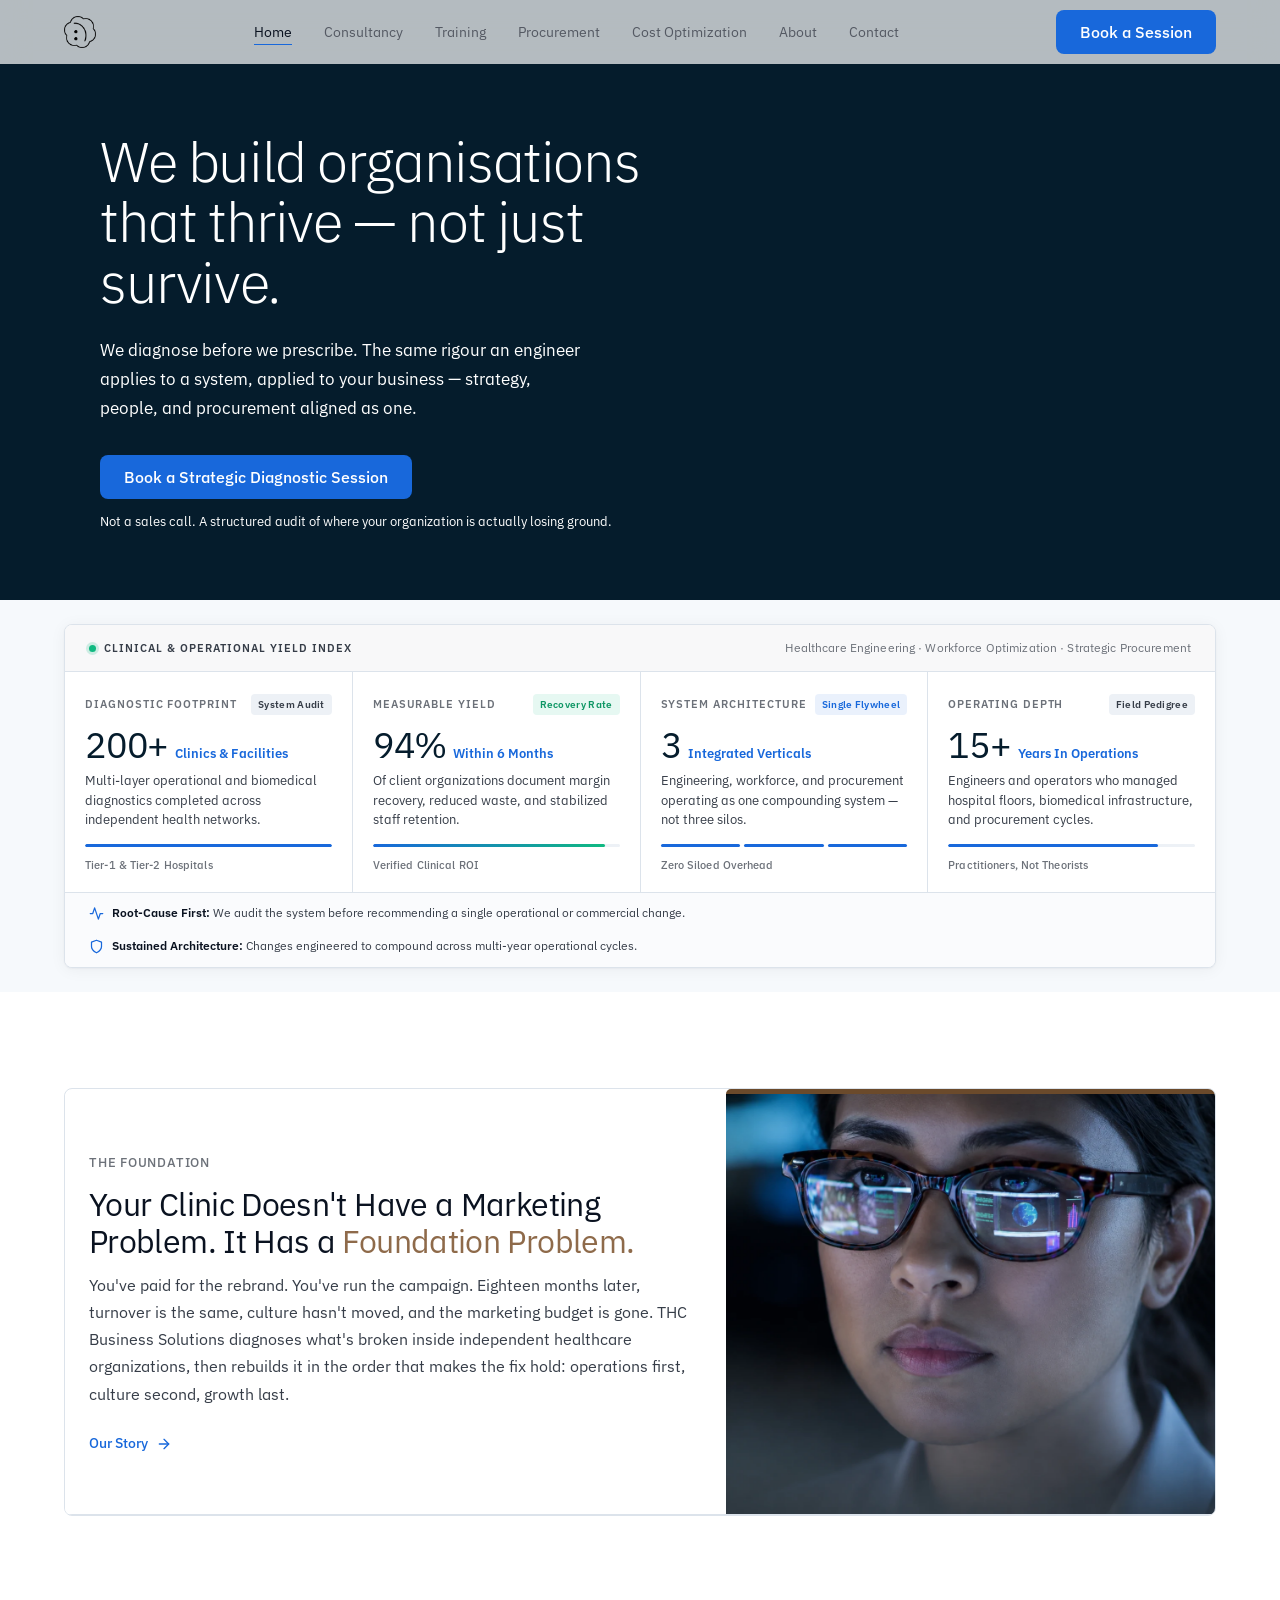
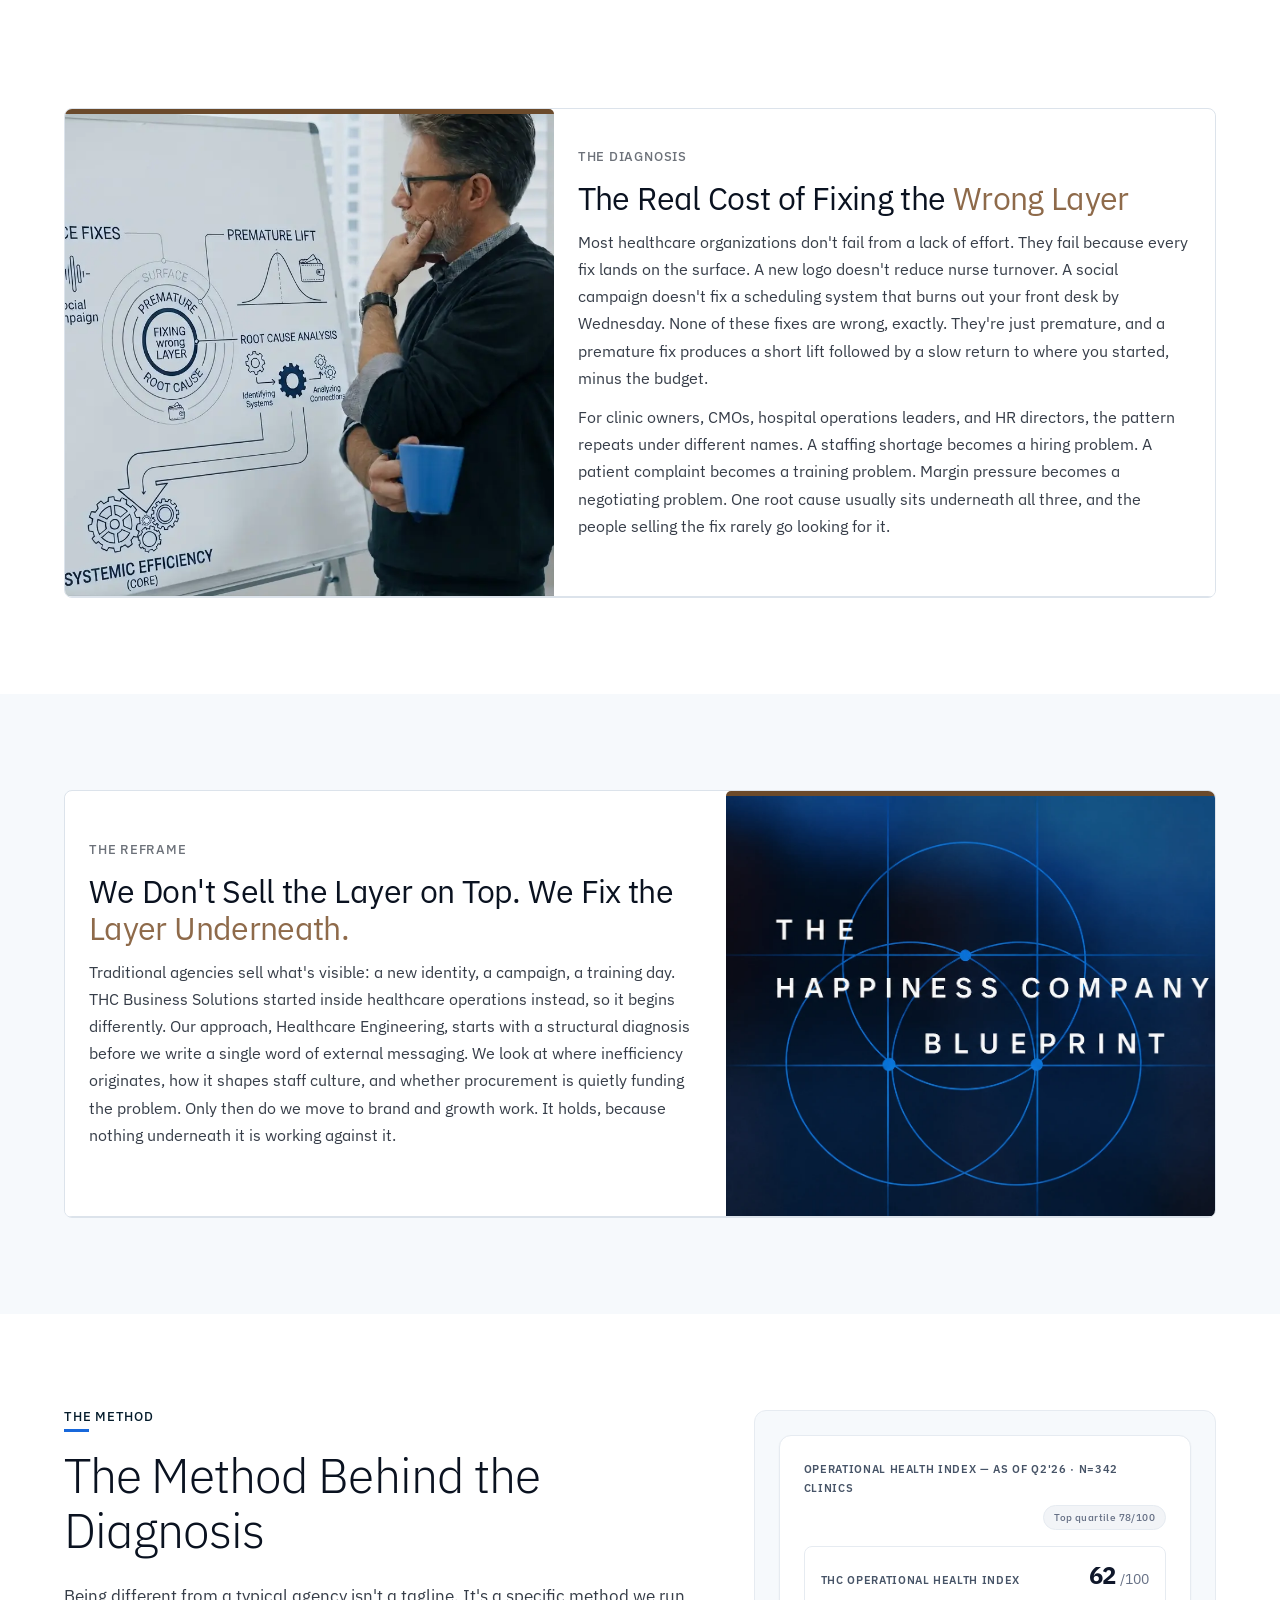
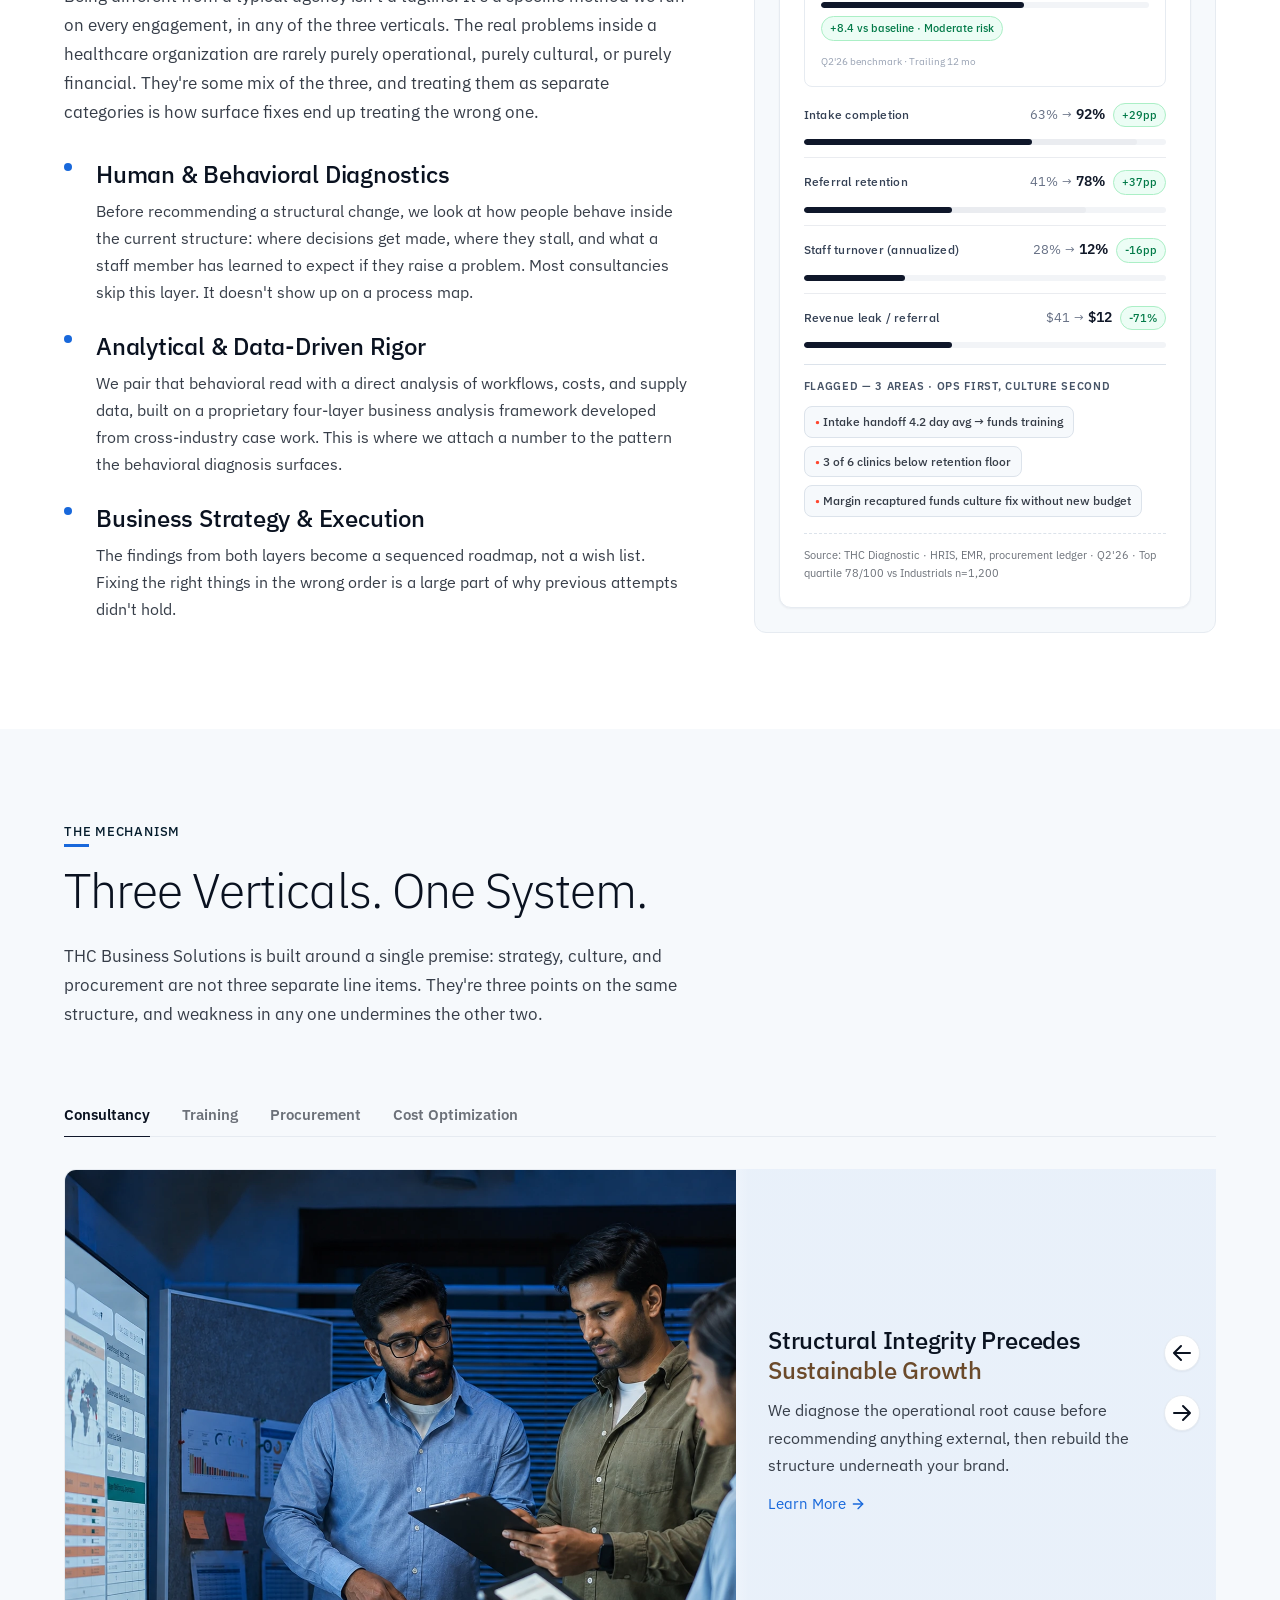
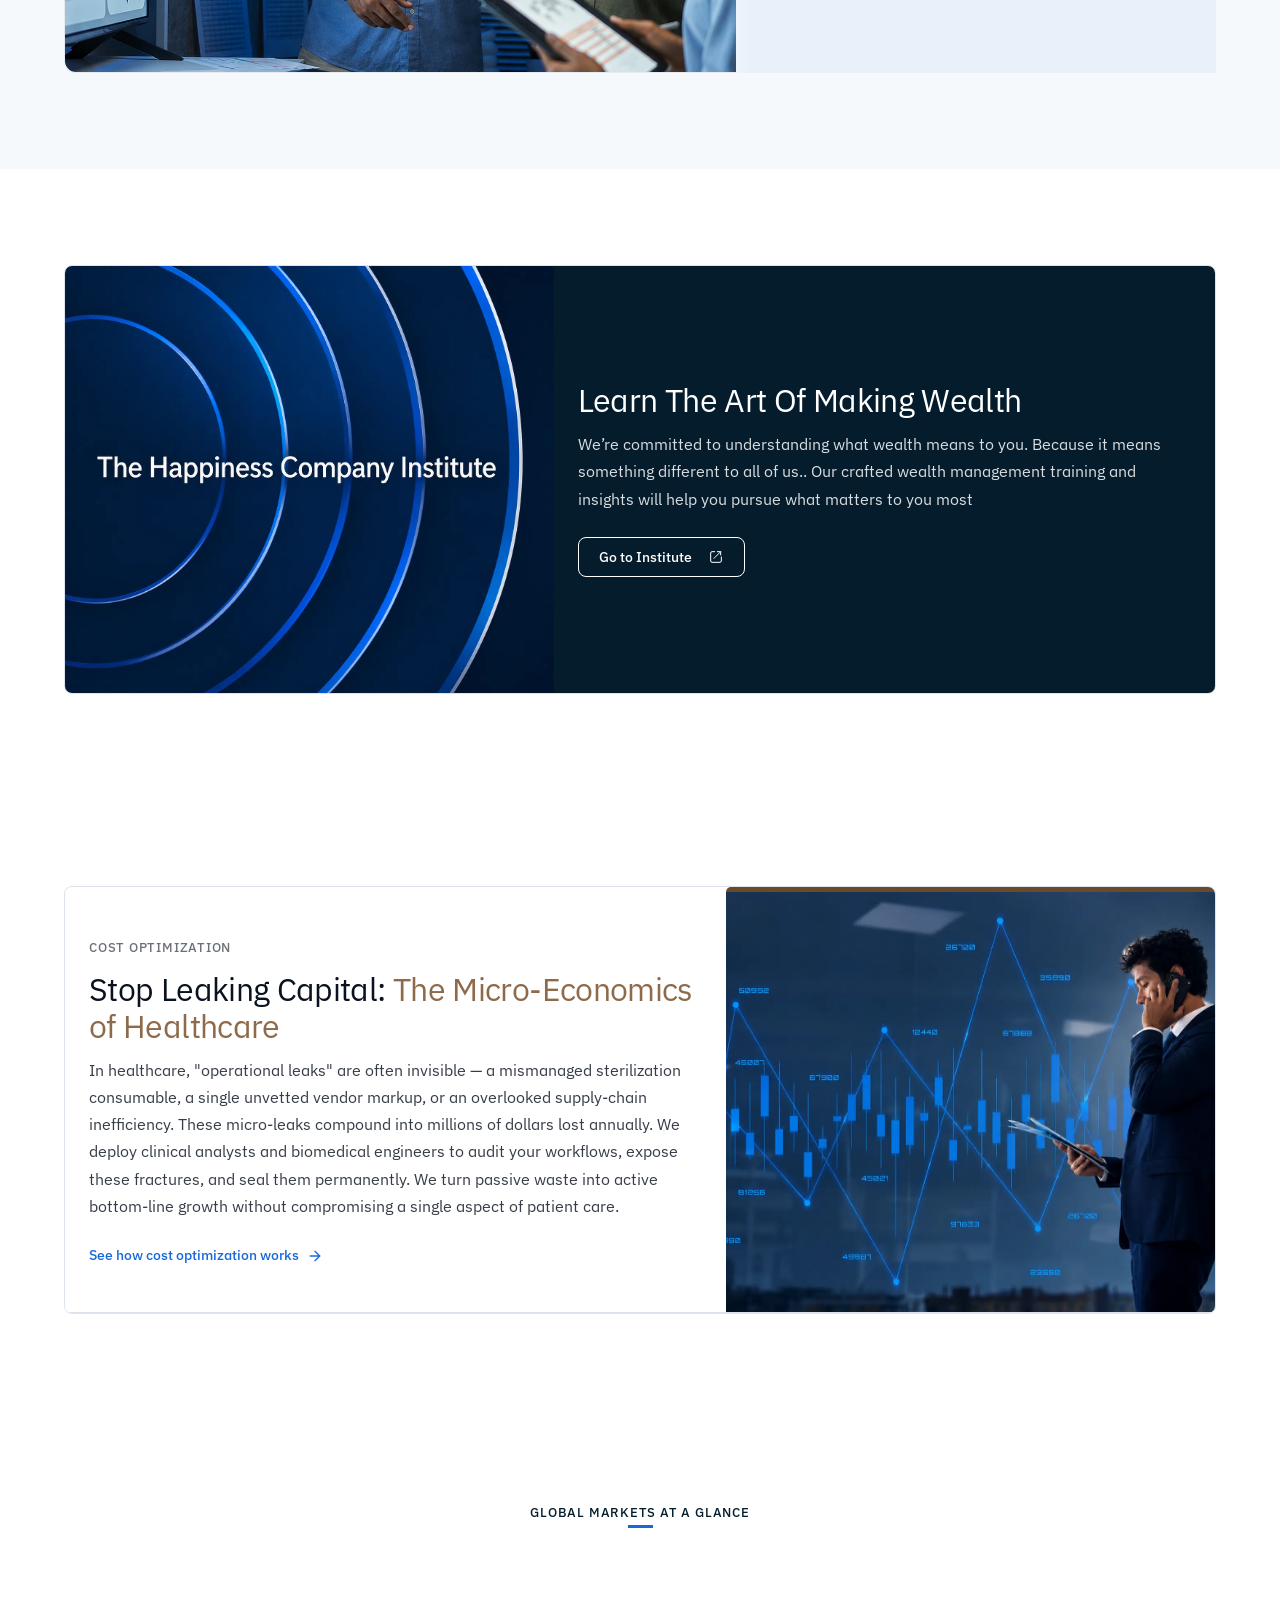
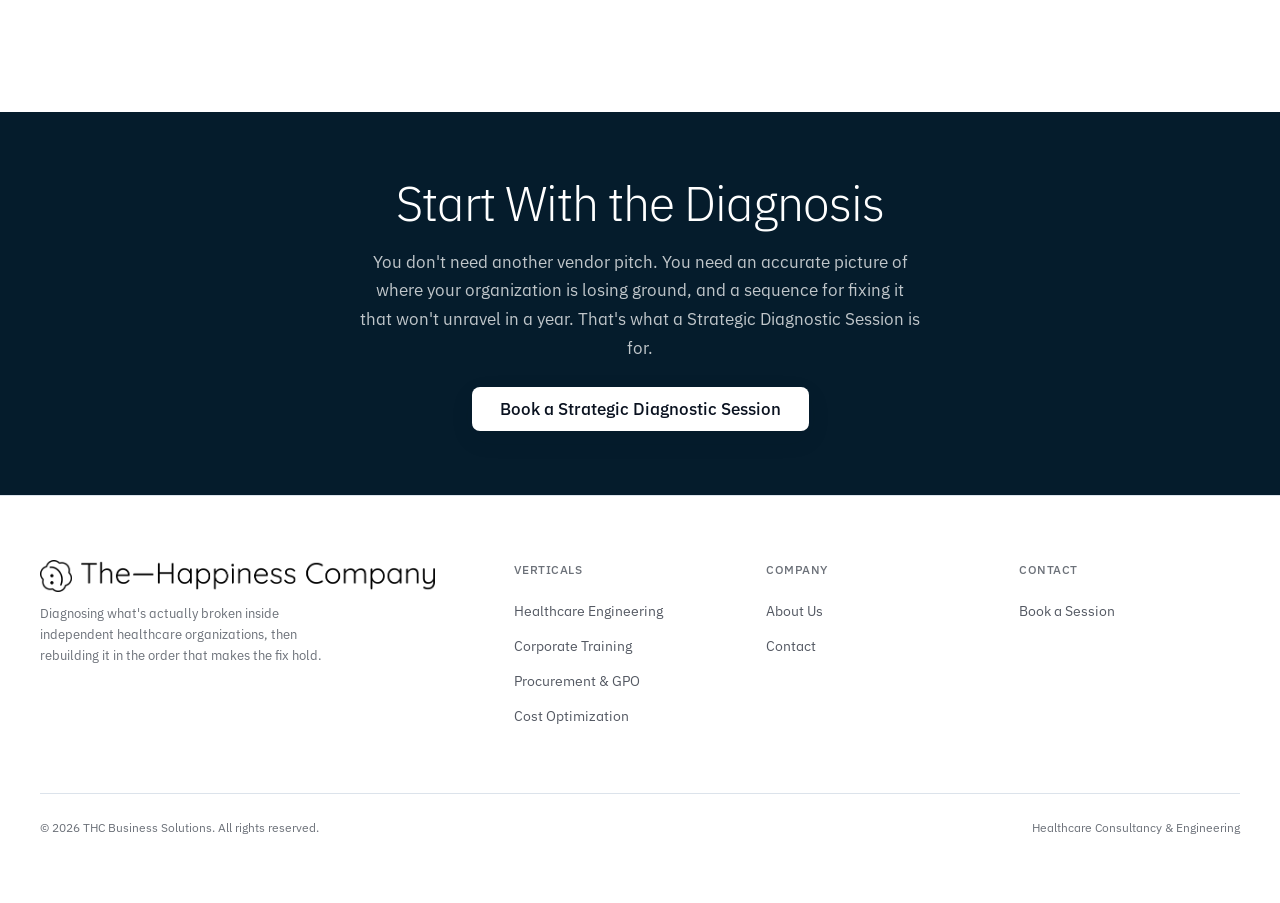
==== index.html @ 63a4c6cb "index page cockpit redesign Changed the entire design of session after hero index" ====
<!DOCTYPE html>
<html lang="en">

<head>
  <meta charset="UTF-8">
  <meta name="viewport" content="width=device-width, initial-scale=1.0">
  <title>THC Business Solutions — Healthcare Consultancy & Engineering</title>
  <meta name="description"
    content="THC Business Solutions diagnoses what's actually broken inside independent healthcare organizations, then rebuilds it in the order that makes the fix hold.">
  <link rel="stylesheet" href="css/style.css">
</head>

<body>
  <a href="#main-content" class="skip-link">Skip to main content</a>

  <!-- ======== NAVBAR ======== -->
  <nav class="nav">
    <div class="nav-inner">
      <a href="index.html" class="nav-logo">
        <img src="assets/shared/logo.png" width="32" height="32" alt="THC Business Solutions">
      </a>
      <ul class="nav-links">
        <li><a href="index.html">Home</a></li>
        <li><a href="consultancy.html">Consultancy</a></li>
        <li><a href="training.html">Training</a></li>
        <li><a href="procurement.html">Procurement</a></li>
        <li><a href="cost-optimization.html">Cost Optimization</a></li>
        <li><a href="about.html">About</a></li>
        <li><a href="contact.html">Contact</a></li>
      </ul>
      <a href="contact.html" class="btn btn-primary nav-cta">Book a Session</a>
      <button class="nav-mobile-toggle" aria-label="Toggle menu" aria-expanded="false">
        <svg viewBox="0 0 24 24" fill="none" stroke="currentColor" stroke-width="2" stroke-linecap="round"
          aria-hidden="true">
          <line x1="3" y1="12" x2="21" y2="12" />
          <line x1="3" y1="6" x2="21" y2="6" />
          <line x1="3" y1="18" x2="21" y2="18" />
        </svg>
      </button>
    </div>
  </nav>

  <main id="main-content">

    <!-- ======== HERO ======== -->
    <section class="mesh-hero mesh-hero--full">
      <div class="mesh-bg"></div>
      <video class="hero-video" autoplay muted loop playsinline aria-hidden="true">
        <source src="assets/index/hero-video.mp4" type="video/mp4">
      </video>
      <div class="hero-split hero-split--full">
        <div class="hero-text-col">
          <div class="container">
            <h1 class="display-xxl fade-in">We build organisations that thrive — not just survive.</h1>
            <p class="body-lg hero-subhead fade-in delay-1">We diagnose before we prescribe. The same rigour an engineer
              applies to a system, applied to your business — strategy, people, and procurement aligned as one.</p>
            <div class="fade-in delay-2">
              <a href="contact.html" class="btn btn-primary">Book a Strategic Diagnostic Session</a>
              <p class="hero-cta-support">Not a sales call. A structured audit of where your organization is actually
                losing ground.</p>
            </div>
          </div>
        </div>
      </div>
    </section>

<!-- ======== EXECUTIVE DIAGNOSTIC COCKPIT ======== -->
    <section class="section section-soft" style="padding: var(--space-xl) 0;">
      <div class="container">
        <div class="exec-cockpit fade-in">

          <!-- Header strip -->
          <div class="exec-cockpit__header">
            <div class="exec-cockpit__badge">
              <span class="exec-cockpit__dot" aria-hidden="true"></span>
              <span class="exec-cockpit__badge-text">Clinical &amp; Operational Yield Index</span>
            </div>
            <div class="exec-cockpit__meta">
              Healthcare Engineering &middot; Workforce Optimization &middot; Strategic Procurement
            </div>
          </div>

          <!-- Four metric cards -->
          <div class="exec-cockpit__grid stagger-group">

            <div class="exec-card">
              <div class="exec-card__top">
                <span class="exec-card__eyebrow">Diagnostic Footprint</span>
                <span class="exec-card__pill">System Audit</span>
              </div>
              <div class="exec-card__metric-row">
                <span class="stat-value exec-card__num" data-target="200" data-suffix="+">0</span>
                <span class="exec-card__unit">Clinics &amp; Facilities</span>
              </div>
              <p class="exec-card__desc">Multi-layer operational and biomedical diagnostics completed across independent health networks.</p>
              <div class="exec-card__track">
                <div class="exec-card__fill" style="width:100%"></div>
              </div>
              <span class="exec-card__note">Tier-1 &amp; Tier-2 Hospitals</span>
            </div>

            <div class="exec-card">
              <div class="exec-card__top">
                <span class="exec-card__eyebrow">Measurable Yield</span>
                <span class="exec-card__pill exec-card__pill--green">Recovery Rate</span>
              </div>
              <div class="exec-card__metric-row">
                <span class="stat-value exec-card__num" data-target="94" data-suffix="%">0</span>
                <span class="exec-card__unit">Within 6 Months</span>
              </div>
              <p class="exec-card__desc">Of client organizations document margin recovery, reduced waste, and stabilized staff retention.</p>
              <div class="exec-card__track">
                <div class="exec-card__fill exec-card__fill--teal" style="width:94%"></div>
              </div>
              <span class="exec-card__note">Verified Clinical ROI</span>
            </div>

            <div class="exec-card">
              <div class="exec-card__top">
                <span class="exec-card__eyebrow">System Architecture</span>
                <span class="exec-card__pill exec-card__pill--blue">Single Flywheel</span>
              </div>
              <div class="exec-card__metric-row">
                <span class="stat-value exec-card__num" data-target="3" data-suffix="">0</span>
                <span class="exec-card__unit">Integrated Verticals</span>
              </div>
              <p class="exec-card__desc">Engineering, workforce, and procurement operating as one compounding system — not three silos.</p>
              <div class="exec-card__track exec-card__track--seg">
                <span class="exec-card__seg"></span>
                <span class="exec-card__seg"></span>
                <span class="exec-card__seg"></span>
              </div>
              <span class="exec-card__note">Zero Siloed Overhead</span>
            </div>

            <div class="exec-card">
              <div class="exec-card__top">
                <span class="exec-card__eyebrow">Operating Depth</span>
                <span class="exec-card__pill">Field Pedigree</span>
              </div>
              <div class="exec-card__metric-row">
                <span class="stat-value exec-card__num" data-target="15" data-suffix="+">0</span>
                <span class="exec-card__unit">Years In Operations</span>
              </div>
              <p class="exec-card__desc">Engineers and operators who managed hospital floors, biomedical infrastructure, and procurement cycles.</p>
              <div class="exec-card__track">
                <div class="exec-card__fill" style="width:85%"></div>
              </div>
              <span class="exec-card__note">Practitioners, Not Theorists</span>
            </div>

          </div>

          <!-- Bottom insight banner -->
          <div class="exec-cockpit__bottom">
            <div class="exec-cockpit__insight">
              <svg width="15" height="15" viewBox="0 0 24 24" fill="none" stroke="currentColor" stroke-width="2" stroke-linecap="round" stroke-linejoin="round" aria-hidden="true"><polyline points="22 12 18 12 15 21 9 3 6 12 2 12"></polyline></svg>
              <span><strong>Root-Cause First:</strong> We audit the system before recommending a single operational or commercial change.</span>
            </div>
            <div class="exec-cockpit__insight">
              <svg width="15" height="15" viewBox="0 0 24 24" fill="none" stroke="currentColor" stroke-width="2" stroke-linecap="round" stroke-linejoin="round" aria-hidden="true"><path d="M12 22s8-4 8-10V5l-8-3-8 3v7c0 6 8 10 8 10z"></path></svg>
              <span><strong>Sustained Architecture:</strong> Changes engineered to compound across multi-year operational cycles.</span>
            </div>
          </div>

        </div>
      </div>
    </section>

    <!-- ======== SECTION 1: THE FOUNDATION PROBLEM — THC Value Prop ======== -->
    <section class="section">
      <div class="container">
        <div class="thc-lvp thc-lvp--flipped">
          <div class="thc-lvp__decor-top" aria-hidden="true"></div>
          <div class="thc-lvp__image"><img src="assets/index/foundation-problem.webp" width="1140" height="810"
              alt="Operations audit" loading="lazy"></div>
          <div class="thc-lvp__border" aria-hidden="true"></div>
          <div class="thc-lvp__content">
            <p class="thc-lvp__eyebrow">The Foundation</p>
            <h2 class="thc-lvp__title">Your Clinic Doesn't Have a Marketing Problem. It Has a <span
                class="thc-lvp__accent">Foundation Problem.</span></h2>
            <p class="thc-lvp__desc">You've paid for the rebrand. You've run the campaign. Eighteen months later,
              turnover is the same, culture hasn't moved, and the marketing budget is gone. THC Business Solutions
              diagnoses what's broken inside independent healthcare organizations, then rebuilds it in the order that
              makes the fix hold: operations first, culture second, growth last.</p>
            <a class="thc-lvp__link" href="about.html">Our Story
              <svg viewBox="0 0 24 24" fill="none" stroke="currentColor" stroke-width="2" stroke-linecap="round"
                stroke-linejoin="round">
                <line x1="5" y1="12" x2="19" y2="12" />
                <polyline points="12 5 19 12 12 19" />
              </svg>
            </a>
          </div>
        </div>
      </div>
    </section>

    <!-- ======== SECTION 2: THE DIAGNOSIS — THC Value Prop ======== -->
    <section class="section">
      <div class="container">
        <div class="thc-lvp">
          <div class="thc-lvp__decor-top" aria-hidden="true"></div>
          <div class="thc-lvp__image"><img src="assets/index/diagnosis.webp" width="1140" height="810"
              alt="Clinic environment" loading="lazy"></div>
          <div class="thc-lvp__border" aria-hidden="true"></div>
          <div class="thc-lvp__content">
            <p class="thc-lvp__eyebrow">The Diagnosis</p>
            <h2 class="thc-lvp__title">The Real Cost of Fixing the <span class="thc-lvp__accent">Wrong Layer</span></h2>
            <p class="thc-lvp__desc">Most healthcare organizations don't fail from a lack of effort. They fail because
              every fix lands on the surface. A new logo doesn't reduce nurse turnover. A social campaign doesn't fix a
              scheduling system that burns out your front desk by Wednesday. None of these fixes are wrong, exactly.
              They're just premature, and a premature fix produces a short lift followed by a slow return to where you
              started, minus the budget.</p>
            <p class="thc-lvp__desc">For clinic owners, CMOs, hospital operations leaders, and HR directors, the pattern
              repeats under different names. A staffing shortage becomes a hiring problem. A patient complaint becomes a
              training problem. Margin pressure becomes a negotiating problem. One root cause usually sits underneath
              all three, and the people selling the fix rarely go looking for it.</p>
          </div>
        </div>
      </div>
    </section>

    <!-- ======== SECTION 3: THE REFRAME — THC Value Prop ======== -->
    <section class="section section-soft">
      <div class="container">
        <div class="thc-lvp thc-lvp--flipped">
          <div class="thc-lvp__decor-top" aria-hidden="true"></div>
          <div class="thc-lvp__image"><img src="assets/index/reframe.webp" width="1140" height="810"
              alt="Team collaboration" loading="lazy"></div>
          <div class="thc-lvp__border" aria-hidden="true"></div>
          <div class="thc-lvp__content">
            <p class="thc-lvp__eyebrow">The Reframe</p>
            <h2 class="thc-lvp__title">We Don't Sell the Layer on Top. We Fix the <span class="thc-lvp__accent">Layer
                Underneath.</span></h2>
            <p class="thc-lvp__desc">Traditional agencies sell what's visible: a new identity, a campaign, a training
              day. THC Business Solutions started inside healthcare operations instead, so it begins differently. Our
              approach, Healthcare Engineering, starts with a structural diagnosis before we write a single word of
              external messaging. We look at where inefficiency originates, how it shapes staff culture, and whether
              procurement is quietly funding the problem. Only then do we move to brand and growth work. It holds,
              because nothing underneath it is working against it.</p>
          </div>
        </div>
      </div>
    </section>

    <!-- ======== SECTION 4: THE METHOD ======== -->
    <section class="section">
      <div class="container">
        <div class="method-layout">
          <div class="method-layout__main fade-in">
            <p class="micro-cap section-label">The Method</p>
            <h2 class="display-xl section-title">The Method Behind the Diagnosis</h2>
            <p class="body-lg section-body">Being different from a typical agency isn't a tagline. It's a specific
              method
              we run on every engagement, in any of the three verticals. The real problems inside a healthcare
              organization are rarely purely operational, purely cultural, or purely financial. They're some mix of the
              three, and treating them as separate categories is how surface fixes end up treating the wrong one.</p>
            <div class="stagger-group mt-xxl">
              <div class="method-step">
                <h3 class="heading-lg">Human &amp; Behavioral Diagnostics</h3>
                <p>Before recommending a structural change, we look at how people behave inside the current structure:
                  where decisions get made, where they stall, and what a staff member has learned to expect if they
                  raise a problem. Most consultancies skip this layer. It doesn't show up on a process map.</p>
              </div>
              <div class="method-step">
                <h3 class="heading-lg">Analytical &amp; Data-Driven Rigor</h3>
                <p>We pair that behavioral read with a direct analysis of workflows, costs, and supply data, built on a
                  proprietary four-layer business analysis framework developed from cross-industry case work. This is
                  where we attach a number to the pattern the behavioral diagnosis surfaces.</p>
              </div>
              <div class="method-step">
                <h3 class="heading-lg">Business Strategy &amp; Execution</h3>
                <p>The findings from both layers become a sequenced roadmap, not a wish list. Fixing the right things in
                  the wrong order is a large part of why previous attempts didn't hold.</p>
              </div>
            </div>
          </div>

          <!-- Mockup card -->
          <div class="method-layout__aside">
            <div class="fade-scale delay-2">
              <div class="mockup-card">
                <div class="mockup-header">
                  <span class="mockup-header-title">Operational Health Index — As of Q2'26 · n=342 clinics</span>
                  <span class="mockup-status">Top quartile 78/100</span>
                </div>

                <div class="mockup-index">
                  <div class="mockup-index-meta">
                    <span class="mockup-label">THC Operational Health Index</span>
                    <span class="mockup-index-value">62<span class="mockup-index-denom">/100</span></span>
                  </div>
                  <div class="mockup-track mockup-track--index">
                    <span class="mockup-track-fill mockup-track-fill--index" style="--w: 62%;"></span>
                  </div>
                  <div class="mockup-index-meta mt-sm">
                    <span class="mockup-index-status">+8.4 vs baseline · Moderate risk</span>
                    <span class="mockup-index-date">Q2'26 benchmark · Trailing 12 mo</span>
                  </div>
                </div>

                <div class="mockup-metrics">
                  <div class="mockup-metric">
                    <div class="mockup-metric-head">
                      <span class="mockup-label">Intake completion</span>
                      <span class="mockup-metric-values"><em>63%</em><span
                          class="mockup-arrow">→</span><strong>92%</strong><span
                          class="mockup-delta mockup-delta--good">+29pp</span></span>
                    </div>
                    <div class="mockup-track">
                      <span class="mockup-track-fill mockup-track-fill--target" style="--w: 92%;"></span>
                      <span class="mockup-track-fill mockup-track-fill--current" style="--w: 63%;"></span>
                    </div>
                  </div>
                  <div class="mockup-metric">
                    <div class="mockup-metric-head">
                      <span class="mockup-label">Referral retention</span>
                      <span class="mockup-metric-values"><em>41%</em><span
                          class="mockup-arrow">→</span><strong>78%</strong><span
                          class="mockup-delta mockup-delta--good">+37pp</span></span>
                    </div>
                    <div class="mockup-track">
                      <span class="mockup-track-fill mockup-track-fill--target" style="--w: 78%;"></span>
                      <span class="mockup-track-fill mockup-track-fill--current" style="--w: 41%;"></span>
                    </div>
                  </div>
                  <div class="mockup-metric">
                    <div class="mockup-metric-head">
                      <span class="mockup-label">Staff turnover (annualized)</span>
                      <span class="mockup-metric-values"><em>28%</em><span
                          class="mockup-arrow">→</span><strong>12%</strong><span
                          class="mockup-delta mockup-delta--good">-16pp</span></span>
                    </div>
                    <div class="mockup-track">
                      <span class="mockup-track-fill mockup-track-fill--target" style="--w: 12%;"></span>
                      <span class="mockup-track-fill mockup-track-fill--current" style="--w: 28%;"></span>
                    </div>
                  </div>
                  <div class="mockup-metric">
                    <div class="mockup-metric-head">
                      <span class="mockup-label">Revenue leak / referral</span>
                      <span class="mockup-metric-values"><em>$41</em><span
                          class="mockup-arrow">→</span><strong>$12</strong><span
                          class="mockup-delta mockup-delta--good">-71%</span></span>
                    </div>
                    <div class="mockup-track">
                      <span class="mockup-track-fill mockup-track-fill--target" style="--w: 12%;"></span>
                      <span class="mockup-track-fill mockup-track-fill--current" style="--w: 41%;"></span>
                    </div>
                  </div>
                </div>

                <div class="mockup-divider"></div>

                <div class="mockup-flagged">
                  <span class="mockup-label">Flagged — 3 areas · Ops first, culture second</span>
                  <span class="mockup-chip">Intake handoff 4.2 day avg → funds training</span>
                  <span class="mockup-chip">3 of 6 clinics below retention floor</span>
                  <span class="mockup-chip">Margin recaptured funds culture fix without new budget</span>
                </div>

                <div class="mockup-footnote">Source: THC Diagnostic · HRIS, EMR, procurement ledger · Q2'26 · Top
                  quartile 78/100 vs Industrials n=1,200</div>
              </div>
            </div>
          </div>
        </div>
      </div>
    </section>

    <!-- ======== SECTION 5: THREE VERTICALS (tabbed showcase) ======== -->
    <section class="section section-soft" aria-label="Three verticals">
      <div class="container">
        <div class="fade-in">
          <p class="micro-cap section-label">The Mechanism</p>
          <h2 class="display-xl section-title">Three Verticals. One System.</h2>
          <p class="body-lg section-body">THC Business Solutions is built around a single premise: strategy, culture,
            and procurement are not three separate line items. They're three points on the same structure, and weakness
            in any one undermines the other two.</p>
        </div>
        <div class="industry-fold">
          <div class="tabs" role="tablist" aria-label="THC verticals">
            <button class="tab" id="tab-consultancy" role="tab" aria-selected="true"
              aria-controls="panel-consultancy">Consultancy</button>
            <button class="tab" id="tab-training" role="tab" aria-selected="false" aria-controls="panel-training"
              tabindex="-1">Training</button>
            <button class="tab" id="tab-procurement" role="tab" aria-selected="false" aria-controls="panel-procurement"
              tabindex="-1">Procurement</button>
            <button class="tab" id="tab-cost-optimization" role="tab" aria-selected="false"
              aria-controls="panel-cost-optimization" tabindex="-1">Cost Optimization</button>
          </div>
          <div class="panels">
            <div class="panel is-active" id="panel-consultancy" role="tabpanel" aria-labelledby="tab-consultancy">
              <img src="assets/index/consultancy.webp" width="1672" height="941"
                alt="Consultancy & Healthcare Engineering">
              <div class="panel-card">
                <h3 class="heading-lg">Structural Integrity Precedes <span class="text-primary">Sustainable
                    Growth</span></h3>
                <p>We diagnose the operational root cause before recommending anything external, then rebuild the
                  structure underneath your brand.</p>
                <a href="consultancy.html" class="link-arrow">Learn More
                  <svg viewBox="0 0 24 24" fill="none" stroke="currentColor" stroke-width="2" stroke-linecap="round"
                    stroke-linejoin="round">
                    <line x1="5" y1="12" x2="19" y2="12" />
                    <polyline points="12 5 19 12 12 19" />
                  </svg>
                </a>
              </div>
            </div>
            <div class="panel" id="panel-training" role="tabpanel" aria-labelledby="tab-training">
              <img src="assets/index/training.webp" width="1264" height="842"
                alt="Corporate Training & Employee Wellness">
              <div class="panel-card">
                <h3 class="heading-lg">A Fractured Culture Cannot Deliver <span class="text-primary">Premium
                    Care</span>.</h3>
                <p>We train and re-culture your staff so the fix survives contact with a Monday morning, not just the
                  launch event.</p>
                <a href="training.html" class="link-arrow">Learn More
                  <svg viewBox="0 0 24 24" fill="none" stroke="currentColor" stroke-width="2" stroke-linecap="round"
                    stroke-linejoin="round">
                    <line x1="5" y1="12" x2="19" y2="12" />
                    <polyline points="12 5 19 12 12 19" />
                  </svg>
                </a>
              </div>
            </div>
            <div class="panel" id="panel-procurement" role="tabpanel" aria-labelledby="tab-procurement">
              <img src="assets/index/procurement.webp" width="1372" height="768"
                alt="Healthcare Procurement & Guided Buying">
              <div class="panel-card">
                <h3 class="heading-lg">Independent Healthcare Has <span class="text-primary">Institutional Buying
                    Power</span>.</h3>
                <p>We pool your purchasing power with other independent clinics, so the margin exists to fund the first
                  two without new budget.</p>
                <a href="procurement.html" class="link-arrow">Learn More
                  <svg viewBox="0 0 24 24" fill="none" stroke="currentColor" stroke-width="2" stroke-linecap="round"
                    stroke-linejoin="round">
                    <line x1="5" y1="12" x2="19" y2="12" />
                    <polyline points="12 5 19 12 12 19" />
                  </svg>
                </a>
              </div>
            </div>
            <div class="panel" id="panel-cost-optimization" role="tabpanel" aria-labelledby="tab-cost-optimization">
              <img src="assets/index/cost-optimization.webp" width="1850" height="850" alt="Cost Optimization">
              <div class="panel-card">
                <h3 class="heading-lg">Revenue is Not Just Earned. <span class="text-primary">It is Protected.</span>
                </h3>
                <p>We deploy clinical analysts and biomedical engineers to audit your workflows, expose these fractures,
                  and seal them permanently. We turn passive waste into active bottom-line growth without compromising a
                  single aspect of patient care.</p>
                <a href="cost-optimization.html" class="link-arrow">Learn More
                  <svg viewBox="0 0 24 24" fill="none" stroke="currentColor" stroke-width="2" stroke-linecap="round"
                    stroke-linejoin="round">
                    <line x1="5" y1="12" x2="19" y2="12" />
                    <polyline points="12 5 19 12 12 19" />
                  </svg>
                </a>
              </div>
            </div>
          </div>
          <button class="fold-arrow fold-arrow--prev" type="button" aria-label="Previous vertical"><svg width="22"
              height="22" viewBox="0 0 24 24" aria-hidden="true">
              <path class="arrow-line" d="M20 12H5"></path>
              <path class="arrow-tip" d="M11 5l-7 7 7 7"></path>
            </svg></button>
          <button class="fold-arrow fold-arrow--next" type="button" aria-label="Next vertical"><svg width="22"
              height="22" viewBox="0 0 24 24" aria-hidden="true">
              <path class="arrow-line" d="M4 12h15"></path>
              <path class="arrow-tip" d="M13 5l7 7-7 7"></path>
            </svg></button>
        </div>
      </div>
    </section>

    <!-- ======== PROMO — WEALTH (brand #051C2C) ======== -->
    <section class="section">
      <div class="container">
        <div class="thc-lvp thc-lvp--brand">
          <div class="thc-lvp__decor-top" aria-hidden="true"></div>
          <div class="thc-lvp__image">
            <picture>
              <source media="(max-width: 767px)" srcset="assets/index/tsinstitute.webp"><img
                src="assets/index/tsinstitute.webp" width="1140" height="810" alt="" loading="lazy">
            </picture>
          </div>
          <div class="thc-lvp__border" aria-hidden="true"></div>
          <div class="thc-lvp__content">
            <h2 class="thc-lvp__title">Learn The Art Of Making Wealth</h2>
            <p class="thc-lvp__desc">We’re committed to understanding what wealth means to you. Because it means
              something different to all of us.. Our crafted wealth management training and insights will help you
              pursue what matters to you most</p>
            <a href="https://momentumbmc.github.io/tradeschool/" target="_blank" rel="noopener noreferrer"
              class="btn btn-primary" data-analytics-link="Promo | Wealth | TradeSchool" data-link-token="tradeschool">Go to Institute<span
                class="new-window-icon"><svg xmlns="http://www.w3.org/2000/svg" viewBox="0 0 24 24" width="16"
                  height="16" aria-hidden="true">
                  <g fill="none" stroke="currentColor" stroke-width="1.5" stroke-linecap="round"
                    stroke-linejoin="round">
                    <path
                      d="M 10 4 H 6 C 4.9 4 4 4.9 4 6 V 18 C 4 19.1 4.9 20 6 20 H 18 C 19.1 20 20 19.1 20 18 V 12" />
                    <path d="M 9 14 L 19 4" />
                    <path d="M 14 4 L 19 4 L 19 9" />
                  </g>
                </svg></span><span class="screen-reader-only">(opens in a new tab)</span></a>
          </div>
        </div>
      </div>
    </section>

    <!-- ======== COST OPTIMIZATION CARD ======== -->
    <section class="section">
      <div class="container">
        <div class="thc-lvp thc-lvp--flipped">
          <div class="thc-lvp__decor-top" aria-hidden="true"></div>
          <div class="thc-lvp__image"><img src="assets/index/cost-optimization-promo.webp" width="1140" height="810"
              alt="Cost optimization" loading="lazy"></div>
          <div class="thc-lvp__border" aria-hidden="true"></div>
          <div class="thc-lvp__content">
            <p class="thc-lvp__eyebrow">Cost Optimization</p>
            <h2 class="thc-lvp__title">Stop Leaking Capital: <span class="thc-lvp__accent">The Micro-Economics of
                Healthcare</span></h2>
            <p class="thc-lvp__desc">In healthcare, "operational leaks" are often invisible — a mismanaged
              sterilization consumable, a single unvetted vendor markup, or an overlooked supply-chain inefficiency.
              These micro-leaks compound into millions of dollars lost annually. We deploy clinical analysts and
              biomedical engineers to audit your workflows, expose these fractures, and seal them permanently. We turn
              passive waste into active bottom-line growth without compromising a single aspect of patient care.</p>
            <a href="cost-optimization.html" class="thc-lvp__link">See how cost optimization works
              <svg viewBox="0 0 24 24" fill="none" stroke="currentColor" stroke-width="2" stroke-linecap="round"
                stroke-linejoin="round">
                <line x1="5" y1="12" x2="19" y2="12" />
                <polyline points="12 5 19 12 12 19" />
              </svg>
            </a>
          </div>
        </div>
      </div>
    </section>

    <!-- ======== LOGO STRIP ======== -->
    <section class="section">
      <div class="container">
        <p class="micro-cap micro-cap--centered">Global Markets at a Glance</p>
        <div class="logo-strip">
          <div class="tradingview-widget-container">
            <script type="module" src="https://widgets.tradingview-widget.com/w/en/tv-ticker-tape.js"></script>
            <tv-ticker-tape
              symbols="NYSE:JNJ,NYSE:UNH,NYSE:PFE,NYSE:MRK,NYSE:LLY,NASDAQ:TSLA,NASDAQ:NVDA,NASDAQ:GOOGL,NYSE:MSFT,NASDAQ:AMZN,TVC:US10Y,CMCMARKETS:SILVER,TVC:DXY,OANDA:GBPUSD,NASDAQ:AAPL,NASDAQ:META,NASDAQ:AMD,NASDAQ:NFLX,NASDAQ:INTC,NYSE:ABBV,NYSE:ABT,NASDAQ:AMGN,NYSE:GILD,NYSE:TMO,NYSE:MDT,NYSE:CVS,NASDAQ:ISRG,OANDA:EURUSD,CMCMARKETS:GOLD,CFI:WTI,BITSTAMP:BTCUSD,BITSTAMP:ETHUSD,BSE:APOLLOHOSP,BSE:MAXHEALTH,BSE:FORTIS,BSE:ASTERDM,BSE:NH,BSE:MEDANTA,BSE:KIMS,BSE:RAINBOW,BSE:JLHL,BSE:HCG,NSE:SUNPHARMA,NSE:DRREDDY,NSE:CIPLA,NSE:DIVISLAB,NSE:LUPIN,AMEX:XLV,NSE:CNXPHARMA,TVC:VIX"
              show-hover></tv-ticker-tape>
          </div>
        </div>
      </div>
    </section>

    <!-- ======== SECTION 6: CTA ======== -->
    <section class="section cta-section cta-navy">
      <div class="container">
        <div class="fade-in">
          <h2 class="display-xl">Start With the Diagnosis</h2>
          <p class="body-lg">You don't need another vendor pitch. You need an accurate picture of where your
            organization is losing ground, and a sequence for fixing it that won't unravel in a year. That's what a
            Strategic Diagnostic Session is for.</p>
          <a href="contact.html" class="btn btn-primary">Book a Strategic Diagnostic Session</a>
        </div>
      </div>
    </section>

  </main>

  <!-- ======== FOOTER ======== -->
  <footer class="footer">
    <div class="footer-inner">
      <div class="footer-grid">
        <div class="footer-brand">
          <a href="index.html" class="nav-logo">
            <img src="assets/shared/logoname.png" width="1726" height="140" alt="THC Business Solutions">
          </a>
          <p>Diagnosing what's actually broken inside independent healthcare organizations, then rebuilding it in the
            order that makes the fix hold.</p>
        </div>
        <div class="footer-col">
          <h4>Verticals</h4>
          <ul>
            <li><a href="consultancy.html">Healthcare Engineering</a></li>
            <li><a href="training.html">Corporate Training</a></li>
            <li><a href="procurement.html">Procurement & GPO</a></li>
            <li><a href="cost-optimization.html">Cost Optimization</a></li>
          </ul>
        </div>
        <div class="footer-col">
          <h4>Company</h4>
          <ul>
            <li><a href="about.html">About Us</a></li>
            <li><a href="contact.html">Contact</a></li>
          </ul>
        </div>
        <div class="footer-col">
          <h4>Contact</h4>
          <ul>
            <li><a href="contact.html">Book a Session</a></li>
          </ul>
        </div>
      </div>
      <div class="footer-bottom">
        <span>&copy; 2026 THC Business Solutions. All rights reserved.</span>
        <span>Healthcare Consultancy &amp; Engineering</span>
      </div>
    </div>
  </footer>

  <script src="js/main.js"></script>
</body>

</html>
---- css/style.css ----
/* ============================================================
   THC Business Solutions — Stripe-Inspired Design System v2
   ============================================================ */

@import url('https://fonts.googleapis.com/css2?family=IBM+Plex+Sans:ital,wght@0,100;0,200;0,300;0,400;0,500;0,600;0,700;1,100;1,200;1,300;1,400;1,500;1,600&display=swap');
@import url('thc-value-prop.css');
@import url('jpm-hero.css');

:root {
  /* ==============================================================
     REBRAND CONTRACT — edit ONLY these 3 master colour names to
     restyle every page. Each scale below derives itself
     automatically from them, so a rebrand is a 3-line change:
       --brand-primary    primary brand colour   (buttons, links, fills)
       --brand-secondary  deep brand navy        (dark sections, footer, navy tints)
       --brand-accent     accent colour          (highlights, CTAs)
     ============================================================== */
  --brand-primary: #1868DB;
  --brand-secondary: #051C2C;
  --brand-accent: #FF462D;

  /* ---- Fixed neutrals (brand-independent; keep AA) ---- */
  --brand-white: #ffffff;
  --brand-black: #0a1220;   /* ink base — near-black */

  /* ---- Primary brand scale (derived from --brand-primary) ---- */
  --primary: var(--brand-primary);                                            /* base */
  --primary-bright: color-mix(in srgb, var(--brand-primary) 90%, var(--brand-white)); /* ~#2f77de bright action blue */
  --primary-soft: color-mix(in srgb, var(--brand-primary) 76%, var(--brand-white));    /* ~#4f8ce4 lighter blue */
  --primary-deep: color-mix(in srgb, var(--brand-primary) 84%, var(--brand-black));    /* ~#1456b8 hover */
  --primary-press: color-mix(in srgb, var(--brand-primary) 60%, var(--brand-black));   /* ~#0e3e85 active */
  --primary-bg-subdued: color-mix(in srgb, var(--brand-primary) 10%, var(--brand-white)); /* ~#e8f0fb soft fill */

  /* ---- Text scale (fixed neutrals · every tier ≥4.5:1 on white) ---- */
  --ink: var(--brand-black);                                                  /* ~#0a1220 · 18.8:1 AAA */
  --ink-secondary: color-mix(in srgb, var(--brand-black) 82%, var(--brand-white)); /* ~#363c48 · ~11:1 AAA */
  --ink-mute-2: color-mix(in srgb, var(--brand-black) 70%, var(--brand-white));    /* ~#545962 · ~7:1 AAA */
  --ink-mute: color-mix(in srgb, var(--brand-black) 60%, var(--brand-white));      /* ~#6c7179 · 4.9:1 AA floor */
  --micro-cap-color: var(--brand-secondary);                        /* micro-cap labels — navy, white on dark */
  --micro-cap-underline: var(--primary);                          /* micro-cap underline — primary blue, white on dark */

  /* ---- Dark brand navy tints (derived from --brand-secondary) ---- */
  --brand-dark-900: var(--brand-secondary);                                  /* darkest navy */
  --brand-navy: color-mix(in srgb, var(--brand-secondary) 72%, var(--brand-primary)); /* ~#0a315d navy chips */
  --brand-core: color-mix(in srgb, var(--brand-secondary) 93%, var(--brand-primary));  /* ~#06304f */

  /* ---- Accent scale (derived from --brand-accent) ---- */
  --ruby: var(--brand-accent);                                                /* accent base */
  --accent-text: color-mix(in srgb, var(--brand-accent) 45%, var(--brand-black)); /* dark accent, readable on white */
  --magenta: color-mix(in srgb, var(--brand-accent) 77%, var(--brand-white));    /* ~#ff7161 warm highlight */
  --sky-soft: color-mix(in srgb, var(--brand-primary) 42%, var(--brand-white));  /* ~#9ec0f0 light blue */

  /* ---- On-dark surfaces (fixed alpha overlays) ---- */
  --on-dark-secondary: rgba(255, 255, 255, 0.75);
  --on-dark-faint: rgba(255, 255, 255, 0.1);
  --on-dark-chip: rgba(255, 255, 255, 0.12);
  --on-dark-chip-hover: rgba(255, 255, 255, 0.18);
  --on-dark-chip-text: #eaf0f9;
  --on-dark-close: rgba(255, 255, 255, 0.22);
  --overlay-soft: rgba(255, 255, 255, 0.15);

  /* ---- Nav surfaces (fixed glass alphas) ---- */
  --nav-glass: rgba(255, 255, 255, 0.7);
  --nav-solid: rgba(255, 255, 255, 0.96);

  /* ---- Mesh gradient colours (hero artwork · fixed by design) ---- */
  --mesh-cream: #f5e9d4;
  --mesh-orange: #fed7aa;
  --mesh-blue-light: #bbd4f7;
  --mesh-blue-mid: #7aaeed;
  --mesh-coral: #ff8a75;

  /* ---- Surfaces ---- */
  --on-primary: var(--brand-white);
  --canvas: var(--brand-white);
  --canvas-soft: #f6f9fc;
  --canvas-glass: rgba(255, 255, 255, 0.94);
  --hairline: #dce3eb;
  --track-bg: #edf1f6;
  --gradient-primary: linear-gradient(90deg, var(--primary), var(--primary-soft));
  --font-sans: 'IBM Plex Sans', 'SF Pro Display', system-ui, -apple-system, sans-serif;
  --space-xs: 4px;
  --space-sm: 8px;
  --space-md: 12px;
  --space-lg: 16px;
  --space-xl: 24px;
  --space-xxl: 32px;
  --space-huge: 64px;
  /* Corner radius — change --radius once to restyle every corner site-wide */
  --radius: 8px;
  --radius-lg: var(--radius);
  --radius-card: var(--radius);
  --radius-btn: var(--radius);
  --radius-img: var(--radius);
  --radius-pill: 999px;
  --btn-height: 44px;
  --shadow-sm: rgba(5, 28, 44, 0.08) 0 1px 3px;
  --shadow-md: rgba(5, 28, 44, 0.08) 0 8px 24px, rgba(5, 28, 44, 0.04) 0 2px 6px;
  --shadow-lg: rgba(5, 28, 44, 0.12) 0 16px 48px, rgba(5, 28, 44, 0.06) 0 4px 12px;
  --ease-out: cubic-bezier(0.16, 1, 0.3, 1);
  --container-max: 1200px;
  --nav-height: 64px;
}

*, *::before, *::after { margin: 0; padding: 0; box-sizing: border-box; }

html {
  scroll-behavior: smooth;
  -webkit-font-smoothing: antialiased;
  -moz-osx-font-smoothing: grayscale;
}

body {
  font-family: var(--font-sans);
  font-weight: 400;
  font-size: 16px;
  line-height: 1.7;
  color: var(--ink);
  background: var(--canvas);
  font-feature-settings: 'ss01' on;
  overflow-x: hidden;
}

img { max-width: 100%; display: block; }

a {
  color: var(--primary);
  text-decoration: none;
  transition: color 0.2s var(--ease-out);
}

a:hover { color: var(--primary-deep); }

/* --- Typography --- */
.display-xxl { font-size: 56px; font-weight: 300; line-height: 1.08; letter-spacing: -1.4px; }
.display-xl { font-size: 48px; font-weight: 300; line-height: 1.15; letter-spacing: -0.96px; }
.heading-lg { font-size: 24px; font-weight: 500; line-height: 1.3; letter-spacing: -0.22px; }
.heading-md { font-size: 18px; font-weight: 500; line-height: 1.3; letter-spacing: -0.2px; }
.body-lg { font-size: 17px; font-weight: 400; line-height: 1.7; letter-spacing: 0; }
.body-md { font-size: 16px; font-weight: 400; line-height: 1.7; letter-spacing: 0; }
.caption { font-size: 13px; font-weight: 400; line-height: 1.5; letter-spacing: 0; }
.micro-cap { font-size: 13px; font-weight: 500; line-height: 1.15; letter-spacing: 0.06em; text-transform: uppercase; color: var(--micro-cap-color); }
.micro-cap::after { content: ''; display: block; width: 25px; height: 3px; margin-top: 4px; background: var(--micro-cap-underline); }
.section-dark .micro-cap, .sub-dialog__head .micro-cap { --micro-cap-color: var(--on-primary); --micro-cap-underline: var(--on-primary); }

/* --- Container --- */
.container { max-width: var(--container-max); margin: 0 auto; padding: 0 var(--space-xl); }

/* --- Navbar --- */
.nav {
  position: fixed; top: 0; left: 0; right: 0; height: var(--nav-height);
  z-index: 1000; transition: background 0.4s var(--ease-out), box-shadow 0.4s var(--ease-out), backdrop-filter 0.4s var(--ease-out);
  background: var(--nav-glass); backdrop-filter: blur(16px); -webkit-backdrop-filter: blur(16px);
}

.nav.scrolled { background: var(--nav-solid); box-shadow: 0 1px 3px color-mix(in srgb, var(--ink) 8%, transparent); }

.nav-inner {
  max-width: var(--container-max); margin: 0 auto; padding: 0 var(--space-xl);
  display: flex; align-items: center; justify-content: space-between; height: 100%;
}

.nav-logo {
  display: flex; align-items: center; gap: var(--space-sm);
  font-size: 18px; font-weight: 500; color: var(--ink);
  text-decoration: none; letter-spacing: -0.3px; flex-shrink: 0;
}

.nav-links { display: flex; align-items: center; gap: var(--space-xxl); list-style: none; }

.nav-links a {
  font-size: 14px; font-weight: 400; color: var(--ink-mute-2);
  text-decoration: none; transition: color 0.2s var(--ease-out); white-space: nowrap;
  position: relative;
}

.nav-links a::after {
  content: ''; position: absolute; bottom: -4px; left: 0; width: 0; height: 1.5px;
  background: var(--primary); transition: width 0.3s var(--ease-out);
}

.nav-links a:hover::after, .nav-links a.active::after { width: 100%; }

.nav-links a:hover, .nav-links a.active { color: var(--ink); }

.nav-cta { flex-shrink: 0; }

.nav-mobile-toggle {
  display: none; background: none; border: none; cursor: pointer; padding: var(--space-sm); color: var(--ink);
}

.nav-mobile-toggle svg { width: 24px; height: 24px; }

/* --- Buttons --- */
.btn {
  display: inline-flex; align-items: center; justify-content: center;
  font-family: var(--font-sans); font-size: 16px; font-weight: 500; line-height: 1;
  letter-spacing: 0; height: var(--btn-height); padding: 0 24px;
  border-radius: var(--radius-btn);
  border: none; cursor: pointer; transition: background 0.25s var(--ease-out), box-shadow 0.25s var(--ease-out), transform 0.25s var(--ease-out), color 0.25s var(--ease-out);
  text-decoration: none; white-space: nowrap; position: relative; overflow: hidden;
}

.btn::after {
  content: ''; position: absolute; inset: 0; background: var(--overlay-soft);
  opacity: 0; transition: opacity 0.3s var(--ease-out);
}

.btn:hover::after { opacity: 1; }

.btn-primary { background: var(--primary); color: var(--on-primary); }
.btn-primary:hover { background: var(--primary-deep); color: var(--on-primary); transform: translateY(-1px); box-shadow: 0 4px 12px color-mix(in srgb, var(--primary) 30%, transparent); }
.btn-primary:active { background: var(--primary-press); transform: translateY(0); }

/* --- Button arrow (Stripe-style hover arrow) --- */
.btn-arrow svg {
  margin-left: 8px; stroke: currentColor; fill: none;
  stroke-width: 2px; stroke-linecap: round; stroke-linejoin: round;
  flex-shrink: 0;
}
.btn-arrow .arrow-line {
  opacity: 0; transition: opacity 150ms cubic-bezier(0.215, 0.61, 0.355, 1);
}
.btn-arrow .arrow-tip {
  transform: translateX(0); transition: transform 150ms cubic-bezier(0.215, 0.61, 0.355, 1);
}
.btn-arrow:hover .arrow-line,
.panel-card:hover .btn-arrow .arrow-line { opacity: 1; }
.btn-arrow:hover .arrow-tip,
.panel-card:hover .btn-arrow .arrow-tip { transform: translateX(3px); }

/* --- Gradient Mesh Hero --- */
.mesh-hero {
  position: relative; padding-top: calc(var(--nav-height) + var(--space-huge));
  padding-bottom: var(--space-huge); overflow: hidden; background: var(--canvas);
}

.mesh-bg {
  position: absolute; inset: 0; z-index: 0; overflow: hidden;
  will-change: transform;
}

.mesh-bg::before {
  content: ''; position: absolute; top: -30%; left: -15%; width: 130%; height: 90%;
  background:
    radial-gradient(ellipse 70% 55% at 15% 30%, var(--mesh-cream) 0%, transparent 55%),
    radial-gradient(ellipse 55% 45% at 35% 20%, var(--mesh-orange) 0%, transparent 45%),
    radial-gradient(ellipse 45% 45% at 55% 10%, var(--mesh-blue-light) 0%, transparent 50%),
    radial-gradient(ellipse 50% 50% at 70% 25%, var(--mesh-blue-mid) 0%, transparent 50%),
    radial-gradient(ellipse 40% 40% at 30% 60%, var(--primary) 0%, transparent 50%),
    radial-gradient(ellipse 35% 35% at 60% 65%, var(--ruby) 0%, transparent 45%),
    radial-gradient(ellipse 30% 30% at 80% 50%, var(--mesh-coral) 0%, transparent 40%);
  filter: blur(70px); opacity: 0.55;
  animation: mesh-shift 12s ease-in-out 1;
  will-change: transform;
}

@keyframes mesh-shift {
  0% { transform: scale(1) rotate(0deg) translate(0, 0); }
  33% { transform: scale(1.04) rotate(0.8deg) translate(1%, -1%); }
  66% { transform: scale(0.98) rotate(-0.4deg) translate(-1%, 0.5%); }
  100% { transform: scale(1.02) rotate(-0.6deg) translate(0.5%, -0.5%); }
}

.mesh-hero > .container { position: relative; z-index: 1; }
.mesh-hero h1 { max-width: 760px; margin-bottom: var(--space-xl); }

.mesh-hero .hero-subhead {
  max-width: 680px; color: var(--ink-secondary); margin-bottom: var(--space-xxl);
}

.mesh-hero .hero-cta-support { margin-top: var(--space-md); font-size: 13px; color: var(--ink-mute); }

.hero-image-wrap {
  position: relative; border-radius: var(--radius-img); overflow: hidden;
  box-shadow: var(--shadow-lg);
}

.hero-image-wrap img {
  width: 100%; height: 400px; object-fit: cover;
  transition: transform 0.8s var(--ease-out);
}

.hero-image-wrap:hover img { transform: scale(1.03); }

/* --- Hero Visual (image beside text on larger screens) --- */
.hero-split {
  display: grid; grid-template-columns: 1fr 1fr; gap: var(--space-huge);
  align-items: center;
}

.mesh-hero--full { padding: 0; }

.mesh-hero--full .hero-text-col .container {
  padding-left: calc(var(--space-xl) * 2.5);
  padding-right: 0;
}

.hero-split--full {
  gap: 0; align-items: stretch; min-height: 600px;
  position: relative; z-index: 1; grid-template-columns: 1fr;
}

.hero-text-col {
  display: flex; align-items: center;
  padding: calc(var(--nav-height) + var(--space-huge)) 0 var(--space-huge) 0;
}

.hero-text-col .container {
  width: 100%;
}

.hero-text-col h1 {
  max-width: 600px;
}

.hero-text-col .hero-subhead {
  max-width: 480px;
}

.hero-video {
  position: absolute; inset: 0; width: 100%; height: 100%;
  object-fit: cover; z-index: 0; background: var(--brand-dark-900);
}

.mesh-hero--full .hero-text-col h1,
.mesh-hero--full .hero-text-col .hero-subhead,
.mesh-hero--full .hero-text-col .hero-cta-support { color: var(--on-primary); }

/* --- Hero: full-bleed background image (product pages) --- */
.mesh-hero--bg {
  display: flex; align-items: center;
  min-height: 550px;
  background: var(--brand-dark-900);
}

.mesh-hero--bg > .container { width: 100%; }

.hero-bg {
  position: absolute; inset: 0; z-index: 0; overflow: hidden;
  background: var(--brand-dark-900);
}

.hero-bg img {
  width: 100%; height: 100%; object-fit: cover;
}

.hero-bg::after {
  content: ''; position: absolute; inset: 0;
  background: linear-gradient(
    90deg,
    color-mix(in srgb, var(--brand-dark-900) 60%, transparent) 0%,
    transparent 100%
  );
}

.mesh-hero--bg h1 { color: var(--on-primary); }

.mesh-hero--bg .hero-subhead {
  color: var(--on-primary); max-width: 620px;
}

/* --- Sections --- */
.section { padding: 96px 0; }
.section-soft { background: var(--canvas-soft); }
.section-dark { background: var(--brand-dark-900); color: var(--on-primary); }
.section-label { margin-bottom: var(--space-lg); }
.section-title { margin-bottom: var(--space-xl); max-width: 760px; }
.section-body { max-width: 680px; color: var(--ink-secondary); margin-bottom: var(--space-xl); }
.section-dark .section-body { color: var(--on-dark-secondary); }

/* --- Business Wireframe (About) — Tier 1 light-ground hairline card system --- */
.wireframe-section { overflow: hidden; background: var(--canvas); }
.wireframe-section.wireframe--tier1 { background: var(--canvas); }
.wireframe-section.wireframe--tier1 .micro-cap { --micro-cap-color: var(--ink-mute); --micro-cap-underline: var(--primary); }
.wireframe-section.wireframe--tier1 .section-title { color: var(--ink); }
.wireframe-section.wireframe--tier1 .section-body { color: var(--ink-secondary); }
.wireframe-figure { margin-top: 48px; }
.wireframe-figure svg { display: block; width: 100%; height: auto; font-family: var(--font-sans); }
.wireframe-figure .wireframe-mobile { display: none; }

/* --- Cards --- */
.card {
  position: relative;
  background: var(--canvas); border-radius: var(--radius-lg); padding: var(--space-xxl);
  border: 1px solid var(--hairline);
  transition: box-shadow 0.4s var(--ease-out), transform 0.4s var(--ease-out);
  will-change: transform;
}

.card-icon {
  position: absolute; top: 50%; right: var(--space-xl); transform: translateY(-50%);
  width: 80px; height: auto; display: block; opacity: 0.85;
}

.card:hover {
  box-shadow: var(--shadow-md); transform: translateY(-3px);
}

.card--with-icon { padding-right: 150px; }

/* --- Glow border card (two-colour gradient edge, mouse-follow) --- */
.glow-card { position: relative; }
.glow-card::before {
  content: ""; position: absolute; inset: 0; border-radius: inherit; padding: 1px;
  background: radial-gradient(140px circle at var(--mx, 50%) var(--my, 50%), var(--brand-primary) 0%, var(--brand-primary) 100%);
  -webkit-mask: linear-gradient(#000 0 0) content-box, linear-gradient(#000 0 0);
  -webkit-mask-composite: xor;
  mask: linear-gradient(#000 0 0) content-box, linear-gradient(#000 0 0);
  mask-composite: exclude;
  opacity: 0; transition: opacity 0.3s var(--ease-out);
  pointer-events: none; z-index: 1;
}
.glow-card:hover::before { opacity: 1; }
.glow-card:hover { border-color: transparent; }

.card-body { color: var(--ink-secondary); font-size: 16px; font-weight: 400; line-height: 1.7; }
.card-title { margin-bottom: var(--space-md); }

/* --- Grid --- */
.grid-2 { display: grid; grid-template-columns: 1fr 1fr; gap: var(--space-xxl); }
.grid-3 { display: grid; grid-template-columns: 1fr 1fr 1fr; gap: var(--space-xxl); }
.grid-4 { display: grid; grid-template-columns: 1fr 1fr 1fr 1fr; gap: var(--space-xxl); }

/* --- Sub-Service Cards (Flowbase-style card + dialog popup) --- */
.sub-card {
  appearance: none; border: 1px solid var(--hairline); background: var(--canvas);
  border-radius: var(--radius-card); padding: calc(var(--space-xxl) + var(--space-xl)) var(--space-xl);
  text-align: left; cursor: pointer; font-family: var(--font-sans); color: var(--ink);
  display: flex; flex-direction: column; align-items: flex-start; gap: var(--space-lg);
  position: relative; overflow: hidden; width: 100%; min-height: 260px;
  transition: background 0.5s var(--ease-out), box-shadow 0.5s var(--ease-out),
    transform 0.5s var(--ease-out), border-color 0.5s var(--ease-out), color 0.5s var(--ease-out);
}

.sub-card:hover {
  background: var(--primary); border-color: var(--primary); color: var(--on-primary);
  box-shadow: var(--shadow-md); transform: translateY(-4px);
}

.sub-card__icon {
  flex: none; display: grid; place-items: center; overflow: hidden;
  width: 44px; height: 44px; border-radius: var(--radius-lg);
  color: var(--primary-deep);
  transition: background 0.5s var(--ease-out), color 0.5s var(--ease-out),
    opacity 0.45s var(--ease-out), transform 0.45s var(--ease-out);
}

.sub-card__icon svg, .sub-card__icon img { display: block; width: 32px; height: 32px; }

.sub-card:hover .sub-card__icon {
  opacity: 0; transform: translateY(-100%);
  background: var(--on-dark-chip-hover); color: var(--on-primary);
}

.sub-card__tag {
  display: inline-block; color: var(--brand-secondary);
  font-size: 11px; font-weight: 500; letter-spacing: 0.1px; text-transform: uppercase;
  padding: 5px 10px 5px 0; border-radius: var(--radius-lg);
  transition: color 0.5s var(--ease-out), transform 0.45s var(--ease-out);
}

.sub-card__tag::after {
  content: ''; display: block; width: 25px; height: 3px;
  background: var(--micro-cap-underline); margin-top: 4px;
  transition: background 0.5s var(--ease-out);
}

.sub-card:hover .sub-card__tag { color: var(--on-primary); }
.sub-card:hover .sub-card__tag::after { background: var(--on-primary); }
.sub-card:hover .sub-card__tag { transform: translateY(-60px); }

.sub-card__title {
  font-size: 20px; font-weight: 600; line-height: 1.35; letter-spacing: -0.2px;
  transition: color 0.5s var(--ease-out), transform 0.45s var(--ease-out);
}

.sub-card:hover .sub-card__title { transform: translateY(-60px); }

.sub-card__arrow {
  position: absolute; right: var(--space-xl); bottom: var(--space-xl);
  color: var(--on-primary); opacity: 0;
  transform: translateY(24px);
  transition: opacity 0.45s var(--ease-out), transform 0.45s var(--ease-out);
}

.sub-card__arrow img { display: block; }

.sub-card:hover .sub-card__arrow { opacity: 1; transform: translateY(0); }

/* --- Sub-Service Dialog (executive brief popup) --- */
.sub-dialog {
  border: none; background: var(--canvas); border-radius: var(--radius-card);
  padding: 0; max-width: 760px; width: calc(100% - var(--space-xxl));
  box-shadow: var(--shadow-lg);
  position: fixed; inset: 0; margin: auto;
  display: flex; flex-direction: column;
  max-height: calc(100vh - 48px); overflow: hidden;
}

.sub-dialog:not([open]) { display: none; }

.sub-dialog::before {
  content: ''; position: absolute; top: 0; left: 0; right: 0; height: 3px; z-index: 2;
  background: var(--gradient-primary);
}

.sub-dialog[open] { animation: dialog-in 0.3s var(--ease-out); }

.sub-dialog::backdrop {
  background: color-mix(in srgb, var(--ink) 55%, transparent);
  backdrop-filter: blur(4px); -webkit-backdrop-filter: blur(4px);
}

.sub-dialog__head {
  flex: none;
  background: linear-gradient(210deg, var(--brand-navy) 0%, var(--brand-dark-900) 62%);
  padding: var(--space-xxl) var(--space-xxl) calc(var(--space-xl) + 4px); color: var(--on-primary);
}

.sub-dialog__head .sub-dialog__tag {
  margin-bottom: var(--space-md);
  background: var(--on-dark-chip);
}

.sub-dialog__head h3 {
  margin-bottom: var(--space-md); max-width: 560px;
  font-size: 26px; line-height: 1.25; letter-spacing: -0.4px; color: var(--on-primary);
}

.sub-dialog__content {
  flex: 1 1 auto; min-height: 0; overflow-y: auto;
  padding: var(--space-xxl) var(--space-xxl) calc(var(--space-xl) + 4px);
}

.sub-dialog__close {
  position: absolute; top: var(--space-xl); right: var(--space-xl); z-index: 2;
  width: 34px; height: 34px; border-radius: var(--radius-pill);
  display: grid; place-items: center;
  background: var(--on-dark-faint); border: none; cursor: pointer;
  color: var(--on-primary); padding: 0;
  transition: background 0.25s var(--ease-out);
}

.sub-dialog__close:hover { background: var(--on-dark-close); color: var(--on-primary); }

.sub-dialog__close svg { display: block; }

.sub-dialog__body {
  color: var(--ink-secondary); font-size: 15px; line-height: 1.7;
  margin-bottom: var(--space-xl);
}
.sub-dialog__body p + p { margin-top: var(--space-md); }

.sub-dialog__metrics {
  display: grid; grid-template-columns: repeat(3, 1fr); gap: var(--space-lg);
  margin-bottom: var(--space-xl);
}

.sub-dialog__metric,
.sub-dialog__stat,
.sub-dialog__range,
.method-layout__aside,
.panel-card,
.mockup-index { border: 1px solid var(--hairline); border-radius: var(--radius-lg); }

.sub-dialog__metric {
  padding: var(--space-lg); background: var(--canvas);
  box-shadow: var(--shadow-sm);
}

.sub-dialog__metric-value {
  display: block; font-size: 26px; font-weight: 600; letter-spacing: -0.4px;
  color: var(--primary); margin-bottom: var(--space-xs); line-height: 1.1;
}

.sub-dialog__metric-label {
  display: block; font-size: 11px; font-weight: 500; letter-spacing: 0.08em;
  text-transform: uppercase; color: var(--ink-mute);
}

.sub-dialog__section { margin-bottom: var(--space-xl); }

.sub-dialog__section-title {
  font-size: 12px; font-weight: 600; letter-spacing: 0.1em; text-transform: uppercase;
  color: var(--ink-mute); margin-bottom: var(--space-md);
}

.sub-dialog__table { width: 100%; border-collapse: collapse; font-size: 13.5px; }

.sub-dialog__table th {
  text-align: left; font-size: 11px; font-weight: 600; letter-spacing: 0.08em;
  text-transform: uppercase; color: var(--ink-mute);
  padding: var(--space-sm) var(--space-md); background: var(--canvas-soft); border-bottom: 1px solid var(--hairline);
}

.sub-dialog__table th:first-child { border-radius: var(--radius-lg) 0 0 var(--radius-lg); }
.sub-dialog__table th:last-child { border-radius: 0 var(--radius-lg) var(--radius-lg) 0; }

.sub-dialog__table td {
  padding: var(--space-md); vertical-align: top; color: var(--ink-secondary);
  border-bottom: 1px solid var(--hairline); line-height: 1.5;
}

.sub-dialog__table tbody tr:hover td { background: var(--primary-bg-subdued); }

.sub-dialog__table td:first-child {
  font-weight: 600; color: var(--ink); white-space: nowrap;
}

.sub-dialog__chart { display: flex; flex-direction: column; gap: var(--space-md); }

.sub-dialog__bar {
  display: grid; grid-template-columns: 150px 1fr 44px; gap: var(--space-md);
  align-items: center;
}

.sub-dialog__bar-label { font-size: 13px; font-weight: 500; color: var(--ink); }

.sub-dialog__bar-track {
  height: 8px; border-radius: var(--radius-pill); background: var(--track-bg); overflow: hidden;
}

.sub-dialog__bar-fill {
  display: block; height: 100%; width: var(--w); border-radius: var(--radius-pill);
  background: var(--gradient-primary);
  transform-origin: left center;
}

.sub-dialog__bar-fill--accent {
  background: linear-gradient(90deg, var(--ruby), var(--magenta));
}

.sub-dialog[open] .sub-dialog__bar-fill { animation: bar-grow 0.9s var(--ease-out) both; }
.sub-dialog[open] .sub-dialog__bar-fill--accent { animation-delay: 0.15s; }

.sub-dialog__bar-value {
  font-size: 12.5px; font-weight: 600; color: var(--ink); text-align: right;
}

.sub-dialog__caption {
  font-size: 12px; color: var(--ink-mute); line-height: 1.55;
  margin-top: var(--space-md);
}

.sub-dialog__stat {
  background: linear-gradient(135deg, var(--canvas-soft), var(--canvas));
  padding: var(--space-xl); box-shadow: var(--shadow-sm);
}

.sub-dialog__stat-value {
  display: block; font-size: 44px; font-weight: 600; letter-spacing: -1px;
  color: var(--primary); line-height: 1; margin-bottom: var(--space-sm);
}

.sub-dialog__stat-label {
  display: block; font-size: 14px; line-height: 1.6; color: var(--ink-secondary);
  max-width: 46ch;
}

.sub-dialog__stat-source {
  display: block; margin-top: var(--space-md); font-size: 11.5px; color: var(--ink-mute);
}

.sub-dialog__list {
  margin: 0; padding: 0; list-style: none;
  display: flex; flex-direction: column; gap: var(--space-sm);
}

.sub-dialog__list li {
  position: relative; padding-left: calc(var(--space-lg) + 6px);
  font-size: 14px; color: var(--ink-secondary); line-height: 1.5;
}

.sub-dialog__list li::before {
  content: ''; position: absolute; left: 0; top: var(--space-sm);
  width: 8px; height: 8px; border-radius: var(--radius-pill); background: var(--primary);
}

.sub-dialog__item + .sub-dialog__item {
  margin-top: var(--space-lg); padding-top: var(--space-lg);
  border-top: 1px solid var(--hairline);
}

.sub-dialog__item-title { font-size: 14px; font-weight: 600; color: var(--ink); margin-bottom: var(--space-xs); }
.sub-dialog__item p:last-child { color: var(--ink-secondary); font-size: 14px; line-height: 1.6; margin: 0; }

.sub-dialog__triad { position: relative; height: 150px; max-width: 420px; margin: 0 auto; }

.sub-dialog__triad-lines { position: absolute; inset: 0; width: 100%; height: 100%; }
.sub-dialog__triad-lines line { stroke: var(--hairline); stroke-width: 1.5; }

.sub-dialog__triad-node {
  position: absolute; transform: translate(-50%, -50%);
  background: var(--canvas); border: 1px solid var(--hairline); border-radius: var(--radius-pill);
  padding: 10px 18px; font-size: 13.5px; font-weight: 600; color: var(--ink);
  box-shadow: var(--shadow-sm); white-space: nowrap;
}
.sub-dialog__triad-node--top { left: 50%; top: 22%; }
.sub-dialog__triad-node--left { left: 12%; top: 78%; }
.sub-dialog__triad-node--right { left: 88%; top: 78%; }

.sub-dialog__range {
  background: var(--canvas); padding: var(--space-xl) var(--space-lg) var(--space-lg);
  box-shadow: var(--shadow-sm);
}

.sub-dialog__range-scale { position: relative; height: 40px; }

.sub-dialog__range-scale::before {
  content: ''; position: absolute; left: 0; right: 0; top: var(--space-sm); height: 10px;
  border-radius: var(--radius-pill); background: var(--track-bg);
}

.sub-dialog__range-fill {
  position: absolute; top: var(--space-sm); height: 10px;
  left: var(--from); width: calc(var(--to) - var(--from));
  border-radius: var(--radius-pill);
}
.sub-dialog__range-fill--core { background: var(--gradient-primary); }
.sub-dialog__range-fill--tier { background: linear-gradient(90deg, color-mix(in srgb, var(--primary) 28%, transparent), color-mix(in srgb, var(--primary) 18%, transparent)); }

.sub-dialog__range-mark {
  position: absolute; top: calc(var(--space-xl) + 2px); transform: translateX(-50%);
  font-size: 11px; font-weight: 600; color: var(--ink-mute);
}

.sub-dialog__range-legend {
  display: flex; flex-wrap: wrap; gap: var(--space-sm) var(--space-xl);
  border-top: 1px solid var(--hairline); padding-top: var(--space-md);
  font-size: 12px; color: var(--ink-secondary);
}
.sub-dialog__range-key { display: inline-flex; align-items: center; gap: var(--space-sm); }
.sub-dialog__range-swatch { display: inline-block; width: 14px; height: 8px; border-radius: var(--radius-pill); flex: none; }
.sub-dialog__range-swatch--core { background: var(--gradient-primary); }
.sub-dialog__range-swatch--tier { background: color-mix(in srgb, var(--primary) 28%, transparent); }

.tradeschool-logo {
  display: inline-block; height: 30px; width: auto; vertical-align: middle;
  margin: 0 4px;
}

.sub-dialog--branded .sub-dialog__head { position: relative; }
.sub-dialog--branded .tradeschool-logo {
  display: block; height: 24px; width: auto; margin: 0 0 var(--space-xl);
}

.sub-dialog__foot {
  display: flex; align-items: center; justify-content: space-between; gap: var(--space-lg);
  border-top: 1px solid var(--hairline); padding-top: var(--space-xl);
}

.sub-dialog__foot .btn { flex: none; }

.sub-dialog__foot-note { font-size: 12.5px; color: var(--ink-mute); line-height: 1.5; flex: 1 1 auto; min-width: 0; }

@keyframes bar-grow { from { transform: scaleX(0); } }

@keyframes dialog-in {
  from { opacity: 0; transform: translateY(12px) scale(0.98); }
  to { opacity: 1; transform: none; }
}

/* --- Method Layout (split: intro + steps | sticky mockup) --- */
.method-layout {
  display: grid;
  grid-template-columns: minmax(0, 1.15fr) minmax(0, 0.85fr);
  gap: var(--space-huge);
  align-items: start;
}

.method-layout__aside {
  position: sticky; top: calc(var(--nav-height) + var(--space-xl));
  padding: var(--space-xl);
  background: var(--canvas-soft);
  border: 1px solid #E6EBF1;
  border-radius: 12px;
}

.method-layout__aside .mockup-card { border: 1px solid #E6EBF1; box-shadow: 0 1px 2px rgba(16,24,40,0.05); background: var(--canvas); }

/* --- Method Steps --- */
.method-step { position: relative; padding-left: var(--space-xxl); }

.method-step::before {
  content: ''; position: absolute; left: 0; top: var(--space-xs);
  width: 8px; height: 8px; border-radius: var(--radius-pill); background: var(--primary);
  transition: transform 0.3s var(--ease-out);
}

.method-step:hover::before { transform: scale(1.5); }

.method-step + .method-step { margin-top: var(--space-xl); }
.method-step h3 { margin-bottom: var(--space-sm); }
.method-step p { color: var(--ink-secondary); }

/* --- Phase List --- */
.phase-item {
  padding: var(--space-xl); border-left: 2px solid var(--hairline);
  transition: border-color 0.3s var(--ease-out), background 0.3s var(--ease-out);
  border-radius: 0 var(--radius-lg) var(--radius-lg) 0;
}

.phase-item:hover { border-left-color: var(--primary); background: var(--primary-bg-subdued); }

.phase-item + .phase-item { margin-top: var(--space-md); }
.phase-item h3 { margin-bottom: var(--space-xs); }
.phase-item p { color: var(--ink-secondary); }

.phase-item .phase-label {
  display: inline-block; background: var(--primary-bg-subdued); color: var(--primary-deep);
  font-size: 10px; font-weight: 400; letter-spacing: 0.1px; text-transform: uppercase;
  padding: 4px 8px; border-radius: var(--radius-lg); margin-bottom: var(--space-sm);
}

/* --- Links --- */
.link-arrow {
  display: inline-flex; align-items: center; gap: var(--space-xs);
  font-size: 15px; font-weight: 400; color: var(--primary);
  transition: gap 0.25s var(--ease-out), color 0.2s var(--ease-out);
}

.link-arrow:hover { gap: var(--space-sm); color: var(--primary-deep); }

.link-arrow svg {
  width: 16px; height: 16px;
  transition: transform 0.25s var(--ease-out);
}

.link-arrow:hover svg { transform: translateX(3px); }

/* --- CTA Section --- */
.cta-section { text-align: center; padding: var(--space-huge) 0; }
.cta-section h2 { margin-bottom: var(--space-lg); }
.cta-section p { color: var(--ink-secondary); max-width: 560px; margin: 0 auto var(--space-xl); }
.cta-section .btn { font-size: 17px; padding: 0 28px; }

/* --- CTA Section (solid brand navy variant) --- */
.cta-navy { background: var(--brand-secondary); }
.cta-navy h2 { color: var(--on-primary); }
.cta-navy p { color: var(--on-dark-secondary); }
.cta-navy .btn-primary { background: var(--canvas); color: var(--ink); box-shadow: var(--shadow-md); }
.cta-navy .btn-primary:hover { background: var(--canvas-soft); color: var(--ink); transform: translateY(-1px); box-shadow: var(--shadow-lg); }

/* --- Industry Fold (tabbed showcase) --- */
.industry-fold { position: relative; margin-top: var(--space-huge); }

.tabs {
  display: flex; gap: var(--space-xxl);
  border-bottom: 1px solid #E6EBF1;
}

.tab {
  appearance: none; background: none; border: 0; cursor: pointer;
  font-family: var(--font-sans); font-size: 15px; font-weight: 600;
  color: var(--ink-mute); padding: var(--space-md) 0;
  margin-bottom: -1px; border-bottom: 1.5px solid transparent;
  transition: color 220ms cubic-bezier(0.23, 1, 0.32, 1), border-color 220ms cubic-bezier(0.23, 1, 0.32, 1);
}

.tab:hover { color: var(--ink); }
.tab[aria-selected="true"] { color: var(--ink); border-bottom-color: #0F172A; }

.panels { margin-top: var(--space-xxl); }

.panel { display: none; position: relative; }
.panel.is-active { display: grid; grid-template-columns: 7fr 5fr; gap: 0; align-items: center; animation: panel-in 0.22s cubic-bezier(0.23, 1, 0.32, 1); background: linear-gradient(90deg, transparent 0 calc(58% - 16px), color-mix(in srgb, var(--primary) 6%, var(--canvas-soft)) calc(58% + 16px) 100%); }

.panel > img {
  display: block; width: 100%; aspect-ratio: 4 / 3; height: auto; object-fit: cover;
  border-radius: 12px 0 0 12px; border: 1px solid #E6EBF1; border-right: none;
}

.panel-card {
  position: relative; z-index: 1; width: 100%; max-width: 100%; min-height: auto;
  display: flex; flex-direction: column; justify-content: center;
  padding: 32px; overflow: hidden;
  background: transparent; border: none; border-radius: 0; box-shadow: none;
}

.panel-card h3 { font-size: 24px; line-height: 1.25; margin-bottom: var(--space-md); }
.panel-card h3 .text-primary { color: #6B4A2B; }
.panel-card p { color: var(--ink-secondary); margin-bottom: var(--space-md); }
.panel-card .btn { align-self: flex-start; padding: 0 16px; }

.fold-arrow {
  --fold-arrow-size: 36px;
  --fold-arrow-gap: var(--space-md);
  --fold-arrow-nudge: 3px;
  --fold-arrow-glass: rgba(255, 255, 255, 0.4);
  position: absolute; right: var(--space-lg);
  z-index: 5;
  width: var(--fold-arrow-size); height: var(--fold-arrow-size);
  display: grid; place-items: center;
  border: 1px solid #E6EBF1; border-radius: var(--radius-pill);
  background: #FFFFFF; box-shadow: 0 1px 2px rgba(16,24,40,0.05);
  color: var(--ink); cursor: pointer;
  opacity: 1; visibility: visible; pointer-events: auto;
  transition: border-color 220ms cubic-bezier(0.23, 1, 0.32, 1), background 220ms cubic-bezier(0.23, 1, 0.32, 1), color 220ms cubic-bezier(0.23, 1, 0.32, 1);
}

.fold-arrow svg {
  stroke: currentColor; fill: none;
  stroke-width: 2px; stroke-linecap: round; stroke-linejoin: round;
  width: 24px; height: 24px;
}

.fold-arrow--prev { top: calc(50% - var(--fold-arrow-gap) - var(--fold-arrow-size)); --fold-arrow-nudge: -3px; }
.fold-arrow--next { top: calc(50% + var(--fold-arrow-gap)); --fold-arrow-nudge: 3px; }

.industry-fold:hover .fold-arrow,
.fold-arrow:focus-visible { opacity: 1; visibility: visible; pointer-events: auto; }

.fold-arrow:hover {
  border-color: #0F172A;
  background: #FFFFFF;
  color: var(--ink);
}

.fold-arrow:active { background: var(--brand-primary); color: var(--on-primary); }

.industry-fold:hover .fold-arrow svg { animation: fold-arrow-nudge 1.6s var(--ease-out) 2; }

@keyframes fold-arrow-nudge {
  0%, 100% { transform: translateX(0); }
  50% { transform: translateX(var(--fold-arrow-nudge)); }
}

@keyframes panel-in {
  from { opacity: 0; transform: translateY(12px); }
  to { opacity: 1; transform: none; }
}

/* --- Stats / Counters --- */
.stats-grid {
  display: grid; grid-template-columns: repeat(4, 1fr); gap: var(--space-xxl);
  text-align: center;
}

.stat-value {
  font-size: 42px; font-weight: 300; line-height: 1; letter-spacing: -1px;
  color: var(--primary); margin-bottom: var(--space-sm);
  font-variant-numeric: tabular-nums; font-feature-settings: 'tnum' on;
}

.stat-label { font-size: 14px; color: var(--ink-mute); line-height: 1.4; }

/* ============================================================
   EXECUTIVE DIAGNOSTIC COCKPIT — Tier 1 Corporate / Fintech
   Only used on index.html between hero and content sections
   ============================================================ */
.exec-cockpit {
  background: var(--canvas);
  border: 1px solid var(--hairline);
  border-radius: var(--radius);
  box-shadow: 0 2px 16px rgba(5,28,44,0.05), 0 1px 2px rgba(5,28,44,0.04);
  overflow: hidden;
  font-family: var(--font-sans);
}

.exec-cockpit__header {
  display: flex;
  justify-content: space-between;
  align-items: center;
  padding: 13px 24px;
  background: color-mix(in srgb, var(--brand-secondary) 3%, var(--canvas));
  border-bottom: 1px solid var(--hairline);
  gap: 12px;
  flex-wrap: wrap;
}

.exec-cockpit__badge {
  display: inline-flex;
  align-items: center;
  gap: 8px;
}

.exec-cockpit__dot {
  width: 7px; height: 7px;
  background: #10B981;
  border-radius: 50%;
  box-shadow: 0 0 0 3px rgba(16,185,129,.18);
  animation: execPulse 2.4s ease-in-out infinite;
  flex-shrink: 0;
}

@keyframes execPulse {
  0%, 100% { box-shadow: 0 0 0 3px rgba(16,185,129,.18); }
  50%       { box-shadow: 0 0 0 6px rgba(16,185,129,.06); }
}

.exec-cockpit__badge-text {
  font-size: 11px; font-weight: 600;
  text-transform: uppercase; letter-spacing: 0.09em;
  color: var(--ink-secondary);
}

.exec-cockpit__meta {
  font-size: 12px; color: var(--ink-mute); letter-spacing: 0.01em;
}

.exec-cockpit__grid {
  display: grid;
  grid-template-columns: repeat(4, 1fr);
  background: var(--hairline);
  gap: 1px;
}

.exec-card {
  background: var(--canvas);
  padding: 22px 20px 18px;
  display: flex;
  flex-direction: column;
  position: relative;
  transition: background 0.25s var(--ease-out);
}

.exec-card:hover {
  background: color-mix(in srgb, var(--primary) 2.5%, var(--canvas));
}

.exec-card__top {
  display: flex;
  justify-content: space-between;
  align-items: center;
  margin-bottom: 12px;
  gap: 6px;
}

.exec-card__eyebrow {
  font-size: 10.5px; font-weight: 600;
  text-transform: uppercase; letter-spacing: 0.09em;
  color: var(--ink-mute);
}

.exec-card__pill {
  font-size: 10px; font-weight: 600;
  padding: 2px 7px; border-radius: 4px;
  background: var(--track-bg); color: var(--ink-secondary);
  letter-spacing: 0.03em; white-space: nowrap;
}

.exec-card__pill--blue { background: rgba(24,104,219,.09); color: var(--primary); }
.exec-card__pill--green { background: rgba(16,185,129,.1); color: #0E9664; }

.exec-card__metric-row {
  display: flex;
  align-items: baseline;
  gap: 7px;
  margin-bottom: 8px;
}

.exec-card__num {
  font-size: 36px; font-weight: 400; line-height: 1;
  letter-spacing: -1.2px;
  color: var(--brand-secondary) !important;
  font-variant-numeric: tabular-nums;
  margin-bottom: 0 !important;
}

.exec-card__unit {
  font-size: 12.5px; font-weight: 600;
  color: var(--primary);
  line-height: 1.2;
}

.exec-card__desc {
  font-size: 12.5px; line-height: 1.55;
  color: var(--ink-secondary);
  margin: 0 0 14px;
  flex-grow: 1;
}

.exec-card__track {
  height: 3px;
  background: var(--track-bg);
  border-radius: 2px;
  overflow: hidden;
  margin-bottom: 10px;
}

.exec-card__track--seg {
  display: flex; gap: 4px;
  background: transparent; overflow: visible;
}

.exec-card__fill {
  height: 100%; border-radius: 2px;
  background: var(--primary);
}

.exec-card__fill--teal {
  background: linear-gradient(90deg, var(--primary), #10B981);
}

.exec-card__seg {
  flex: 1; height: 100%; border-radius: 2px;
  background: var(--primary);
}

.exec-card__note {
  font-size: 10.5px; font-weight: 500;
  color: var(--ink-mute);
  letter-spacing: 0.01em;
}

.exec-cockpit__bottom {
  display: flex;
  justify-content: space-between;
  align-items: center;
  padding: 12px 24px;
  background: color-mix(in srgb, var(--canvas-soft) 60%, var(--canvas));
  border-top: 1px solid var(--hairline);
  gap: 16px;
  flex-wrap: wrap;
}

.exec-cockpit__insight {
  display: inline-flex;
  align-items: center;
  gap: 8px;
  font-size: 12px;
  color: var(--ink-secondary);
  line-height: 1.4;
}

.exec-cockpit__insight svg { color: var(--primary); flex-shrink: 0; }
.exec-cockpit__insight strong { color: var(--ink); font-weight: 600; }


/* --- Ticker strip (TradingView) --- */
.logo-strip {
  padding: var(--space-xxl) 0; overflow: hidden; user-select: none;
}

.tradingview-widget-container { position: relative; width: 100%; }

/* --- Mockup Card (Stripe-inspired Tier 1 — 9.9) --- */
.mockup-card {
  background: var(--canvas);
  border: 1px solid #E6EBF1;
  border-radius: 12px;
  padding: var(--space-xl);
  box-shadow: 0 1px 2px rgba(16,24,40,0.05);
  overflow: hidden;
}

.mockup-header {
  display: flex; gap: var(--space-sm); margin-bottom: var(--space-lg); align-items: center;
  flex-wrap: wrap;
}

.mockup-dot { display: none; }

.mockup-label { color: #475467; font-size: 11px; font-weight: 600; letter-spacing: 0.06em; text-transform: uppercase; }

/* --- Mockup Card: diagnostic dashboard (Stripe KPI strip) --- */
.mockup-header-title { font-size: 11px; font-weight: 600; letter-spacing: 0.06em; text-transform: uppercase; color: #475467; margin-left: 0; }

.mockup-status {
  display: inline-flex; align-items: center; gap: 6px; margin-left: auto;
  font-size: 10px; font-weight: 500; letter-spacing: 0.04em;
  color: #667085;
  background: #F2F4F7;
  border: 1px solid #E6EBF1;
  border-radius: var(--radius-pill); padding: 3px 10px;
}
.mockup-status-dot { display: none; }

.mockup-index {
  background: var(--canvas);
  border: 1px solid #E6EBF1;
  border-radius: 8px;
  padding: var(--space-lg); margin-bottom: var(--space-lg);
}
.mockup-index-meta { display: flex; align-items: baseline; justify-content: space-between; gap: var(--space-md); flex-wrap: wrap; }
.mockup-index-value {
  font-size: 24px; font-weight: 700; line-height: 1; letter-spacing: -0.02em;
  color: #0F172A; font-variant-numeric: tabular-nums; font-feature-settings: 'tnum' on;
}
.mockup-index-denom { font-size: 14px; color: #667085; font-weight: 400; letter-spacing: 0; margin-left: 4px; }
.mockup-index-status { font-size: 11px; font-weight: 500; color: #027A48; background: #ECFDF5; border: 1px solid #ABEFC6; border-radius: var(--radius-pill); padding: 2px 8px; }
.mockup-index-status--warn { color: #B54708; background: #FFFAEB; border-color: #FEDF89; }
.mockup-index-status--bad { color: #B42318; background: #FEF3F2; border-color: #FECDCA; }
.mockup-index-date { font-size: 10px; color: #98A2B3; }

.mockup-track {
  position: relative; display: block; height: 6px; margin-top: var(--space-md);
  background: #F2F4F7; border-radius: var(--radius-pill); overflow: hidden;
}
.mockup-track-fill {
  position: absolute; top: 0; left: 0; height: 100%; border-radius: var(--radius-pill);
  width: var(--w, 0%);
}
.mockup-track-fill--current { background: #0F172A; }
.mockup-track-fill--target { background: #EAECF0; }
.mockup-track--index { height: 6px; margin-top: var(--space-md); }
.mockup-track-fill--index { background: #0F172A; }

.mockup-metrics { display: flex; flex-direction: column; gap: var(--space-md); }
.mockup-metric { padding-bottom: var(--space-md); border-bottom: 1px solid #EAECF0; }
.mockup-metric:last-child { border-bottom: none; padding-bottom: 0; }
.mockup-metric-head { display: flex; align-items: center; justify-content: space-between; gap: var(--space-md); flex-wrap: wrap; }
.mockup-metric-head .mockup-label { font-size: 12px; font-weight: 500; letter-spacing: 0.02em; text-transform: none; color: #344054; }
.mockup-metric-values { display: inline-flex; align-items: baseline; gap: var(--space-xs); font-variant-numeric: tabular-nums; font-feature-settings: 'tnum' on; flex-wrap: wrap; }
.mockup-metric-values em { font-style: normal; font-weight: 400; color: #667085; font-size: 13px; }
.mockup-metric-values strong { font-weight: 600; color: #101828; font-size: 14px; }
.mockup-arrow { color: #667085; font-size: 12px; }
.mockup-delta {
  display: inline-block; margin-left: var(--space-xs);
  font-size: 11px; font-weight: 500; border-radius: var(--radius-pill); padding: 2px 8px; border: 1px solid transparent;
}
.mockup-delta--good { background: #ECFDF5; color: #027A48; border-color: #ABEFC6; }
.mockup-delta--bad { background: #FEF3F2; color: #B42318; border-color: #FECDCA; }
.mockup-delta--warn { background: #FFFAEB; color: #B54708; border-color: #FEDF89; }

.sub-dialog .mockup-card { margin: var(--space-lg) 0; }
.sub-dialog .mockup-card .mockup-index { border: none; padding: 0; margin-bottom: var(--space-md); background: transparent; }
.sub-dialog .mockup-card .mockup-track--index { height: 6px; }

.mockup-divider { height: 1px; background: var(--hairline); margin: var(--space-lg) 0 var(--space-md); }

.mockup-flagged { display: flex; flex-wrap: wrap; gap: var(--space-sm); }
.mockup-flagged .mockup-label { flex-basis: 100%; margin-bottom: 2px; }
.mockup-chip {
  font-size: 11.5px; font-weight: 500; color: var(--ink-secondary);
  background: var(--canvas-soft); border: 1px solid var(--hairline);
  border-radius: var(--radius-lg); padding: 5px 10px;
}
.mockup-chip::before { content: '• '; color: var(--ruby); }

.mockup-footnote {
  margin-top: var(--space-lg); padding-top: var(--space-md);
  border-top: 1px dashed var(--hairline);
  font-size: 11px; color: var(--ink-mute);
}

/* --- Footer --- */
.footer {
  background: var(--canvas); padding: var(--space-huge) var(--space-xl);
  border-top: 1px solid var(--hairline);
}

.footer-inner { max-width: var(--container-max); margin: 0 auto; }

.footer-grid {
  display: grid; grid-template-columns: 2fr 1fr 1fr 1fr;
  gap: var(--space-xxl); margin-bottom: var(--space-huge);
}

.footer-brand p {
  color: var(--ink-mute); font-size: 13px; margin-top: var(--space-md);
  max-width: 300px; line-height: 1.6;
}

.footer-col h4 {
  font-size: 12px; font-weight: 500; letter-spacing: 0.5px; text-transform: uppercase;
  color: var(--ink-mute); margin-bottom: var(--space-lg);
}

.footer-col ul { list-style: none; }
.footer-col ul li + li { margin-top: var(--space-sm); }
.footer-col a { font-size: 14px; color: var(--ink-mute-2); transition: color 0.2s var(--ease-out); }
.footer-col a:hover { color: var(--ink); }

.footer-bottom {
  display: flex; justify-content: space-between; align-items: center;
  padding-top: var(--space-xl); border-top: 1px solid var(--hairline);
  font-size: 12px; color: var(--ink-mute);
}

/* --- Steps Row (Contact) --- */
.steps-row,
.values-grid { display: grid; grid-template-columns: 1fr 1fr 1fr; gap: var(--space-xxl); }
.step-card { text-align: center; padding: var(--space-xxl); }

.step-number {
  display: inline-flex; align-items: center; justify-content: center;
  width: 40px; height: 40px; border-radius: var(--radius-pill); background: var(--primary-bg-subdued);
  color: var(--primary); font-size: 16px; font-weight: 500; margin-bottom: var(--space-lg);
  transition: transform 0.3s var(--ease-out), background 0.3s var(--ease-out);
}

.step-card:hover .step-number { transform: scale(1.1); background: var(--primary); color: var(--on-primary); }

.step-card h3 { margin-bottom: var(--space-sm); }
.step-card p { color: var(--ink-secondary); font-size: 15px; }

/* --- Values --- */
.value-card {
  padding: var(--space-xxl); border: 1px solid var(--hairline);
  border-radius: var(--radius-lg); transition: box-shadow 0.4s var(--ease-out), transform 0.4s var(--ease-out);
}

.value-card:hover { box-shadow: var(--shadow-md); transform: translateY(-3px); }
.value-card h3 { margin-bottom: var(--space-md); }
.value-card p { color: var(--ink-secondary); font-size: 15px; }

/* ============================================================
   ANIMATION SYSTEM  (Stripe-quality scroll reveals)
   ============================================================ */

/* Base reveal: fade + scale up */
.fade-in {
  opacity: 0; transform: translateY(24px) scale(0.98);
  transition: opacity 0.7s var(--ease-out), transform 0.7s var(--ease-out);
}

.fade-in.visible { opacity: 1; transform: translateY(0) scale(1); }

/* Scale variant (for images, mockups) */
.fade-scale {
  opacity: 0; transform: scale(0.92);
  transition: opacity 0.8s var(--ease-out), transform 0.8s var(--ease-out);
}

.fade-scale.visible { opacity: 1; transform: scale(1); }

/* Slide from left */
.fade-left {
  opacity: 0; transform: translateX(-30px);
  transition: opacity 0.7s var(--ease-out), transform 0.7s var(--ease-out);
}

.fade-left.visible { opacity: 1; transform: translateX(0); }

/* Slide from right */
.fade-right {
  opacity: 0; transform: translateX(30px);
  transition: opacity 0.7s var(--ease-out), transform 0.7s var(--ease-out);
}

.fade-right.visible { opacity: 1; transform: translateX(0); }

/* Stagger delays */
.delay-1 { transition-delay: 0.1s; }
.delay-2 { transition-delay: 0.2s; }
.delay-3 { transition-delay: 0.3s; }
.delay-4 { transition-delay: 0.4s; }

/* Stagger group helper — children animate in sequence */
.stagger-group > * {
  opacity: 0; transform: translateY(20px);
  transition: opacity 0.6s var(--ease-out), transform 0.6s var(--ease-out);
}

.stagger-group.visible > *:nth-child(1) { opacity: 1; transform: translateY(0); transition-delay: 0.05s; }
.stagger-group.visible > *:nth-child(2) { opacity: 1; transform: translateY(0); transition-delay: 0.12s; }
.stagger-group.visible > *:nth-child(3) { opacity: 1; transform: translateY(0); transition-delay: 0.19s; }
.stagger-group.visible > *:nth-child(4) { opacity: 1; transform: translateY(0); transition-delay: 0.26s; }
.stagger-group.visible > *:nth-child(5) { opacity: 1; transform: translateY(0); transition-delay: 0.33s; }
.stagger-group.visible > *:nth-child(6) { opacity: 1; transform: translateY(0); transition-delay: 0.4s; }

/* --- Page Specific --- */
.about-hero .mesh-bg::before {
  background:
    radial-gradient(ellipse 70% 60% at 30% 40%, var(--mesh-cream) 0%, transparent 60%),
    radial-gradient(ellipse 50% 50% at 60% 20%, var(--mesh-blue-light) 0%, transparent 50%),
    radial-gradient(ellipse 45% 45% at 40% 60%, var(--primary) 0%, transparent 50%);
  opacity: 0.4;
}

/* --- Contact --- */
.contact-grid { display: grid; grid-template-columns: 1fr 1fr; gap: var(--space-huge); align-items: start; }

.contact-details {
  padding: var(--space-xxl); border: 1px solid var(--hairline); border-radius: var(--radius-lg);
}

.contact-details h3 { margin-bottom: var(--space-lg); }
.contact-details p { color: var(--ink-secondary); margin-bottom: var(--space-sm); font-size: 14px; line-height: 1.6; }

.contact-details .detail-label {
  font-weight: 400; color: var(--ink); font-size: 12px; text-transform: uppercase;
  letter-spacing: 0.3px; margin-bottom: var(--space-xs);
}

/* --- Responsive --- */
@media (max-width: 1024px) {
  .grid-3, .grid-4 { grid-template-columns: 1fr 1fr; }
  .panel.is-active { gap: 24px; }
  .panel-card { padding: 24px; }
  .footer-grid { grid-template-columns: 1fr 1fr; }
  .steps-row { grid-template-columns: 1fr; gap: var(--space-xl); }
  .values-grid { grid-template-columns: 1fr 1fr; }
  .hero-split { grid-template-columns: 1fr; gap: var(--space-xxl); }
  .hero-split--full { gap: 0; min-height: auto; }
  .mesh-hero--full .hero-text-col .container { padding-left: var(--space-xl); padding-right: var(--space-xl); }
  .hero-image-wrap { order: -1; }
  .hero-text-col { padding: var(--space-xxl) 0; }
  .stats-grid { grid-template-columns: repeat(2, 1fr); gap: var(--space-xl); }
  .exec-cockpit__grid { grid-template-columns: repeat(2, 1fr); }
  .hero-image-wrap img { height: 300px; }
}

@media (max-width: 768px) {
  .display-xxl { font-size: 36px; letter-spacing: -0.9px; }
  .display-xl { font-size: 32px; letter-spacing: -0.64px; }

  .nav-links {
    position: fixed; top: var(--nav-height); left: 0; right: 0;
    background: var(--canvas); flex-direction: column; padding: var(--space-xl);
    gap: var(--space-lg); box-shadow: var(--shadow-md);
    transform: translateY(-100%); opacity: 0; pointer-events: none;
    transition: transform 0.35s var(--ease-out), opacity 0.35s var(--ease-out);
  }

  .nav-links.open { transform: translateY(0); opacity: 1; pointer-events: auto; }
  .nav-links a { font-size: 16px; }
  .nav-mobile-toggle { display: block; }
  .nav-cta { display: none; }

  .grid-2, .grid-3, .grid-4, .values-grid { grid-template-columns: 1fr; }
  .footer-grid { grid-template-columns: 1fr; gap: var(--space-xl); }
  .footer-bottom { flex-direction: column; gap: var(--space-sm); text-align: center; }
  .section { padding: var(--space-xxl) 0; }
  .contact-grid { grid-template-columns: 1fr; gap: var(--space-xxl); }
  .mesh-hero { padding-top: calc(var(--nav-height) + var(--space-xxl)); padding-bottom: var(--space-xxl); }
  .mesh-hero--bg { min-height: 480px; }
  .mesh-hero h1 { max-width: 100%; }
  .card { padding: var(--space-xl); }
  .card--with-icon { padding-right: var(--space-xl); }
  .card--with-icon .card-icon { position: static; transform: none; margin-bottom: var(--space-md); width: 64px; }
  .phase-item { padding: var(--space-lg); }
  .step-card { padding: var(--space-xl); }
  .value-card { padding: var(--space-xl); }
  .cta-section .btn { font-size: 15px; padding: 0 24px; }
  .tabs { gap: var(--space-xl); overflow-x: auto; scrollbar-width: none; }
  .tabs::-webkit-scrollbar { display: none; }
  .tab { white-space: nowrap; }
  .panel.is-active { grid-template-columns: 1fr; gap: 32px; background: transparent; }
  .panel > img { aspect-ratio: 4 / 3; height: auto; border: 1px solid #E6EBF1; border-radius: 12px; }
  .panel-card {
    position: static; width: 100%; max-width: 100%; height: auto;
    transform: none; left: auto; top: auto;
    padding: 24px; background: var(--canvas); border: 1px solid #E6EBF1; border-radius: 12px; box-shadow: none;
  }
  .fold-arrow { --fold-arrow-size: 36px; }
  .stat-value { font-size: 32px; }
  .stats-grid { grid-template-columns: repeat(2, 1fr); gap: var(--space-lg); }
  .exec-cockpit__grid { grid-template-columns: 1fr; }
  .exec-cockpit__header, .exec-cockpit__bottom { padding: 12px 16px; flex-direction: column; align-items: flex-start; gap: 8px; }
  .exec-card { padding: 20px 16px; }
  .method-layout { grid-template-columns: 1fr; gap: var(--space-xxl); }
  .method-layout__aside { position: static; }
  .sub-card { padding: var(--space-xl); }
  .sub-dialog__head { padding: var(--space-xl); }
  .sub-dialog__head h3 { font-size: 22px; }
  .sub-dialog__content { padding: var(--space-xl); }
  .sub-dialog__section { overflow-x: auto; }
  .sub-dialog__table { min-width: 440px; }
  .sub-dialog__bar { grid-template-columns: 120px 1fr 40px; }
  .sub-dialog__foot { flex-direction: column; align-items: flex-start; }
  .sub-dialog__stat-value { font-size: 36px; }
  .sub-dialog__triad { height: 132px; }
  .sub-dialog__triad-node { padding: 8px 12px; font-size: 12px; white-space: normal; text-align: center; }
  .sub-dialog__triad-node--left { left: 6%; }
  .sub-dialog__triad-node--right { left: 94%; }
  .sub-dialog__range-mark { font-size: 10px; }
  .sub-dialog--branded .tradeschool-logo { height: 20px; }
  .sub-dialog__close { width: 40px; height: 40px; }
  .mesh-bg::before { animation: none; }
  .wireframe-figure .wireframe-desktop { display: none; }
  .wireframe-figure .wireframe-mobile { display: block; }
}

@media (max-width: 480px) {
  .mesh-hero--bg { min-height: 450px; }
  .mesh-hero--full .hero-text-col .container { padding-left: var(--space-lg); }
  .display-xxl { font-size: 28px; letter-spacing: -0.7px; }
  .display-xl { font-size: 26px; letter-spacing: -0.52px; }
  .container { padding: 0 var(--space-lg); }
  .stat-value { font-size: 28px; }
  .panel-card h3 { font-size: 20px; }
  .sub-dialog__metrics { grid-template-columns: 1fr; gap: var(--space-md); }
  .sub-dialog__metric { display: flex; align-items: baseline; gap: var(--space-md); }
  .sub-dialog__metric-value { margin-bottom: 0; }
  .sub-dialog__bar { grid-template-columns: 96px 1fr 34px; gap: var(--space-sm); }
  .sub-dialog__bar-label { font-size: 12px; }
  .sub-dialog { width: calc(100% - var(--space-md)); }
  .sub-dialog__stat-value { font-size: 32px; }
  .sub-dialog__triad { height: 120px; }
  .sub-dialog__triad-node { font-size: 11px; padding: 6px 10px; }
  .sub-dialog__triad-node--top { transform: translate(-50%, -50%); }
  .sub-dialog__triad-node--left { left: 0; transform: translateY(-50%); }
  .sub-dialog__triad-node--right { left: auto; right: 0; transform: translateY(-50%); }
  .sub-dialog__range-legend { flex-direction: column; align-items: flex-start; }
  .sub-dialog__foot .btn { width: 100%; }
}

@media (max-width: 380px) {
  .btn { white-space: normal; font-size: 14px; padding: 0 16px; }
  .display-xxl { font-size: 24px; letter-spacing: -0.6px; }
  .display-xl { font-size: 22px; letter-spacing: -0.44px; }
  .container { padding: 0 var(--space-md); }
}

/* --- Reduced motion --- */
@media (prefers-reduced-motion: reduce) {
  *, *::before, *::after {
    animation-duration: 0.01ms !important;
    animation-iteration-count: 1 !important;
    transition-duration: 0.01ms !important;
    scroll-behavior: auto !important;
  }
}

/* --- Utilities & overrides --- */
:focus-visible { outline: 2px solid var(--primary); outline-offset: 2px; }
.skip-link {
  position: fixed; top: -100%; left: var(--space-md); z-index: 9999;
  padding: 8px 16px; background: var(--ink); color: var(--on-primary);
  font-size: 14px; font-weight: 500; border-radius: 0 0 var(--radius-lg) var(--radius-lg);
  text-decoration: none; transition: top 0.2s var(--ease-out);
}
.skip-link:focus { top: 0; outline: none; }
.nav-logo img { width: auto; height: auto; max-width: 100%; max-height: 32px; }
.ink-secondary { color: var(--ink-secondary); }
.mt-lg { margin-top: var(--space-lg); }
.mt-xl { margin-top: var(--space-xl); }
.mt-xxl { margin-top: var(--space-xxl); }
.mt-sm { margin-top: var(--space-sm); }
.flex-wrap-gap-xl { display: flex; gap: var(--space-xl); flex-wrap: wrap; }
.hero-subhead--split { max-width: 520px; }
.footer .nav-logo { margin-bottom: var(--space-sm); }
.micro-cap--centered { text-align: center; margin-bottom: var(--space-xl); }
.micro-cap--centered::after { margin: 4px auto 0; }
html { scroll-padding-top: calc(var(--nav-height) + var(--space-xl)); }

/* --- About Wireframe SVG — Tier 1 static fade --- */
@keyframes tier1-fadeIn { from { opacity: 0; transform: translateY(6px); } to { opacity: 1; transform: none; } }
.wireframe--tier1 .tier1-node { opacity: 0; }
.wireframe--tier1 .wireframe-svg.is-revealed .tier1-node,
.wireframe--tier1.is-revealed .tier1-node { animation: tier1-fadeIn 0.22s ease-out forwards; }
.wireframe--tier1 .wireframe-svg.is-revealed .tier1-node:nth-child(2),
.wireframe--tier1.is-revealed .tier1-node:nth-child(2) { animation-delay: 0.04s; }
.wireframe--tier1 .wireframe-svg.is-revealed .tier1-node:nth-child(3),
.wireframe--tier1.is-revealed .tier1-node:nth-child(3) { animation-delay: 0.08s; }
.wireframe--tier1 .wireframe-svg.is-revealed .tier1-node:nth-child(4),
.wireframe--tier1.is-revealed .tier1-node:nth-child(4) { animation-delay: 0.12s; }
.wireframe--tier1 .wireframe-svg.is-revealed .tier1-node:nth-child(5),
.wireframe--tier1.is-revealed .tier1-node:nth-child(5) { animation-delay: 0.16s; }
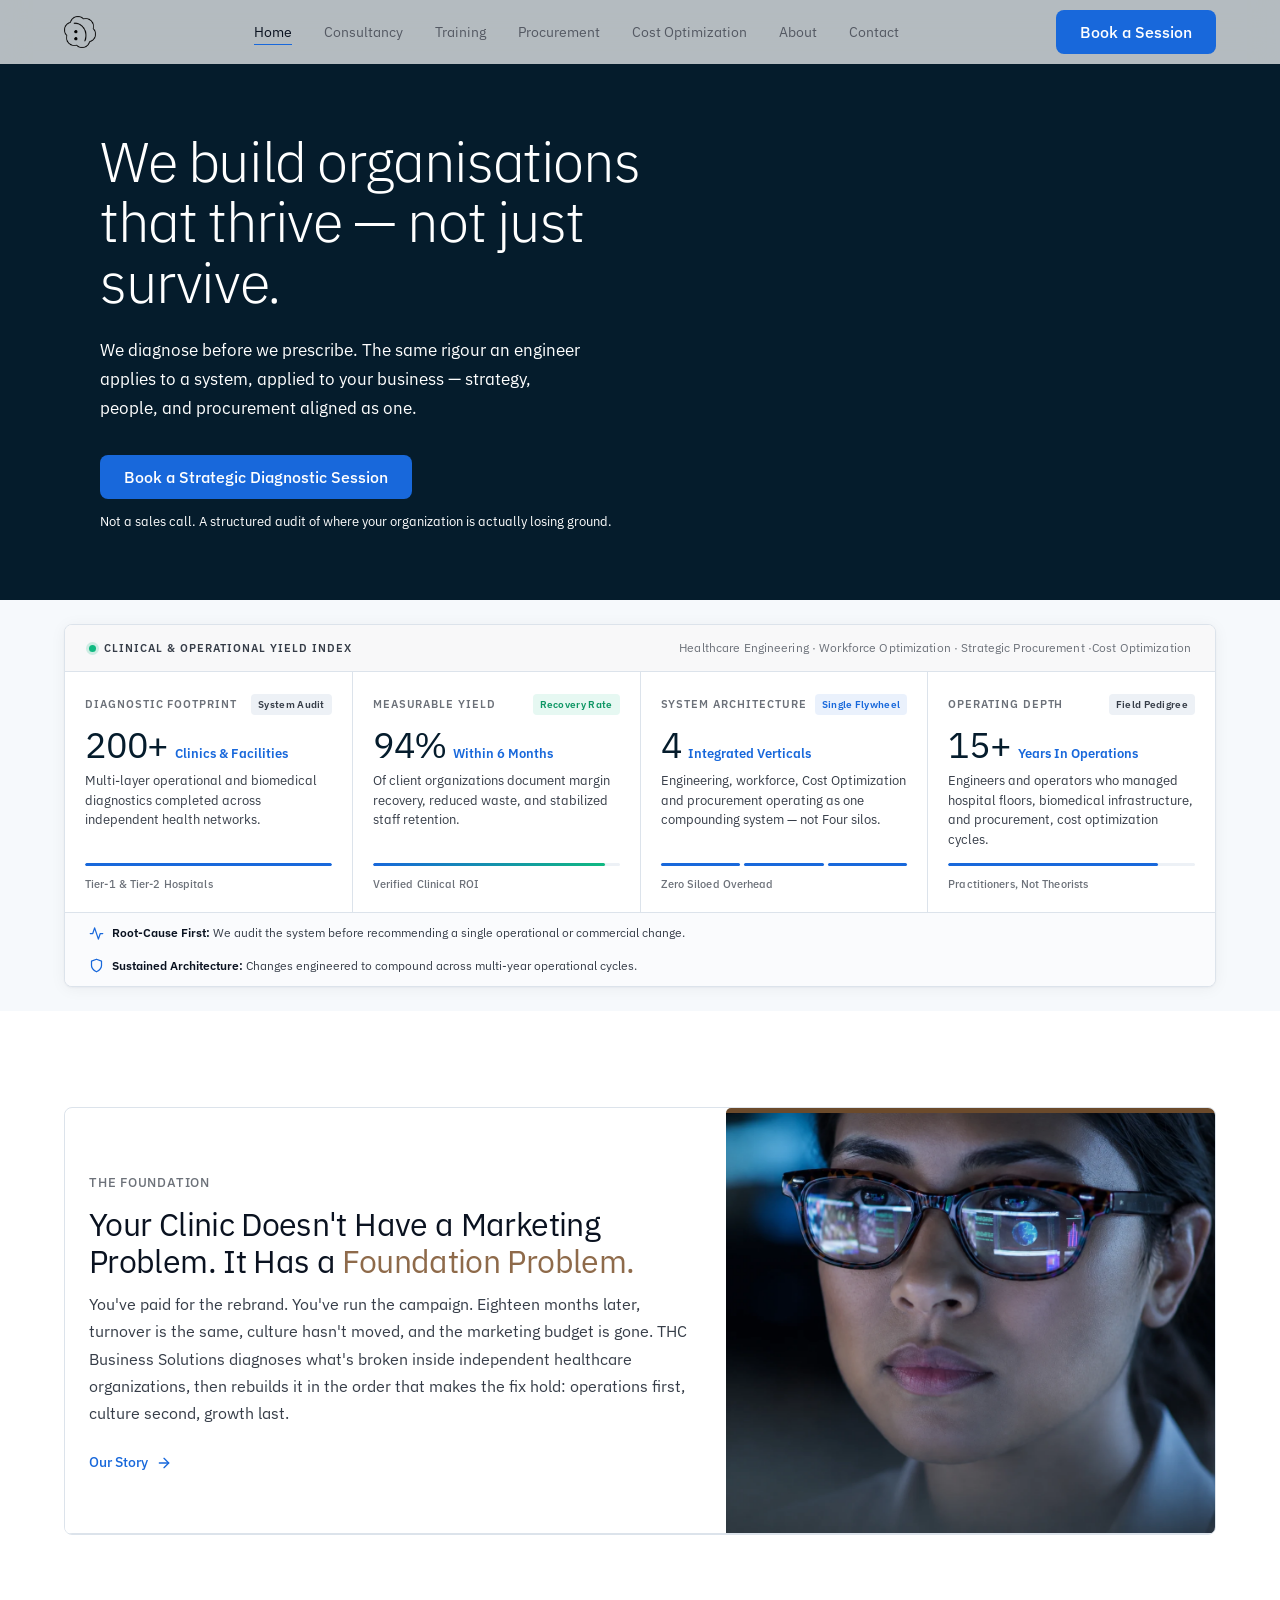
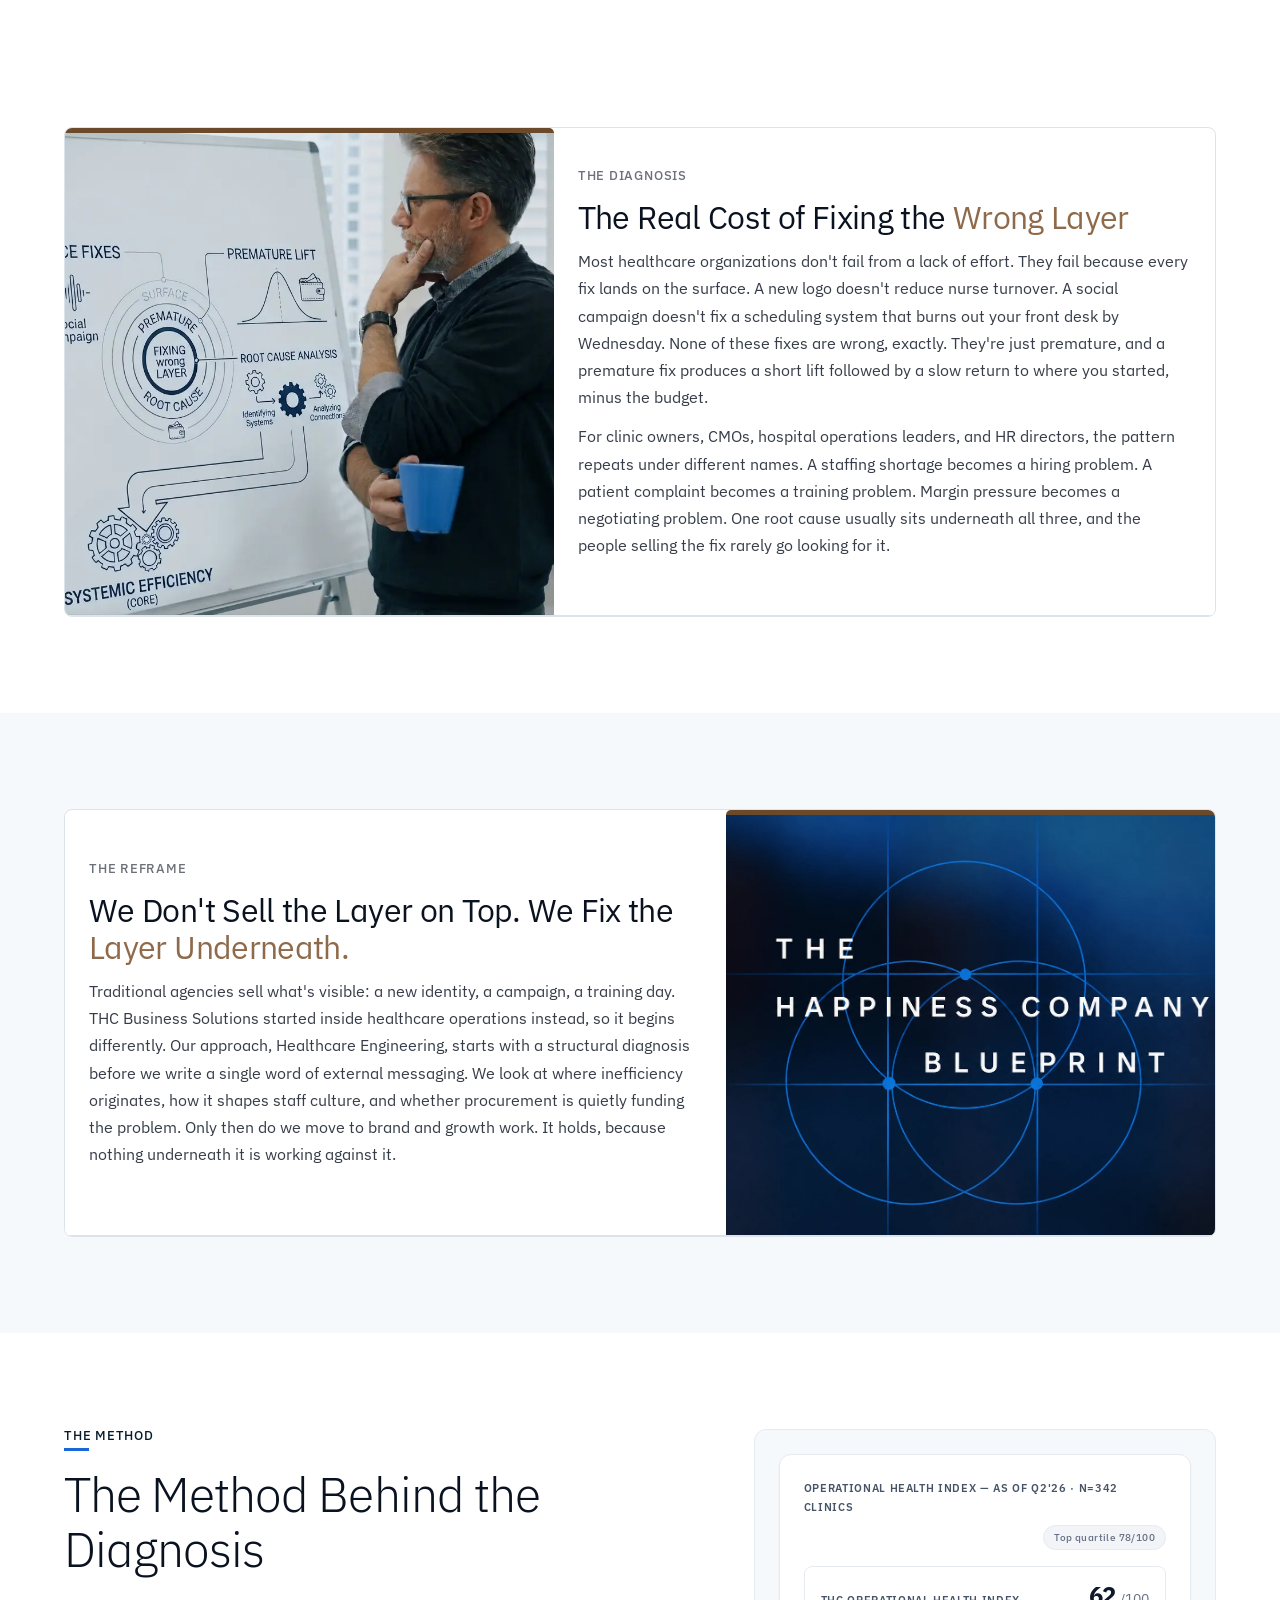
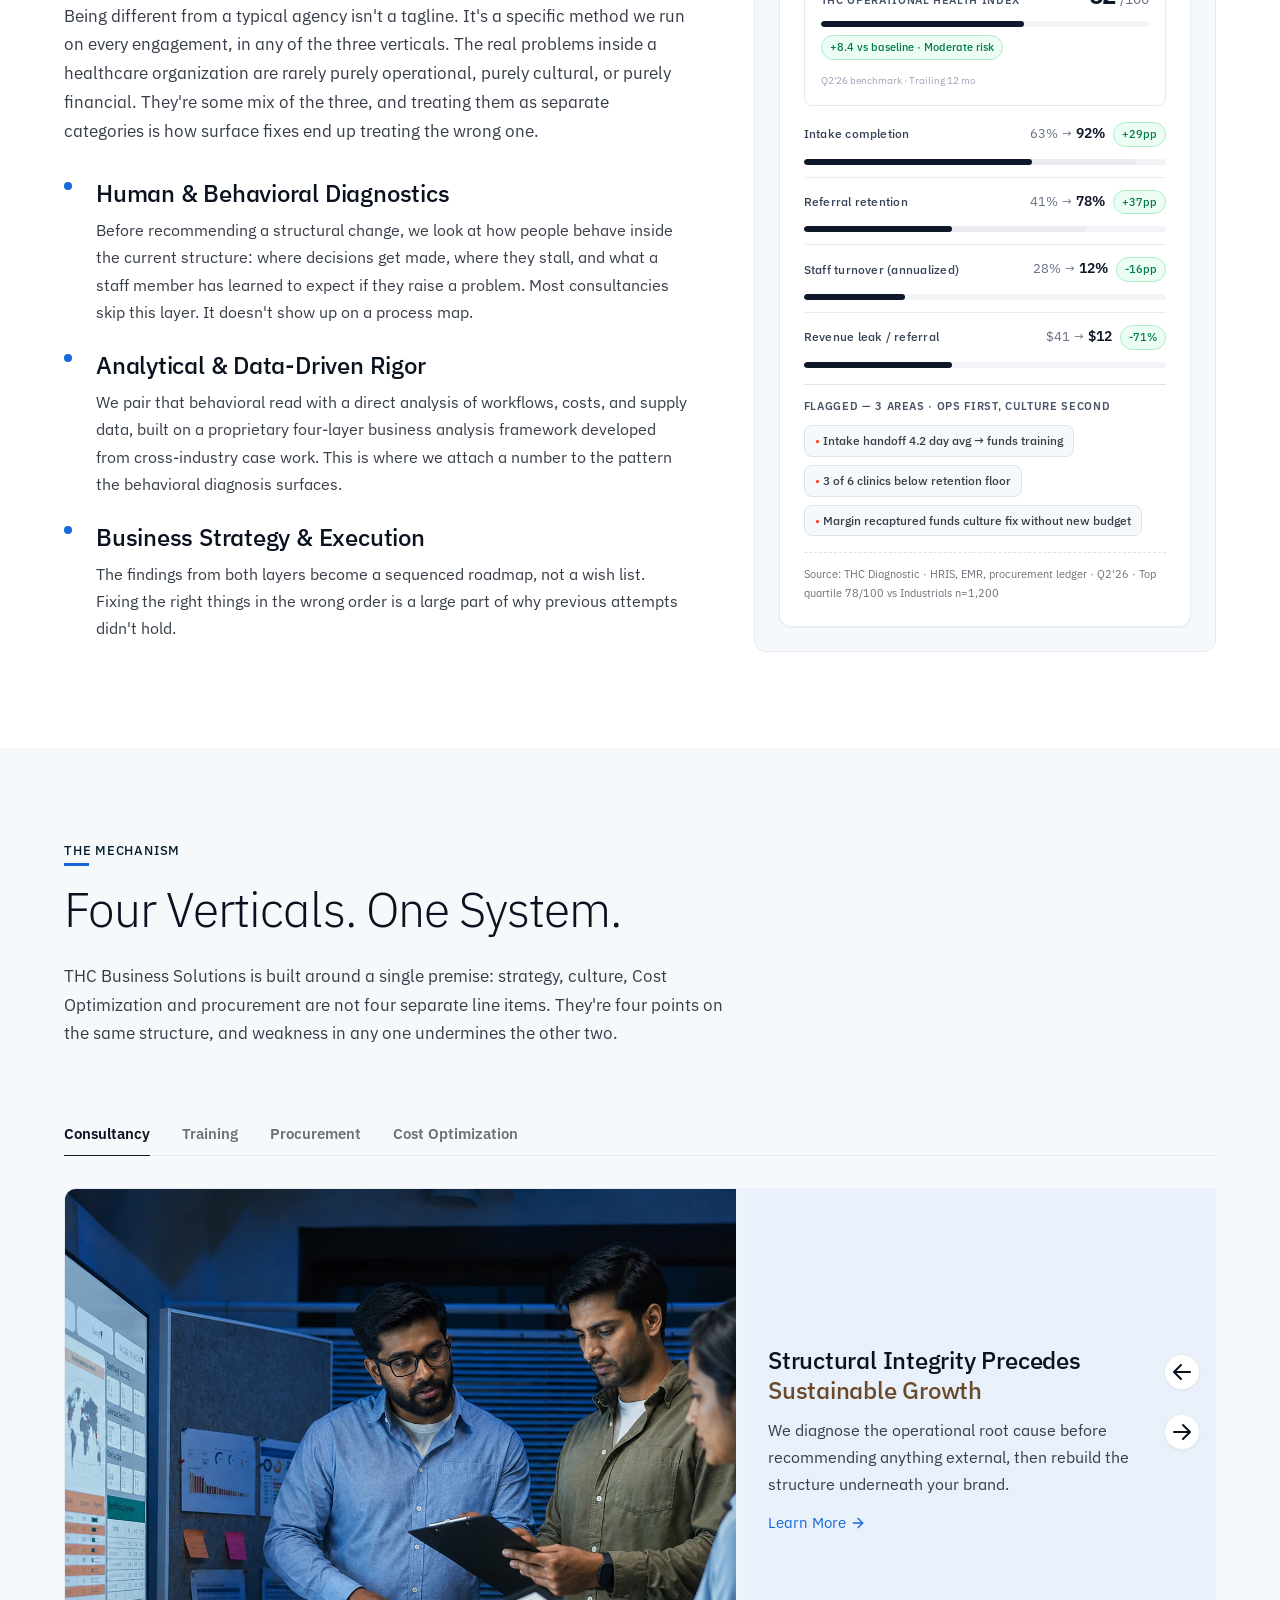
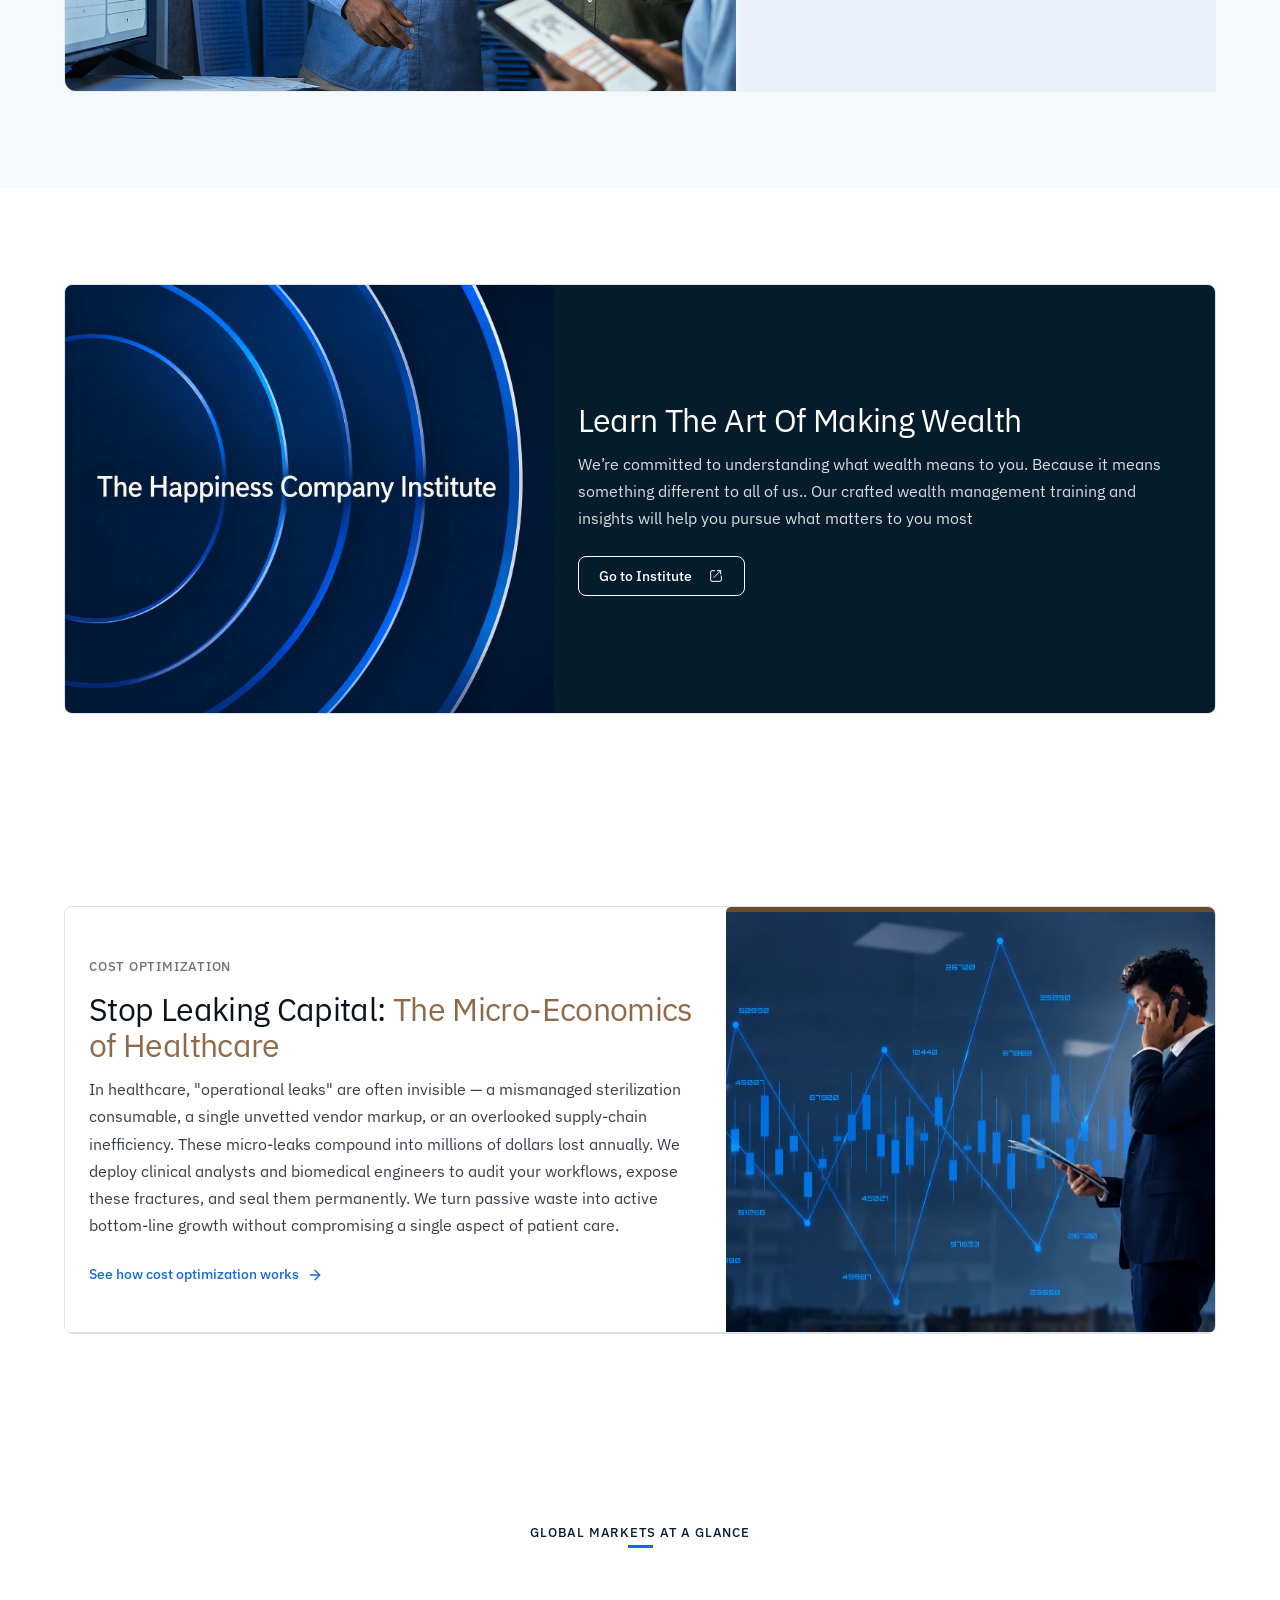
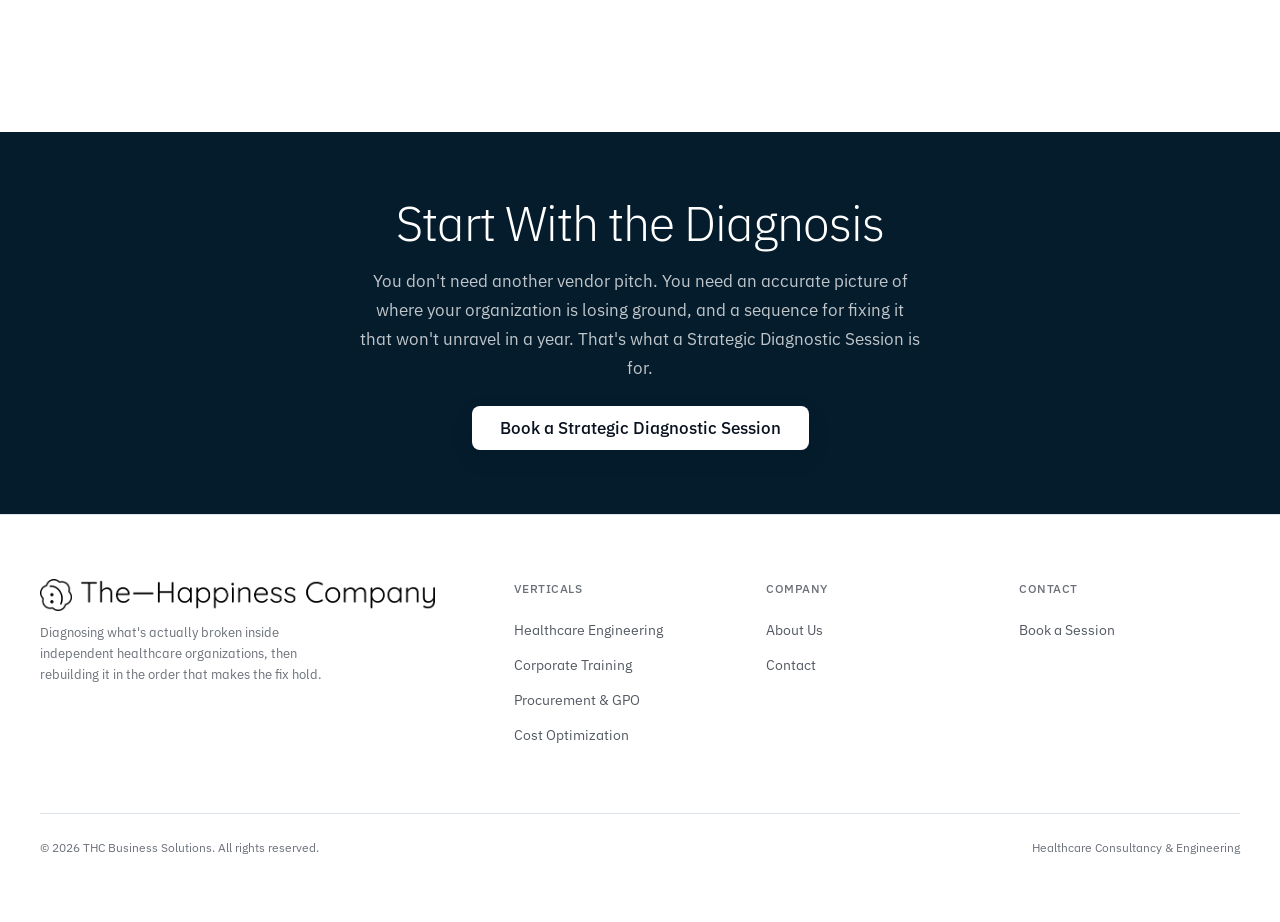
==== commit eedbc0b2: "Bug Fixes" ====
--- a/index.html
+++ b/index.html
@@ -64,7 +64,7 @@
       </div>
     </section>
 
-<!-- ======== EXECUTIVE DIAGNOSTIC COCKPIT ======== -->
+    <!-- ======== EXECUTIVE DIAGNOSTIC COCKPIT ======== -->
     <section class="section section-soft" style="padding: var(--space-xl) 0;">
       <div class="container">
         <div class="exec-cockpit fade-in">
@@ -76,7 +76,8 @@
               <span class="exec-cockpit__badge-text">Clinical &amp; Operational Yield Index</span>
             </div>
             <div class="exec-cockpit__meta">
-              Healthcare Engineering &middot; Workforce Optimization &middot; Strategic Procurement
+              Healthcare Engineering &middot; Workforce Optimization &middot; Strategic Procurement &middot;Cost
+              Optimization
             </div>
           </div>
 
@@ -92,7 +93,8 @@
                 <span class="stat-value exec-card__num" data-target="200" data-suffix="+">0</span>
                 <span class="exec-card__unit">Clinics &amp; Facilities</span>
               </div>
-              <p class="exec-card__desc">Multi-layer operational and biomedical diagnostics completed across independent health networks.</p>
+              <p class="exec-card__desc">Multi-layer operational and biomedical diagnostics completed across independent
+                health networks.</p>
               <div class="exec-card__track">
                 <div class="exec-card__fill" style="width:100%"></div>
               </div>
@@ -108,7 +110,8 @@
                 <span class="stat-value exec-card__num" data-target="94" data-suffix="%">0</span>
                 <span class="exec-card__unit">Within 6 Months</span>
               </div>
-              <p class="exec-card__desc">Of client organizations document margin recovery, reduced waste, and stabilized staff retention.</p>
+              <p class="exec-card__desc">Of client organizations document margin recovery, reduced waste, and stabilized
+                staff retention.</p>
               <div class="exec-card__track">
                 <div class="exec-card__fill exec-card__fill--teal" style="width:94%"></div>
               </div>
@@ -121,10 +124,11 @@
                 <span class="exec-card__pill exec-card__pill--blue">Single Flywheel</span>
               </div>
               <div class="exec-card__metric-row">
-                <span class="stat-value exec-card__num" data-target="3" data-suffix="">0</span>
+                <span class="stat-value exec-card__num" data-target="4" data-suffix="">0</span>
                 <span class="exec-card__unit">Integrated Verticals</span>
               </div>
-              <p class="exec-card__desc">Engineering, workforce, and procurement operating as one compounding system — not three silos.</p>
+              <p class="exec-card__desc">Engineering, workforce, Cost Optimization and procurement operating as one
+                compounding system — not Four silos.</p>
               <div class="exec-card__track exec-card__track--seg">
                 <span class="exec-card__seg"></span>
                 <span class="exec-card__seg"></span>
@@ -142,7 +146,8 @@
                 <span class="stat-value exec-card__num" data-target="15" data-suffix="+">0</span>
                 <span class="exec-card__unit">Years In Operations</span>
               </div>
-              <p class="exec-card__desc">Engineers and operators who managed hospital floors, biomedical infrastructure, and procurement cycles.</p>
+              <p class="exec-card__desc">Engineers and operators who managed hospital floors, biomedical infrastructure,
+                and procurement, cost optimization cycles.</p>
               <div class="exec-card__track">
                 <div class="exec-card__fill" style="width:85%"></div>
               </div>
@@ -154,12 +159,20 @@
           <!-- Bottom insight banner -->
           <div class="exec-cockpit__bottom">
             <div class="exec-cockpit__insight">
-              <svg width="15" height="15" viewBox="0 0 24 24" fill="none" stroke="currentColor" stroke-width="2" stroke-linecap="round" stroke-linejoin="round" aria-hidden="true"><polyline points="22 12 18 12 15 21 9 3 6 12 2 12"></polyline></svg>
-              <span><strong>Root-Cause First:</strong> We audit the system before recommending a single operational or commercial change.</span>
+              <svg width="15" height="15" viewBox="0 0 24 24" fill="none" stroke="currentColor" stroke-width="2"
+                stroke-linecap="round" stroke-linejoin="round" aria-hidden="true">
+                <polyline points="22 12 18 12 15 21 9 3 6 12 2 12"></polyline>
+              </svg>
+              <span><strong>Root-Cause First:</strong> We audit the system before recommending a single operational or
+                commercial change.</span>
             </div>
             <div class="exec-cockpit__insight">
-              <svg width="15" height="15" viewBox="0 0 24 24" fill="none" stroke="currentColor" stroke-width="2" stroke-linecap="round" stroke-linejoin="round" aria-hidden="true"><path d="M12 22s8-4 8-10V5l-8-3-8 3v7c0 6 8 10 8 10z"></path></svg>
-              <span><strong>Sustained Architecture:</strong> Changes engineered to compound across multi-year operational cycles.</span>
+              <svg width="15" height="15" viewBox="0 0 24 24" fill="none" stroke="currentColor" stroke-width="2"
+                stroke-linecap="round" stroke-linejoin="round" aria-hidden="true">
+                <path d="M12 22s8-4 8-10V5l-8-3-8 3v7c0 6 8 10 8 10z"></path>
+              </svg>
+              <span><strong>Sustained Architecture:</strong> Changes engineered to compound across multi-year
+                operational cycles.</span>
             </div>
           </div>
 
@@ -373,9 +386,10 @@
       <div class="container">
         <div class="fade-in">
           <p class="micro-cap section-label">The Mechanism</p>
-          <h2 class="display-xl section-title">Three Verticals. One System.</h2>
+          <h2 class="display-xl section-title">Four Verticals. One System.</h2>
           <p class="body-lg section-body">THC Business Solutions is built around a single premise: strategy, culture,
-            and procurement are not three separate line items. They're three points on the same structure, and weakness
+            Cost Optimization
+            and procurement are not four separate line items. They're four points on the same structure, and weakness
             in any one undermines the other two.</p>
         </div>
         <div class="industry-fold">
@@ -491,9 +505,9 @@
               something different to all of us.. Our crafted wealth management training and insights will help you
               pursue what matters to you most</p>
             <a href="https://momentumbmc.github.io/tradeschool/" target="_blank" rel="noopener noreferrer"
-              class="btn btn-primary" data-analytics-link="Promo | Wealth | TradeSchool" data-link-token="tradeschool">Go to Institute<span
-                class="new-window-icon"><svg xmlns="http://www.w3.org/2000/svg" viewBox="0 0 24 24" width="16"
-                  height="16" aria-hidden="true">
+              class="btn btn-primary" data-analytics-link="Promo | Wealth | TradeSchool"
+              data-link-token="tradeschool">Go to Institute<span class="new-window-icon"><svg
+                  xmlns="http://www.w3.org/2000/svg" viewBox="0 0 24 24" width="16" height="16" aria-hidden="true">
                   <g fill="none" stroke="currentColor" stroke-width="1.5" stroke-linecap="round"
                     stroke-linejoin="round">
                     <path
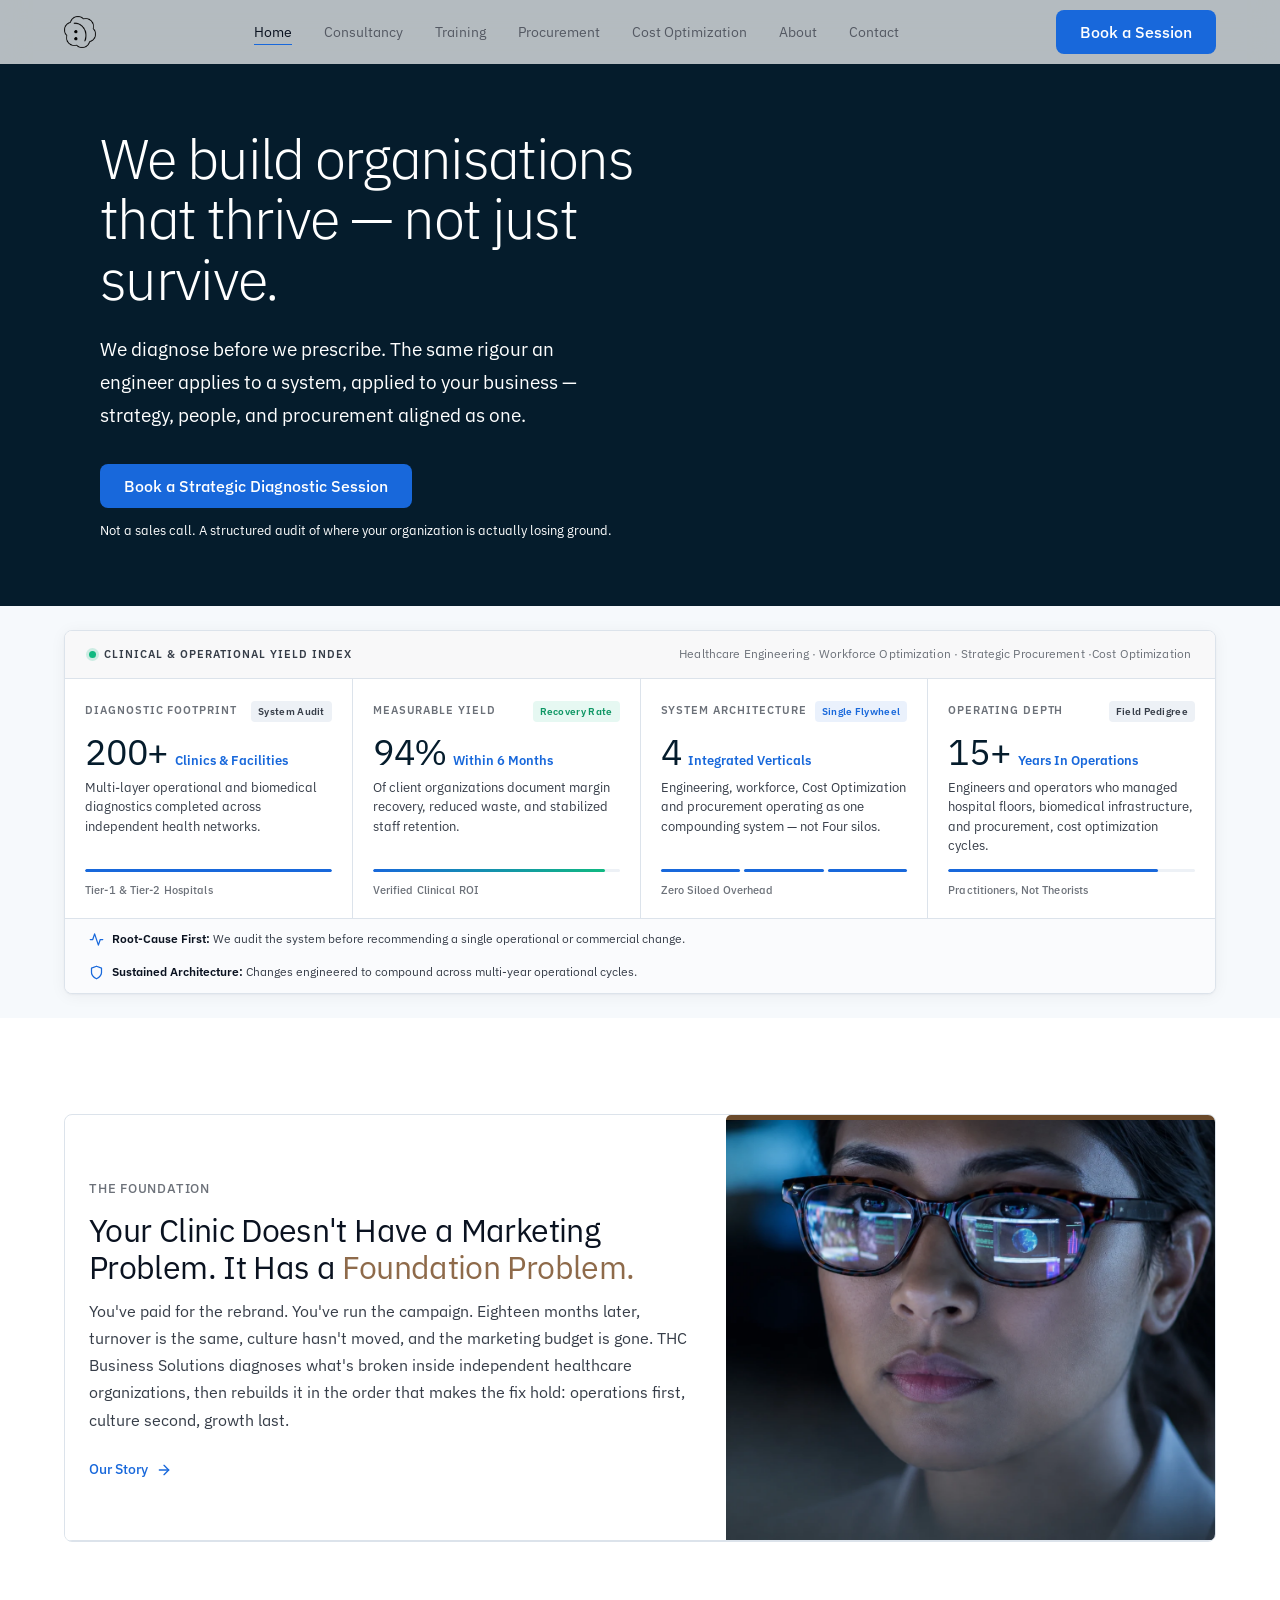
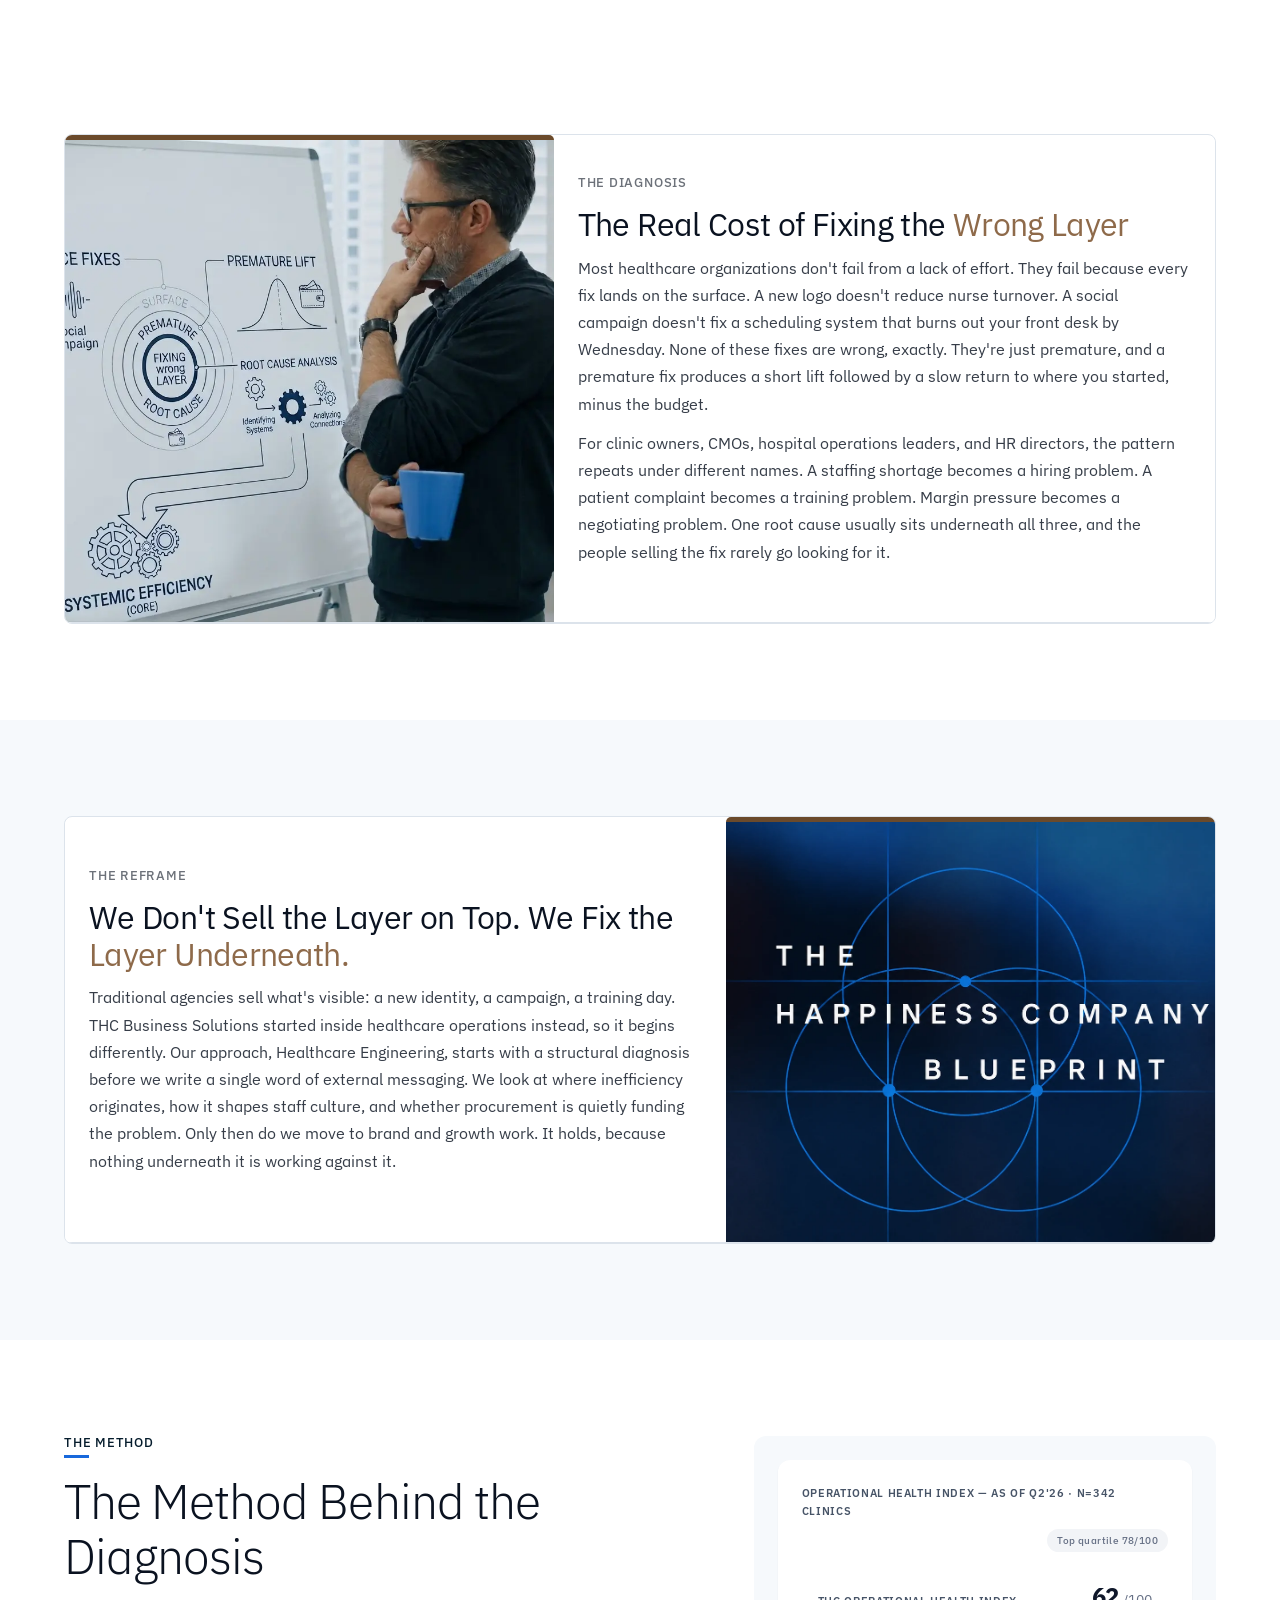
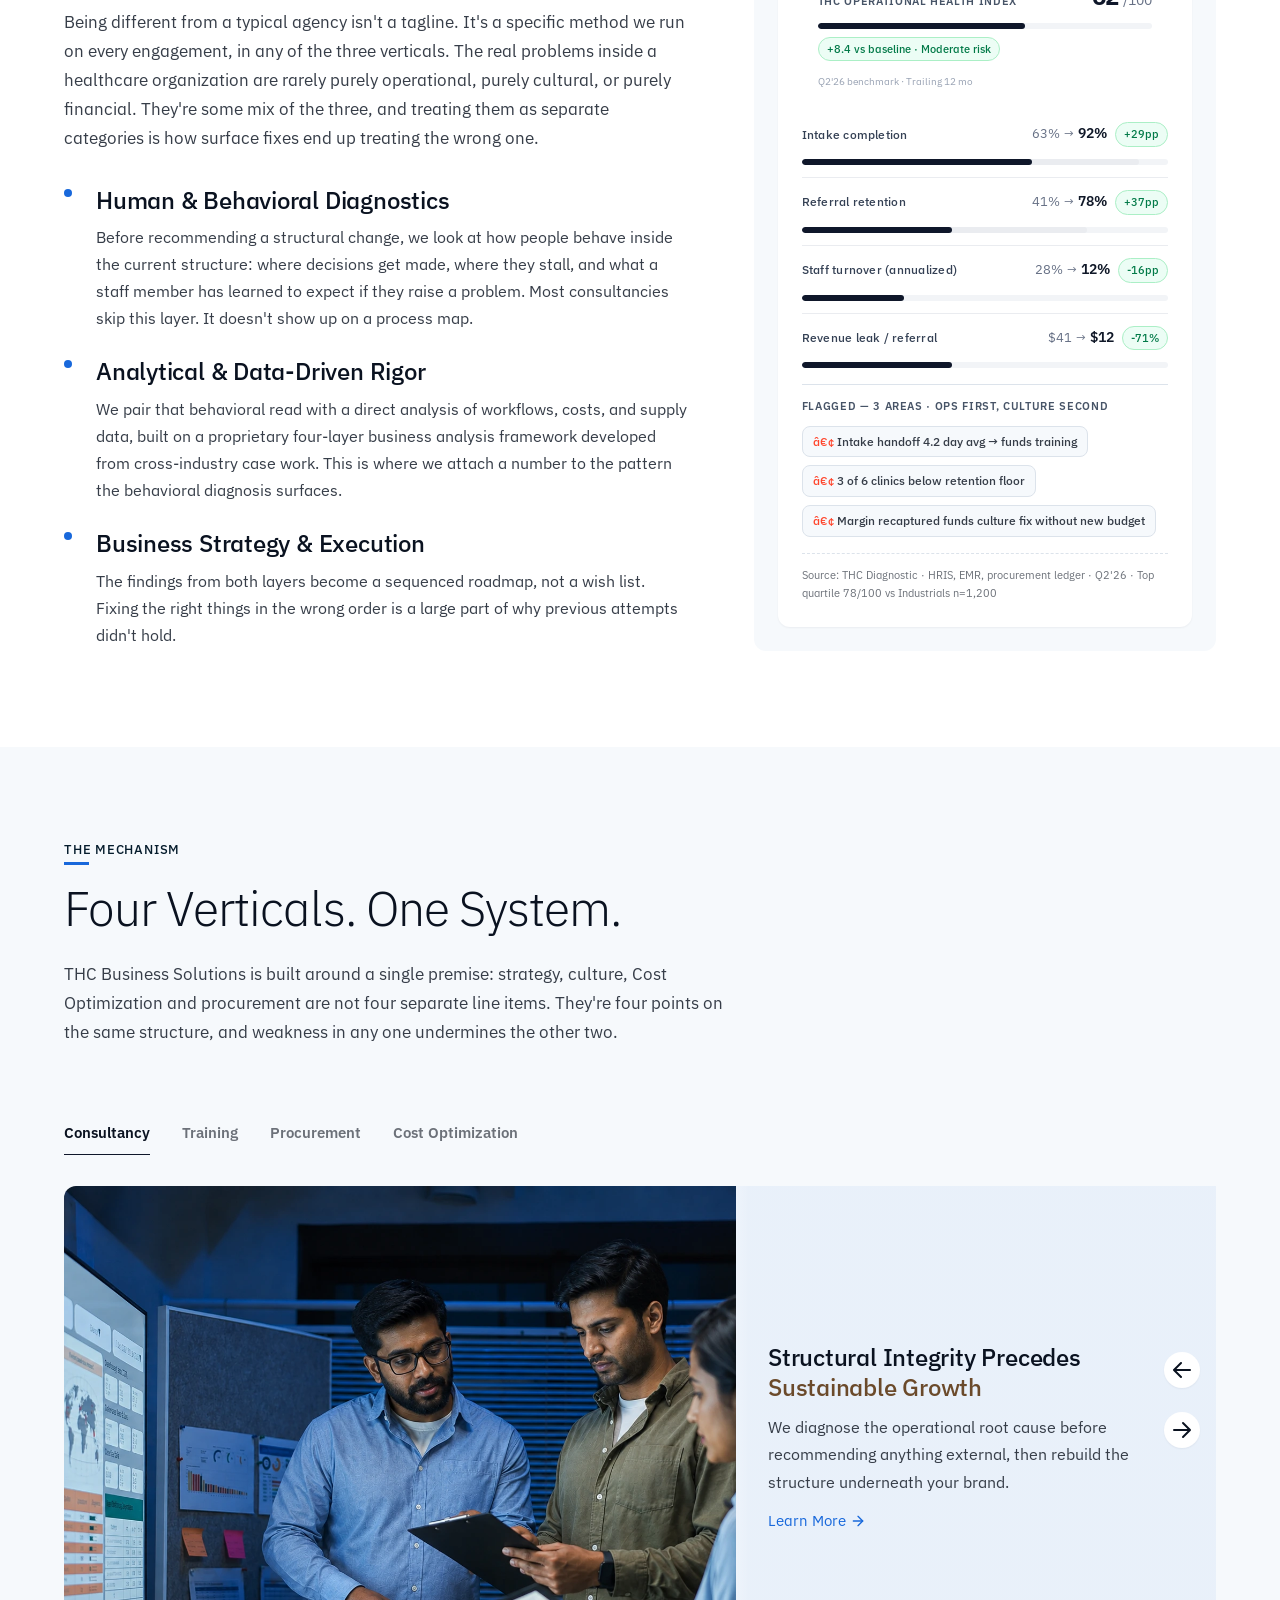
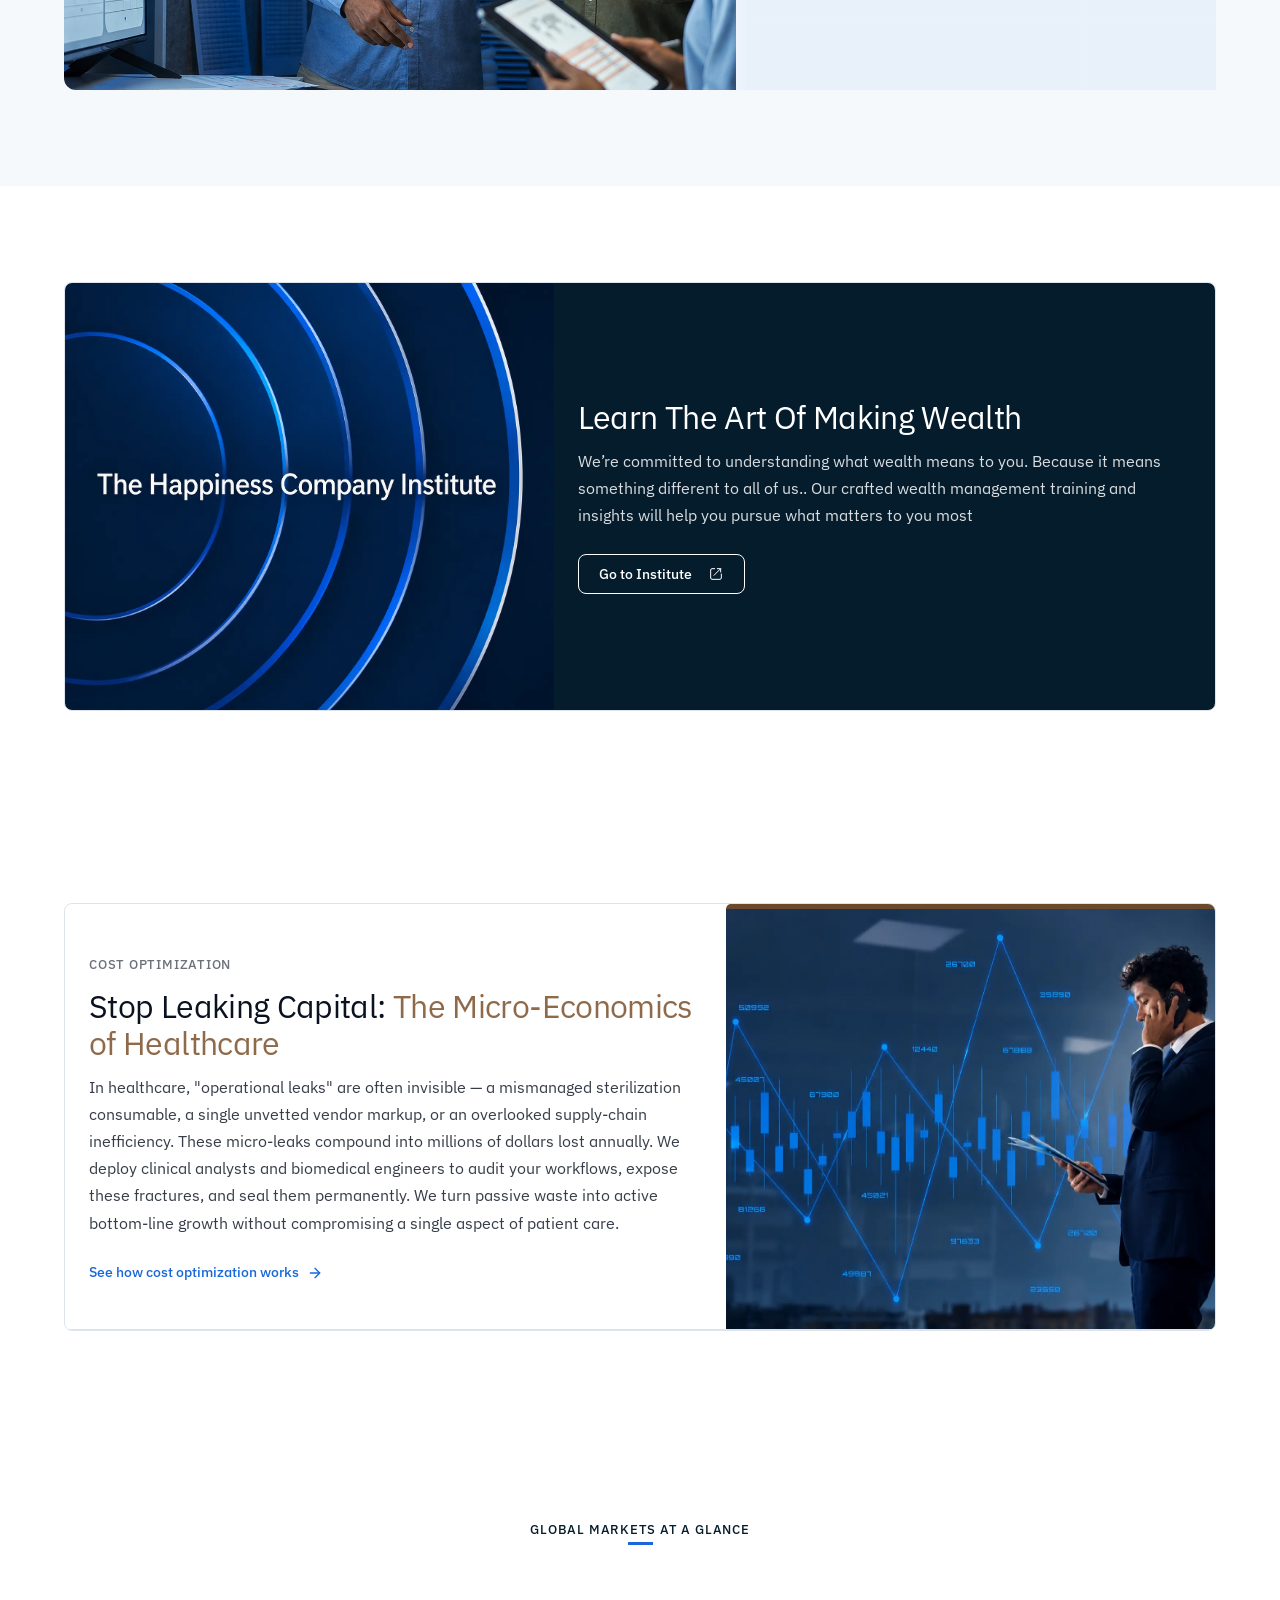
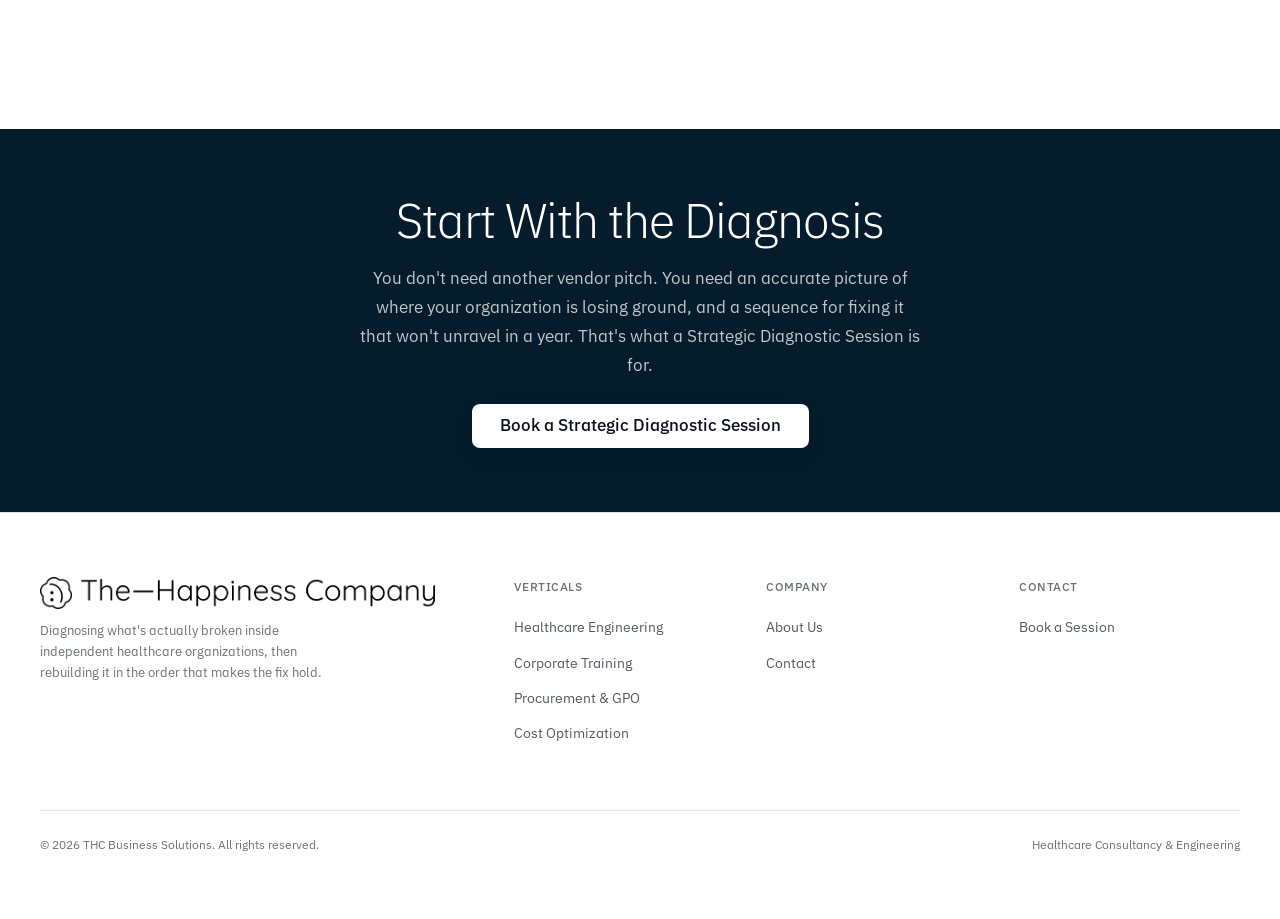
==== commit 134859b0: "Font rescaling done for smaller screens" ====
--- a/index.html
+++ b/index.html
@@ -406,7 +406,7 @@
           <div class="panels">
             <div class="panel is-active" id="panel-consultancy" role="tabpanel" aria-labelledby="tab-consultancy">
               <img src="assets/index/consultancy.webp" width="1672" height="941"
-                alt="Consultancy & Healthcare Engineering">
+                alt="Consultancy & Healthcare Engineering" loading="lazy" decoding="async">
               <div class="panel-card">
                 <h3 class="heading-lg">Structural Integrity Precedes <span class="text-primary">Sustainable
                     Growth</span></h3>
@@ -423,7 +423,7 @@
             </div>
             <div class="panel" id="panel-training" role="tabpanel" aria-labelledby="tab-training">
               <img src="assets/index/training.webp" width="1264" height="842"
-                alt="Corporate Training & Employee Wellness">
+                alt="Corporate Training & Employee Wellness" loading="lazy" decoding="async">
               <div class="panel-card">
                 <h3 class="heading-lg">A Fractured Culture Cannot Deliver <span class="text-primary">Premium
                     Care</span>.</h3>
@@ -440,7 +440,7 @@
             </div>
             <div class="panel" id="panel-procurement" role="tabpanel" aria-labelledby="tab-procurement">
               <img src="assets/index/procurement.webp" width="1372" height="768"
-                alt="Healthcare Procurement & Guided Buying">
+                alt="Healthcare Procurement & Guided Buying" loading="lazy" decoding="async">
               <div class="panel-card">
                 <h3 class="heading-lg">Independent Healthcare Has <span class="text-primary">Institutional Buying
                     Power</span>.</h3>
@@ -456,7 +456,7 @@
               </div>
             </div>
             <div class="panel" id="panel-cost-optimization" role="tabpanel" aria-labelledby="tab-cost-optimization">
-              <img src="assets/index/cost-optimization.webp" width="1850" height="850" alt="Cost Optimization">
+              <img src="assets/index/cost-optimization.webp" width="1850" height="850" alt="Cost Optimization" loading="lazy" decoding="async">
               <div class="panel-card">
                 <h3 class="heading-lg">Revenue is Not Just Earned. <span class="text-primary">It is Protected.</span>
                 </h3>
@@ -586,7 +586,7 @@
       <div class="footer-grid">
         <div class="footer-brand">
           <a href="index.html" class="nav-logo">
-            <img src="assets/shared/logoname.png" width="1726" height="140" alt="THC Business Solutions">
+            <img src="assets/shared/logoname.png" width="1726" height="140" alt="THC Business Solutions" loading="lazy" decoding="async">
           </a>
           <p>Diagnosing what's actually broken inside independent healthcare organizations, then rebuilding it in the
             order that makes the fix hold.</p>
@@ -621,7 +621,7 @@
     </div>
   </footer>
 
-  <script src="js/main.js"></script>
+  <script src="js/main.js" defer></script>
 </body>
 
 </html>
--- a/css/style.css
+++ b/css/style.css
@@ -1,5 +1,5 @@
 /* ============================================================
-   THC Business Solutions — Stripe-Inspired Design System v2
+   THC Business Solutions â€” Stripe-Inspired Design System v2
    ============================================================ */
 
 @import url('https://fonts.googleapis.com/css2?family=IBM+Plex+Sans:ital,wght@0,100;0,200;0,300;0,400;0,500;0,600;0,700;1,100;1,200;1,300;1,400;1,500;1,600&display=swap');
@@ -8,7 +8,7 @@
 
 :root {
   /* ==============================================================
-     REBRAND CONTRACT — edit ONLY these 3 master colour names to
+     REBRAND CONTRACT â€” edit ONLY these 3 master colour names to
      restyle every page. Each scale below derives itself
      automatically from them, so a rebrand is a 3-line change:
        --brand-primary    primary brand colour   (buttons, links, fills)
@@ -21,34 +21,54 @@
 
   /* ---- Fixed neutrals (brand-independent; keep AA) ---- */
   --brand-white: #ffffff;
-  --brand-black: #0a1220;   /* ink base — near-black */
+  --brand-black: #0a1220;
+  /* ink base â€” near-black */
 
   /* ---- Primary brand scale (derived from --brand-primary) ---- */
-  --primary: var(--brand-primary);                                            /* base */
-  --primary-bright: color-mix(in srgb, var(--brand-primary) 90%, var(--brand-white)); /* ~#2f77de bright action blue */
-  --primary-soft: color-mix(in srgb, var(--brand-primary) 76%, var(--brand-white));    /* ~#4f8ce4 lighter blue */
-  --primary-deep: color-mix(in srgb, var(--brand-primary) 84%, var(--brand-black));    /* ~#1456b8 hover */
-  --primary-press: color-mix(in srgb, var(--brand-primary) 60%, var(--brand-black));   /* ~#0e3e85 active */
-  --primary-bg-subdued: color-mix(in srgb, var(--brand-primary) 10%, var(--brand-white)); /* ~#e8f0fb soft fill */
-
-  /* ---- Text scale (fixed neutrals · every tier ≥4.5:1 on white) ---- */
-  --ink: var(--brand-black);                                                  /* ~#0a1220 · 18.8:1 AAA */
-  --ink-secondary: color-mix(in srgb, var(--brand-black) 82%, var(--brand-white)); /* ~#363c48 · ~11:1 AAA */
-  --ink-mute-2: color-mix(in srgb, var(--brand-black) 70%, var(--brand-white));    /* ~#545962 · ~7:1 AAA */
-  --ink-mute: color-mix(in srgb, var(--brand-black) 60%, var(--brand-white));      /* ~#6c7179 · 4.9:1 AA floor */
-  --micro-cap-color: var(--brand-secondary);                        /* micro-cap labels — navy, white on dark */
-  --micro-cap-underline: var(--primary);                          /* micro-cap underline — primary blue, white on dark */
+  --primary: var(--brand-primary);
+  /* base */
+  --primary-bright: color-mix(in srgb, var(--brand-primary) 90%, var(--brand-white));
+  /* ~#2f77de bright action blue */
+  --primary-soft: color-mix(in srgb, var(--brand-primary) 76%, var(--brand-white));
+  /* ~#4f8ce4 lighter blue */
+  --primary-deep: color-mix(in srgb, var(--brand-primary) 84%, var(--brand-black));
+  /* ~#1456b8 hover */
+  --primary-press: color-mix(in srgb, var(--brand-primary) 60%, var(--brand-black));
+  /* ~#0e3e85 active */
+  --primary-bg-subdued: color-mix(in srgb, var(--brand-primary) 10%, var(--brand-white));
+  /* ~#e8f0fb soft fill */
+
+  /* ---- Text scale (fixed neutrals Â· every tier â‰¥4.5:1 on white) ---- */
+  --ink: var(--brand-black);
+  /* ~#0a1220 Â· 18.8:1 AAA */
+  --ink-secondary: color-mix(in srgb, var(--brand-black) 82%, var(--brand-white));
+  /* ~#363c48 Â· ~11:1 AAA */
+  --ink-mute-2: color-mix(in srgb, var(--brand-black) 70%, var(--brand-white));
+  /* ~#545962 Â· ~7:1 AAA */
+  --ink-mute: color-mix(in srgb, var(--brand-black) 60%, var(--brand-white));
+  /* ~#6c7179 Â· 4.9:1 AA floor */
+  --micro-cap-color: var(--brand-secondary);
+  /* micro-cap labels â€” navy, white on dark */
+  --micro-cap-underline: var(--primary);
+  /* micro-cap underline â€” primary blue, white on dark */
 
   /* ---- Dark brand navy tints (derived from --brand-secondary) ---- */
-  --brand-dark-900: var(--brand-secondary);                                  /* darkest navy */
-  --brand-navy: color-mix(in srgb, var(--brand-secondary) 72%, var(--brand-primary)); /* ~#0a315d navy chips */
-  --brand-core: color-mix(in srgb, var(--brand-secondary) 93%, var(--brand-primary));  /* ~#06304f */
+  --brand-dark-900: var(--brand-secondary);
+  /* darkest navy */
+  --brand-navy: color-mix(in srgb, var(--brand-secondary) 72%, var(--brand-primary));
+  /* ~#0a315d navy chips */
+  --brand-core: color-mix(in srgb, var(--brand-secondary) 93%, var(--brand-primary));
+  /* ~#06304f */
 
   /* ---- Accent scale (derived from --brand-accent) ---- */
-  --ruby: var(--brand-accent);                                                /* accent base */
-  --accent-text: color-mix(in srgb, var(--brand-accent) 45%, var(--brand-black)); /* dark accent, readable on white */
-  --magenta: color-mix(in srgb, var(--brand-accent) 77%, var(--brand-white));    /* ~#ff7161 warm highlight */
-  --sky-soft: color-mix(in srgb, var(--brand-primary) 42%, var(--brand-white));  /* ~#9ec0f0 light blue */
+  --ruby: var(--brand-accent);
+  /* accent base */
+  --accent-text: color-mix(in srgb, var(--brand-accent) 45%, var(--brand-black));
+  /* dark accent, readable on white */
+  --magenta: color-mix(in srgb, var(--brand-accent) 77%, var(--brand-white));
+  /* ~#ff7161 warm highlight */
+  --sky-soft: color-mix(in srgb, var(--brand-primary) 42%, var(--brand-white));
+  /* ~#9ec0f0 light blue */
 
   /* ---- On-dark surfaces (fixed alpha overlays) ---- */
   --on-dark-secondary: rgba(255, 255, 255, 0.75);
@@ -63,7 +83,7 @@
   --nav-glass: rgba(255, 255, 255, 0.7);
   --nav-solid: rgba(255, 255, 255, 0.96);
 
-  /* ---- Mesh gradient colours (hero artwork · fixed by design) ---- */
+  /* ---- Mesh gradient colours (hero artwork Â· fixed by design) ---- */
   --mesh-cream: #f5e9d4;
   --mesh-orange: #fed7aa;
   --mesh-blue-light: #bbd4f7;
@@ -77,6 +97,7 @@
   --canvas-glass: rgba(255, 255, 255, 0.94);
   --hairline: #dce3eb;
   --track-bg: #edf1f6;
+  --border-color: var(--border-color);
   --gradient-primary: linear-gradient(90deg, var(--primary), var(--primary-soft));
   --font-sans: 'IBM Plex Sans', 'SF Pro Display', system-ui, -apple-system, sans-serif;
   --space-xs: 4px;
@@ -86,7 +107,7 @@
   --space-xl: 24px;
   --space-xxl: 32px;
   --space-huge: 64px;
-  /* Corner radius — change --radius once to restyle every corner site-wide */
+  /* Corner radius â€” change --radius once to restyle every corner site-wide */
   --radius: 8px;
   --radius-lg: var(--radius);
   --radius-card: var(--radius);
@@ -102,7 +123,13 @@
   --nav-height: 64px;
 }
 
-*, *::before, *::after { margin: 0; padding: 0; box-sizing: border-box; }
+*,
+*::before,
+*::after {
+  margin: 0;
+  padding: 0;
+  box-sizing: border-box;
+}
 
 html {
   scroll-behavior: smooth;
@@ -121,7 +148,10 @@
   overflow-x: hidden;
 }
 
-img { max-width: 100%; display: block; }
+img {
+  max-width: 100%;
+  display: block;
+}
 
 a {
   color: var(--primary);
@@ -129,119 +159,299 @@
   transition: color 0.2s var(--ease-out);
 }
 
-a:hover { color: var(--primary-deep); }
+a:hover {
+  color: var(--primary-deep);
+}
 
 /* --- Typography --- */
-.display-xxl { font-size: 56px; font-weight: 300; line-height: 1.08; letter-spacing: -1.4px; }
-.display-xl { font-size: 48px; font-weight: 300; line-height: 1.15; letter-spacing: -0.96px; }
-.heading-lg { font-size: 24px; font-weight: 500; line-height: 1.3; letter-spacing: -0.22px; }
-.heading-md { font-size: 18px; font-weight: 500; line-height: 1.3; letter-spacing: -0.2px; }
-.body-lg { font-size: 17px; font-weight: 400; line-height: 1.7; letter-spacing: 0; }
-.body-md { font-size: 16px; font-weight: 400; line-height: 1.7; letter-spacing: 0; }
-.caption { font-size: 13px; font-weight: 400; line-height: 1.5; letter-spacing: 0; }
-.micro-cap { font-size: 13px; font-weight: 500; line-height: 1.15; letter-spacing: 0.06em; text-transform: uppercase; color: var(--micro-cap-color); }
-.micro-cap::after { content: ''; display: block; width: 25px; height: 3px; margin-top: 4px; background: var(--micro-cap-underline); }
-.section-dark .micro-cap, .sub-dialog__head .micro-cap { --micro-cap-color: var(--on-primary); --micro-cap-underline: var(--on-primary); }
+.display-xxl {
+  font-size: clamp(32px, 2.5vw + 24px, 64px);
+  font-weight: 300;
+  line-height: 1.08;
+  letter-spacing: -0.03em;
+}
+
+.display-xl {
+  font-size: 48px;
+  font-weight: 300;
+  line-height: 1.15;
+  letter-spacing: -0.96px;
+}
+
+.heading-lg {
+  font-size: 24px;
+  font-weight: 500;
+  line-height: 1.3;
+  letter-spacing: -0.22px;
+}
+
+.heading-md {
+  font-size: 18px;
+  font-weight: 500;
+  line-height: 1.3;
+  letter-spacing: -0.2px;
+}
+
+.body-lg {
+  font-size: 17px;
+  font-weight: 400;
+  line-height: 1.7;
+  letter-spacing: 0;
+}
+
+p.hero-subhead {
+  font-size: clamp(15px, 0.5vw + 13px, 20px);
+}
+
+.body-md {
+  font-size: 16px;
+  font-weight: 400;
+  line-height: 1.7;
+  letter-spacing: 0;
+}
+
+.caption {
+  font-size: 13px;
+  font-weight: 400;
+  line-height: 1.5;
+  letter-spacing: 0;
+}
+
+.micro-cap {
+  font-size: 13px;
+  font-weight: 500;
+  line-height: 1.15;
+  letter-spacing: 0.06em;
+  text-transform: uppercase;
+  color: var(--micro-cap-color);
+}
+
+.micro-cap::after {
+  content: '';
+  display: block;
+  width: 25px;
+  height: 3px;
+  margin-top: 4px;
+  background: var(--micro-cap-underline);
+}
+
+.section-dark .micro-cap,
+.sub-dialog__head .micro-cap {
+  --micro-cap-color: var(--on-primary);
+  --micro-cap-underline: var(--on-primary);
+}
 
 /* --- Container --- */
-.container { max-width: var(--container-max); margin: 0 auto; padding: 0 var(--space-xl); }
+.container {
+  max-width: var(--container-max);
+  margin: 0 auto;
+  padding: 0 var(--space-xl);
+}
 
 /* --- Navbar --- */
 .nav {
-  position: fixed; top: 0; left: 0; right: 0; height: var(--nav-height);
-  z-index: 1000; transition: background 0.4s var(--ease-out), box-shadow 0.4s var(--ease-out), backdrop-filter 0.4s var(--ease-out);
-  background: var(--nav-glass); backdrop-filter: blur(16px); -webkit-backdrop-filter: blur(16px);
-}
-
-.nav.scrolled { background: var(--nav-solid); box-shadow: 0 1px 3px color-mix(in srgb, var(--ink) 8%, transparent); }
+  position: fixed;
+  top: 0;
+  left: 0;
+  right: 0;
+  height: var(--nav-height);
+  z-index: 1000;
+  transition: background 0.4s var(--ease-out), box-shadow 0.4s var(--ease-out), backdrop-filter 0.4s var(--ease-out);
+  background: var(--nav-glass);
+  backdrop-filter: blur(16px);
+  -webkit-backdrop-filter: blur(16px);
+}
+
+.nav.scrolled {
+  background: var(--nav-solid);
+  box-shadow: 0 1px 3px color-mix(in srgb, var(--ink) 8%, transparent);
+}
 
 .nav-inner {
-  max-width: var(--container-max); margin: 0 auto; padding: 0 var(--space-xl);
-  display: flex; align-items: center; justify-content: space-between; height: 100%;
+  max-width: var(--container-max);
+  margin: 0 auto;
+  padding: 0 var(--space-xl);
+  display: flex;
+  align-items: center;
+  justify-content: space-between;
+  height: 100%;
 }
 
 .nav-logo {
-  display: flex; align-items: center; gap: var(--space-sm);
-  font-size: 18px; font-weight: 500; color: var(--ink);
-  text-decoration: none; letter-spacing: -0.3px; flex-shrink: 0;
-}
-
-.nav-links { display: flex; align-items: center; gap: var(--space-xxl); list-style: none; }
+  display: flex;
+  align-items: center;
+  gap: var(--space-sm);
+  font-size: 18px;
+  font-weight: 500;
+  color: var(--ink);
+  text-decoration: none;
+  letter-spacing: -0.3px;
+  flex-shrink: 0;
+}
+
+.nav-links {
+  display: flex;
+  align-items: center;
+  gap: var(--space-xxl);
+  list-style: none;
+}
 
 .nav-links a {
-  font-size: 14px; font-weight: 400; color: var(--ink-mute-2);
-  text-decoration: none; transition: color 0.2s var(--ease-out); white-space: nowrap;
+  font-size: 14px;
+  font-weight: 400;
+  color: var(--ink-mute-2);
+  text-decoration: none;
+  transition: color 0.2s var(--ease-out);
+  white-space: nowrap;
   position: relative;
 }
 
 .nav-links a::after {
-  content: ''; position: absolute; bottom: -4px; left: 0; width: 0; height: 1.5px;
-  background: var(--primary); transition: width 0.3s var(--ease-out);
-}
-
-.nav-links a:hover::after, .nav-links a.active::after { width: 100%; }
-
-.nav-links a:hover, .nav-links a.active { color: var(--ink); }
-
-.nav-cta { flex-shrink: 0; }
+  content: '';
+  position: absolute;
+  bottom: -4px;
+  left: 0;
+  width: 0;
+  height: 1.5px;
+  background: var(--primary);
+  transition: width 0.3s var(--ease-out);
+}
+
+.nav-links a:hover::after,
+.nav-links a.active::after {
+  width: 100%;
+}
+
+.nav-links a:hover,
+.nav-links a.active {
+  color: var(--ink);
+}
+
+.nav-cta {
+  flex-shrink: 0;
+}
 
 .nav-mobile-toggle {
-  display: none; background: none; border: none; cursor: pointer; padding: var(--space-sm); color: var(--ink);
-}
-
-.nav-mobile-toggle svg { width: 24px; height: 24px; }
+  display: none;
+  background: none;
+  border: none;
+  cursor: pointer;
+  padding: var(--space-sm);
+  color: var(--ink);
+}
+
+.nav-mobile-toggle svg {
+  width: 24px;
+  height: 24px;
+}
 
 /* --- Buttons --- */
 .btn {
-  display: inline-flex; align-items: center; justify-content: center;
-  font-family: var(--font-sans); font-size: 16px; font-weight: 500; line-height: 1;
-  letter-spacing: 0; height: var(--btn-height); padding: 0 24px;
+  display: inline-flex;
+  align-items: center;
+  justify-content: center;
+  font-family: var(--font-sans);
+  font-size: 16px;
+  font-weight: 500;
+  line-height: 1;
+  letter-spacing: 0;
+  height: var(--btn-height);
+  padding: 0 24px;
   border-radius: var(--radius-btn);
-  border: none; cursor: pointer; transition: background 0.25s var(--ease-out), box-shadow 0.25s var(--ease-out), transform 0.25s var(--ease-out), color 0.25s var(--ease-out);
-  text-decoration: none; white-space: nowrap; position: relative; overflow: hidden;
+  border: none;
+  cursor: pointer;
+  transition: background 0.25s var(--ease-out), box-shadow 0.25s var(--ease-out), transform 0.25s var(--ease-out), color 0.25s var(--ease-out);
+  text-decoration: none;
+  white-space: nowrap;
+  position: relative;
+  overflow: hidden;
 }
 
 .btn::after {
-  content: ''; position: absolute; inset: 0; background: var(--overlay-soft);
-  opacity: 0; transition: opacity 0.3s var(--ease-out);
-}
-
-.btn:hover::after { opacity: 1; }
-
-.btn-primary { background: var(--primary); color: var(--on-primary); }
-.btn-primary:hover { background: var(--primary-deep); color: var(--on-primary); transform: translateY(-1px); box-shadow: 0 4px 12px color-mix(in srgb, var(--primary) 30%, transparent); }
-.btn-primary:active { background: var(--primary-press); transform: translateY(0); }
+  content: '';
+  position: absolute;
+  inset: 0;
+  background: var(--overlay-soft);
+  opacity: 0;
+  transition: opacity 0.3s var(--ease-out);
+}
+
+.btn:hover::after {
+  opacity: 1;
+}
+
+.btn-primary {
+  background: var(--primary);
+  color: var(--on-primary);
+}
+
+.btn-primary:hover {
+  background: var(--primary-deep);
+  color: var(--on-primary);
+  transform: translateY(-1px);
+  box-shadow: 0 4px 12px color-mix(in srgb, var(--primary) 30%, transparent);
+}
+
+.btn-primary:active {
+  background: var(--primary-press);
+  transform: translateY(0);
+}
 
 /* --- Button arrow (Stripe-style hover arrow) --- */
 .btn-arrow svg {
-  margin-left: 8px; stroke: currentColor; fill: none;
-  stroke-width: 2px; stroke-linecap: round; stroke-linejoin: round;
+  margin-left: 8px;
+  stroke: currentColor;
+  fill: none;
+  stroke-width: 2px;
+  stroke-linecap: round;
+  stroke-linejoin: round;
   flex-shrink: 0;
 }
+
 .btn-arrow .arrow-line {
-  opacity: 0; transition: opacity 150ms cubic-bezier(0.215, 0.61, 0.355, 1);
-}
+  opacity: 0;
+  transition: opacity 150ms cubic-bezier(0.215, 0.61, 0.355, 1);
+}
+
 .btn-arrow .arrow-tip {
-  transform: translateX(0); transition: transform 150ms cubic-bezier(0.215, 0.61, 0.355, 1);
-}
+  transform: translateX(0);
+  transition: transform 150ms cubic-bezier(0.215, 0.61, 0.355, 1);
+}
+
 .btn-arrow:hover .arrow-line,
-.panel-card:hover .btn-arrow .arrow-line { opacity: 1; }
+.panel-card:hover .btn-arrow .arrow-line {
+  opacity: 1;
+}
+
 .btn-arrow:hover .arrow-tip,
-.panel-card:hover .btn-arrow .arrow-tip { transform: translateX(3px); }
+.panel-card:hover .btn-arrow .arrow-tip {
+  transform: translateX(3px);
+}
 
 /* --- Gradient Mesh Hero --- */
 .mesh-hero {
-  position: relative; padding-top: calc(var(--nav-height) + var(--space-huge));
-  padding-bottom: var(--space-huge); overflow: hidden; background: var(--canvas);
+  position: relative;
+  padding-top: calc(var(--nav-height) + var(--space-huge));
+  padding-bottom: var(--space-huge);
+  overflow: hidden;
+  background: var(--canvas);
 }
 
 .mesh-bg {
-  position: absolute; inset: 0; z-index: 0; overflow: hidden;
+  position: absolute;
+  inset: 0;
+  z-index: 0;
+  overflow: hidden;
   will-change: transform;
 }
 
 .mesh-bg::before {
-  content: ''; position: absolute; top: -30%; left: -15%; width: 130%; height: 90%;
+  content: '';
+  position: absolute;
+  top: -30%;
+  left: -15%;
+  width: 130%;
+  height: 90%;
   background:
     radial-gradient(ellipse 70% 55% at 15% 30%, var(--mesh-cream) 0%, transparent 55%),
     radial-gradient(ellipse 55% 45% at 35% 20%, var(--mesh-orange) 0%, transparent 45%),
@@ -250,46 +460,81 @@
     radial-gradient(ellipse 40% 40% at 30% 60%, var(--primary) 0%, transparent 50%),
     radial-gradient(ellipse 35% 35% at 60% 65%, var(--ruby) 0%, transparent 45%),
     radial-gradient(ellipse 30% 30% at 80% 50%, var(--mesh-coral) 0%, transparent 40%);
-  filter: blur(70px); opacity: 0.55;
+  filter: blur(70px);
+  opacity: 0.55;
   animation: mesh-shift 12s ease-in-out 1;
   will-change: transform;
 }
 
 @keyframes mesh-shift {
-  0% { transform: scale(1) rotate(0deg) translate(0, 0); }
-  33% { transform: scale(1.04) rotate(0.8deg) translate(1%, -1%); }
-  66% { transform: scale(0.98) rotate(-0.4deg) translate(-1%, 0.5%); }
-  100% { transform: scale(1.02) rotate(-0.6deg) translate(0.5%, -0.5%); }
-}
-
-.mesh-hero > .container { position: relative; z-index: 1; }
-.mesh-hero h1 { max-width: 760px; margin-bottom: var(--space-xl); }
+  0% {
+    transform: scale(1) rotate(0deg) translate(0, 0);
+  }
+
+  33% {
+    transform: scale(1.04) rotate(0.8deg) translate(1%, -1%);
+  }
+
+  66% {
+    transform: scale(0.98) rotate(-0.4deg) translate(-1%, 0.5%);
+  }
+
+  100% {
+    transform: scale(1.02) rotate(-0.6deg) translate(0.5%, -0.5%);
+  }
+}
+
+.mesh-hero>.container {
+  position: relative;
+  z-index: 1;
+}
+
+.mesh-hero h1 {
+  max-width: 760px;
+  margin-bottom: var(--space-xl);
+}
 
 .mesh-hero .hero-subhead {
-  max-width: 680px; color: var(--ink-secondary); margin-bottom: var(--space-xxl);
-}
-
-.mesh-hero .hero-cta-support { margin-top: var(--space-md); font-size: 13px; color: var(--ink-mute); }
+  max-width: 680px;
+  color: var(--ink-secondary);
+  margin-bottom: var(--space-xxl);
+}
+
+.mesh-hero .hero-cta-support {
+  margin-top: var(--space-md);
+  font-size: 13px;
+  color: var(--ink-mute);
+}
 
 .hero-image-wrap {
-  position: relative; border-radius: var(--radius-img); overflow: hidden;
+  position: relative;
+  border-radius: var(--radius-img);
+  overflow: hidden;
   box-shadow: var(--shadow-lg);
 }
 
 .hero-image-wrap img {
-  width: 100%; height: 400px; object-fit: cover;
+  width: 100%;
+  height: 400px;
+  object-fit: cover;
   transition: transform 0.8s var(--ease-out);
 }
 
-.hero-image-wrap:hover img { transform: scale(1.03); }
+.hero-image-wrap:hover img {
+  transform: scale(1.03);
+}
 
 /* --- Hero Visual (image beside text on larger screens) --- */
 .hero-split {
-  display: grid; grid-template-columns: 1fr 1fr; gap: var(--space-huge);
+  display: grid;
+  grid-template-columns: 1fr 1fr;
+  gap: var(--space-huge);
   align-items: center;
 }
 
-.mesh-hero--full { padding: 0; }
+.mesh-hero--full {
+  padding: 0;
+}
 
 .mesh-hero--full .hero-text-col .container {
   padding-left: calc(var(--space-xl) * 2.5);
@@ -297,12 +542,17 @@
 }
 
 .hero-split--full {
-  gap: 0; align-items: stretch; min-height: 600px;
-  position: relative; z-index: 1; grid-template-columns: 1fr;
+  gap: 0;
+  align-items: stretch;
+  min-height: 600px;
+  position: relative;
+  z-index: 1;
+  grid-template-columns: 1fr;
 }
 
 .hero-text-col {
-  display: flex; align-items: center;
+  display: flex;
+  align-items: center;
   padding: calc(var(--nav-height) + var(--space-huge)) 0 var(--space-huge) 0;
 }
 
@@ -319,203 +569,398 @@
 }
 
 .hero-video {
-  position: absolute; inset: 0; width: 100%; height: 100%;
-  object-fit: cover; z-index: 0; background: var(--brand-dark-900);
+  position: absolute;
+  inset: 0;
+  width: 100%;
+  height: 100%;
+  object-fit: cover;
+  z-index: 0;
+  background: var(--brand-dark-900);
 }
 
 .mesh-hero--full .hero-text-col h1,
 .mesh-hero--full .hero-text-col .hero-subhead,
-.mesh-hero--full .hero-text-col .hero-cta-support { color: var(--on-primary); }
+.mesh-hero--full .hero-text-col .hero-cta-support {
+  color: var(--on-primary);
+}
 
 /* --- Hero: full-bleed background image (product pages) --- */
 .mesh-hero--bg {
-  display: flex; align-items: center;
+  display: flex;
+  align-items: center;
   min-height: 550px;
   background: var(--brand-dark-900);
 }
 
-.mesh-hero--bg > .container { width: 100%; }
+.mesh-hero--bg>.container {
+  width: 100%;
+}
 
 .hero-bg {
-  position: absolute; inset: 0; z-index: 0; overflow: hidden;
+  position: absolute;
+  inset: 0;
+  z-index: 0;
+  overflow: hidden;
   background: var(--brand-dark-900);
 }
 
 .hero-bg img {
-  width: 100%; height: 100%; object-fit: cover;
+  width: 100%;
+  height: 100%;
+  object-fit: cover;
 }
 
 .hero-bg::after {
-  content: ''; position: absolute; inset: 0;
-  background: linear-gradient(
-    90deg,
-    color-mix(in srgb, var(--brand-dark-900) 60%, transparent) 0%,
-    transparent 100%
-  );
-}
-
-.mesh-hero--bg h1 { color: var(--on-primary); }
+  content: '';
+  position: absolute;
+  inset: 0;
+  background: linear-gradient(90deg,
+      color-mix(in srgb, var(--brand-dark-900) 60%, transparent) 0%,
+      transparent 100%);
+}
+
+.mesh-hero--bg h1 {
+  color: var(--on-primary);
+}
 
 .mesh-hero--bg .hero-subhead {
-  color: var(--on-primary); max-width: 620px;
+  color: var(--on-primary);
+  max-width: 620px;
 }
 
 /* --- Sections --- */
-.section { padding: 96px 0; }
-.section-soft { background: var(--canvas-soft); }
-.section-dark { background: var(--brand-dark-900); color: var(--on-primary); }
-.section-label { margin-bottom: var(--space-lg); }
-.section-title { margin-bottom: var(--space-xl); max-width: 760px; }
-.section-body { max-width: 680px; color: var(--ink-secondary); margin-bottom: var(--space-xl); }
-.section-dark .section-body { color: var(--on-dark-secondary); }
-
-/* --- Business Wireframe (About) — Tier 1 light-ground hairline card system --- */
-.wireframe-section { overflow: hidden; background: var(--canvas); }
-.wireframe-section.wireframe--tier1 { background: var(--canvas); }
-.wireframe-section.wireframe--tier1 .micro-cap { --micro-cap-color: var(--ink-mute); --micro-cap-underline: var(--primary); }
-.wireframe-section.wireframe--tier1 .section-title { color: var(--ink); }
-.wireframe-section.wireframe--tier1 .section-body { color: var(--ink-secondary); }
-.wireframe-figure { margin-top: 48px; }
-.wireframe-figure svg { display: block; width: 100%; height: auto; font-family: var(--font-sans); }
-.wireframe-figure .wireframe-mobile { display: none; }
+.section {
+  padding: 96px 0;
+}
+
+.section-soft {
+  background: var(--canvas-soft);
+}
+
+.section-dark {
+  background: var(--brand-dark-900);
+  color: var(--on-primary);
+}
+
+.section-label {
+  margin-bottom: var(--space-lg);
+}
+
+.section-title {
+  margin-bottom: var(--space-xl);
+  max-width: 760px;
+}
+
+.section-body {
+  max-width: 680px;
+  color: var(--ink-secondary);
+  margin-bottom: var(--space-xl);
+}
+
+.section-dark .section-body {
+  color: var(--on-dark-secondary);
+}
+
+/* --- Business Wireframe (About) â€” Tier 1 light-ground hairline card system --- */
+.wireframe-section {
+  overflow: hidden;
+  background: var(--canvas);
+}
+
+.wireframe-section.wireframe--tier1 {
+  background: var(--canvas);
+}
+
+.wireframe-section.wireframe--tier1 .micro-cap {
+  --micro-cap-color: var(--ink-mute);
+  --micro-cap-underline: var(--primary);
+}
+
+.wireframe-section.wireframe--tier1 .section-title {
+  color: var(--ink);
+}
+
+.wireframe-section.wireframe--tier1 .section-body {
+  color: var(--ink-secondary);
+}
+
+.wireframe-figure {
+  margin-top: 48px;
+}
+
+.wireframe-figure svg {
+  display: block;
+  width: 100%;
+  height: auto;
+  font-family: var(--font-sans);
+}
+
+.wireframe-figure .wireframe-mobile {
+  display: none;
+}
 
 /* --- Cards --- */
 .card {
   position: relative;
-  background: var(--canvas); border-radius: var(--radius-lg); padding: var(--space-xxl);
+  background: var(--canvas);
+  border-radius: var(--radius-lg);
+  padding: var(--space-xxl);
   border: 1px solid var(--hairline);
   transition: box-shadow 0.4s var(--ease-out), transform 0.4s var(--ease-out);
   will-change: transform;
 }
 
 .card-icon {
-  position: absolute; top: 50%; right: var(--space-xl); transform: translateY(-50%);
-  width: 80px; height: auto; display: block; opacity: 0.85;
+  position: absolute;
+  top: 50%;
+  right: var(--space-xl);
+  transform: translateY(-50%);
+  width: 80px;
+  height: auto;
+  display: block;
+  opacity: 0.85;
 }
 
 .card:hover {
-  box-shadow: var(--shadow-md); transform: translateY(-3px);
-}
-
-.card--with-icon { padding-right: 150px; }
+  box-shadow: var(--shadow-md);
+  transform: translateY(-3px);
+}
+
+.card--with-icon {
+  padding-right: 150px;
+}
 
 /* --- Glow border card (two-colour gradient edge, mouse-follow) --- */
-.glow-card { position: relative; }
+.glow-card {
+  position: relative;
+}
+
 .glow-card::before {
-  content: ""; position: absolute; inset: 0; border-radius: inherit; padding: 1px;
+  content: "";
+  position: absolute;
+  inset: 0;
+  border-radius: inherit;
+  padding: 1px;
   background: radial-gradient(140px circle at var(--mx, 50%) var(--my, 50%), var(--brand-primary) 0%, var(--brand-primary) 100%);
   -webkit-mask: linear-gradient(#000 0 0) content-box, linear-gradient(#000 0 0);
   -webkit-mask-composite: xor;
   mask: linear-gradient(#000 0 0) content-box, linear-gradient(#000 0 0);
   mask-composite: exclude;
-  opacity: 0; transition: opacity 0.3s var(--ease-out);
-  pointer-events: none; z-index: 1;
-}
-.glow-card:hover::before { opacity: 1; }
-.glow-card:hover { border-color: transparent; }
-
-.card-body { color: var(--ink-secondary); font-size: 16px; font-weight: 400; line-height: 1.7; }
-.card-title { margin-bottom: var(--space-md); }
+  opacity: 0;
+  transition: opacity 0.3s var(--ease-out);
+  pointer-events: none;
+  z-index: 1;
+}
+
+.glow-card:hover::before {
+  opacity: 1;
+}
+
+.glow-card:hover {
+  border-color: transparent;
+}
+
+.card-body {
+  color: var(--ink-secondary);
+  font-size: 16px;
+  font-weight: 400;
+  line-height: 1.7;
+}
+
+.card-title {
+  margin-bottom: var(--space-md);
+}
 
 /* --- Grid --- */
-.grid-2 { display: grid; grid-template-columns: 1fr 1fr; gap: var(--space-xxl); }
-.grid-3 { display: grid; grid-template-columns: 1fr 1fr 1fr; gap: var(--space-xxl); }
-.grid-4 { display: grid; grid-template-columns: 1fr 1fr 1fr 1fr; gap: var(--space-xxl); }
+.grid-2 {
+  display: grid;
+  grid-template-columns: 1fr 1fr;
+  gap: var(--space-xxl);
+}
+
+.grid-3 {
+  display: grid;
+  grid-template-columns: 1fr 1fr 1fr;
+  gap: var(--space-xxl);
+}
+
+.grid-4 {
+  display: grid;
+  grid-template-columns: 1fr 1fr 1fr 1fr;
+  gap: var(--space-xxl);
+}
 
 /* --- Sub-Service Cards (Flowbase-style card + dialog popup) --- */
 .sub-card {
-  appearance: none; border: 1px solid var(--hairline); background: var(--canvas);
-  border-radius: var(--radius-card); padding: calc(var(--space-xxl) + var(--space-xl)) var(--space-xl);
-  text-align: left; cursor: pointer; font-family: var(--font-sans); color: var(--ink);
-  display: flex; flex-direction: column; align-items: flex-start; gap: var(--space-lg);
-  position: relative; overflow: hidden; width: 100%; min-height: 260px;
+  appearance: none;
+  border: 1px solid var(--hairline);
+  background: var(--canvas);
+  border-radius: var(--radius-card);
+  padding: calc(var(--space-xxl) + var(--space-xl)) var(--space-xl);
+  text-align: left;
+  cursor: pointer;
+  font-family: var(--font-sans);
+  color: var(--ink);
+  display: flex;
+  flex-direction: column;
+  align-items: flex-start;
+  gap: var(--space-lg);
+  position: relative;
+  overflow: hidden;
+  width: 100%;
+  min-height: 260px;
   transition: background 0.5s var(--ease-out), box-shadow 0.5s var(--ease-out),
     transform 0.5s var(--ease-out), border-color 0.5s var(--ease-out), color 0.5s var(--ease-out);
 }
 
 .sub-card:hover {
-  background: var(--primary); border-color: var(--primary); color: var(--on-primary);
-  box-shadow: var(--shadow-md); transform: translateY(-4px);
+  background: var(--primary);
+  border-color: var(--primary);
+  color: var(--on-primary);
+  box-shadow: var(--shadow-md);
+  transform: translateY(-4px);
 }
 
 .sub-card__icon {
-  flex: none; display: grid; place-items: center; overflow: hidden;
-  width: 44px; height: 44px; border-radius: var(--radius-lg);
+  flex: none;
+  display: grid;
+  place-items: center;
+  overflow: hidden;
+  width: 44px;
+  height: 44px;
+  border-radius: var(--radius-lg);
   color: var(--primary-deep);
   transition: background 0.5s var(--ease-out), color 0.5s var(--ease-out),
     opacity 0.45s var(--ease-out), transform 0.45s var(--ease-out);
 }
 
-.sub-card__icon svg, .sub-card__icon img { display: block; width: 32px; height: 32px; }
+.sub-card__icon svg,
+.sub-card__icon img {
+  display: block;
+  width: 32px;
+  height: 32px;
+}
 
 .sub-card:hover .sub-card__icon {
-  opacity: 0; transform: translateY(-100%);
-  background: var(--on-dark-chip-hover); color: var(--on-primary);
+  opacity: 0;
+  transform: translateY(-100%);
+  background: var(--on-dark-chip-hover);
+  color: var(--on-primary);
 }
 
 .sub-card__tag {
-  display: inline-block; color: var(--brand-secondary);
-  font-size: 11px; font-weight: 500; letter-spacing: 0.1px; text-transform: uppercase;
-  padding: 5px 10px 5px 0; border-radius: var(--radius-lg);
+  display: inline-block;
+  color: var(--brand-secondary);
+  font-size: 11px;
+  font-weight: 500;
+  letter-spacing: 0.1px;
+  text-transform: uppercase;
+  padding: 5px 10px 5px 0;
+  border-radius: var(--radius-lg);
   transition: color 0.5s var(--ease-out), transform 0.45s var(--ease-out);
 }
 
 .sub-card__tag::after {
-  content: ''; display: block; width: 25px; height: 3px;
-  background: var(--micro-cap-underline); margin-top: 4px;
+  content: '';
+  display: block;
+  width: 25px;
+  height: 3px;
+  background: var(--micro-cap-underline);
+  margin-top: 4px;
   transition: background 0.5s var(--ease-out);
 }
 
-.sub-card:hover .sub-card__tag { color: var(--on-primary); }
-.sub-card:hover .sub-card__tag::after { background: var(--on-primary); }
-.sub-card:hover .sub-card__tag { transform: translateY(-60px); }
+.sub-card:hover .sub-card__tag {
+  color: var(--on-primary);
+}
+
+.sub-card:hover .sub-card__tag::after {
+  background: var(--on-primary);
+}
+
+.sub-card:hover .sub-card__tag {
+  transform: translateY(-60px);
+}
 
 .sub-card__title {
-  font-size: 20px; font-weight: 600; line-height: 1.35; letter-spacing: -0.2px;
+  font-size: 20px;
+  font-weight: 600;
+  line-height: 1.35;
+  letter-spacing: -0.2px;
   transition: color 0.5s var(--ease-out), transform 0.45s var(--ease-out);
 }
 
-.sub-card:hover .sub-card__title { transform: translateY(-60px); }
+.sub-card:hover .sub-card__title {
+  transform: translateY(-60px);
+}
 
 .sub-card__arrow {
-  position: absolute; right: var(--space-xl); bottom: var(--space-xl);
-  color: var(--on-primary); opacity: 0;
+  position: absolute;
+  right: var(--space-xl);
+  bottom: var(--space-xl);
+  color: var(--on-primary);
+  opacity: 0;
   transform: translateY(24px);
   transition: opacity 0.45s var(--ease-out), transform 0.45s var(--ease-out);
 }
 
-.sub-card__arrow img { display: block; }
-
-.sub-card:hover .sub-card__arrow { opacity: 1; transform: translateY(0); }
+.sub-card__arrow img {
+  display: block;
+}
+
+.sub-card:hover .sub-card__arrow {
+  opacity: 1;
+  transform: translateY(0);
+}
 
 /* --- Sub-Service Dialog (executive brief popup) --- */
 .sub-dialog {
-  border: none; background: var(--canvas); border-radius: var(--radius-card);
-  padding: 0; max-width: 760px; width: calc(100% - var(--space-xxl));
+  border: none;
+  background: var(--canvas);
+  border-radius: var(--radius-card);
+  padding: 0;
+  max-width: 760px;
+  width: calc(100% - var(--space-xxl));
   box-shadow: var(--shadow-lg);
-  position: fixed; inset: 0; margin: auto;
-  display: flex; flex-direction: column;
-  max-height: calc(100vh - 48px); overflow: hidden;
-}
-
-.sub-dialog:not([open]) { display: none; }
+  position: fixed;
+  inset: 0;
+  margin: auto;
+  display: flex;
+  flex-direction: column;
+  max-height: calc(100vh - 48px);
+  overflow: hidden;
+}
+
+.sub-dialog:not([open]) {
+  display: none;
+}
 
 .sub-dialog::before {
-  content: ''; position: absolute; top: 0; left: 0; right: 0; height: 3px; z-index: 2;
+  content: '';
+  position: absolute;
+  top: 0;
+  left: 0;
+  right: 0;
+  height: 3px;
+  z-index: 2;
   background: var(--gradient-primary);
 }
 
-.sub-dialog[open] { animation: dialog-in 0.3s var(--ease-out); }
+.sub-dialog[open] {
+  animation: dialog-in 0.3s var(--ease-out);
+}
 
 .sub-dialog::backdrop {
   background: color-mix(in srgb, var(--ink) 55%, transparent);
-  backdrop-filter: blur(4px); -webkit-backdrop-filter: blur(4px);
+  backdrop-filter: blur(4px);
+  -webkit-backdrop-filter: blur(4px);
 }
 
 .sub-dialog__head {
   flex: none;
   background: linear-gradient(210deg, var(--brand-navy) 0%, var(--brand-dark-900) 62%);
-  padding: var(--space-xxl) var(--space-xxl) calc(var(--space-xl) + 4px); color: var(--on-primary);
+  padding: var(--space-xxl) var(--space-xxl) calc(var(--space-xl) + 4px);
+  color: var(--on-primary);
 }
 
 .sub-dialog__head .sub-dialog__tag {
@@ -524,36 +969,63 @@
 }
 
 .sub-dialog__head h3 {
-  margin-bottom: var(--space-md); max-width: 560px;
-  font-size: 26px; line-height: 1.25; letter-spacing: -0.4px; color: var(--on-primary);
+  margin-bottom: var(--space-md);
+  max-width: 560px;
+  font-size: 26px;
+  line-height: 1.25;
+  letter-spacing: -0.4px;
+  color: var(--on-primary);
 }
 
 .sub-dialog__content {
-  flex: 1 1 auto; min-height: 0; overflow-y: auto;
+  flex: 1 1 auto;
+  min-height: 0;
+  overflow-y: auto;
   padding: var(--space-xxl) var(--space-xxl) calc(var(--space-xl) + 4px);
 }
 
 .sub-dialog__close {
-  position: absolute; top: var(--space-xl); right: var(--space-xl); z-index: 2;
-  width: 34px; height: 34px; border-radius: var(--radius-pill);
-  display: grid; place-items: center;
-  background: var(--on-dark-faint); border: none; cursor: pointer;
-  color: var(--on-primary); padding: 0;
+  position: absolute;
+  top: var(--space-xl);
+  right: var(--space-xl);
+  z-index: 2;
+  width: 34px;
+  height: 34px;
+  border-radius: var(--radius-pill);
+  display: grid;
+  place-items: center;
+  background: var(--on-dark-faint);
+  border: none;
+  cursor: pointer;
+  color: var(--on-primary);
+  padding: 0;
   transition: background 0.25s var(--ease-out);
 }
 
-.sub-dialog__close:hover { background: var(--on-dark-close); color: var(--on-primary); }
-
-.sub-dialog__close svg { display: block; }
+.sub-dialog__close:hover {
+  background: var(--on-dark-close);
+  color: var(--on-primary);
+}
+
+.sub-dialog__close svg {
+  display: block;
+}
 
 .sub-dialog__body {
-  color: var(--ink-secondary); font-size: 15px; line-height: 1.7;
+  color: var(--ink-secondary);
+  font-size: 15px;
+  line-height: 1.7;
   margin-bottom: var(--space-xl);
 }
-.sub-dialog__body p + p { margin-top: var(--space-md); }
+
+.sub-dialog__body p+p {
+  margin-top: var(--space-md);
+}
 
 .sub-dialog__metrics {
-  display: grid; grid-template-columns: repeat(3, 1fr); gap: var(--space-lg);
+  display: grid;
+  grid-template-columns: repeat(3, 1fr);
+  gap: var(--space-lg);
   margin-bottom: var(--space-xl);
 }
 
@@ -562,67 +1034,124 @@
 .sub-dialog__range,
 .method-layout__aside,
 .panel-card,
-.mockup-index { border: 1px solid var(--hairline); border-radius: var(--radius-lg); }
+.mockup-index {
+  border: 1px solid var(--hairline);
+  border-radius: var(--radius-lg);
+}
 
 .sub-dialog__metric {
-  padding: var(--space-lg); background: var(--canvas);
+  padding: var(--space-lg);
+  background: var(--canvas);
   box-shadow: var(--shadow-sm);
 }
 
 .sub-dialog__metric-value {
-  display: block; font-size: 26px; font-weight: 600; letter-spacing: -0.4px;
-  color: var(--primary); margin-bottom: var(--space-xs); line-height: 1.1;
+  display: block;
+  font-size: 26px;
+  font-weight: 600;
+  letter-spacing: -0.4px;
+  color: var(--primary);
+  margin-bottom: var(--space-xs);
+  line-height: 1.1;
 }
 
 .sub-dialog__metric-label {
-  display: block; font-size: 11px; font-weight: 500; letter-spacing: 0.08em;
-  text-transform: uppercase; color: var(--ink-mute);
-}
-
-.sub-dialog__section { margin-bottom: var(--space-xl); }
+  display: block;
+  font-size: 11px;
+  font-weight: 500;
+  letter-spacing: 0.08em;
+  text-transform: uppercase;
+  color: var(--ink-mute);
+}
+
+.sub-dialog__section {
+  margin-bottom: var(--space-xl);
+}
 
 .sub-dialog__section-title {
-  font-size: 12px; font-weight: 600; letter-spacing: 0.1em; text-transform: uppercase;
-  color: var(--ink-mute); margin-bottom: var(--space-md);
-}
-
-.sub-dialog__table { width: 100%; border-collapse: collapse; font-size: 13.5px; }
+  font-size: 12px;
+  font-weight: 600;
+  letter-spacing: 0.1em;
+  text-transform: uppercase;
+  color: var(--ink-mute);
+  margin-bottom: var(--space-md);
+}
+
+.sub-dialog__table {
+  width: 100%;
+  border-collapse: collapse;
+  font-size: 13.5px;
+}
 
 .sub-dialog__table th {
-  text-align: left; font-size: 11px; font-weight: 600; letter-spacing: 0.08em;
-  text-transform: uppercase; color: var(--ink-mute);
-  padding: var(--space-sm) var(--space-md); background: var(--canvas-soft); border-bottom: 1px solid var(--hairline);
-}
-
-.sub-dialog__table th:first-child { border-radius: var(--radius-lg) 0 0 var(--radius-lg); }
-.sub-dialog__table th:last-child { border-radius: 0 var(--radius-lg) var(--radius-lg) 0; }
+  text-align: left;
+  font-size: 11px;
+  font-weight: 600;
+  letter-spacing: 0.08em;
+  text-transform: uppercase;
+  color: var(--ink-mute);
+  padding: var(--space-sm) var(--space-md);
+  background: var(--canvas-soft);
+  border-bottom: 1px solid var(--hairline);
+}
+
+.sub-dialog__table th:first-child {
+  border-radius: var(--radius-lg) 0 0 var(--radius-lg);
+}
+
+.sub-dialog__table th:last-child {
+  border-radius: 0 var(--radius-lg) var(--radius-lg) 0;
+}
 
 .sub-dialog__table td {
-  padding: var(--space-md); vertical-align: top; color: var(--ink-secondary);
-  border-bottom: 1px solid var(--hairline); line-height: 1.5;
-}
-
-.sub-dialog__table tbody tr:hover td { background: var(--primary-bg-subdued); }
+  padding: var(--space-md);
+  vertical-align: top;
+  color: var(--ink-secondary);
+  border-bottom: 1px solid var(--hairline);
+  line-height: 1.5;
+}
+
+.sub-dialog__table tbody tr:hover td {
+  background: var(--primary-bg-subdued);
+}
 
 .sub-dialog__table td:first-child {
-  font-weight: 600; color: var(--ink); white-space: nowrap;
-}
-
-.sub-dialog__chart { display: flex; flex-direction: column; gap: var(--space-md); }
+  font-weight: 600;
+  color: var(--ink);
+  white-space: nowrap;
+}
+
+.sub-dialog__chart {
+  display: flex;
+  flex-direction: column;
+  gap: var(--space-md);
+}
 
 .sub-dialog__bar {
-  display: grid; grid-template-columns: 150px 1fr 44px; gap: var(--space-md);
+  display: grid;
+  grid-template-columns: 150px 1fr 44px;
+  gap: var(--space-md);
   align-items: center;
 }
 
-.sub-dialog__bar-label { font-size: 13px; font-weight: 500; color: var(--ink); }
+.sub-dialog__bar-label {
+  font-size: 13px;
+  font-weight: 500;
+  color: var(--ink);
+}
 
 .sub-dialog__bar-track {
-  height: 8px; border-radius: var(--radius-pill); background: var(--track-bg); overflow: hidden;
+  height: 8px;
+  border-radius: var(--radius-pill);
+  background: var(--track-bg);
+  overflow: hidden;
 }
 
 .sub-dialog__bar-fill {
-  display: block; height: 100%; width: var(--w); border-radius: var(--radius-pill);
+  display: block;
+  height: 100%;
+  width: var(--w);
+  border-radius: var(--radius-pill);
   background: var(--gradient-primary);
   transform-origin: left center;
 }
@@ -631,134 +1160,291 @@
   background: linear-gradient(90deg, var(--ruby), var(--magenta));
 }
 
-.sub-dialog[open] .sub-dialog__bar-fill { animation: bar-grow 0.9s var(--ease-out) both; }
-.sub-dialog[open] .sub-dialog__bar-fill--accent { animation-delay: 0.15s; }
+.sub-dialog[open] .sub-dialog__bar-fill {
+  animation: bar-grow 0.9s var(--ease-out) both;
+}
+
+.sub-dialog[open] .sub-dialog__bar-fill--accent {
+  animation-delay: 0.15s;
+}
 
 .sub-dialog__bar-value {
-  font-size: 12.5px; font-weight: 600; color: var(--ink); text-align: right;
+  font-size: 12.5px;
+  font-weight: 600;
+  color: var(--ink);
+  text-align: right;
 }
 
 .sub-dialog__caption {
-  font-size: 12px; color: var(--ink-mute); line-height: 1.55;
+  font-size: 12px;
+  color: var(--ink-mute);
+  line-height: 1.55;
   margin-top: var(--space-md);
 }
 
 .sub-dialog__stat {
   background: linear-gradient(135deg, var(--canvas-soft), var(--canvas));
-  padding: var(--space-xl); box-shadow: var(--shadow-sm);
+  padding: var(--space-xl);
+  box-shadow: var(--shadow-sm);
 }
 
 .sub-dialog__stat-value {
-  display: block; font-size: 44px; font-weight: 600; letter-spacing: -1px;
-  color: var(--primary); line-height: 1; margin-bottom: var(--space-sm);
+  display: block;
+  font-size: 44px;
+  font-weight: 600;
+  letter-spacing: -1px;
+  color: var(--primary);
+  line-height: 1;
+  margin-bottom: var(--space-sm);
 }
 
 .sub-dialog__stat-label {
-  display: block; font-size: 14px; line-height: 1.6; color: var(--ink-secondary);
+  display: block;
+  font-size: 14px;
+  line-height: 1.6;
+  color: var(--ink-secondary);
   max-width: 46ch;
 }
 
 .sub-dialog__stat-source {
-  display: block; margin-top: var(--space-md); font-size: 11.5px; color: var(--ink-mute);
+  display: block;
+  margin-top: var(--space-md);
+  font-size: 11.5px;
+  color: var(--ink-mute);
 }
 
 .sub-dialog__list {
-  margin: 0; padding: 0; list-style: none;
-  display: flex; flex-direction: column; gap: var(--space-sm);
+  margin: 0;
+  padding: 0;
+  list-style: none;
+  display: flex;
+  flex-direction: column;
+  gap: var(--space-sm);
 }
 
 .sub-dialog__list li {
-  position: relative; padding-left: calc(var(--space-lg) + 6px);
-  font-size: 14px; color: var(--ink-secondary); line-height: 1.5;
+  position: relative;
+  padding-left: calc(var(--space-lg) + 6px);
+  font-size: 14px;
+  color: var(--ink-secondary);
+  line-height: 1.5;
 }
 
 .sub-dialog__list li::before {
-  content: ''; position: absolute; left: 0; top: var(--space-sm);
-  width: 8px; height: 8px; border-radius: var(--radius-pill); background: var(--primary);
-}
-
-.sub-dialog__item + .sub-dialog__item {
-  margin-top: var(--space-lg); padding-top: var(--space-lg);
+  content: '';
+  position: absolute;
+  left: 0;
+  top: var(--space-sm);
+  width: 8px;
+  height: 8px;
+  border-radius: var(--radius-pill);
+  background: var(--primary);
+}
+
+.sub-dialog__item+.sub-dialog__item {
+  margin-top: var(--space-lg);
+  padding-top: var(--space-lg);
   border-top: 1px solid var(--hairline);
 }
 
-.sub-dialog__item-title { font-size: 14px; font-weight: 600; color: var(--ink); margin-bottom: var(--space-xs); }
-.sub-dialog__item p:last-child { color: var(--ink-secondary); font-size: 14px; line-height: 1.6; margin: 0; }
-
-.sub-dialog__triad { position: relative; height: 150px; max-width: 420px; margin: 0 auto; }
-
-.sub-dialog__triad-lines { position: absolute; inset: 0; width: 100%; height: 100%; }
-.sub-dialog__triad-lines line { stroke: var(--hairline); stroke-width: 1.5; }
+.sub-dialog__item-title {
+  font-size: 14px;
+  font-weight: 600;
+  color: var(--ink);
+  margin-bottom: var(--space-xs);
+}
+
+.sub-dialog__item p:last-child {
+  color: var(--ink-secondary);
+  font-size: 14px;
+  line-height: 1.6;
+  margin: 0;
+}
+
+.sub-dialog__triad {
+  position: relative;
+  height: 150px;
+  max-width: 420px;
+  margin: 0 auto;
+}
+
+.sub-dialog__triad-lines {
+  position: absolute;
+  inset: 0;
+  width: 100%;
+  height: 100%;
+}
+
+.sub-dialog__triad-lines line {
+  stroke: var(--hairline);
+  stroke-width: 1.5;
+}
 
 .sub-dialog__triad-node {
-  position: absolute; transform: translate(-50%, -50%);
-  background: var(--canvas); border: 1px solid var(--hairline); border-radius: var(--radius-pill);
-  padding: 10px 18px; font-size: 13.5px; font-weight: 600; color: var(--ink);
-  box-shadow: var(--shadow-sm); white-space: nowrap;
-}
-.sub-dialog__triad-node--top { left: 50%; top: 22%; }
-.sub-dialog__triad-node--left { left: 12%; top: 78%; }
-.sub-dialog__triad-node--right { left: 88%; top: 78%; }
+  position: absolute;
+  transform: translate(-50%, -50%);
+  background: var(--canvas);
+  border: 1px solid var(--hairline);
+  border-radius: var(--radius-pill);
+  padding: 10px 18px;
+  font-size: 13.5px;
+  font-weight: 600;
+  color: var(--ink);
+  box-shadow: var(--shadow-sm);
+  white-space: nowrap;
+}
+
+.sub-dialog__triad-node--top {
+  left: 50%;
+  top: 22%;
+}
+
+.sub-dialog__triad-node--left {
+  left: 12%;
+  top: 78%;
+}
+
+.sub-dialog__triad-node--right {
+  left: 88%;
+  top: 78%;
+}
 
 .sub-dialog__range {
-  background: var(--canvas); padding: var(--space-xl) var(--space-lg) var(--space-lg);
+  background: var(--canvas);
+  padding: var(--space-xl) var(--space-lg) var(--space-lg);
   box-shadow: var(--shadow-sm);
 }
 
-.sub-dialog__range-scale { position: relative; height: 40px; }
+.sub-dialog__range-scale {
+  position: relative;
+  height: 40px;
+}
 
 .sub-dialog__range-scale::before {
-  content: ''; position: absolute; left: 0; right: 0; top: var(--space-sm); height: 10px;
-  border-radius: var(--radius-pill); background: var(--track-bg);
+  content: '';
+  position: absolute;
+  left: 0;
+  right: 0;
+  top: var(--space-sm);
+  height: 10px;
+  border-radius: var(--radius-pill);
+  background: var(--track-bg);
 }
 
 .sub-dialog__range-fill {
-  position: absolute; top: var(--space-sm); height: 10px;
-  left: var(--from); width: calc(var(--to) - var(--from));
+  position: absolute;
+  top: var(--space-sm);
+  height: 10px;
+  left: var(--from);
+  width: calc(var(--to) - var(--from));
   border-radius: var(--radius-pill);
 }
-.sub-dialog__range-fill--core { background: var(--gradient-primary); }
-.sub-dialog__range-fill--tier { background: linear-gradient(90deg, color-mix(in srgb, var(--primary) 28%, transparent), color-mix(in srgb, var(--primary) 18%, transparent)); }
+
+.sub-dialog__range-fill--core {
+  background: var(--gradient-primary);
+}
+
+.sub-dialog__range-fill--tier {
+  background: linear-gradient(90deg, color-mix(in srgb, var(--primary) 28%, transparent), color-mix(in srgb, var(--primary) 18%, transparent));
+}
 
 .sub-dialog__range-mark {
-  position: absolute; top: calc(var(--space-xl) + 2px); transform: translateX(-50%);
-  font-size: 11px; font-weight: 600; color: var(--ink-mute);
+  position: absolute;
+  top: calc(var(--space-xl) + 2px);
+  transform: translateX(-50%);
+  font-size: 11px;
+  font-weight: 600;
+  color: var(--ink-mute);
 }
 
 .sub-dialog__range-legend {
-  display: flex; flex-wrap: wrap; gap: var(--space-sm) var(--space-xl);
-  border-top: 1px solid var(--hairline); padding-top: var(--space-md);
-  font-size: 12px; color: var(--ink-secondary);
-}
-.sub-dialog__range-key { display: inline-flex; align-items: center; gap: var(--space-sm); }
-.sub-dialog__range-swatch { display: inline-block; width: 14px; height: 8px; border-radius: var(--radius-pill); flex: none; }
-.sub-dialog__range-swatch--core { background: var(--gradient-primary); }
-.sub-dialog__range-swatch--tier { background: color-mix(in srgb, var(--primary) 28%, transparent); }
+  display: flex;
+  flex-wrap: wrap;
+  gap: var(--space-sm) var(--space-xl);
+  border-top: 1px solid var(--hairline);
+  padding-top: var(--space-md);
+  font-size: 12px;
+  color: var(--ink-secondary);
+}
+
+.sub-dialog__range-key {
+  display: inline-flex;
+  align-items: center;
+  gap: var(--space-sm);
+}
+
+.sub-dialog__range-swatch {
+  display: inline-block;
+  width: 14px;
+  height: 8px;
+  border-radius: var(--radius-pill);
+  flex: none;
+}
+
+.sub-dialog__range-swatch--core {
+  background: var(--gradient-primary);
+}
+
+.sub-dialog__range-swatch--tier {
+  background: color-mix(in srgb, var(--primary) 28%, transparent);
+}
 
 .tradeschool-logo {
-  display: inline-block; height: 30px; width: auto; vertical-align: middle;
+  display: inline-block;
+  height: 30px;
+  width: auto;
+  vertical-align: middle;
   margin: 0 4px;
 }
 
-.sub-dialog--branded .sub-dialog__head { position: relative; }
+.sub-dialog--branded .sub-dialog__head {
+  position: relative;
+}
+
 .sub-dialog--branded .tradeschool-logo {
-  display: block; height: 24px; width: auto; margin: 0 0 var(--space-xl);
+  display: block;
+  height: 24px;
+  width: auto;
+  margin: 0 0 var(--space-xl);
 }
 
 .sub-dialog__foot {
-  display: flex; align-items: center; justify-content: space-between; gap: var(--space-lg);
-  border-top: 1px solid var(--hairline); padding-top: var(--space-xl);
-}
-
-.sub-dialog__foot .btn { flex: none; }
-
-.sub-dialog__foot-note { font-size: 12.5px; color: var(--ink-mute); line-height: 1.5; flex: 1 1 auto; min-width: 0; }
-
-@keyframes bar-grow { from { transform: scaleX(0); } }
+  display: flex;
+  align-items: center;
+  justify-content: space-between;
+  gap: var(--space-lg);
+  border-top: 1px solid var(--hairline);
+  padding-top: var(--space-xl);
+}
+
+.sub-dialog__foot .btn {
+  flex: none;
+}
+
+.sub-dialog__foot-note {
+  font-size: 12.5px;
+  color: var(--ink-mute);
+  line-height: 1.5;
+  flex: 1 1 auto;
+  min-width: 0;
+}
+
+@keyframes bar-grow {
+  from {
+    transform: scaleX(0);
+  }
+}
 
 @keyframes dialog-in {
-  from { opacity: 0; transform: translateY(12px) scale(0.98); }
-  to { opacity: 1; transform: none; }
+  from {
+    opacity: 0;
+    transform: translateY(12px) scale(0.98);
+  }
+
+  to {
+    opacity: 1;
+    transform: none;
+  }
 }
 
 /* --- Method Layout (split: intro + steps | sticky mockup) --- */
@@ -770,146 +1456,317 @@
 }
 
 .method-layout__aside {
-  position: sticky; top: calc(var(--nav-height) + var(--space-xl));
+  position: sticky;
+  top: calc(var(--nav-height) + var(--space-xl));
   padding: var(--space-xl);
   background: var(--canvas-soft);
-  border: 1px solid #E6EBF1;
+  border: 1px solid var(--border-color);
   border-radius: 12px;
 }
 
-.method-layout__aside .mockup-card { border: 1px solid #E6EBF1; box-shadow: 0 1px 2px rgba(16,24,40,0.05); background: var(--canvas); }
+.method-layout__aside .mockup-card {
+  border: 1px solid var(--border-color);
+  box-shadow: 0 1px 2px rgba(16, 24, 40, 0.05);
+  background: var(--canvas);
+}
 
 /* --- Method Steps --- */
-.method-step { position: relative; padding-left: var(--space-xxl); }
+.method-step {
+  position: relative;
+  padding-left: var(--space-xxl);
+}
 
 .method-step::before {
-  content: ''; position: absolute; left: 0; top: var(--space-xs);
-  width: 8px; height: 8px; border-radius: var(--radius-pill); background: var(--primary);
+  content: '';
+  position: absolute;
+  left: 0;
+  top: var(--space-xs);
+  width: 8px;
+  height: 8px;
+  border-radius: var(--radius-pill);
+  background: var(--primary);
   transition: transform 0.3s var(--ease-out);
 }
 
-.method-step:hover::before { transform: scale(1.5); }
-
-.method-step + .method-step { margin-top: var(--space-xl); }
-.method-step h3 { margin-bottom: var(--space-sm); }
-.method-step p { color: var(--ink-secondary); }
+.method-step:hover::before {
+  transform: scale(1.5);
+}
+
+.method-step+.method-step {
+  margin-top: var(--space-xl);
+}
+
+.method-step h3 {
+  margin-bottom: var(--space-sm);
+}
+
+.method-step p {
+  color: var(--ink-secondary);
+}
 
 /* --- Phase List --- */
 .phase-item {
-  padding: var(--space-xl); border-left: 2px solid var(--hairline);
+  padding: var(--space-xl);
+  border-left: 2px solid var(--hairline);
   transition: border-color 0.3s var(--ease-out), background 0.3s var(--ease-out);
   border-radius: 0 var(--radius-lg) var(--radius-lg) 0;
 }
 
-.phase-item:hover { border-left-color: var(--primary); background: var(--primary-bg-subdued); }
-
-.phase-item + .phase-item { margin-top: var(--space-md); }
-.phase-item h3 { margin-bottom: var(--space-xs); }
-.phase-item p { color: var(--ink-secondary); }
+.phase-item:hover {
+  border-left-color: var(--primary);
+  background: var(--primary-bg-subdued);
+}
+
+.phase-item+.phase-item {
+  margin-top: var(--space-md);
+}
+
+.phase-item h3 {
+  margin-bottom: var(--space-xs);
+}
+
+.phase-item p {
+  color: var(--ink-secondary);
+}
 
 .phase-item .phase-label {
-  display: inline-block; background: var(--primary-bg-subdued); color: var(--primary-deep);
-  font-size: 10px; font-weight: 400; letter-spacing: 0.1px; text-transform: uppercase;
-  padding: 4px 8px; border-radius: var(--radius-lg); margin-bottom: var(--space-sm);
+  display: inline-block;
+  background: var(--primary-bg-subdued);
+  color: var(--primary-deep);
+  font-size: 10px;
+  font-weight: 400;
+  letter-spacing: 0.1px;
+  text-transform: uppercase;
+  padding: 4px 8px;
+  border-radius: var(--radius-lg);
+  margin-bottom: var(--space-sm);
 }
 
 /* --- Links --- */
 .link-arrow {
-  display: inline-flex; align-items: center; gap: var(--space-xs);
-  font-size: 15px; font-weight: 400; color: var(--primary);
+  display: inline-flex;
+  align-items: center;
+  gap: var(--space-xs);
+  font-size: 15px;
+  font-weight: 400;
+  color: var(--primary);
   transition: gap 0.25s var(--ease-out), color 0.2s var(--ease-out);
 }
 
-.link-arrow:hover { gap: var(--space-sm); color: var(--primary-deep); }
+.link-arrow:hover {
+  gap: var(--space-sm);
+  color: var(--primary-deep);
+}
 
 .link-arrow svg {
-  width: 16px; height: 16px;
+  width: 16px;
+  height: 16px;
   transition: transform 0.25s var(--ease-out);
 }
 
-.link-arrow:hover svg { transform: translateX(3px); }
+.link-arrow:hover svg {
+  transform: translateX(3px);
+}
 
 /* --- CTA Section --- */
-.cta-section { text-align: center; padding: var(--space-huge) 0; }
-.cta-section h2 { margin-bottom: var(--space-lg); }
-.cta-section p { color: var(--ink-secondary); max-width: 560px; margin: 0 auto var(--space-xl); }
-.cta-section .btn { font-size: 17px; padding: 0 28px; }
+.cta-section {
+  text-align: center;
+  padding: var(--space-huge) 0;
+}
+
+.cta-section h2 {
+  margin-bottom: var(--space-lg);
+}
+
+.cta-section p {
+  color: var(--ink-secondary);
+  max-width: 560px;
+  margin: 0 auto var(--space-xl);
+}
+
+.cta-section .btn {
+  font-size: 17px;
+  padding: 0 28px;
+}
 
 /* --- CTA Section (solid brand navy variant) --- */
-.cta-navy { background: var(--brand-secondary); }
-.cta-navy h2 { color: var(--on-primary); }
-.cta-navy p { color: var(--on-dark-secondary); }
-.cta-navy .btn-primary { background: var(--canvas); color: var(--ink); box-shadow: var(--shadow-md); }
-.cta-navy .btn-primary:hover { background: var(--canvas-soft); color: var(--ink); transform: translateY(-1px); box-shadow: var(--shadow-lg); }
+.cta-navy {
+  background: var(--brand-secondary);
+}
+
+.cta-navy h2 {
+  color: var(--on-primary);
+}
+
+.cta-navy p {
+  color: var(--on-dark-secondary);
+}
+
+.cta-navy .btn-primary {
+  background: var(--canvas);
+  color: var(--ink);
+  box-shadow: var(--shadow-md);
+}
+
+.cta-navy .btn-primary:hover {
+  background: var(--canvas-soft);
+  color: var(--ink);
+  transform: translateY(-1px);
+  box-shadow: var(--shadow-lg);
+}
 
 /* --- Industry Fold (tabbed showcase) --- */
-.industry-fold { position: relative; margin-top: var(--space-huge); }
+.industry-fold {
+  position: relative;
+  margin-top: var(--space-huge);
+}
 
 .tabs {
-  display: flex; gap: var(--space-xxl);
-  border-bottom: 1px solid #E6EBF1;
+  display: flex;
+  gap: var(--space-xxl);
+  border-bottom: 1px solid var(--border-color);
 }
 
 .tab {
-  appearance: none; background: none; border: 0; cursor: pointer;
-  font-family: var(--font-sans); font-size: 15px; font-weight: 600;
-  color: var(--ink-mute); padding: var(--space-md) 0;
-  margin-bottom: -1px; border-bottom: 1.5px solid transparent;
+  appearance: none;
+  background: none;
+  border: 0;
+  cursor: pointer;
+  font-family: var(--font-sans);
+  font-size: 15px;
+  font-weight: 600;
+  color: var(--ink-mute);
+  padding: var(--space-md) 0;
+  margin-bottom: -1px;
+  border-bottom: 1.5px solid transparent;
   transition: color 220ms cubic-bezier(0.23, 1, 0.32, 1), border-color 220ms cubic-bezier(0.23, 1, 0.32, 1);
 }
 
-.tab:hover { color: var(--ink); }
-.tab[aria-selected="true"] { color: var(--ink); border-bottom-color: #0F172A; }
-
-.panels { margin-top: var(--space-xxl); }
-
-.panel { display: none; position: relative; }
-.panel.is-active { display: grid; grid-template-columns: 7fr 5fr; gap: 0; align-items: center; animation: panel-in 0.22s cubic-bezier(0.23, 1, 0.32, 1); background: linear-gradient(90deg, transparent 0 calc(58% - 16px), color-mix(in srgb, var(--primary) 6%, var(--canvas-soft)) calc(58% + 16px) 100%); }
-
-.panel > img {
-  display: block; width: 100%; aspect-ratio: 4 / 3; height: auto; object-fit: cover;
-  border-radius: 12px 0 0 12px; border: 1px solid #E6EBF1; border-right: none;
+.tab:hover {
+  color: var(--ink);
+}
+
+.tab[aria-selected="true"] {
+  color: var(--ink);
+  border-bottom-color: #0F172A;
+}
+
+.panels {
+  margin-top: var(--space-xxl);
+}
+
+.panel {
+  display: none;
+  position: relative;
+}
+
+.panel.is-active {
+  display: grid;
+  grid-template-columns: 7fr 5fr;
+  gap: 0;
+  align-items: center;
+  animation: panel-in 0.22s cubic-bezier(0.23, 1, 0.32, 1);
+  background: linear-gradient(90deg, transparent 0 calc(58% - 16px), color-mix(in srgb, var(--primary) 6%, var(--canvas-soft)) calc(58% + 16px) 100%);
+}
+
+.panel>img {
+  display: block;
+  width: 100%;
+  aspect-ratio: 4 / 3;
+  height: auto;
+  object-fit: cover;
+  border-radius: 12px 0 0 12px;
+  border: 1px solid var(--border-color);
+  border-right: none;
 }
 
 .panel-card {
-  position: relative; z-index: 1; width: 100%; max-width: 100%; min-height: auto;
-  display: flex; flex-direction: column; justify-content: center;
-  padding: 32px; overflow: hidden;
-  background: transparent; border: none; border-radius: 0; box-shadow: none;
-}
-
-.panel-card h3 { font-size: 24px; line-height: 1.25; margin-bottom: var(--space-md); }
-.panel-card h3 .text-primary { color: #6B4A2B; }
-.panel-card p { color: var(--ink-secondary); margin-bottom: var(--space-md); }
-.panel-card .btn { align-self: flex-start; padding: 0 16px; }
+  position: relative;
+  z-index: 1;
+  width: 100%;
+  max-width: 100%;
+  min-height: auto;
+  display: flex;
+  flex-direction: column;
+  justify-content: center;
+  padding: 32px;
+  overflow: hidden;
+  background: transparent;
+  border: none;
+  border-radius: 0;
+  box-shadow: none;
+}
+
+.panel-card h3 {
+  font-size: 24px;
+  line-height: 1.25;
+  margin-bottom: var(--space-md);
+}
+
+.panel-card h3 .text-primary {
+  color: #6B4A2B;
+}
+
+.panel-card p {
+  color: var(--ink-secondary);
+  margin-bottom: var(--space-md);
+}
+
+.panel-card .btn {
+  align-self: flex-start;
+  padding: 0 16px;
+}
 
 .fold-arrow {
   --fold-arrow-size: 36px;
   --fold-arrow-gap: var(--space-md);
   --fold-arrow-nudge: 3px;
   --fold-arrow-glass: rgba(255, 255, 255, 0.4);
-  position: absolute; right: var(--space-lg);
+  position: absolute;
+  right: var(--space-lg);
   z-index: 5;
-  width: var(--fold-arrow-size); height: var(--fold-arrow-size);
-  display: grid; place-items: center;
-  border: 1px solid #E6EBF1; border-radius: var(--radius-pill);
-  background: #FFFFFF; box-shadow: 0 1px 2px rgba(16,24,40,0.05);
-  color: var(--ink); cursor: pointer;
-  opacity: 1; visibility: visible; pointer-events: auto;
+  width: var(--fold-arrow-size);
+  height: var(--fold-arrow-size);
+  display: grid;
+  place-items: center;
+  border: 1px solid var(--border-color);
+  border-radius: var(--radius-pill);
+  background: #FFFFFF;
+  box-shadow: 0 1px 2px rgba(16, 24, 40, 0.05);
+  color: var(--ink);
+  cursor: pointer;
+  opacity: 1;
+  visibility: visible;
+  pointer-events: auto;
   transition: border-color 220ms cubic-bezier(0.23, 1, 0.32, 1), background 220ms cubic-bezier(0.23, 1, 0.32, 1), color 220ms cubic-bezier(0.23, 1, 0.32, 1);
 }
 
 .fold-arrow svg {
-  stroke: currentColor; fill: none;
-  stroke-width: 2px; stroke-linecap: round; stroke-linejoin: round;
-  width: 24px; height: 24px;
-}
-
-.fold-arrow--prev { top: calc(50% - var(--fold-arrow-gap) - var(--fold-arrow-size)); --fold-arrow-nudge: -3px; }
-.fold-arrow--next { top: calc(50% + var(--fold-arrow-gap)); --fold-arrow-nudge: 3px; }
+  stroke: currentColor;
+  fill: none;
+  stroke-width: 2px;
+  stroke-linecap: round;
+  stroke-linejoin: round;
+  width: 24px;
+  height: 24px;
+}
+
+.fold-arrow--prev {
+  top: calc(50% - var(--fold-arrow-gap) - var(--fold-arrow-size));
+  --fold-arrow-nudge: -3px;
+}
+
+.fold-arrow--next {
+  top: calc(50% + var(--fold-arrow-gap));
+  --fold-arrow-nudge: 3px;
+}
 
 .industry-fold:hover .fold-arrow,
-.fold-arrow:focus-visible { opacity: 1; visibility: visible; pointer-events: auto; }
+.fold-arrow:focus-visible {
+  opacity: 1;
+  visibility: visible;
+  pointer-events: auto;
+}
 
 .fold-arrow:hover {
   border-color: #0F172A;
@@ -917,43 +1774,73 @@
   color: var(--ink);
 }
 
-.fold-arrow:active { background: var(--brand-primary); color: var(--on-primary); }
-
-.industry-fold:hover .fold-arrow svg { animation: fold-arrow-nudge 1.6s var(--ease-out) 2; }
+.fold-arrow:active {
+  background: var(--brand-primary);
+  color: var(--on-primary);
+}
+
+.industry-fold:hover .fold-arrow svg {
+  animation: fold-arrow-nudge 1.6s var(--ease-out) 2;
+}
 
 @keyframes fold-arrow-nudge {
-  0%, 100% { transform: translateX(0); }
-  50% { transform: translateX(var(--fold-arrow-nudge)); }
+
+  0%,
+  100% {
+    transform: translateX(0);
+  }
+
+  50% {
+    transform: translateX(var(--fold-arrow-nudge));
+  }
 }
 
 @keyframes panel-in {
-  from { opacity: 0; transform: translateY(12px); }
-  to { opacity: 1; transform: none; }
+  from {
+    opacity: 0;
+    transform: translateY(12px);
+  }
+
+  to {
+    opacity: 1;
+    transform: none;
+  }
 }
 
 /* --- Stats / Counters --- */
 .stats-grid {
-  display: grid; grid-template-columns: repeat(4, 1fr); gap: var(--space-xxl);
+  display: grid;
+  grid-template-columns: repeat(4, 1fr);
+  gap: var(--space-xxl);
   text-align: center;
 }
 
 .stat-value {
-  font-size: 42px; font-weight: 300; line-height: 1; letter-spacing: -1px;
-  color: var(--primary); margin-bottom: var(--space-sm);
-  font-variant-numeric: tabular-nums; font-feature-settings: 'tnum' on;
-}
-
-.stat-label { font-size: 14px; color: var(--ink-mute); line-height: 1.4; }
+  font-size: 42px;
+  font-weight: 300;
+  line-height: 1;
+  letter-spacing: -1px;
+  color: var(--primary);
+  margin-bottom: var(--space-sm);
+  font-variant-numeric: tabular-nums;
+  font-feature-settings: 'tnum' on;
+}
+
+.stat-label {
+  font-size: 14px;
+  color: var(--ink-mute);
+  line-height: 1.4;
+}
 
 /* ============================================================
-   EXECUTIVE DIAGNOSTIC COCKPIT — Tier 1 Corporate / Fintech
+   EXECUTIVE DIAGNOSTIC COCKPIT â€” Tier 1 Corporate / Fintech
    Only used on index.html between hero and content sections
    ============================================================ */
 .exec-cockpit {
   background: var(--canvas);
   border: 1px solid var(--hairline);
   border-radius: var(--radius);
-  box-shadow: 0 2px 16px rgba(5,28,44,0.05), 0 1px 2px rgba(5,28,44,0.04);
+  box-shadow: 0 2px 16px rgba(5, 28, 44, 0.05), 0 1px 2px rgba(5, 28, 44, 0.04);
   overflow: hidden;
   font-family: var(--font-sans);
 }
@@ -976,27 +1863,39 @@
 }
 
 .exec-cockpit__dot {
-  width: 7px; height: 7px;
+  width: 7px;
+  height: 7px;
   background: #10B981;
   border-radius: 50%;
-  box-shadow: 0 0 0 3px rgba(16,185,129,.18);
+  box-shadow: 0 0 0 3px rgba(16, 185, 129, .18);
   animation: execPulse 2.4s ease-in-out infinite;
   flex-shrink: 0;
 }
 
 @keyframes execPulse {
-  0%, 100% { box-shadow: 0 0 0 3px rgba(16,185,129,.18); }
-  50%       { box-shadow: 0 0 0 6px rgba(16,185,129,.06); }
+
+  0%,
+  100% {
+    box-shadow: 0 0 0 3px rgba(16, 185, 129, .18);
+  }
+
+  50% {
+    box-shadow: 0 0 0 6px rgba(16, 185, 129, .06);
+  }
 }
 
 .exec-cockpit__badge-text {
-  font-size: 11px; font-weight: 600;
-  text-transform: uppercase; letter-spacing: 0.09em;
+  font-size: 11px;
+  font-weight: 600;
+  text-transform: uppercase;
+  letter-spacing: 0.09em;
   color: var(--ink-secondary);
 }
 
 .exec-cockpit__meta {
-  font-size: 12px; color: var(--ink-mute); letter-spacing: 0.01em;
+  font-size: 12px;
+  color: var(--ink-mute);
+  letter-spacing: 0.01em;
 }
 
 .exec-cockpit__grid {
@@ -1028,20 +1927,33 @@
 }
 
 .exec-card__eyebrow {
-  font-size: 10.5px; font-weight: 600;
-  text-transform: uppercase; letter-spacing: 0.09em;
+  font-size: 10.5px;
+  font-weight: 600;
+  text-transform: uppercase;
+  letter-spacing: 0.09em;
   color: var(--ink-mute);
 }
 
 .exec-card__pill {
-  font-size: 10px; font-weight: 600;
-  padding: 2px 7px; border-radius: 4px;
-  background: var(--track-bg); color: var(--ink-secondary);
-  letter-spacing: 0.03em; white-space: nowrap;
-}
-
-.exec-card__pill--blue { background: rgba(24,104,219,.09); color: var(--primary); }
-.exec-card__pill--green { background: rgba(16,185,129,.1); color: #0E9664; }
+  font-size: 10px;
+  font-weight: 600;
+  padding: 2px 7px;
+  border-radius: 4px;
+  background: var(--track-bg);
+  color: var(--ink-secondary);
+  letter-spacing: 0.03em;
+  white-space: nowrap;
+}
+
+.exec-card__pill--blue {
+  background: rgba(24, 104, 219, .09);
+  color: var(--primary);
+}
+
+.exec-card__pill--green {
+  background: rgba(16, 185, 129, .1);
+  color: #0E9664;
+}
 
 .exec-card__metric-row {
   display: flex;
@@ -1051,7 +1963,9 @@
 }
 
 .exec-card__num {
-  font-size: 36px; font-weight: 400; line-height: 1;
+  font-size: 36px;
+  font-weight: 400;
+  line-height: 1;
   letter-spacing: -1.2px;
   color: var(--brand-secondary) !important;
   font-variant-numeric: tabular-nums;
@@ -1059,13 +1973,15 @@
 }
 
 .exec-card__unit {
-  font-size: 12.5px; font-weight: 600;
+  font-size: 12.5px;
+  font-weight: 600;
   color: var(--primary);
   line-height: 1.2;
 }
 
 .exec-card__desc {
-  font-size: 12.5px; line-height: 1.55;
+  font-size: 12.5px;
+  line-height: 1.55;
   color: var(--ink-secondary);
   margin: 0 0 14px;
   flex-grow: 1;
@@ -1080,12 +1996,15 @@
 }
 
 .exec-card__track--seg {
-  display: flex; gap: 4px;
-  background: transparent; overflow: visible;
+  display: flex;
+  gap: 4px;
+  background: transparent;
+  overflow: visible;
 }
 
 .exec-card__fill {
-  height: 100%; border-radius: 2px;
+  height: 100%;
+  border-radius: 2px;
   background: var(--primary);
 }
 
@@ -1094,12 +2013,15 @@
 }
 
 .exec-card__seg {
-  flex: 1; height: 100%; border-radius: 2px;
+  flex: 1;
+  height: 100%;
+  border-radius: 2px;
   background: var(--primary);
 }
 
 .exec-card__note {
-  font-size: 10.5px; font-weight: 500;
+  font-size: 10.5px;
+  font-weight: 500;
   color: var(--ink-mute);
   letter-spacing: 0.01em;
 }
@@ -1124,177 +2046,455 @@
   line-height: 1.4;
 }
 
-.exec-cockpit__insight svg { color: var(--primary); flex-shrink: 0; }
-.exec-cockpit__insight strong { color: var(--ink); font-weight: 600; }
+.exec-cockpit__insight svg {
+  color: var(--primary);
+  flex-shrink: 0;
+}
+
+.exec-cockpit__insight strong {
+  color: var(--ink);
+  font-weight: 600;
+}
 
 
 /* --- Ticker strip (TradingView) --- */
 .logo-strip {
-  padding: var(--space-xxl) 0; overflow: hidden; user-select: none;
-}
-
-.tradingview-widget-container { position: relative; width: 100%; }
-
-/* --- Mockup Card (Stripe-inspired Tier 1 — 9.9) --- */
+  padding: var(--space-xxl) 0;
+  overflow: hidden;
+  user-select: none;
+}
+
+.tradingview-widget-container {
+  position: relative;
+  width: 100%;
+}
+
+/* --- Mockup Card (Stripe-inspired Tier 1 â€” 9.9) --- */
 .mockup-card {
   background: var(--canvas);
-  border: 1px solid #E6EBF1;
+  border: 1px solid var(--border-color);
   border-radius: 12px;
   padding: var(--space-xl);
-  box-shadow: 0 1px 2px rgba(16,24,40,0.05);
+  box-shadow: 0 1px 2px rgba(16, 24, 40, 0.05);
   overflow: hidden;
 }
 
 .mockup-header {
-  display: flex; gap: var(--space-sm); margin-bottom: var(--space-lg); align-items: center;
+  display: flex;
+  gap: var(--space-sm);
+  margin-bottom: var(--space-lg);
+  align-items: center;
   flex-wrap: wrap;
 }
 
-.mockup-dot { display: none; }
-
-.mockup-label { color: #475467; font-size: 11px; font-weight: 600; letter-spacing: 0.06em; text-transform: uppercase; }
+.mockup-dot {
+  display: none;
+}
+
+.mockup-label {
+  color: #475467;
+  font-size: 11px;
+  font-weight: 600;
+  letter-spacing: 0.06em;
+  text-transform: uppercase;
+}
 
 /* --- Mockup Card: diagnostic dashboard (Stripe KPI strip) --- */
-.mockup-header-title { font-size: 11px; font-weight: 600; letter-spacing: 0.06em; text-transform: uppercase; color: #475467; margin-left: 0; }
+.mockup-header-title {
+  font-size: 11px;
+  font-weight: 600;
+  letter-spacing: 0.06em;
+  text-transform: uppercase;
+  color: #475467;
+  margin-left: 0;
+}
 
 .mockup-status {
-  display: inline-flex; align-items: center; gap: 6px; margin-left: auto;
-  font-size: 10px; font-weight: 500; letter-spacing: 0.04em;
+  display: inline-flex;
+  align-items: center;
+  gap: 6px;
+  margin-left: auto;
+  font-size: 10px;
+  font-weight: 500;
+  letter-spacing: 0.04em;
   color: #667085;
   background: #F2F4F7;
-  border: 1px solid #E6EBF1;
-  border-radius: var(--radius-pill); padding: 3px 10px;
-}
-.mockup-status-dot { display: none; }
+  border: 1px solid var(--border-color);
+  border-radius: var(--radius-pill);
+  padding: 3px 10px;
+}
+
+.mockup-status-dot {
+  display: none;
+}
 
 .mockup-index {
   background: var(--canvas);
-  border: 1px solid #E6EBF1;
+  border: 1px solid var(--border-color);
   border-radius: 8px;
-  padding: var(--space-lg); margin-bottom: var(--space-lg);
-}
-.mockup-index-meta { display: flex; align-items: baseline; justify-content: space-between; gap: var(--space-md); flex-wrap: wrap; }
+  padding: var(--space-lg);
+  margin-bottom: var(--space-lg);
+}
+
+.mockup-index-meta {
+  display: flex;
+  align-items: baseline;
+  justify-content: space-between;
+  gap: var(--space-md);
+  flex-wrap: wrap;
+}
+
 .mockup-index-value {
-  font-size: 24px; font-weight: 700; line-height: 1; letter-spacing: -0.02em;
-  color: #0F172A; font-variant-numeric: tabular-nums; font-feature-settings: 'tnum' on;
-}
-.mockup-index-denom { font-size: 14px; color: #667085; font-weight: 400; letter-spacing: 0; margin-left: 4px; }
-.mockup-index-status { font-size: 11px; font-weight: 500; color: #027A48; background: #ECFDF5; border: 1px solid #ABEFC6; border-radius: var(--radius-pill); padding: 2px 8px; }
-.mockup-index-status--warn { color: #B54708; background: #FFFAEB; border-color: #FEDF89; }
-.mockup-index-status--bad { color: #B42318; background: #FEF3F2; border-color: #FECDCA; }
-.mockup-index-date { font-size: 10px; color: #98A2B3; }
+  font-size: 24px;
+  font-weight: 700;
+  line-height: 1;
+  letter-spacing: -0.02em;
+  color: #0F172A;
+  font-variant-numeric: tabular-nums;
+  font-feature-settings: 'tnum' on;
+}
+
+.mockup-index-denom {
+  font-size: 14px;
+  color: #667085;
+  font-weight: 400;
+  letter-spacing: 0;
+  margin-left: 4px;
+}
+
+.mockup-index-status {
+  font-size: 11px;
+  font-weight: 500;
+  color: #027A48;
+  background: #ECFDF5;
+  border: 1px solid #ABEFC6;
+  border-radius: var(--radius-pill);
+  padding: 2px 8px;
+}
+
+.mockup-index-status--warn {
+  color: #B54708;
+  background: #FFFAEB;
+  border-color: #FEDF89;
+}
+
+.mockup-index-status--bad {
+  color: #B42318;
+  background: #FEF3F2;
+  border-color: #FECDCA;
+}
+
+.mockup-index-date {
+  font-size: 10px;
+  color: #98A2B3;
+}
 
 .mockup-track {
-  position: relative; display: block; height: 6px; margin-top: var(--space-md);
-  background: #F2F4F7; border-radius: var(--radius-pill); overflow: hidden;
-}
+  position: relative;
+  display: block;
+  height: 6px;
+  margin-top: var(--space-md);
+  background: #F2F4F7;
+  border-radius: var(--radius-pill);
+  overflow: hidden;
+}
+
 .mockup-track-fill {
-  position: absolute; top: 0; left: 0; height: 100%; border-radius: var(--radius-pill);
+  position: absolute;
+  top: 0;
+  left: 0;
+  height: 100%;
+  border-radius: var(--radius-pill);
   width: var(--w, 0%);
 }
-.mockup-track-fill--current { background: #0F172A; }
-.mockup-track-fill--target { background: #EAECF0; }
-.mockup-track--index { height: 6px; margin-top: var(--space-md); }
-.mockup-track-fill--index { background: #0F172A; }
-
-.mockup-metrics { display: flex; flex-direction: column; gap: var(--space-md); }
-.mockup-metric { padding-bottom: var(--space-md); border-bottom: 1px solid #EAECF0; }
-.mockup-metric:last-child { border-bottom: none; padding-bottom: 0; }
-.mockup-metric-head { display: flex; align-items: center; justify-content: space-between; gap: var(--space-md); flex-wrap: wrap; }
-.mockup-metric-head .mockup-label { font-size: 12px; font-weight: 500; letter-spacing: 0.02em; text-transform: none; color: #344054; }
-.mockup-metric-values { display: inline-flex; align-items: baseline; gap: var(--space-xs); font-variant-numeric: tabular-nums; font-feature-settings: 'tnum' on; flex-wrap: wrap; }
-.mockup-metric-values em { font-style: normal; font-weight: 400; color: #667085; font-size: 13px; }
-.mockup-metric-values strong { font-weight: 600; color: #101828; font-size: 14px; }
-.mockup-arrow { color: #667085; font-size: 12px; }
+
+.mockup-track-fill--current {
+  background: #0F172A;
+}
+
+.mockup-track-fill--target {
+  background: #EAECF0;
+}
+
+.mockup-track--index {
+  height: 6px;
+  margin-top: var(--space-md);
+}
+
+.mockup-track-fill--index {
+  background: #0F172A;
+}
+
+.mockup-metrics {
+  display: flex;
+  flex-direction: column;
+  gap: var(--space-md);
+}
+
+.mockup-metric {
+  padding-bottom: var(--space-md);
+  border-bottom: 1px solid #EAECF0;
+}
+
+.mockup-metric:last-child {
+  border-bottom: none;
+  padding-bottom: 0;
+}
+
+.mockup-metric-head {
+  display: flex;
+  align-items: center;
+  justify-content: space-between;
+  gap: var(--space-md);
+  flex-wrap: wrap;
+}
+
+.mockup-metric-head .mockup-label {
+  font-size: 12px;
+  font-weight: 500;
+  letter-spacing: 0.02em;
+  text-transform: none;
+  color: #344054;
+}
+
+.mockup-metric-values {
+  display: inline-flex;
+  align-items: baseline;
+  gap: var(--space-xs);
+  font-variant-numeric: tabular-nums;
+  font-feature-settings: 'tnum' on;
+  flex-wrap: wrap;
+}
+
+.mockup-metric-values em {
+  font-style: normal;
+  font-weight: 400;
+  color: #667085;
+  font-size: 13px;
+}
+
+.mockup-metric-values strong {
+  font-weight: 600;
+  color: #101828;
+  font-size: 14px;
+}
+
+.mockup-arrow {
+  color: #667085;
+  font-size: 12px;
+}
+
 .mockup-delta {
-  display: inline-block; margin-left: var(--space-xs);
-  font-size: 11px; font-weight: 500; border-radius: var(--radius-pill); padding: 2px 8px; border: 1px solid transparent;
-}
-.mockup-delta--good { background: #ECFDF5; color: #027A48; border-color: #ABEFC6; }
-.mockup-delta--bad { background: #FEF3F2; color: #B42318; border-color: #FECDCA; }
-.mockup-delta--warn { background: #FFFAEB; color: #B54708; border-color: #FEDF89; }
-
-.sub-dialog .mockup-card { margin: var(--space-lg) 0; }
-.sub-dialog .mockup-card .mockup-index { border: none; padding: 0; margin-bottom: var(--space-md); background: transparent; }
-.sub-dialog .mockup-card .mockup-track--index { height: 6px; }
-
-.mockup-divider { height: 1px; background: var(--hairline); margin: var(--space-lg) 0 var(--space-md); }
-
-.mockup-flagged { display: flex; flex-wrap: wrap; gap: var(--space-sm); }
-.mockup-flagged .mockup-label { flex-basis: 100%; margin-bottom: 2px; }
+  display: inline-block;
+  margin-left: var(--space-xs);
+  font-size: 11px;
+  font-weight: 500;
+  border-radius: var(--radius-pill);
+  padding: 2px 8px;
+  border: 1px solid transparent;
+}
+
+.mockup-delta--good {
+  background: #ECFDF5;
+  color: #027A48;
+  border-color: #ABEFC6;
+}
+
+.mockup-delta--bad {
+  background: #FEF3F2;
+  color: #B42318;
+  border-color: #FECDCA;
+}
+
+.mockup-delta--warn {
+  background: #FFFAEB;
+  color: #B54708;
+  border-color: #FEDF89;
+}
+
+.sub-dialog .mockup-card {
+  margin: var(--space-lg) 0;
+}
+
+.sub-dialog .mockup-card .mockup-index {
+  border: none;
+  padding: 0;
+  margin-bottom: var(--space-md);
+  background: transparent;
+}
+
+.sub-dialog .mockup-card .mockup-track--index {
+  height: 6px;
+}
+
+.mockup-divider {
+  height: 1px;
+  background: var(--hairline);
+  margin: var(--space-lg) 0 var(--space-md);
+}
+
+.mockup-flagged {
+  display: flex;
+  flex-wrap: wrap;
+  gap: var(--space-sm);
+}
+
+.mockup-flagged .mockup-label {
+  flex-basis: 100%;
+  margin-bottom: 2px;
+}
+
 .mockup-chip {
-  font-size: 11.5px; font-weight: 500; color: var(--ink-secondary);
-  background: var(--canvas-soft); border: 1px solid var(--hairline);
-  border-radius: var(--radius-lg); padding: 5px 10px;
-}
-.mockup-chip::before { content: '• '; color: var(--ruby); }
+  font-size: 11.5px;
+  font-weight: 500;
+  color: var(--ink-secondary);
+  background: var(--canvas-soft);
+  border: 1px solid var(--hairline);
+  border-radius: var(--radius-lg);
+  padding: 5px 10px;
+}
+
+.mockup-chip::before {
+  content: 'â€¢ ';
+  color: var(--ruby);
+}
 
 .mockup-footnote {
-  margin-top: var(--space-lg); padding-top: var(--space-md);
+  margin-top: var(--space-lg);
+  padding-top: var(--space-md);
   border-top: 1px dashed var(--hairline);
-  font-size: 11px; color: var(--ink-mute);
+  font-size: 11px;
+  color: var(--ink-mute);
 }
 
 /* --- Footer --- */
 .footer {
-  background: var(--canvas); padding: var(--space-huge) var(--space-xl);
+  background: var(--canvas);
+  padding: var(--space-huge) var(--space-xl);
   border-top: 1px solid var(--hairline);
 }
 
-.footer-inner { max-width: var(--container-max); margin: 0 auto; }
+.footer-inner {
+  max-width: var(--container-max);
+  margin: 0 auto;
+}
 
 .footer-grid {
-  display: grid; grid-template-columns: 2fr 1fr 1fr 1fr;
-  gap: var(--space-xxl); margin-bottom: var(--space-huge);
+  display: grid;
+  grid-template-columns: 2fr 1fr 1fr 1fr;
+  gap: var(--space-xxl);
+  margin-bottom: var(--space-huge);
 }
 
 .footer-brand p {
-  color: var(--ink-mute); font-size: 13px; margin-top: var(--space-md);
-  max-width: 300px; line-height: 1.6;
+  color: var(--ink-mute);
+  font-size: 13px;
+  margin-top: var(--space-md);
+  max-width: 300px;
+  line-height: 1.6;
 }
 
 .footer-col h4 {
-  font-size: 12px; font-weight: 500; letter-spacing: 0.5px; text-transform: uppercase;
-  color: var(--ink-mute); margin-bottom: var(--space-lg);
-}
-
-.footer-col ul { list-style: none; }
-.footer-col ul li + li { margin-top: var(--space-sm); }
-.footer-col a { font-size: 14px; color: var(--ink-mute-2); transition: color 0.2s var(--ease-out); }
-.footer-col a:hover { color: var(--ink); }
+  font-size: 12px;
+  font-weight: 500;
+  letter-spacing: 0.5px;
+  text-transform: uppercase;
+  color: var(--ink-mute);
+  margin-bottom: var(--space-lg);
+}
+
+.footer-col ul {
+  list-style: none;
+}
+
+.footer-col ul li+li {
+  margin-top: var(--space-sm);
+}
+
+.footer-col a {
+  font-size: 14px;
+  color: var(--ink-mute-2);
+  transition: color 0.2s var(--ease-out);
+}
+
+.footer-col a:hover {
+  color: var(--ink);
+}
 
 .footer-bottom {
-  display: flex; justify-content: space-between; align-items: center;
-  padding-top: var(--space-xl); border-top: 1px solid var(--hairline);
-  font-size: 12px; color: var(--ink-mute);
+  display: flex;
+  justify-content: space-between;
+  align-items: center;
+  padding-top: var(--space-xl);
+  border-top: 1px solid var(--hairline);
+  font-size: 12px;
+  color: var(--ink-mute);
 }
 
 /* --- Steps Row (Contact) --- */
 .steps-row,
-.values-grid { display: grid; grid-template-columns: 1fr 1fr 1fr; gap: var(--space-xxl); }
-.step-card { text-align: center; padding: var(--space-xxl); }
+.values-grid {
+  display: grid;
+  grid-template-columns: 1fr 1fr 1fr;
+  gap: var(--space-xxl);
+}
+
+.step-card {
+  text-align: center;
+  padding: var(--space-xxl);
+}
 
 .step-number {
-  display: inline-flex; align-items: center; justify-content: center;
-  width: 40px; height: 40px; border-radius: var(--radius-pill); background: var(--primary-bg-subdued);
-  color: var(--primary); font-size: 16px; font-weight: 500; margin-bottom: var(--space-lg);
+  display: inline-flex;
+  align-items: center;
+  justify-content: center;
+  width: 40px;
+  height: 40px;
+  border-radius: var(--radius-pill);
+  background: var(--primary-bg-subdued);
+  color: var(--primary);
+  font-size: 16px;
+  font-weight: 500;
+  margin-bottom: var(--space-lg);
   transition: transform 0.3s var(--ease-out), background 0.3s var(--ease-out);
 }
 
-.step-card:hover .step-number { transform: scale(1.1); background: var(--primary); color: var(--on-primary); }
-
-.step-card h3 { margin-bottom: var(--space-sm); }
-.step-card p { color: var(--ink-secondary); font-size: 15px; }
+.step-card:hover .step-number {
+  transform: scale(1.1);
+  background: var(--primary);
+  color: var(--on-primary);
+}
+
+.step-card h3 {
+  margin-bottom: var(--space-sm);
+}
+
+.step-card p {
+  color: var(--ink-secondary);
+  font-size: 15px;
+}
 
 /* --- Values --- */
 .value-card {
-  padding: var(--space-xxl); border: 1px solid var(--hairline);
-  border-radius: var(--radius-lg); transition: box-shadow 0.4s var(--ease-out), transform 0.4s var(--ease-out);
-}
-
-.value-card:hover { box-shadow: var(--shadow-md); transform: translateY(-3px); }
-.value-card h3 { margin-bottom: var(--space-md); }
-.value-card p { color: var(--ink-secondary); font-size: 15px; }
+  padding: var(--space-xxl);
+  border: 1px solid var(--hairline);
+  border-radius: var(--radius-lg);
+  transition: box-shadow 0.4s var(--ease-out), transform 0.4s var(--ease-out);
+}
+
+.value-card:hover {
+  box-shadow: var(--shadow-md);
+  transform: translateY(-3px);
+}
+
+.value-card h3 {
+  margin-bottom: var(--space-md);
+}
+
+.value-card p {
+  color: var(--ink-secondary);
+  font-size: 15px;
+}
 
 /* ============================================================
    ANIMATION SYSTEM  (Stripe-quality scroll reveals)
@@ -1302,54 +2502,111 @@
 
 /* Base reveal: fade + scale up */
 .fade-in {
-  opacity: 0; transform: translateY(24px) scale(0.98);
+  opacity: 0;
+  transform: translateY(24px) scale(0.98);
   transition: opacity 0.7s var(--ease-out), transform 0.7s var(--ease-out);
 }
 
-.fade-in.visible { opacity: 1; transform: translateY(0) scale(1); }
+.fade-in.visible {
+  opacity: 1;
+  transform: translateY(0) scale(1);
+}
 
 /* Scale variant (for images, mockups) */
 .fade-scale {
-  opacity: 0; transform: scale(0.92);
+  opacity: 0;
+  transform: scale(0.92);
   transition: opacity 0.8s var(--ease-out), transform 0.8s var(--ease-out);
 }
 
-.fade-scale.visible { opacity: 1; transform: scale(1); }
+.fade-scale.visible {
+  opacity: 1;
+  transform: scale(1);
+}
 
 /* Slide from left */
 .fade-left {
-  opacity: 0; transform: translateX(-30px);
+  opacity: 0;
+  transform: translateX(-30px);
   transition: opacity 0.7s var(--ease-out), transform 0.7s var(--ease-out);
 }
 
-.fade-left.visible { opacity: 1; transform: translateX(0); }
+.fade-left.visible {
+  opacity: 1;
+  transform: translateX(0);
+}
 
 /* Slide from right */
 .fade-right {
-  opacity: 0; transform: translateX(30px);
+  opacity: 0;
+  transform: translateX(30px);
   transition: opacity 0.7s var(--ease-out), transform 0.7s var(--ease-out);
 }
 
-.fade-right.visible { opacity: 1; transform: translateX(0); }
+.fade-right.visible {
+  opacity: 1;
+  transform: translateX(0);
+}
 
 /* Stagger delays */
-.delay-1 { transition-delay: 0.1s; }
-.delay-2 { transition-delay: 0.2s; }
-.delay-3 { transition-delay: 0.3s; }
-.delay-4 { transition-delay: 0.4s; }
-
-/* Stagger group helper — children animate in sequence */
-.stagger-group > * {
-  opacity: 0; transform: translateY(20px);
+.delay-1 {
+  transition-delay: 0.1s;
+}
+
+.delay-2 {
+  transition-delay: 0.2s;
+}
+
+.delay-3 {
+  transition-delay: 0.3s;
+}
+
+.delay-4 {
+  transition-delay: 0.4s;
+}
+
+/* Stagger group helper â€” children animate in sequence */
+.stagger-group>* {
+  opacity: 0;
+  transform: translateY(20px);
   transition: opacity 0.6s var(--ease-out), transform 0.6s var(--ease-out);
 }
 
-.stagger-group.visible > *:nth-child(1) { opacity: 1; transform: translateY(0); transition-delay: 0.05s; }
-.stagger-group.visible > *:nth-child(2) { opacity: 1; transform: translateY(0); transition-delay: 0.12s; }
-.stagger-group.visible > *:nth-child(3) { opacity: 1; transform: translateY(0); transition-delay: 0.19s; }
-.stagger-group.visible > *:nth-child(4) { opacity: 1; transform: translateY(0); transition-delay: 0.26s; }
-.stagger-group.visible > *:nth-child(5) { opacity: 1; transform: translateY(0); transition-delay: 0.33s; }
-.stagger-group.visible > *:nth-child(6) { opacity: 1; transform: translateY(0); transition-delay: 0.4s; }
+.stagger-group.visible>*:nth-child(1) {
+  opacity: 1;
+  transform: translateY(0);
+  transition-delay: 0.05s;
+}
+
+.stagger-group.visible>*:nth-child(2) {
+  opacity: 1;
+  transform: translateY(0);
+  transition-delay: 0.12s;
+}
+
+.stagger-group.visible>*:nth-child(3) {
+  opacity: 1;
+  transform: translateY(0);
+  transition-delay: 0.19s;
+}
+
+.stagger-group.visible>*:nth-child(4) {
+  opacity: 1;
+  transform: translateY(0);
+  transition-delay: 0.26s;
+}
+
+.stagger-group.visible>*:nth-child(5) {
+  opacity: 1;
+  transform: translateY(0);
+  transition-delay: 0.33s;
+}
+
+.stagger-group.visible>*:nth-child(6) {
+  opacity: 1;
+  transform: translateY(0);
+  transition-delay: 0.4s;
+}
 
 /* --- Page Specific --- */
 .about-hero .mesh-bg::before {
@@ -1361,143 +2618,500 @@
 }
 
 /* --- Contact --- */
-.contact-grid { display: grid; grid-template-columns: 1fr 1fr; gap: var(--space-huge); align-items: start; }
+.contact-grid {
+  display: grid;
+  grid-template-columns: 1fr 1fr;
+  gap: var(--space-huge);
+  align-items: start;
+}
 
 .contact-details {
-  padding: var(--space-xxl); border: 1px solid var(--hairline); border-radius: var(--radius-lg);
-}
-
-.contact-details h3 { margin-bottom: var(--space-lg); }
-.contact-details p { color: var(--ink-secondary); margin-bottom: var(--space-sm); font-size: 14px; line-height: 1.6; }
+  padding: var(--space-xxl);
+  border: 1px solid var(--hairline);
+  border-radius: var(--radius-lg);
+}
+
+.contact-details h3 {
+  margin-bottom: var(--space-lg);
+}
+
+.contact-details p {
+  color: var(--ink-secondary);
+  margin-bottom: var(--space-sm);
+  font-size: 14px;
+  line-height: 1.6;
+}
 
 .contact-details .detail-label {
-  font-weight: 400; color: var(--ink); font-size: 12px; text-transform: uppercase;
-  letter-spacing: 0.3px; margin-bottom: var(--space-xs);
+  font-weight: 400;
+  color: var(--ink);
+  font-size: 12px;
+  text-transform: uppercase;
+  letter-spacing: 0.3px;
+  margin-bottom: var(--space-xs);
 }
 
 /* --- Responsive --- */
 @media (max-width: 1024px) {
-  .grid-3, .grid-4 { grid-template-columns: 1fr 1fr; }
-  .panel.is-active { gap: 24px; }
-  .panel-card { padding: 24px; }
-  .footer-grid { grid-template-columns: 1fr 1fr; }
-  .steps-row { grid-template-columns: 1fr; gap: var(--space-xl); }
-  .values-grid { grid-template-columns: 1fr 1fr; }
-  .hero-split { grid-template-columns: 1fr; gap: var(--space-xxl); }
-  .hero-split--full { gap: 0; min-height: auto; }
-  .mesh-hero--full .hero-text-col .container { padding-left: var(--space-xl); padding-right: var(--space-xl); }
-  .hero-image-wrap { order: -1; }
-  .hero-text-col { padding: var(--space-xxl) 0; }
-  .stats-grid { grid-template-columns: repeat(2, 1fr); gap: var(--space-xl); }
-  .exec-cockpit__grid { grid-template-columns: repeat(2, 1fr); }
-  .hero-image-wrap img { height: 300px; }
+
+  .grid-3,
+  .grid-4 {
+    grid-template-columns: 1fr 1fr;
+  }
+
+  .panel.is-active {
+    gap: 24px;
+  }
+
+  .panel-card {
+    padding: 24px;
+  }
+
+  .footer-grid {
+    grid-template-columns: 1fr 1fr;
+  }
+
+  .steps-row {
+    grid-template-columns: 1fr;
+    gap: var(--space-xl);
+  }
+
+  .values-grid {
+    grid-template-columns: 1fr 1fr;
+  }
+
+  .hero-split {
+    grid-template-columns: 1fr;
+    gap: var(--space-xxl);
+  }
+
+  .hero-split--full {
+    gap: 0;
+    min-height: auto;
+  }
+
+  .mesh-hero--full .hero-text-col .container {
+    padding-left: var(--space-xl);
+    padding-right: var(--space-xl);
+  }
+
+  .hero-image-wrap {
+    order: -1;
+  }
+
+  .hero-text-col {
+    padding: var(--space-xxl) 0;
+  }
+
+  .stats-grid {
+    grid-template-columns: repeat(2, 1fr);
+    gap: var(--space-xl);
+  }
+
+  .exec-cockpit__grid {
+    grid-template-columns: repeat(2, 1fr);
+  }
+
+  .hero-image-wrap img {
+    height: 300px;
+  }
 }
 
 @media (max-width: 768px) {
-  .display-xxl { font-size: 36px; letter-spacing: -0.9px; }
-  .display-xl { font-size: 32px; letter-spacing: -0.64px; }
+
+
+  .display-xl {
+    font-size: 32px;
+    letter-spacing: -0.64px;
+  }
 
   .nav-links {
-    position: fixed; top: var(--nav-height); left: 0; right: 0;
-    background: var(--canvas); flex-direction: column; padding: var(--space-xl);
-    gap: var(--space-lg); box-shadow: var(--shadow-md);
-    transform: translateY(-100%); opacity: 0; pointer-events: none;
+    position: fixed;
+    top: var(--nav-height);
+    left: 0;
+    right: 0;
+    background: var(--canvas);
+    flex-direction: column;
+    padding: var(--space-xl);
+    gap: var(--space-lg);
+    box-shadow: var(--shadow-md);
+    transform: translateY(-100%);
+    opacity: 0;
+    pointer-events: none;
     transition: transform 0.35s var(--ease-out), opacity 0.35s var(--ease-out);
   }
 
-  .nav-links.open { transform: translateY(0); opacity: 1; pointer-events: auto; }
-  .nav-links a { font-size: 16px; }
-  .nav-mobile-toggle { display: block; }
-  .nav-cta { display: none; }
-
-  .grid-2, .grid-3, .grid-4, .values-grid { grid-template-columns: 1fr; }
-  .footer-grid { grid-template-columns: 1fr; gap: var(--space-xl); }
-  .footer-bottom { flex-direction: column; gap: var(--space-sm); text-align: center; }
-  .section { padding: var(--space-xxl) 0; }
-  .contact-grid { grid-template-columns: 1fr; gap: var(--space-xxl); }
-  .mesh-hero { padding-top: calc(var(--nav-height) + var(--space-xxl)); padding-bottom: var(--space-xxl); }
-  .mesh-hero--bg { min-height: 480px; }
-  .mesh-hero h1 { max-width: 100%; }
-  .card { padding: var(--space-xl); }
-  .card--with-icon { padding-right: var(--space-xl); }
-  .card--with-icon .card-icon { position: static; transform: none; margin-bottom: var(--space-md); width: 64px; }
-  .phase-item { padding: var(--space-lg); }
-  .step-card { padding: var(--space-xl); }
-  .value-card { padding: var(--space-xl); }
-  .cta-section .btn { font-size: 15px; padding: 0 24px; }
-  .tabs { gap: var(--space-xl); overflow-x: auto; scrollbar-width: none; }
-  .tabs::-webkit-scrollbar { display: none; }
-  .tab { white-space: nowrap; }
-  .panel.is-active { grid-template-columns: 1fr; gap: 32px; background: transparent; }
-  .panel > img { aspect-ratio: 4 / 3; height: auto; border: 1px solid #E6EBF1; border-radius: 12px; }
+  .nav-links.open {
+    transform: translateY(0);
+    opacity: 1;
+    pointer-events: auto;
+  }
+
+  .nav-links a {
+    font-size: 16px;
+  }
+
+  .nav-mobile-toggle {
+    display: block;
+  }
+
+  .nav-cta {
+    display: none;
+  }
+
+  .grid-2,
+  .grid-3,
+  .grid-4,
+  .values-grid {
+    grid-template-columns: 1fr;
+  }
+
+  .footer-grid {
+    grid-template-columns: 1fr;
+    gap: var(--space-xl);
+  }
+
+  .footer-bottom {
+    flex-direction: column;
+    gap: var(--space-sm);
+    text-align: center;
+  }
+
+  .section {
+    padding: var(--space-xxl) 0;
+  }
+
+  .contact-grid {
+    grid-template-columns: 1fr;
+    gap: var(--space-xxl);
+  }
+
+  .mesh-hero {
+    padding-top: calc(var(--nav-height) + var(--space-xxl));
+    padding-bottom: var(--space-xxl);
+  }
+
+  .mesh-hero--bg {
+    min-height: 480px;
+  }
+
+  .mesh-hero h1 {
+    max-width: 100%;
+  }
+
+  .card {
+    padding: var(--space-xl);
+  }
+
+  .card--with-icon {
+    padding-right: var(--space-xl);
+  }
+
+  .card--with-icon .card-icon {
+    position: static;
+    transform: none;
+    margin-bottom: var(--space-md);
+    width: 64px;
+  }
+
+  .phase-item {
+    padding: var(--space-lg);
+  }
+
+  .step-card {
+    padding: var(--space-xl);
+  }
+
+  .value-card {
+    padding: var(--space-xl);
+  }
+
+  .cta-section .btn {
+    font-size: 15px;
+    padding: 0 24px;
+  }
+
+  .tabs {
+    gap: var(--space-xl);
+    overflow-x: auto;
+    scrollbar-width: none;
+  }
+
+  .tabs::-webkit-scrollbar {
+    display: none;
+  }
+
+  .tab {
+    white-space: nowrap;
+  }
+
+  .panel.is-active {
+    grid-template-columns: 1fr;
+    gap: 32px;
+    background: transparent;
+  }
+
+  .panel>img {
+    aspect-ratio: 4 / 3;
+    height: auto;
+    border: 1px solid var(--border-color);
+    border-radius: 12px;
+  }
+
   .panel-card {
-    position: static; width: 100%; max-width: 100%; height: auto;
-    transform: none; left: auto; top: auto;
-    padding: 24px; background: var(--canvas); border: 1px solid #E6EBF1; border-radius: 12px; box-shadow: none;
-  }
-  .fold-arrow { --fold-arrow-size: 36px; }
-  .stat-value { font-size: 32px; }
-  .stats-grid { grid-template-columns: repeat(2, 1fr); gap: var(--space-lg); }
-  .exec-cockpit__grid { grid-template-columns: 1fr; }
-  .exec-cockpit__header, .exec-cockpit__bottom { padding: 12px 16px; flex-direction: column; align-items: flex-start; gap: 8px; }
-  .exec-card { padding: 20px 16px; }
-  .method-layout { grid-template-columns: 1fr; gap: var(--space-xxl); }
-  .method-layout__aside { position: static; }
-  .sub-card { padding: var(--space-xl); }
-  .sub-dialog__head { padding: var(--space-xl); }
-  .sub-dialog__head h3 { font-size: 22px; }
-  .sub-dialog__content { padding: var(--space-xl); }
-  .sub-dialog__section { overflow-x: auto; }
-  .sub-dialog__table { min-width: 440px; }
-  .sub-dialog__bar { grid-template-columns: 120px 1fr 40px; }
-  .sub-dialog__foot { flex-direction: column; align-items: flex-start; }
-  .sub-dialog__stat-value { font-size: 36px; }
-  .sub-dialog__triad { height: 132px; }
-  .sub-dialog__triad-node { padding: 8px 12px; font-size: 12px; white-space: normal; text-align: center; }
-  .sub-dialog__triad-node--left { left: 6%; }
-  .sub-dialog__triad-node--right { left: 94%; }
-  .sub-dialog__range-mark { font-size: 10px; }
-  .sub-dialog--branded .tradeschool-logo { height: 20px; }
-  .sub-dialog__close { width: 40px; height: 40px; }
-  .mesh-bg::before { animation: none; }
-  .wireframe-figure .wireframe-desktop { display: none; }
-  .wireframe-figure .wireframe-mobile { display: block; }
+    position: static;
+    width: 100%;
+    max-width: 100%;
+    height: auto;
+    transform: none;
+    left: auto;
+    top: auto;
+    padding: 24px;
+    background: var(--canvas);
+    border: 1px solid var(--border-color);
+    border-radius: 12px;
+    box-shadow: none;
+  }
+
+  .fold-arrow {
+    --fold-arrow-size: 36px;
+  }
+
+  .stat-value {
+    font-size: 32px;
+  }
+
+  .stats-grid {
+    grid-template-columns: repeat(2, 1fr);
+    gap: var(--space-lg);
+  }
+
+  .exec-cockpit__grid {
+    grid-template-columns: 1fr;
+  }
+
+  .exec-cockpit__header,
+  .exec-cockpit__bottom {
+    padding: 12px 16px;
+    flex-direction: column;
+    align-items: flex-start;
+    gap: 8px;
+  }
+
+  .exec-card {
+    padding: 20px 16px;
+  }
+
+  .method-layout {
+    grid-template-columns: 1fr;
+    gap: var(--space-xxl);
+  }
+
+  .method-layout__aside {
+    position: static;
+  }
+
+  .sub-card {
+    padding: var(--space-xl);
+  }
+
+  .sub-dialog__head {
+    padding: var(--space-xl);
+  }
+
+  .sub-dialog__head h3 {
+    font-size: 22px;
+  }
+
+  .sub-dialog__content {
+    padding: var(--space-xl);
+  }
+
+  .sub-dialog__section {
+    overflow-x: auto;
+  }
+
+  .sub-dialog__table {
+    min-width: 440px;
+  }
+
+  .sub-dialog__bar {
+    grid-template-columns: 120px 1fr 40px;
+  }
+
+  .sub-dialog__foot {
+    flex-direction: column;
+    align-items: flex-start;
+  }
+
+  .sub-dialog__stat-value {
+    font-size: 36px;
+  }
+
+  .sub-dialog__triad {
+    height: 132px;
+  }
+
+  .sub-dialog__triad-node {
+    padding: 8px 12px;
+    font-size: 12px;
+    white-space: normal;
+    text-align: center;
+  }
+
+  .sub-dialog__triad-node--left {
+    left: 6%;
+  }
+
+  .sub-dialog__triad-node--right {
+    left: 94%;
+  }
+
+  .sub-dialog__range-mark {
+    font-size: 10px;
+  }
+
+  .sub-dialog--branded .tradeschool-logo {
+    height: 20px;
+  }
+
+  .sub-dialog__close {
+    width: 40px;
+    height: 40px;
+  }
+
+  .mesh-bg::before {
+    animation: none;
+  }
+
+  .wireframe-figure .wireframe-desktop {
+    display: none;
+  }
+
+  .wireframe-figure .wireframe-mobile {
+    display: block;
+  }
 }
 
 @media (max-width: 480px) {
-  .mesh-hero--bg { min-height: 450px; }
-  .mesh-hero--full .hero-text-col .container { padding-left: var(--space-lg); }
-  .display-xxl { font-size: 28px; letter-spacing: -0.7px; }
-  .display-xl { font-size: 26px; letter-spacing: -0.52px; }
-  .container { padding: 0 var(--space-lg); }
-  .stat-value { font-size: 28px; }
-  .panel-card h3 { font-size: 20px; }
-  .sub-dialog__metrics { grid-template-columns: 1fr; gap: var(--space-md); }
-  .sub-dialog__metric { display: flex; align-items: baseline; gap: var(--space-md); }
-  .sub-dialog__metric-value { margin-bottom: 0; }
-  .sub-dialog__bar { grid-template-columns: 96px 1fr 34px; gap: var(--space-sm); }
-  .sub-dialog__bar-label { font-size: 12px; }
-  .sub-dialog { width: calc(100% - var(--space-md)); }
-  .sub-dialog__stat-value { font-size: 32px; }
-  .sub-dialog__triad { height: 120px; }
-  .sub-dialog__triad-node { font-size: 11px; padding: 6px 10px; }
-  .sub-dialog__triad-node--top { transform: translate(-50%, -50%); }
-  .sub-dialog__triad-node--left { left: 0; transform: translateY(-50%); }
-  .sub-dialog__triad-node--right { left: auto; right: 0; transform: translateY(-50%); }
-  .sub-dialog__range-legend { flex-direction: column; align-items: flex-start; }
-  .sub-dialog__foot .btn { width: 100%; }
+  .mesh-hero--bg {
+    min-height: 450px;
+  }
+
+  .mesh-hero--full .hero-text-col .container {
+    padding-left: var(--space-lg);
+  }
+
+
+
+  .display-xl {
+    font-size: 26px;
+    letter-spacing: -0.52px;
+  }
+
+  .container {
+    padding: 0 var(--space-lg);
+  }
+
+  .stat-value {
+    font-size: 28px;
+  }
+
+  .panel-card h3 {
+    font-size: 20px;
+  }
+
+  .sub-dialog__metrics {
+    grid-template-columns: 1fr;
+    gap: var(--space-md);
+  }
+
+  .sub-dialog__metric {
+    display: flex;
+    align-items: baseline;
+    gap: var(--space-md);
+  }
+
+  .sub-dialog__metric-value {
+    margin-bottom: 0;
+  }
+
+  .sub-dialog__bar {
+    grid-template-columns: 96px 1fr 34px;
+    gap: var(--space-sm);
+  }
+
+  .sub-dialog__bar-label {
+    font-size: 12px;
+  }
+
+  .sub-dialog {
+    width: calc(100% - var(--space-md));
+  }
+
+  .sub-dialog__stat-value {
+    font-size: 32px;
+  }
+
+  .sub-dialog__triad {
+    height: 120px;
+  }
+
+  .sub-dialog__triad-node {
+    font-size: 11px;
+    padding: 6px 10px;
+  }
+
+  .sub-dialog__triad-node--top {
+    transform: translate(-50%, -50%);
+  }
+
+  .sub-dialog__triad-node--left {
+    left: 0;
+    transform: translateY(-50%);
+  }
+
+  .sub-dialog__triad-node--right {
+    left: auto;
+    right: 0;
+    transform: translateY(-50%);
+  }
+
+  .sub-dialog__range-legend {
+    flex-direction: column;
+    align-items: flex-start;
+  }
+
+  .sub-dialog__foot .btn {
+    width: 100%;
+  }
 }
 
 @media (max-width: 380px) {
-  .btn { white-space: normal; font-size: 14px; padding: 0 16px; }
-  .display-xxl { font-size: 24px; letter-spacing: -0.6px; }
-  .display-xl { font-size: 22px; letter-spacing: -0.44px; }
-  .container { padding: 0 var(--space-md); }
+  .btn {
+    white-space: normal;
+    font-size: 14px;
+    padding: 0 16px;
+  }
+
+
+
+  .display-xl {
+    font-size: 22px;
+    letter-spacing: -0.44px;
+  }
+
+  .container {
+    padding: 0 var(--space-md);
+  }
 }
 
 /* --- Reduced motion --- */
 @media (prefers-reduced-motion: reduce) {
-  *, *::before, *::after {
+
+  *,
+  *::before,
+  *::after {
     animation-duration: 0.01ms !important;
     animation-iteration-count: 1 !important;
     transition-duration: 0.01ms !important;
@@ -1506,39 +3120,123 @@
 }
 
 /* --- Utilities & overrides --- */
-:focus-visible { outline: 2px solid var(--primary); outline-offset: 2px; }
+:focus-visible {
+  outline: 2px solid var(--primary);
+  outline-offset: 2px;
+}
+
 .skip-link {
-  position: fixed; top: -100%; left: var(--space-md); z-index: 9999;
-  padding: 8px 16px; background: var(--ink); color: var(--on-primary);
-  font-size: 14px; font-weight: 500; border-radius: 0 0 var(--radius-lg) var(--radius-lg);
-  text-decoration: none; transition: top 0.2s var(--ease-out);
-}
-.skip-link:focus { top: 0; outline: none; }
-.nav-logo img { width: auto; height: auto; max-width: 100%; max-height: 32px; }
-.ink-secondary { color: var(--ink-secondary); }
-.mt-lg { margin-top: var(--space-lg); }
-.mt-xl { margin-top: var(--space-xl); }
-.mt-xxl { margin-top: var(--space-xxl); }
-.mt-sm { margin-top: var(--space-sm); }
-.flex-wrap-gap-xl { display: flex; gap: var(--space-xl); flex-wrap: wrap; }
-.hero-subhead--split { max-width: 520px; }
-.footer .nav-logo { margin-bottom: var(--space-sm); }
-.micro-cap--centered { text-align: center; margin-bottom: var(--space-xl); }
-.micro-cap--centered::after { margin: 4px auto 0; }
-html { scroll-padding-top: calc(var(--nav-height) + var(--space-xl)); }
-
-/* --- About Wireframe SVG — Tier 1 static fade --- */
-@keyframes tier1-fadeIn { from { opacity: 0; transform: translateY(6px); } to { opacity: 1; transform: none; } }
-.wireframe--tier1 .tier1-node { opacity: 0; }
+  position: fixed;
+  top: -100%;
+  left: var(--space-md);
+  z-index: 9999;
+  padding: 8px 16px;
+  background: var(--ink);
+  color: var(--on-primary);
+  font-size: 14px;
+  font-weight: 500;
+  border-radius: 0 0 var(--radius-lg) var(--radius-lg);
+  text-decoration: none;
+  transition: top 0.2s var(--ease-out);
+}
+
+.skip-link:focus {
+  top: 0;
+  outline: none;
+}
+
+.nav-logo img {
+  width: auto;
+  height: auto;
+  max-width: 100%;
+  max-height: 32px;
+}
+
+.ink-secondary {
+  color: var(--ink-secondary);
+}
+
+.mt-lg {
+  margin-top: var(--space-lg);
+}
+
+.mt-xl {
+  margin-top: var(--space-xl);
+}
+
+.mt-xxl {
+  margin-top: var(--space-xxl);
+}
+
+.mt-sm {
+  margin-top: var(--space-sm);
+}
+
+.flex-wrap-gap-xl {
+  display: flex;
+  gap: var(--space-xl);
+  flex-wrap: wrap;
+}
+
+.hero-subhead--split {
+  max-width: 520px;
+}
+
+.footer .nav-logo {
+  margin-bottom: var(--space-sm);
+}
+
+.micro-cap--centered {
+  text-align: center;
+  margin-bottom: var(--space-xl);
+}
+
+.micro-cap--centered::after {
+  margin: 4px auto 0;
+}
+
+html {
+  scroll-padding-top: calc(var(--nav-height) + var(--space-xl));
+}
+
+/* --- About Wireframe SVG â€” Tier 1 static fade --- */
+@keyframes tier1-fadeIn {
+  from {
+    opacity: 0;
+    transform: translateY(6px);
+  }
+
+  to {
+    opacity: 1;
+    transform: none;
+  }
+}
+
+.wireframe--tier1 .tier1-node {
+  opacity: 0;
+}
+
 .wireframe--tier1 .wireframe-svg.is-revealed .tier1-node,
-.wireframe--tier1.is-revealed .tier1-node { animation: tier1-fadeIn 0.22s ease-out forwards; }
+.wireframe--tier1.is-revealed .tier1-node {
+  animation: tier1-fadeIn 0.22s ease-out forwards;
+}
+
 .wireframe--tier1 .wireframe-svg.is-revealed .tier1-node:nth-child(2),
-.wireframe--tier1.is-revealed .tier1-node:nth-child(2) { animation-delay: 0.04s; }
+.wireframe--tier1.is-revealed .tier1-node:nth-child(2) {
+  animation-delay: 0.04s;
+}
+
 .wireframe--tier1 .wireframe-svg.is-revealed .tier1-node:nth-child(3),
-.wireframe--tier1.is-revealed .tier1-node:nth-child(3) { animation-delay: 0.08s; }
+.wireframe--tier1.is-revealed .tier1-node:nth-child(3) {
+  animation-delay: 0.08s;
+}
+
 .wireframe--tier1 .wireframe-svg.is-revealed .tier1-node:nth-child(4),
-.wireframe--tier1.is-revealed .tier1-node:nth-child(4) { animation-delay: 0.12s; }
+.wireframe--tier1.is-revealed .tier1-node:nth-child(4) {
+  animation-delay: 0.12s;
+}
+
 .wireframe--tier1 .wireframe-svg.is-revealed .tier1-node:nth-child(5),
-.wireframe--tier1.is-revealed .tier1-node:nth-child(5) { animation-delay: 0.16s; }
-
-
+.wireframe--tier1.is-revealed .tier1-node:nth-child(5) {
+  animation-delay: 0.16s;
+}
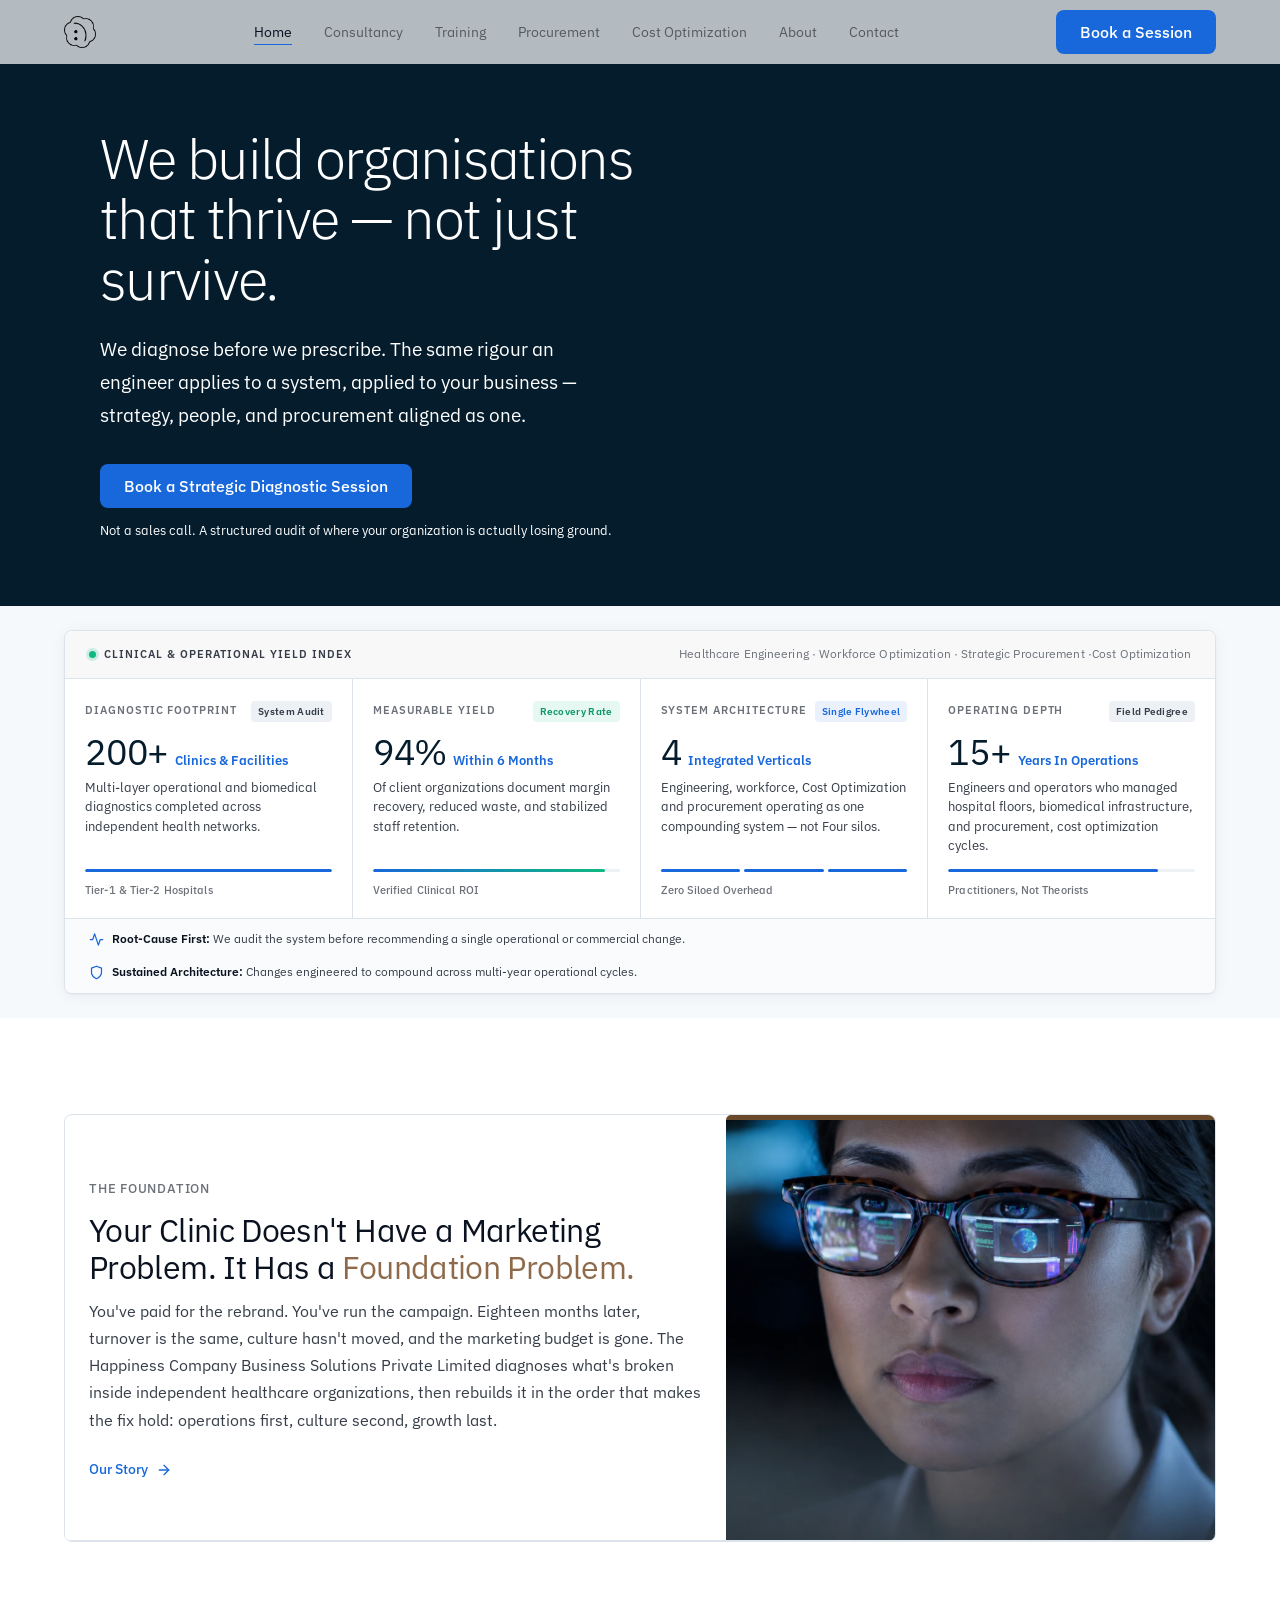
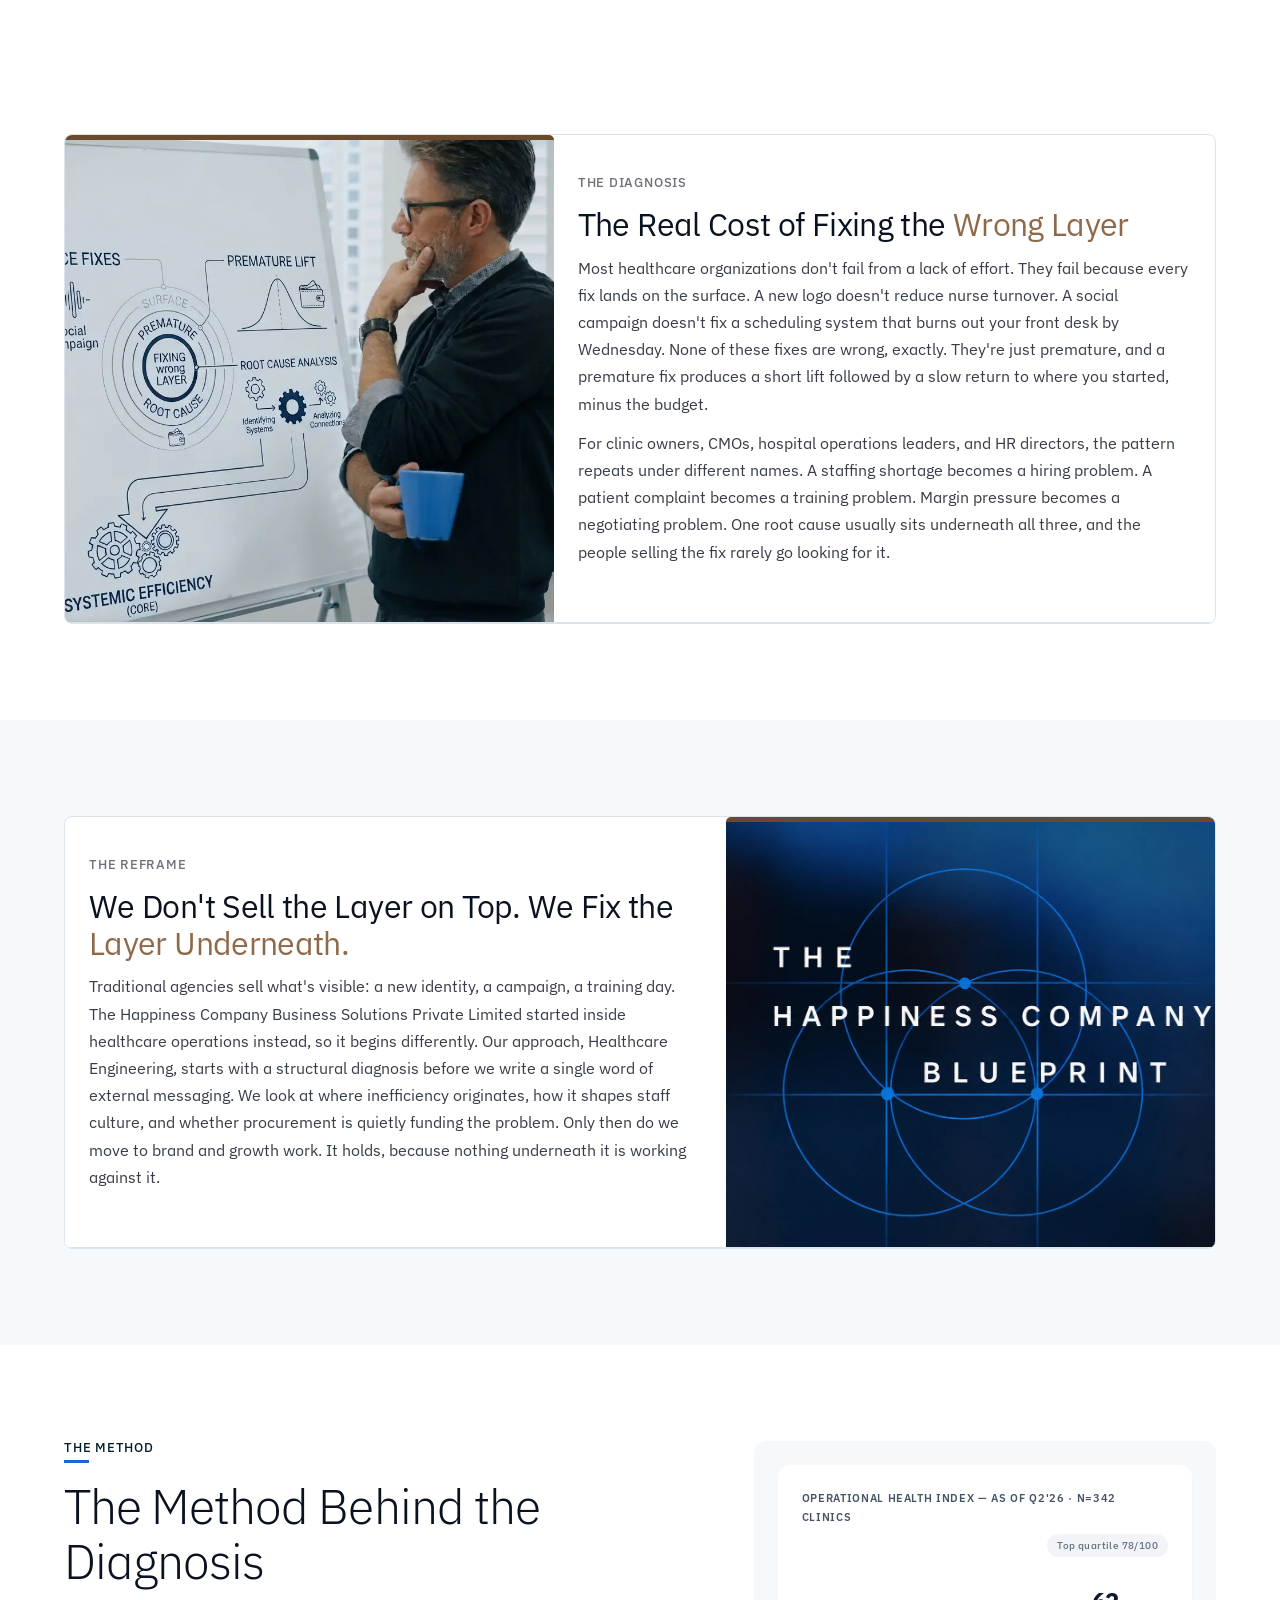
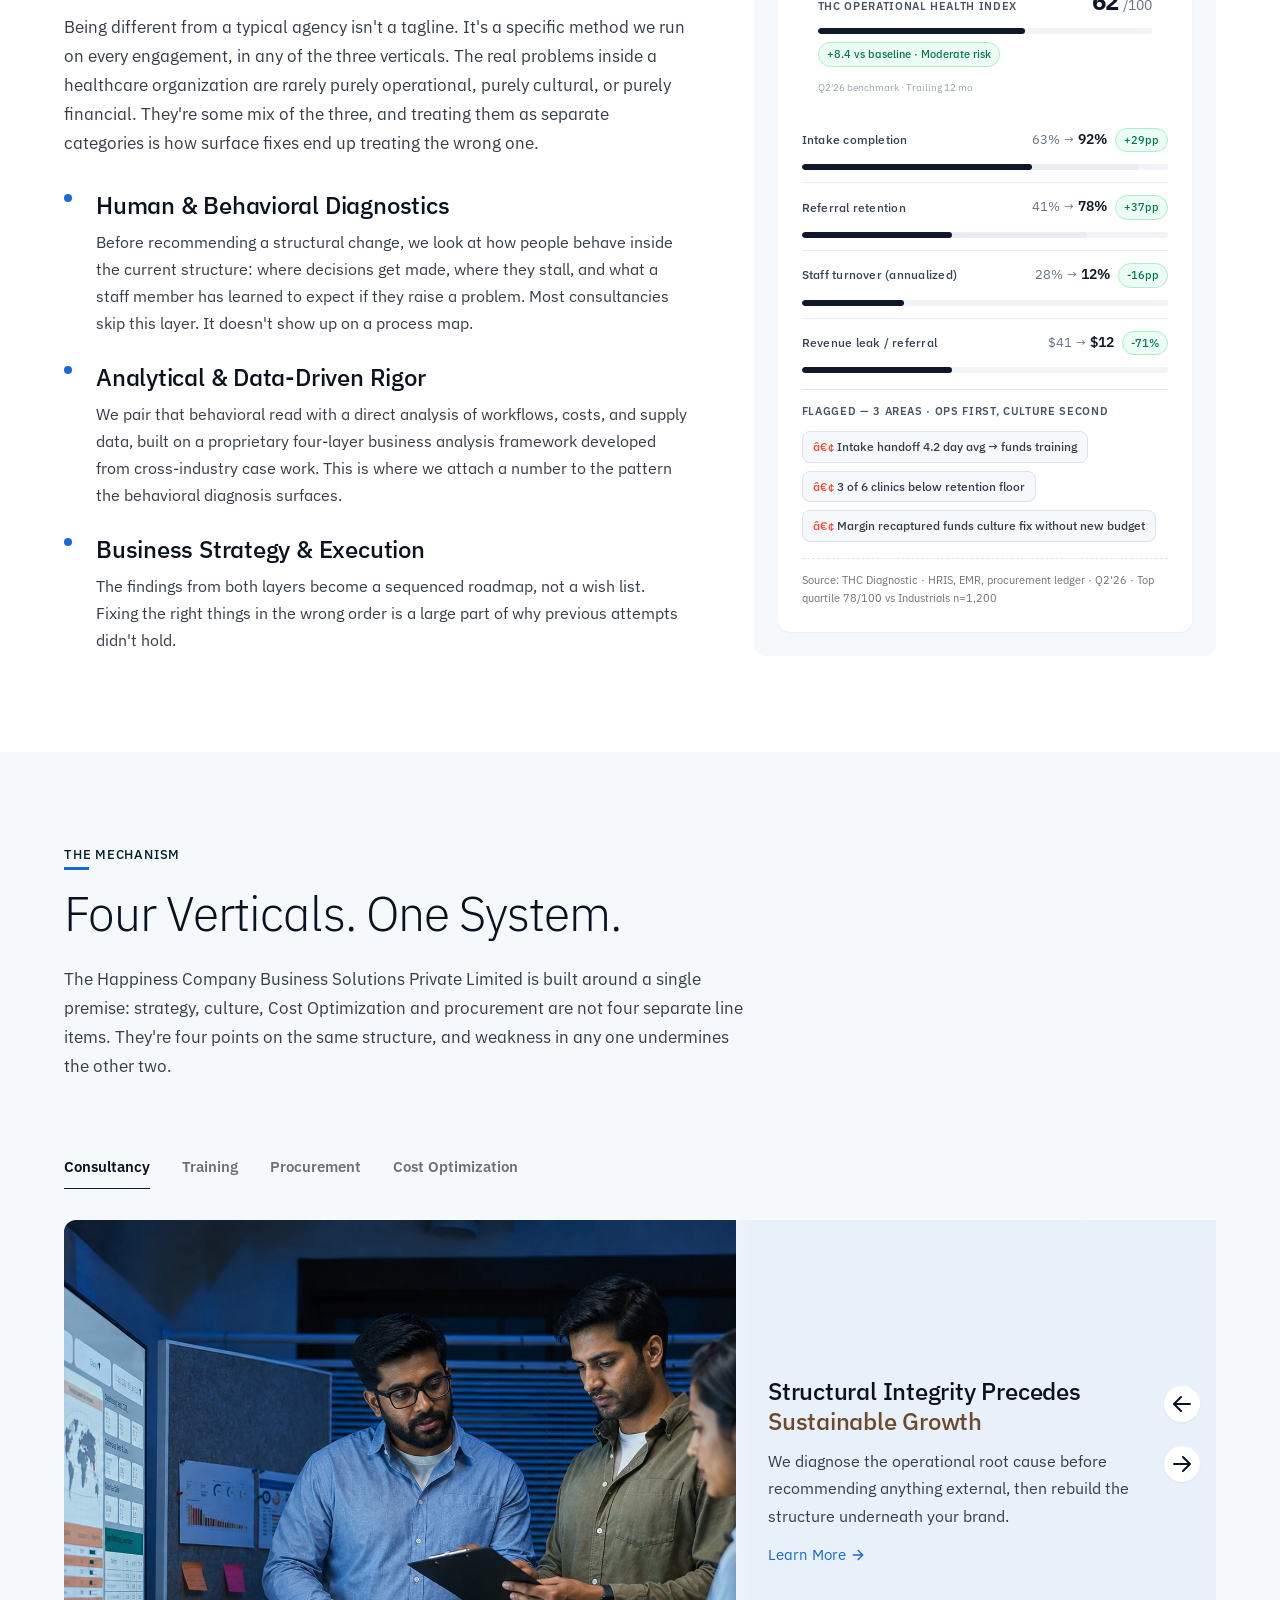
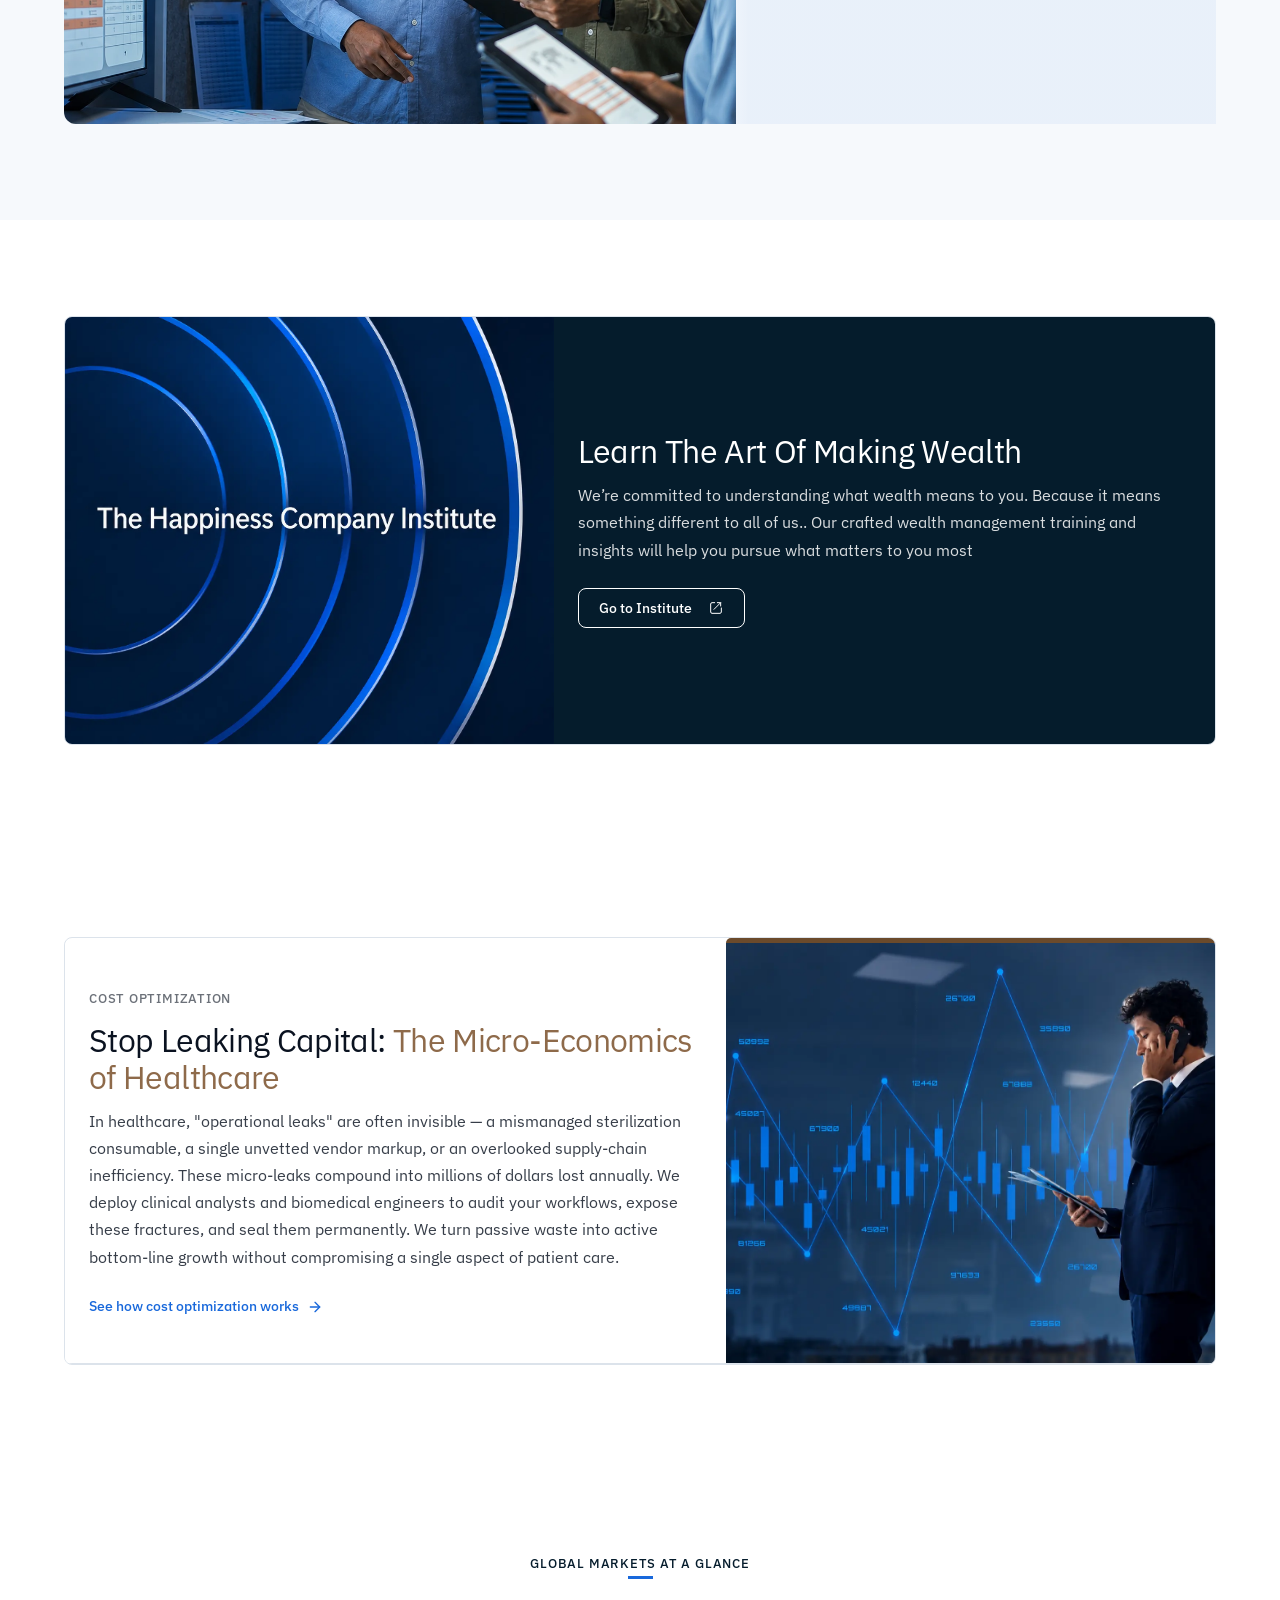
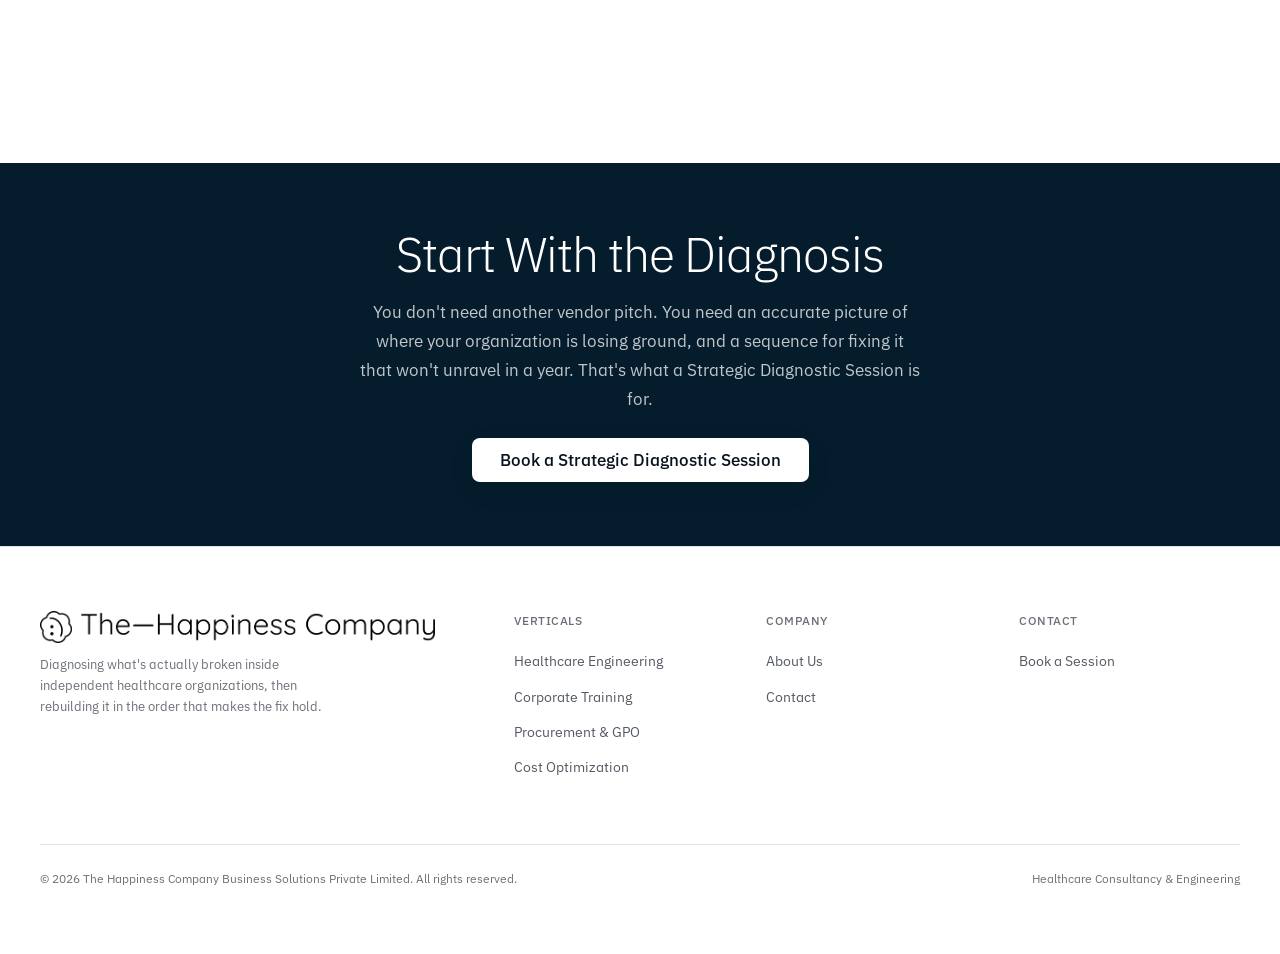
==== commit 477fc6e0: "Brand name change" ====
--- a/index.html
+++ b/index.html
@@ -4,9 +4,9 @@
 <head>
   <meta charset="UTF-8">
   <meta name="viewport" content="width=device-width, initial-scale=1.0">
-  <title>THC Business Solutions — Healthcare Consultancy & Engineering</title>
+  <title>The Happiness Company Business Solutions Private Limited — Healthcare Consultancy & Engineering</title>
   <meta name="description"
-    content="THC Business Solutions diagnoses what's actually broken inside independent healthcare organizations, then rebuilds it in the order that makes the fix hold.">
+    content="The Happiness Company Business Solutions Private Limited diagnoses what's actually broken inside independent healthcare organizations, then rebuilds it in the order that makes the fix hold.">
   <link rel="stylesheet" href="css/style.css">
 </head>
 
@@ -17,7 +17,7 @@
   <nav class="nav">
     <div class="nav-inner">
       <a href="index.html" class="nav-logo">
-        <img src="assets/shared/logo.png" width="32" height="32" alt="THC Business Solutions">
+        <img src="assets/shared/logo.png" width="32" height="32" alt="The Happiness Company Business Solutions Private Limited">
       </a>
       <ul class="nav-links">
         <li><a href="index.html">Home</a></li>
@@ -193,7 +193,7 @@
             <h2 class="thc-lvp__title">Your Clinic Doesn't Have a Marketing Problem. It Has a <span
                 class="thc-lvp__accent">Foundation Problem.</span></h2>
             <p class="thc-lvp__desc">You've paid for the rebrand. You've run the campaign. Eighteen months later,
-              turnover is the same, culture hasn't moved, and the marketing budget is gone. THC Business Solutions
+              turnover is the same, culture hasn't moved, and the marketing budget is gone. The Happiness Company Business Solutions Private Limited
               diagnoses what's broken inside independent healthcare organizations, then rebuilds it in the order that
               makes the fix hold: operations first, culture second, growth last.</p>
             <a class="thc-lvp__link" href="about.html">Our Story
@@ -246,7 +246,7 @@
             <h2 class="thc-lvp__title">We Don't Sell the Layer on Top. We Fix the <span class="thc-lvp__accent">Layer
                 Underneath.</span></h2>
             <p class="thc-lvp__desc">Traditional agencies sell what's visible: a new identity, a campaign, a training
-              day. THC Business Solutions started inside healthcare operations instead, so it begins differently. Our
+              day. The Happiness Company Business Solutions Private Limited started inside healthcare operations instead, so it begins differently. Our
               approach, Healthcare Engineering, starts with a structural diagnosis before we write a single word of
               external messaging. We look at where inefficiency originates, how it shapes staff culture, and whether
               procurement is quietly funding the problem. Only then do we move to brand and growth work. It holds,
@@ -387,7 +387,7 @@
         <div class="fade-in">
           <p class="micro-cap section-label">The Mechanism</p>
           <h2 class="display-xl section-title">Four Verticals. One System.</h2>
-          <p class="body-lg section-body">THC Business Solutions is built around a single premise: strategy, culture,
+          <p class="body-lg section-body">The Happiness Company Business Solutions Private Limited is built around a single premise: strategy, culture,
             Cost Optimization
             and procurement are not four separate line items. They're four points on the same structure, and weakness
             in any one undermines the other two.</p>
@@ -586,7 +586,7 @@
       <div class="footer-grid">
         <div class="footer-brand">
           <a href="index.html" class="nav-logo">
-            <img src="assets/shared/logoname.png" width="1726" height="140" alt="THC Business Solutions" loading="lazy" decoding="async">
+            <img src="assets/shared/logoname.png" width="1726" height="140" alt="The Happiness Company Business Solutions Private Limited" loading="lazy" decoding="async">
           </a>
           <p>Diagnosing what's actually broken inside independent healthcare organizations, then rebuilding it in the
             order that makes the fix hold.</p>
@@ -615,7 +615,7 @@
         </div>
       </div>
       <div class="footer-bottom">
-        <span>&copy; 2026 THC Business Solutions. All rights reserved.</span>
+        <span>&copy; 2026 The Happiness Company Business Solutions Private Limited. All rights reserved.</span>
         <span>Healthcare Consultancy &amp; Engineering</span>
       </div>
     </div>
--- a/css/style.css
+++ b/css/style.css
@@ -1,5 +1,5 @@
 /* ============================================================
-   THC Business Solutions â€” Stripe-Inspired Design System v2
+   The Happiness Company Business Solutions Private Limited â€” Stripe-Inspired Design System v2
    ============================================================ */
 
 @import url('https://fonts.googleapis.com/css2?family=IBM+Plex+Sans:ital,wght@0,100;0,200;0,300;0,400;0,500;0,600;0,700;1,100;1,200;1,300;1,400;1,500;1,600&display=swap');
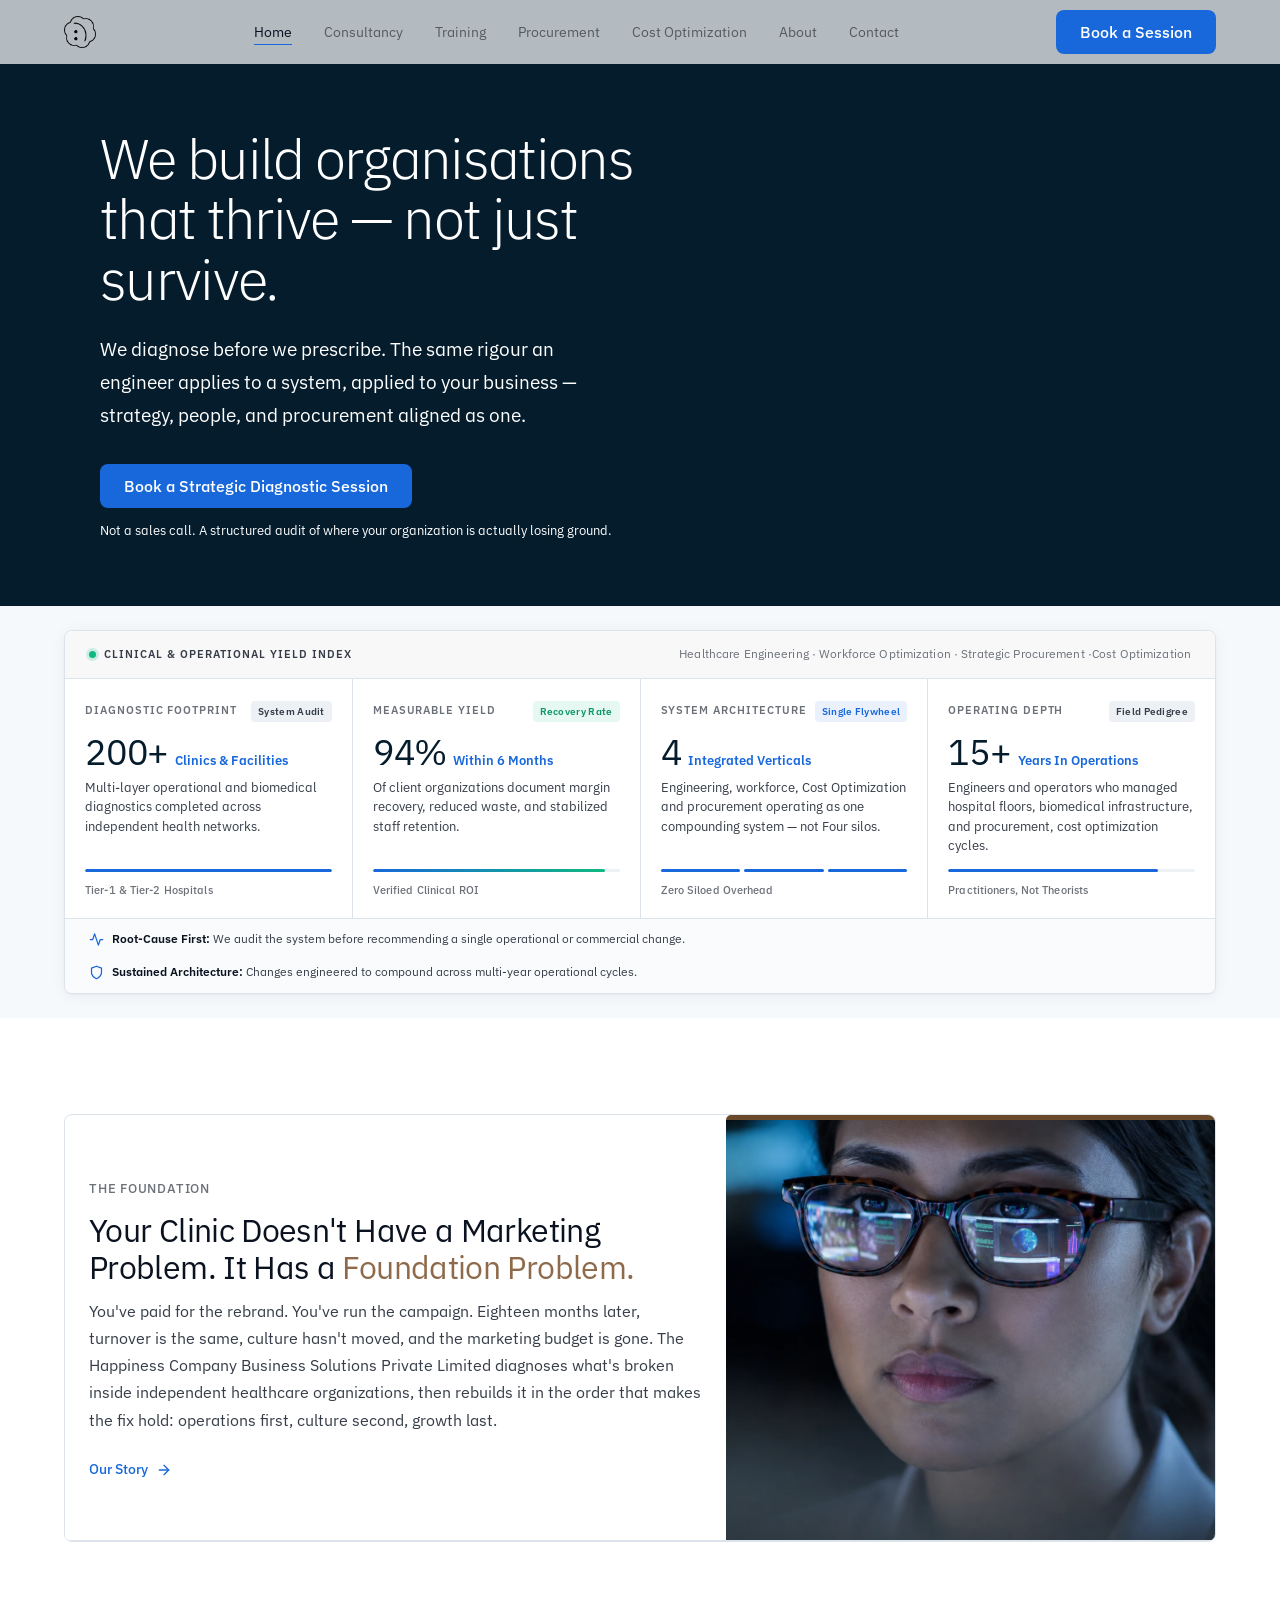
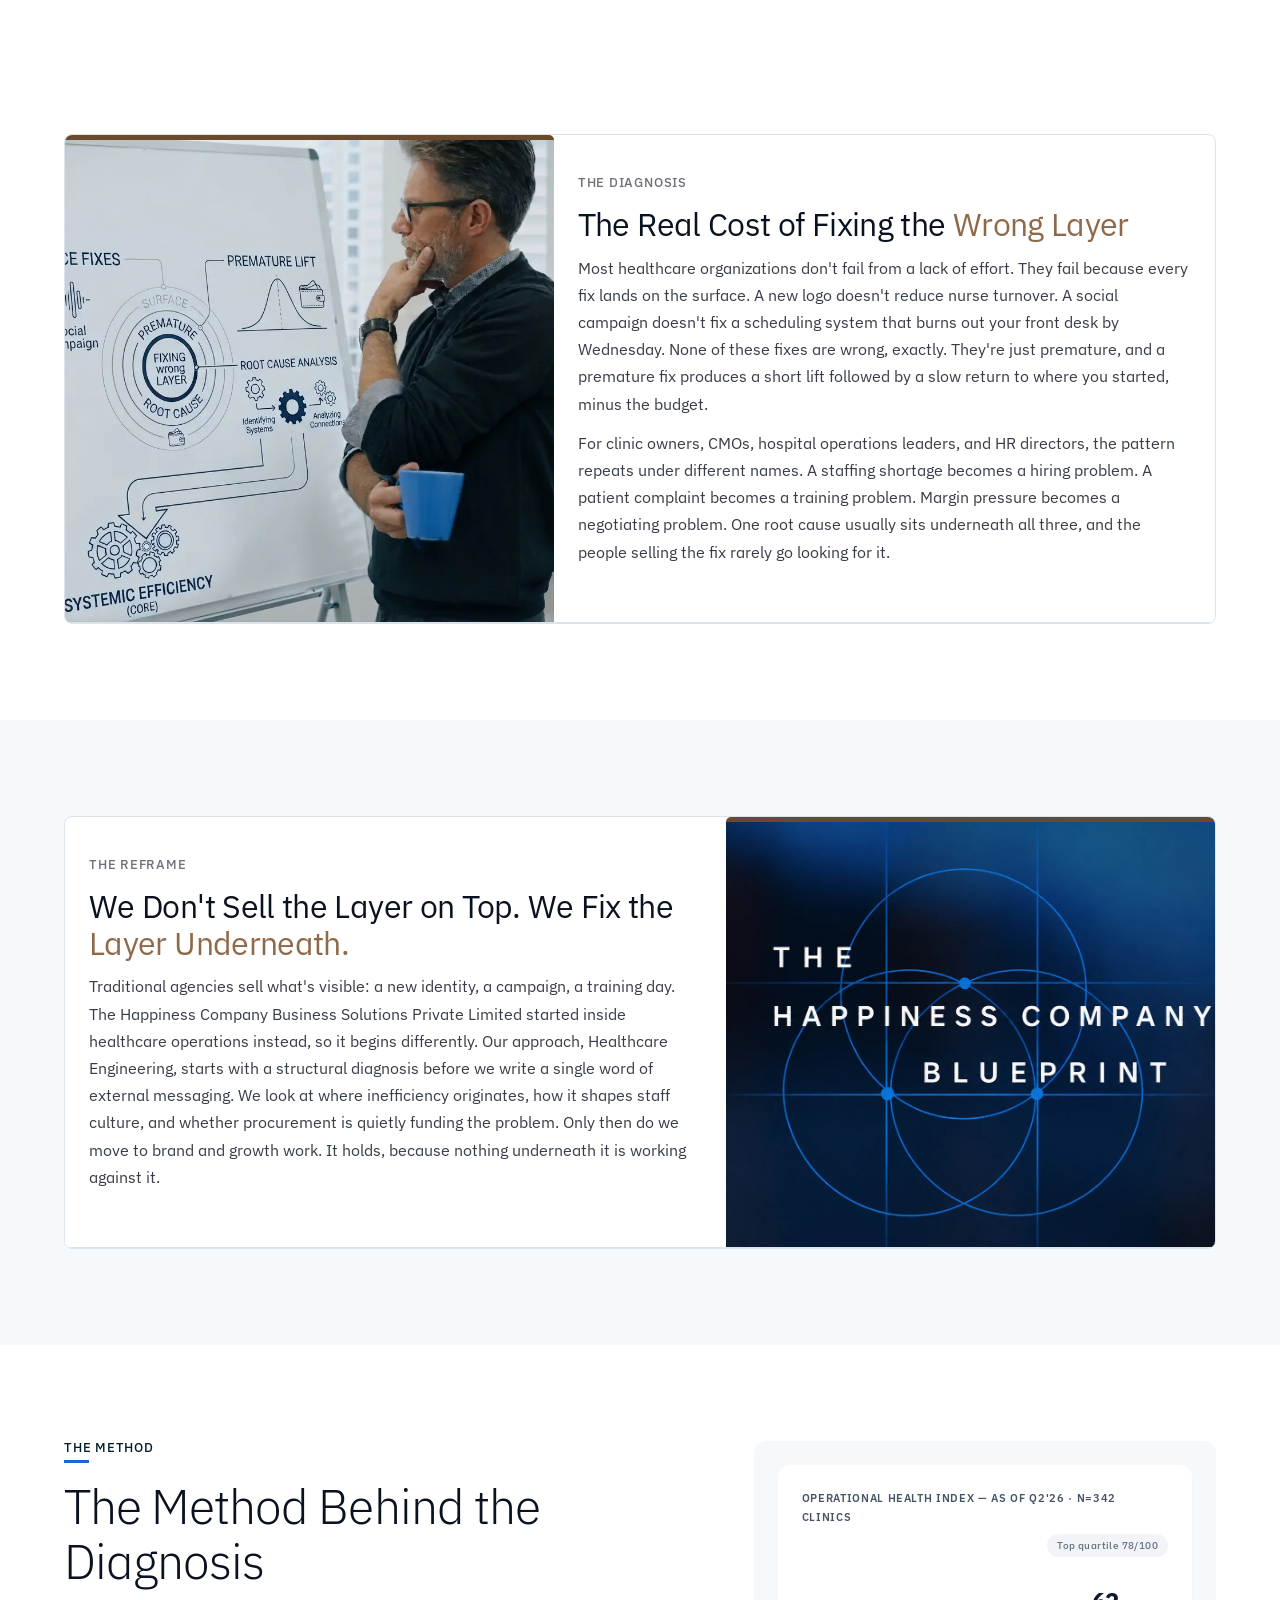
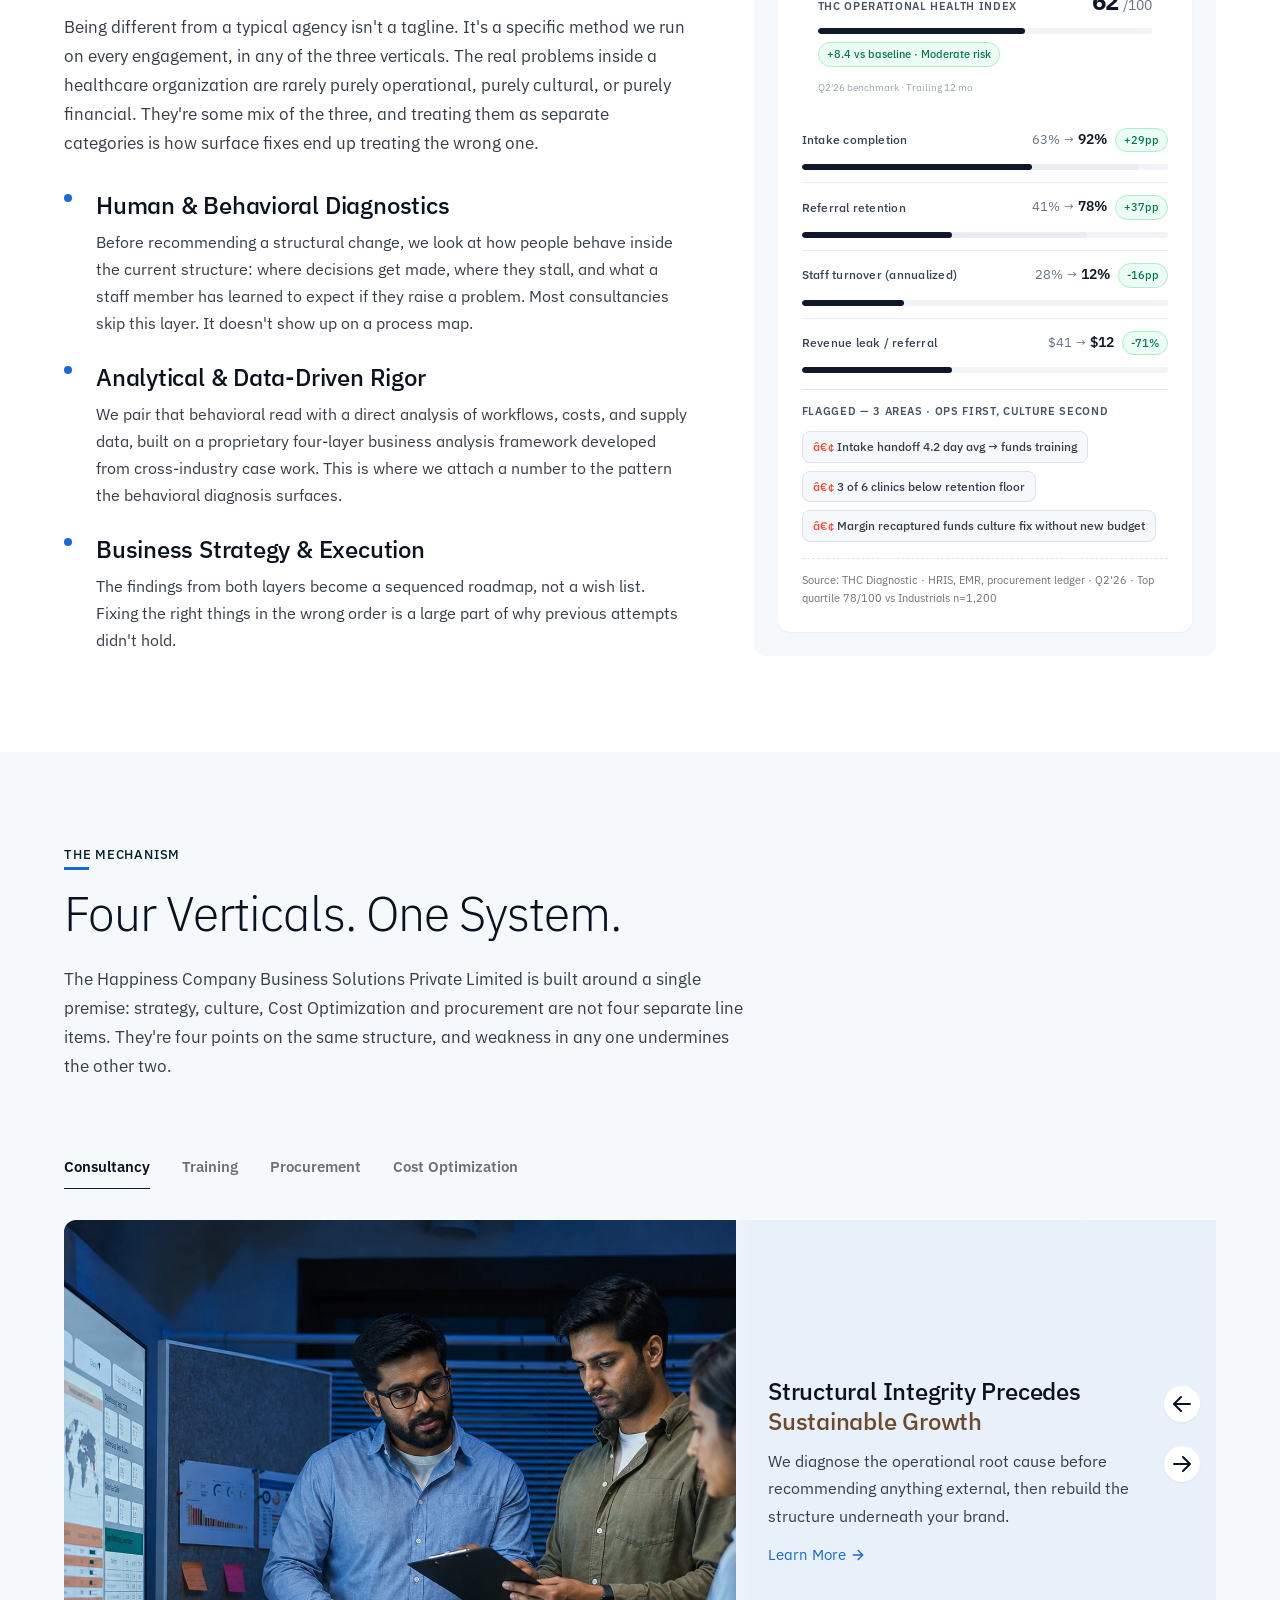
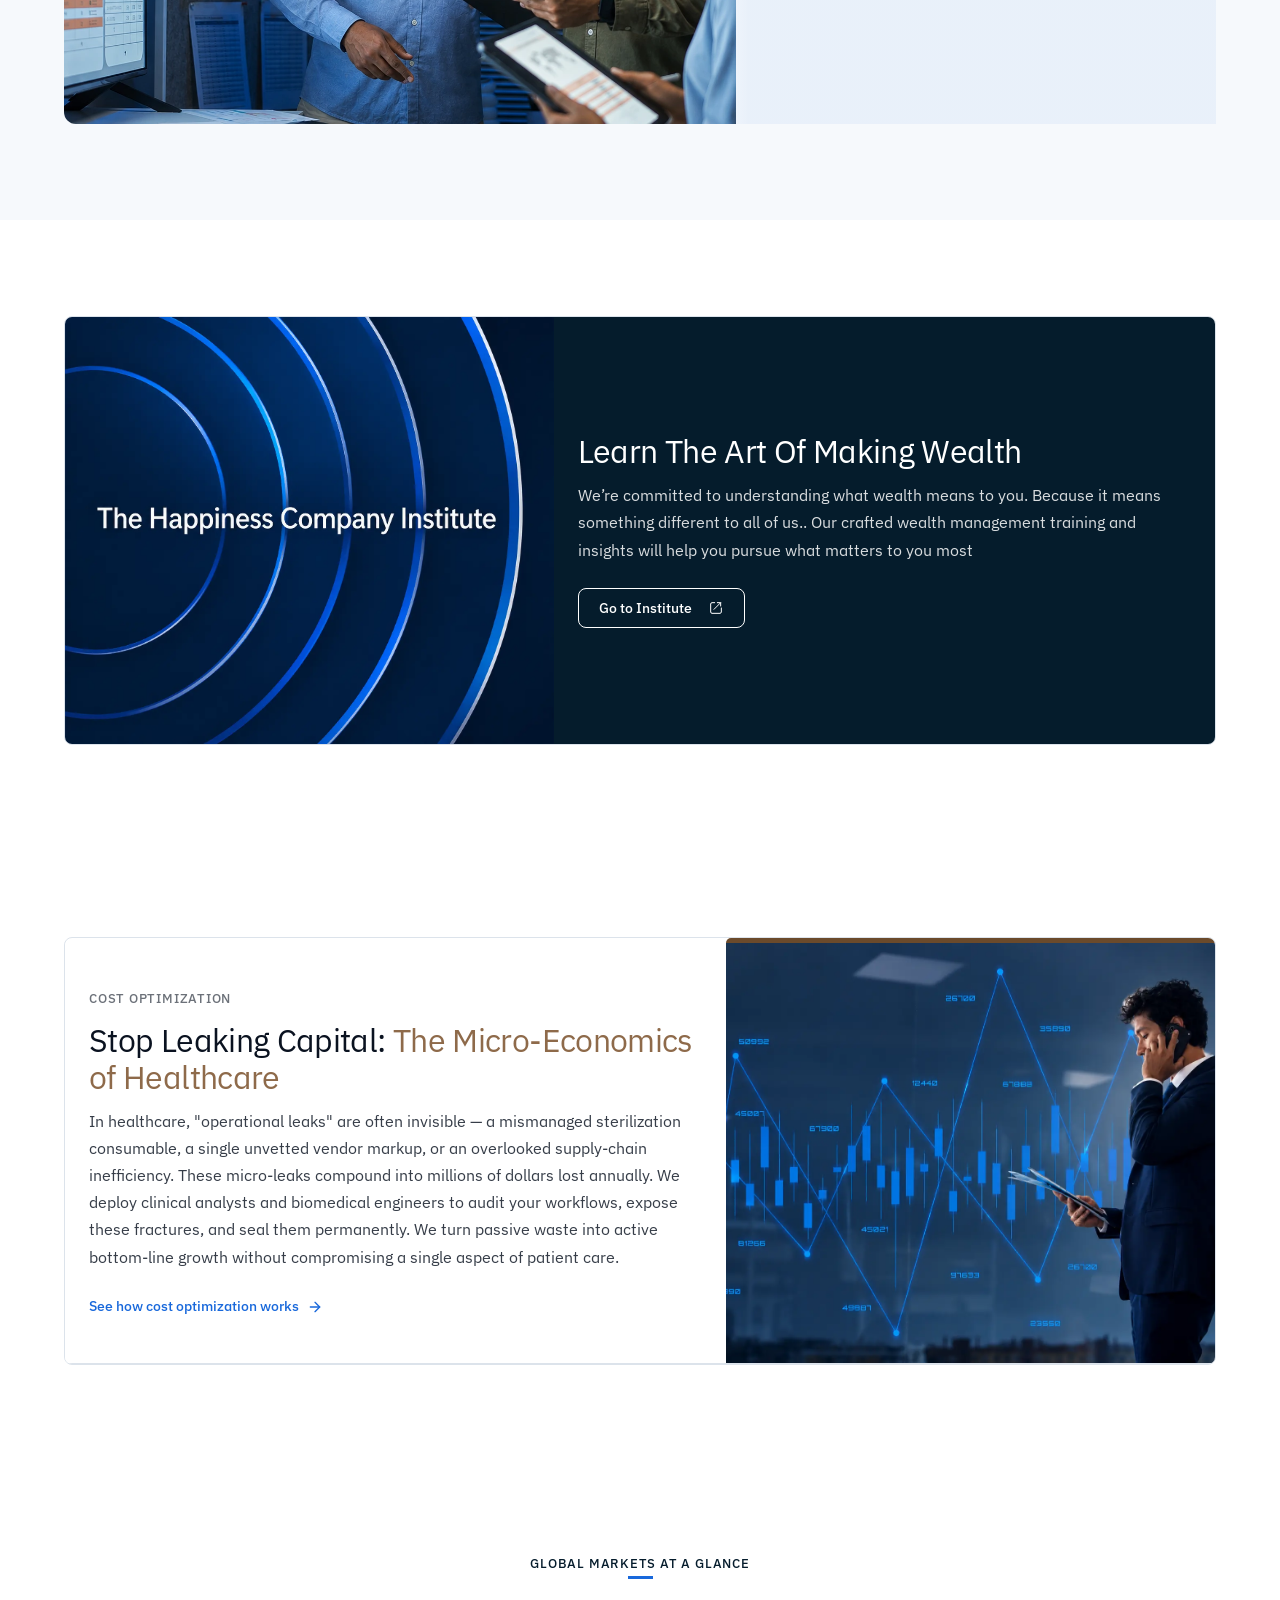
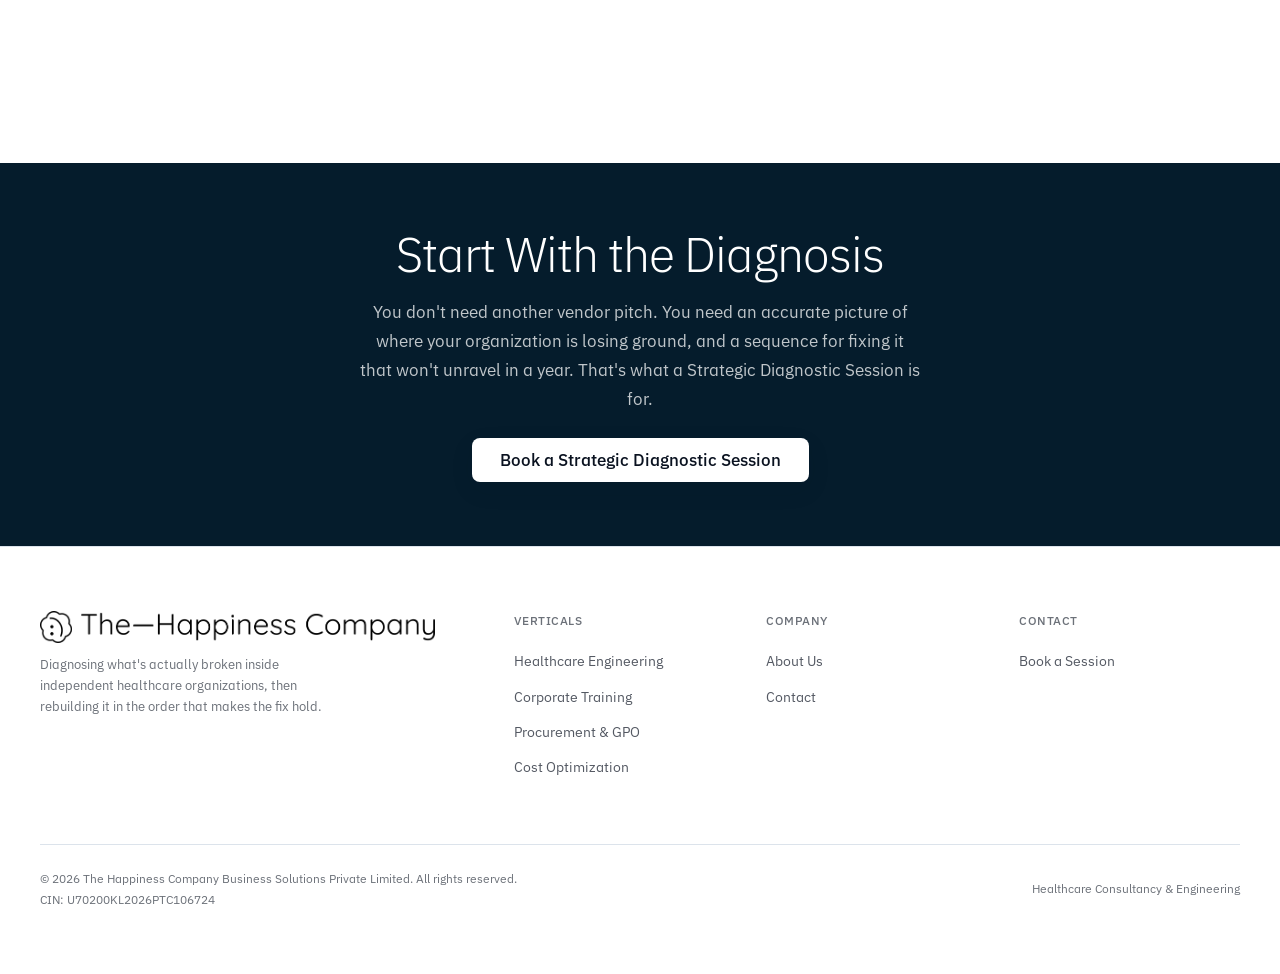
==== commit 1413e14b: "Add CIN in footer and route booking CTAs to zcal" ====
--- a/index.html
+++ b/index.html
@@ -28,7 +28,7 @@
         <li><a href="about.html">About</a></li>
         <li><a href="contact.html">Contact</a></li>
       </ul>
-      <a href="contact.html" class="btn btn-primary nav-cta">Book a Session</a>
+      <a href="https://zcal.co/happinesscompany/client" target="_blank" rel="noopener" class="btn btn-primary nav-cta">Book a Session</a>
       <button class="nav-mobile-toggle" aria-label="Toggle menu" aria-expanded="false">
         <svg viewBox="0 0 24 24" fill="none" stroke="currentColor" stroke-width="2" stroke-linecap="round"
           aria-hidden="true">
@@ -55,7 +55,7 @@
             <p class="body-lg hero-subhead fade-in delay-1">We diagnose before we prescribe. The same rigour an engineer
               applies to a system, applied to your business — strategy, people, and procurement aligned as one.</p>
             <div class="fade-in delay-2">
-              <a href="contact.html" class="btn btn-primary">Book a Strategic Diagnostic Session</a>
+              <a href="https://zcal.co/happinesscompany/client" target="_blank" rel="noopener" class="btn btn-primary">Book a Strategic Diagnostic Session</a>
               <p class="hero-cta-support">Not a sales call. A structured audit of where your organization is actually
                 losing ground.</p>
             </div>
@@ -573,7 +573,7 @@
           <p class="body-lg">You don't need another vendor pitch. You need an accurate picture of where your
             organization is losing ground, and a sequence for fixing it that won't unravel in a year. That's what a
             Strategic Diagnostic Session is for.</p>
-          <a href="contact.html" class="btn btn-primary">Book a Strategic Diagnostic Session</a>
+          <a href="https://zcal.co/happinesscompany/client" target="_blank" rel="noopener" class="btn btn-primary">Book a Strategic Diagnostic Session</a>
         </div>
       </div>
     </section>
@@ -610,12 +610,12 @@
         <div class="footer-col">
           <h4>Contact</h4>
           <ul>
-            <li><a href="contact.html">Book a Session</a></li>
+            <li><a href="https://zcal.co/happinesscompany/client" target="_blank" rel="noopener">Book a Session</a></li>
           </ul>
         </div>
       </div>
       <div class="footer-bottom">
-        <span>&copy; 2026 The Happiness Company Business Solutions Private Limited. All rights reserved.</span>
+        <span>&copy; 2026 The Happiness Company Business Solutions Private Limited. All rights reserved.<br>CIN: U70200KL2026PTC106724</span>
         <span>Healthcare Consultancy &amp; Engineering</span>
       </div>
     </div>
--- a/css/style.css
+++ b/css/style.css
@@ -1,3242 +1,3242 @@
-/* ============================================================
-   The Happiness Company Business Solutions Private Limited â€” Stripe-Inspired Design System v2
-   ============================================================ */
-
-@import url('https://fonts.googleapis.com/css2?family=IBM+Plex+Sans:ital,wght@0,100;0,200;0,300;0,400;0,500;0,600;0,700;1,100;1,200;1,300;1,400;1,500;1,600&display=swap');
-@import url('thc-value-prop.css');
-@import url('jpm-hero.css');
-
-:root {
-  /* ==============================================================
-     REBRAND CONTRACT â€” edit ONLY these 3 master colour names to
-     restyle every page. Each scale below derives itself
-     automatically from them, so a rebrand is a 3-line change:
-       --brand-primary    primary brand colour   (buttons, links, fills)
-       --brand-secondary  deep brand navy        (dark sections, footer, navy tints)
-       --brand-accent     accent colour          (highlights, CTAs)
-     ============================================================== */
-  --brand-primary: #1868DB;
-  --brand-secondary: #051C2C;
-  --brand-accent: #FF462D;
-
-  /* ---- Fixed neutrals (brand-independent; keep AA) ---- */
-  --brand-white: #ffffff;
-  --brand-black: #0a1220;
-  /* ink base â€” near-black */
-
-  /* ---- Primary brand scale (derived from --brand-primary) ---- */
-  --primary: var(--brand-primary);
-  /* base */
-  --primary-bright: color-mix(in srgb, var(--brand-primary) 90%, var(--brand-white));
-  /* ~#2f77de bright action blue */
-  --primary-soft: color-mix(in srgb, var(--brand-primary) 76%, var(--brand-white));
-  /* ~#4f8ce4 lighter blue */
-  --primary-deep: color-mix(in srgb, var(--brand-primary) 84%, var(--brand-black));
-  /* ~#1456b8 hover */
-  --primary-press: color-mix(in srgb, var(--brand-primary) 60%, var(--brand-black));
-  /* ~#0e3e85 active */
-  --primary-bg-subdued: color-mix(in srgb, var(--brand-primary) 10%, var(--brand-white));
-  /* ~#e8f0fb soft fill */
-
-  /* ---- Text scale (fixed neutrals Â· every tier â‰¥4.5:1 on white) ---- */
-  --ink: var(--brand-black);
-  /* ~#0a1220 Â· 18.8:1 AAA */
-  --ink-secondary: color-mix(in srgb, var(--brand-black) 82%, var(--brand-white));
-  /* ~#363c48 Â· ~11:1 AAA */
-  --ink-mute-2: color-mix(in srgb, var(--brand-black) 70%, var(--brand-white));
-  /* ~#545962 Â· ~7:1 AAA */
-  --ink-mute: color-mix(in srgb, var(--brand-black) 60%, var(--brand-white));
-  /* ~#6c7179 Â· 4.9:1 AA floor */
-  --micro-cap-color: var(--brand-secondary);
-  /* micro-cap labels â€” navy, white on dark */
-  --micro-cap-underline: var(--primary);
-  /* micro-cap underline â€” primary blue, white on dark */
-
-  /* ---- Dark brand navy tints (derived from --brand-secondary) ---- */
-  --brand-dark-900: var(--brand-secondary);
-  /* darkest navy */
-  --brand-navy: color-mix(in srgb, var(--brand-secondary) 72%, var(--brand-primary));
-  /* ~#0a315d navy chips */
-  --brand-core: color-mix(in srgb, var(--brand-secondary) 93%, var(--brand-primary));
-  /* ~#06304f */
-
-  /* ---- Accent scale (derived from --brand-accent) ---- */
-  --ruby: var(--brand-accent);
-  /* accent base */
-  --accent-text: color-mix(in srgb, var(--brand-accent) 45%, var(--brand-black));
-  /* dark accent, readable on white */
-  --magenta: color-mix(in srgb, var(--brand-accent) 77%, var(--brand-white));
-  /* ~#ff7161 warm highlight */
-  --sky-soft: color-mix(in srgb, var(--brand-primary) 42%, var(--brand-white));
-  /* ~#9ec0f0 light blue */
-
-  /* ---- On-dark surfaces (fixed alpha overlays) ---- */
-  --on-dark-secondary: rgba(255, 255, 255, 0.75);
-  --on-dark-faint: rgba(255, 255, 255, 0.1);
-  --on-dark-chip: rgba(255, 255, 255, 0.12);
-  --on-dark-chip-hover: rgba(255, 255, 255, 0.18);
-  --on-dark-chip-text: #eaf0f9;
-  --on-dark-close: rgba(255, 255, 255, 0.22);
-  --overlay-soft: rgba(255, 255, 255, 0.15);
-
-  /* ---- Nav surfaces (fixed glass alphas) ---- */
-  --nav-glass: rgba(255, 255, 255, 0.7);
-  --nav-solid: rgba(255, 255, 255, 0.96);
-
-  /* ---- Mesh gradient colours (hero artwork Â· fixed by design) ---- */
-  --mesh-cream: #f5e9d4;
-  --mesh-orange: #fed7aa;
-  --mesh-blue-light: #bbd4f7;
-  --mesh-blue-mid: #7aaeed;
-  --mesh-coral: #ff8a75;
-
-  /* ---- Surfaces ---- */
-  --on-primary: var(--brand-white);
-  --canvas: var(--brand-white);
-  --canvas-soft: #f6f9fc;
-  --canvas-glass: rgba(255, 255, 255, 0.94);
-  --hairline: #dce3eb;
-  --track-bg: #edf1f6;
-  --border-color: var(--border-color);
-  --gradient-primary: linear-gradient(90deg, var(--primary), var(--primary-soft));
-  --font-sans: 'IBM Plex Sans', 'SF Pro Display', system-ui, -apple-system, sans-serif;
-  --space-xs: 4px;
-  --space-sm: 8px;
-  --space-md: 12px;
-  --space-lg: 16px;
-  --space-xl: 24px;
-  --space-xxl: 32px;
-  --space-huge: 64px;
-  /* Corner radius â€” change --radius once to restyle every corner site-wide */
-  --radius: 8px;
-  --radius-lg: var(--radius);
-  --radius-card: var(--radius);
-  --radius-btn: var(--radius);
-  --radius-img: var(--radius);
-  --radius-pill: 999px;
-  --btn-height: 44px;
-  --shadow-sm: rgba(5, 28, 44, 0.08) 0 1px 3px;
-  --shadow-md: rgba(5, 28, 44, 0.08) 0 8px 24px, rgba(5, 28, 44, 0.04) 0 2px 6px;
-  --shadow-lg: rgba(5, 28, 44, 0.12) 0 16px 48px, rgba(5, 28, 44, 0.06) 0 4px 12px;
-  --ease-out: cubic-bezier(0.16, 1, 0.3, 1);
-  --container-max: 1200px;
-  --nav-height: 64px;
-}
-
-*,
-*::before,
-*::after {
-  margin: 0;
-  padding: 0;
-  box-sizing: border-box;
-}
-
-html {
-  scroll-behavior: smooth;
-  -webkit-font-smoothing: antialiased;
-  -moz-osx-font-smoothing: grayscale;
-}
-
-body {
-  font-family: var(--font-sans);
-  font-weight: 400;
-  font-size: 16px;
-  line-height: 1.7;
-  color: var(--ink);
-  background: var(--canvas);
-  font-feature-settings: 'ss01' on;
-  overflow-x: hidden;
-}
-
-img {
-  max-width: 100%;
-  display: block;
-}
-
-a {
-  color: var(--primary);
-  text-decoration: none;
-  transition: color 0.2s var(--ease-out);
-}
-
-a:hover {
-  color: var(--primary-deep);
-}
-
-/* --- Typography --- */
-.display-xxl {
-  font-size: clamp(32px, 2.5vw + 24px, 64px);
-  font-weight: 300;
-  line-height: 1.08;
-  letter-spacing: -0.03em;
-}
-
-.display-xl {
-  font-size: 48px;
-  font-weight: 300;
-  line-height: 1.15;
-  letter-spacing: -0.96px;
-}
-
-.heading-lg {
-  font-size: 24px;
-  font-weight: 500;
-  line-height: 1.3;
-  letter-spacing: -0.22px;
-}
-
-.heading-md {
-  font-size: 18px;
-  font-weight: 500;
-  line-height: 1.3;
-  letter-spacing: -0.2px;
-}
-
-.body-lg {
-  font-size: 17px;
-  font-weight: 400;
-  line-height: 1.7;
-  letter-spacing: 0;
-}
-
-p.hero-subhead {
-  font-size: clamp(15px, 0.5vw + 13px, 20px);
-}
-
-.body-md {
-  font-size: 16px;
-  font-weight: 400;
-  line-height: 1.7;
-  letter-spacing: 0;
-}
-
-.caption {
-  font-size: 13px;
-  font-weight: 400;
-  line-height: 1.5;
-  letter-spacing: 0;
-}
-
-.micro-cap {
-  font-size: 13px;
-  font-weight: 500;
-  line-height: 1.15;
-  letter-spacing: 0.06em;
-  text-transform: uppercase;
-  color: var(--micro-cap-color);
-}
-
-.micro-cap::after {
-  content: '';
-  display: block;
-  width: 25px;
-  height: 3px;
-  margin-top: 4px;
-  background: var(--micro-cap-underline);
-}
-
-.section-dark .micro-cap,
-.sub-dialog__head .micro-cap {
-  --micro-cap-color: var(--on-primary);
-  --micro-cap-underline: var(--on-primary);
-}
-
-/* --- Container --- */
-.container {
-  max-width: var(--container-max);
-  margin: 0 auto;
-  padding: 0 var(--space-xl);
-}
-
-/* --- Navbar --- */
-.nav {
-  position: fixed;
-  top: 0;
-  left: 0;
-  right: 0;
-  height: var(--nav-height);
-  z-index: 1000;
-  transition: background 0.4s var(--ease-out), box-shadow 0.4s var(--ease-out), backdrop-filter 0.4s var(--ease-out);
-  background: var(--nav-glass);
-  backdrop-filter: blur(16px);
-  -webkit-backdrop-filter: blur(16px);
-}
-
-.nav.scrolled {
-  background: var(--nav-solid);
-  box-shadow: 0 1px 3px color-mix(in srgb, var(--ink) 8%, transparent);
-}
-
-.nav-inner {
-  max-width: var(--container-max);
-  margin: 0 auto;
-  padding: 0 var(--space-xl);
-  display: flex;
-  align-items: center;
-  justify-content: space-between;
-  height: 100%;
-}
-
-.nav-logo {
-  display: flex;
-  align-items: center;
-  gap: var(--space-sm);
-  font-size: 18px;
-  font-weight: 500;
-  color: var(--ink);
-  text-decoration: none;
-  letter-spacing: -0.3px;
-  flex-shrink: 0;
-}
-
-.nav-links {
-  display: flex;
-  align-items: center;
-  gap: var(--space-xxl);
-  list-style: none;
-}
-
-.nav-links a {
-  font-size: 14px;
-  font-weight: 400;
-  color: var(--ink-mute-2);
-  text-decoration: none;
-  transition: color 0.2s var(--ease-out);
-  white-space: nowrap;
-  position: relative;
-}
-
-.nav-links a::after {
-  content: '';
-  position: absolute;
-  bottom: -4px;
-  left: 0;
-  width: 0;
-  height: 1.5px;
-  background: var(--primary);
-  transition: width 0.3s var(--ease-out);
-}
-
-.nav-links a:hover::after,
-.nav-links a.active::after {
-  width: 100%;
-}
-
-.nav-links a:hover,
-.nav-links a.active {
-  color: var(--ink);
-}
-
-.nav-cta {
-  flex-shrink: 0;
-}
-
-.nav-mobile-toggle {
-  display: none;
-  background: none;
-  border: none;
-  cursor: pointer;
-  padding: var(--space-sm);
-  color: var(--ink);
-}
-
-.nav-mobile-toggle svg {
-  width: 24px;
-  height: 24px;
-}
-
-/* --- Buttons --- */
-.btn {
-  display: inline-flex;
-  align-items: center;
-  justify-content: center;
-  font-family: var(--font-sans);
-  font-size: 16px;
-  font-weight: 500;
-  line-height: 1;
-  letter-spacing: 0;
-  height: var(--btn-height);
-  padding: 0 24px;
-  border-radius: var(--radius-btn);
-  border: none;
-  cursor: pointer;
-  transition: background 0.25s var(--ease-out), box-shadow 0.25s var(--ease-out), transform 0.25s var(--ease-out), color 0.25s var(--ease-out);
-  text-decoration: none;
-  white-space: nowrap;
-  position: relative;
-  overflow: hidden;
-}
-
-.btn::after {
-  content: '';
-  position: absolute;
-  inset: 0;
-  background: var(--overlay-soft);
-  opacity: 0;
-  transition: opacity 0.3s var(--ease-out);
-}
-
-.btn:hover::after {
-  opacity: 1;
-}
-
-.btn-primary {
-  background: var(--primary);
-  color: var(--on-primary);
-}
-
-.btn-primary:hover {
-  background: var(--primary-deep);
-  color: var(--on-primary);
-  transform: translateY(-1px);
-  box-shadow: 0 4px 12px color-mix(in srgb, var(--primary) 30%, transparent);
-}
-
-.btn-primary:active {
-  background: var(--primary-press);
-  transform: translateY(0);
-}
-
-/* --- Button arrow (Stripe-style hover arrow) --- */
-.btn-arrow svg {
-  margin-left: 8px;
-  stroke: currentColor;
-  fill: none;
-  stroke-width: 2px;
-  stroke-linecap: round;
-  stroke-linejoin: round;
-  flex-shrink: 0;
-}
-
-.btn-arrow .arrow-line {
-  opacity: 0;
-  transition: opacity 150ms cubic-bezier(0.215, 0.61, 0.355, 1);
-}
-
-.btn-arrow .arrow-tip {
-  transform: translateX(0);
-  transition: transform 150ms cubic-bezier(0.215, 0.61, 0.355, 1);
-}
-
-.btn-arrow:hover .arrow-line,
-.panel-card:hover .btn-arrow .arrow-line {
-  opacity: 1;
-}
-
-.btn-arrow:hover .arrow-tip,
-.panel-card:hover .btn-arrow .arrow-tip {
-  transform: translateX(3px);
-}
-
-/* --- Gradient Mesh Hero --- */
-.mesh-hero {
-  position: relative;
-  padding-top: calc(var(--nav-height) + var(--space-huge));
-  padding-bottom: var(--space-huge);
-  overflow: hidden;
-  background: var(--canvas);
-}
-
-.mesh-bg {
-  position: absolute;
-  inset: 0;
-  z-index: 0;
-  overflow: hidden;
-  will-change: transform;
-}
-
-.mesh-bg::before {
-  content: '';
-  position: absolute;
-  top: -30%;
-  left: -15%;
-  width: 130%;
-  height: 90%;
-  background:
-    radial-gradient(ellipse 70% 55% at 15% 30%, var(--mesh-cream) 0%, transparent 55%),
-    radial-gradient(ellipse 55% 45% at 35% 20%, var(--mesh-orange) 0%, transparent 45%),
-    radial-gradient(ellipse 45% 45% at 55% 10%, var(--mesh-blue-light) 0%, transparent 50%),
-    radial-gradient(ellipse 50% 50% at 70% 25%, var(--mesh-blue-mid) 0%, transparent 50%),
-    radial-gradient(ellipse 40% 40% at 30% 60%, var(--primary) 0%, transparent 50%),
-    radial-gradient(ellipse 35% 35% at 60% 65%, var(--ruby) 0%, transparent 45%),
-    radial-gradient(ellipse 30% 30% at 80% 50%, var(--mesh-coral) 0%, transparent 40%);
-  filter: blur(70px);
-  opacity: 0.55;
-  animation: mesh-shift 12s ease-in-out 1;
-  will-change: transform;
-}
-
-@keyframes mesh-shift {
-  0% {
-    transform: scale(1) rotate(0deg) translate(0, 0);
-  }
-
-  33% {
-    transform: scale(1.04) rotate(0.8deg) translate(1%, -1%);
-  }
-
-  66% {
-    transform: scale(0.98) rotate(-0.4deg) translate(-1%, 0.5%);
-  }
-
-  100% {
-    transform: scale(1.02) rotate(-0.6deg) translate(0.5%, -0.5%);
-  }
-}
-
-.mesh-hero>.container {
-  position: relative;
-  z-index: 1;
-}
-
-.mesh-hero h1 {
-  max-width: 760px;
-  margin-bottom: var(--space-xl);
-}
-
-.mesh-hero .hero-subhead {
-  max-width: 680px;
-  color: var(--ink-secondary);
-  margin-bottom: var(--space-xxl);
-}
-
-.mesh-hero .hero-cta-support {
-  margin-top: var(--space-md);
-  font-size: 13px;
-  color: var(--ink-mute);
-}
-
-.hero-image-wrap {
-  position: relative;
-  border-radius: var(--radius-img);
-  overflow: hidden;
-  box-shadow: var(--shadow-lg);
-}
-
-.hero-image-wrap img {
-  width: 100%;
-  height: 400px;
-  object-fit: cover;
-  transition: transform 0.8s var(--ease-out);
-}
-
-.hero-image-wrap:hover img {
-  transform: scale(1.03);
-}
-
-/* --- Hero Visual (image beside text on larger screens) --- */
-.hero-split {
-  display: grid;
-  grid-template-columns: 1fr 1fr;
-  gap: var(--space-huge);
-  align-items: center;
-}
-
-.mesh-hero--full {
-  padding: 0;
-}
-
-.mesh-hero--full .hero-text-col .container {
-  padding-left: calc(var(--space-xl) * 2.5);
-  padding-right: 0;
-}
-
-.hero-split--full {
-  gap: 0;
-  align-items: stretch;
-  min-height: 600px;
-  position: relative;
-  z-index: 1;
-  grid-template-columns: 1fr;
-}
-
-.hero-text-col {
-  display: flex;
-  align-items: center;
-  padding: calc(var(--nav-height) + var(--space-huge)) 0 var(--space-huge) 0;
-}
-
-.hero-text-col .container {
-  width: 100%;
-}
-
-.hero-text-col h1 {
-  max-width: 600px;
-}
-
-.hero-text-col .hero-subhead {
-  max-width: 480px;
-}
-
-.hero-video {
-  position: absolute;
-  inset: 0;
-  width: 100%;
-  height: 100%;
-  object-fit: cover;
-  z-index: 0;
-  background: var(--brand-dark-900);
-}
-
-.mesh-hero--full .hero-text-col h1,
-.mesh-hero--full .hero-text-col .hero-subhead,
-.mesh-hero--full .hero-text-col .hero-cta-support {
-  color: var(--on-primary);
-}
-
-/* --- Hero: full-bleed background image (product pages) --- */
-.mesh-hero--bg {
-  display: flex;
-  align-items: center;
-  min-height: 550px;
-  background: var(--brand-dark-900);
-}
-
-.mesh-hero--bg>.container {
-  width: 100%;
-}
-
-.hero-bg {
-  position: absolute;
-  inset: 0;
-  z-index: 0;
-  overflow: hidden;
-  background: var(--brand-dark-900);
-}
-
-.hero-bg img {
-  width: 100%;
-  height: 100%;
-  object-fit: cover;
-}
-
-.hero-bg::after {
-  content: '';
-  position: absolute;
-  inset: 0;
-  background: linear-gradient(90deg,
-      color-mix(in srgb, var(--brand-dark-900) 60%, transparent) 0%,
-      transparent 100%);
-}
-
-.mesh-hero--bg h1 {
-  color: var(--on-primary);
-}
-
-.mesh-hero--bg .hero-subhead {
-  color: var(--on-primary);
-  max-width: 620px;
-}
-
-/* --- Sections --- */
-.section {
-  padding: 96px 0;
-}
-
-.section-soft {
-  background: var(--canvas-soft);
-}
-
-.section-dark {
-  background: var(--brand-dark-900);
-  color: var(--on-primary);
-}
-
-.section-label {
-  margin-bottom: var(--space-lg);
-}
-
-.section-title {
-  margin-bottom: var(--space-xl);
-  max-width: 760px;
-}
-
-.section-body {
-  max-width: 680px;
-  color: var(--ink-secondary);
-  margin-bottom: var(--space-xl);
-}
-
-.section-dark .section-body {
-  color: var(--on-dark-secondary);
-}
-
-/* --- Business Wireframe (About) â€” Tier 1 light-ground hairline card system --- */
-.wireframe-section {
-  overflow: hidden;
-  background: var(--canvas);
-}
-
-.wireframe-section.wireframe--tier1 {
-  background: var(--canvas);
-}
-
-.wireframe-section.wireframe--tier1 .micro-cap {
-  --micro-cap-color: var(--ink-mute);
-  --micro-cap-underline: var(--primary);
-}
-
-.wireframe-section.wireframe--tier1 .section-title {
-  color: var(--ink);
-}
-
-.wireframe-section.wireframe--tier1 .section-body {
-  color: var(--ink-secondary);
-}
-
-.wireframe-figure {
-  margin-top: 48px;
-}
-
-.wireframe-figure svg {
-  display: block;
-  width: 100%;
-  height: auto;
-  font-family: var(--font-sans);
-}
-
-.wireframe-figure .wireframe-mobile {
-  display: none;
-}
-
-/* --- Cards --- */
-.card {
-  position: relative;
-  background: var(--canvas);
-  border-radius: var(--radius-lg);
-  padding: var(--space-xxl);
-  border: 1px solid var(--hairline);
-  transition: box-shadow 0.4s var(--ease-out), transform 0.4s var(--ease-out);
-  will-change: transform;
-}
-
-.card-icon {
-  position: absolute;
-  top: 50%;
-  right: var(--space-xl);
-  transform: translateY(-50%);
-  width: 80px;
-  height: auto;
-  display: block;
-  opacity: 0.85;
-}
-
-.card:hover {
-  box-shadow: var(--shadow-md);
-  transform: translateY(-3px);
-}
-
-.card--with-icon {
-  padding-right: 150px;
-}
-
-/* --- Glow border card (two-colour gradient edge, mouse-follow) --- */
-.glow-card {
-  position: relative;
-}
-
-.glow-card::before {
-  content: "";
-  position: absolute;
-  inset: 0;
-  border-radius: inherit;
-  padding: 1px;
-  background: radial-gradient(140px circle at var(--mx, 50%) var(--my, 50%), var(--brand-primary) 0%, var(--brand-primary) 100%);
-  -webkit-mask: linear-gradient(#000 0 0) content-box, linear-gradient(#000 0 0);
-  -webkit-mask-composite: xor;
-  mask: linear-gradient(#000 0 0) content-box, linear-gradient(#000 0 0);
-  mask-composite: exclude;
-  opacity: 0;
-  transition: opacity 0.3s var(--ease-out);
-  pointer-events: none;
-  z-index: 1;
-}
-
-.glow-card:hover::before {
-  opacity: 1;
-}
-
-.glow-card:hover {
-  border-color: transparent;
-}
-
-.card-body {
-  color: var(--ink-secondary);
-  font-size: 16px;
-  font-weight: 400;
-  line-height: 1.7;
-}
-
-.card-title {
-  margin-bottom: var(--space-md);
-}
-
-/* --- Grid --- */
-.grid-2 {
-  display: grid;
-  grid-template-columns: 1fr 1fr;
-  gap: var(--space-xxl);
-}
-
-.grid-3 {
-  display: grid;
-  grid-template-columns: 1fr 1fr 1fr;
-  gap: var(--space-xxl);
-}
-
-.grid-4 {
-  display: grid;
-  grid-template-columns: 1fr 1fr 1fr 1fr;
-  gap: var(--space-xxl);
-}
-
-/* --- Sub-Service Cards (Flowbase-style card + dialog popup) --- */
-.sub-card {
-  appearance: none;
-  border: 1px solid var(--hairline);
-  background: var(--canvas);
-  border-radius: var(--radius-card);
-  padding: calc(var(--space-xxl) + var(--space-xl)) var(--space-xl);
-  text-align: left;
-  cursor: pointer;
-  font-family: var(--font-sans);
-  color: var(--ink);
-  display: flex;
-  flex-direction: column;
-  align-items: flex-start;
-  gap: var(--space-lg);
-  position: relative;
-  overflow: hidden;
-  width: 100%;
-  min-height: 260px;
-  transition: background 0.5s var(--ease-out), box-shadow 0.5s var(--ease-out),
-    transform 0.5s var(--ease-out), border-color 0.5s var(--ease-out), color 0.5s var(--ease-out);
-}
-
-.sub-card:hover {
-  background: var(--primary);
-  border-color: var(--primary);
-  color: var(--on-primary);
-  box-shadow: var(--shadow-md);
-  transform: translateY(-4px);
-}
-
-.sub-card__icon {
-  flex: none;
-  display: grid;
-  place-items: center;
-  overflow: hidden;
-  width: 44px;
-  height: 44px;
-  border-radius: var(--radius-lg);
-  color: var(--primary-deep);
-  transition: background 0.5s var(--ease-out), color 0.5s var(--ease-out),
-    opacity 0.45s var(--ease-out), transform 0.45s var(--ease-out);
-}
-
-.sub-card__icon svg,
-.sub-card__icon img {
-  display: block;
-  width: 32px;
-  height: 32px;
-}
-
-.sub-card:hover .sub-card__icon {
-  opacity: 0;
-  transform: translateY(-100%);
-  background: var(--on-dark-chip-hover);
-  color: var(--on-primary);
-}
-
-.sub-card__tag {
-  display: inline-block;
-  color: var(--brand-secondary);
-  font-size: 11px;
-  font-weight: 500;
-  letter-spacing: 0.1px;
-  text-transform: uppercase;
-  padding: 5px 10px 5px 0;
-  border-radius: var(--radius-lg);
-  transition: color 0.5s var(--ease-out), transform 0.45s var(--ease-out);
-}
-
-.sub-card__tag::after {
-  content: '';
-  display: block;
-  width: 25px;
-  height: 3px;
-  background: var(--micro-cap-underline);
-  margin-top: 4px;
-  transition: background 0.5s var(--ease-out);
-}
-
-.sub-card:hover .sub-card__tag {
-  color: var(--on-primary);
-}
-
-.sub-card:hover .sub-card__tag::after {
-  background: var(--on-primary);
-}
-
-.sub-card:hover .sub-card__tag {
-  transform: translateY(-60px);
-}
-
-.sub-card__title {
-  font-size: 20px;
-  font-weight: 600;
-  line-height: 1.35;
-  letter-spacing: -0.2px;
-  transition: color 0.5s var(--ease-out), transform 0.45s var(--ease-out);
-}
-
-.sub-card:hover .sub-card__title {
-  transform: translateY(-60px);
-}
-
-.sub-card__arrow {
-  position: absolute;
-  right: var(--space-xl);
-  bottom: var(--space-xl);
-  color: var(--on-primary);
-  opacity: 0;
-  transform: translateY(24px);
-  transition: opacity 0.45s var(--ease-out), transform 0.45s var(--ease-out);
-}
-
-.sub-card__arrow img {
-  display: block;
-}
-
-.sub-card:hover .sub-card__arrow {
-  opacity: 1;
-  transform: translateY(0);
-}
-
-/* --- Sub-Service Dialog (executive brief popup) --- */
-.sub-dialog {
-  border: none;
-  background: var(--canvas);
-  border-radius: var(--radius-card);
-  padding: 0;
-  max-width: 760px;
-  width: calc(100% - var(--space-xxl));
-  box-shadow: var(--shadow-lg);
-  position: fixed;
-  inset: 0;
-  margin: auto;
-  display: flex;
-  flex-direction: column;
-  max-height: calc(100vh - 48px);
-  overflow: hidden;
-}
-
-.sub-dialog:not([open]) {
-  display: none;
-}
-
-.sub-dialog::before {
-  content: '';
-  position: absolute;
-  top: 0;
-  left: 0;
-  right: 0;
-  height: 3px;
-  z-index: 2;
-  background: var(--gradient-primary);
-}
-
-.sub-dialog[open] {
-  animation: dialog-in 0.3s var(--ease-out);
-}
-
-.sub-dialog::backdrop {
-  background: color-mix(in srgb, var(--ink) 55%, transparent);
-  backdrop-filter: blur(4px);
-  -webkit-backdrop-filter: blur(4px);
-}
-
-.sub-dialog__head {
-  flex: none;
-  background: linear-gradient(210deg, var(--brand-navy) 0%, var(--brand-dark-900) 62%);
-  padding: var(--space-xxl) var(--space-xxl) calc(var(--space-xl) + 4px);
-  color: var(--on-primary);
-}
-
-.sub-dialog__head .sub-dialog__tag {
-  margin-bottom: var(--space-md);
-  background: var(--on-dark-chip);
-}
-
-.sub-dialog__head h3 {
-  margin-bottom: var(--space-md);
-  max-width: 560px;
-  font-size: 26px;
-  line-height: 1.25;
-  letter-spacing: -0.4px;
-  color: var(--on-primary);
-}
-
-.sub-dialog__content {
-  flex: 1 1 auto;
-  min-height: 0;
-  overflow-y: auto;
-  padding: var(--space-xxl) var(--space-xxl) calc(var(--space-xl) + 4px);
-}
-
-.sub-dialog__close {
-  position: absolute;
-  top: var(--space-xl);
-  right: var(--space-xl);
-  z-index: 2;
-  width: 34px;
-  height: 34px;
-  border-radius: var(--radius-pill);
-  display: grid;
-  place-items: center;
-  background: var(--on-dark-faint);
-  border: none;
-  cursor: pointer;
-  color: var(--on-primary);
-  padding: 0;
-  transition: background 0.25s var(--ease-out);
-}
-
-.sub-dialog__close:hover {
-  background: var(--on-dark-close);
-  color: var(--on-primary);
-}
-
-.sub-dialog__close svg {
-  display: block;
-}
-
-.sub-dialog__body {
-  color: var(--ink-secondary);
-  font-size: 15px;
-  line-height: 1.7;
-  margin-bottom: var(--space-xl);
-}
-
-.sub-dialog__body p+p {
-  margin-top: var(--space-md);
-}
-
-.sub-dialog__metrics {
-  display: grid;
-  grid-template-columns: repeat(3, 1fr);
-  gap: var(--space-lg);
-  margin-bottom: var(--space-xl);
-}
-
-.sub-dialog__metric,
-.sub-dialog__stat,
-.sub-dialog__range,
-.method-layout__aside,
-.panel-card,
-.mockup-index {
-  border: 1px solid var(--hairline);
-  border-radius: var(--radius-lg);
-}
-
-.sub-dialog__metric {
-  padding: var(--space-lg);
-  background: var(--canvas);
-  box-shadow: var(--shadow-sm);
-}
-
-.sub-dialog__metric-value {
-  display: block;
-  font-size: 26px;
-  font-weight: 600;
-  letter-spacing: -0.4px;
-  color: var(--primary);
-  margin-bottom: var(--space-xs);
-  line-height: 1.1;
-}
-
-.sub-dialog__metric-label {
-  display: block;
-  font-size: 11px;
-  font-weight: 500;
-  letter-spacing: 0.08em;
-  text-transform: uppercase;
-  color: var(--ink-mute);
-}
-
-.sub-dialog__section {
-  margin-bottom: var(--space-xl);
-}
-
-.sub-dialog__section-title {
-  font-size: 12px;
-  font-weight: 600;
-  letter-spacing: 0.1em;
-  text-transform: uppercase;
-  color: var(--ink-mute);
-  margin-bottom: var(--space-md);
-}
-
-.sub-dialog__table {
-  width: 100%;
-  border-collapse: collapse;
-  font-size: 13.5px;
-}
-
-.sub-dialog__table th {
-  text-align: left;
-  font-size: 11px;
-  font-weight: 600;
-  letter-spacing: 0.08em;
-  text-transform: uppercase;
-  color: var(--ink-mute);
-  padding: var(--space-sm) var(--space-md);
-  background: var(--canvas-soft);
-  border-bottom: 1px solid var(--hairline);
-}
-
-.sub-dialog__table th:first-child {
-  border-radius: var(--radius-lg) 0 0 var(--radius-lg);
-}
-
-.sub-dialog__table th:last-child {
-  border-radius: 0 var(--radius-lg) var(--radius-lg) 0;
-}
-
-.sub-dialog__table td {
-  padding: var(--space-md);
-  vertical-align: top;
-  color: var(--ink-secondary);
-  border-bottom: 1px solid var(--hairline);
-  line-height: 1.5;
-}
-
-.sub-dialog__table tbody tr:hover td {
-  background: var(--primary-bg-subdued);
-}
-
-.sub-dialog__table td:first-child {
-  font-weight: 600;
-  color: var(--ink);
-  white-space: nowrap;
-}
-
-.sub-dialog__chart {
-  display: flex;
-  flex-direction: column;
-  gap: var(--space-md);
-}
-
-.sub-dialog__bar {
-  display: grid;
-  grid-template-columns: 150px 1fr 44px;
-  gap: var(--space-md);
-  align-items: center;
-}
-
-.sub-dialog__bar-label {
-  font-size: 13px;
-  font-weight: 500;
-  color: var(--ink);
-}
-
-.sub-dialog__bar-track {
-  height: 8px;
-  border-radius: var(--radius-pill);
-  background: var(--track-bg);
-  overflow: hidden;
-}
-
-.sub-dialog__bar-fill {
-  display: block;
-  height: 100%;
-  width: var(--w);
-  border-radius: var(--radius-pill);
-  background: var(--gradient-primary);
-  transform-origin: left center;
-}
-
-.sub-dialog__bar-fill--accent {
-  background: linear-gradient(90deg, var(--ruby), var(--magenta));
-}
-
-.sub-dialog[open] .sub-dialog__bar-fill {
-  animation: bar-grow 0.9s var(--ease-out) both;
-}
-
-.sub-dialog[open] .sub-dialog__bar-fill--accent {
-  animation-delay: 0.15s;
-}
-
-.sub-dialog__bar-value {
-  font-size: 12.5px;
-  font-weight: 600;
-  color: var(--ink);
-  text-align: right;
-}
-
-.sub-dialog__caption {
-  font-size: 12px;
-  color: var(--ink-mute);
-  line-height: 1.55;
-  margin-top: var(--space-md);
-}
-
-.sub-dialog__stat {
-  background: linear-gradient(135deg, var(--canvas-soft), var(--canvas));
-  padding: var(--space-xl);
-  box-shadow: var(--shadow-sm);
-}
-
-.sub-dialog__stat-value {
-  display: block;
-  font-size: 44px;
-  font-weight: 600;
-  letter-spacing: -1px;
-  color: var(--primary);
-  line-height: 1;
-  margin-bottom: var(--space-sm);
-}
-
-.sub-dialog__stat-label {
-  display: block;
-  font-size: 14px;
-  line-height: 1.6;
-  color: var(--ink-secondary);
-  max-width: 46ch;
-}
-
-.sub-dialog__stat-source {
-  display: block;
-  margin-top: var(--space-md);
-  font-size: 11.5px;
-  color: var(--ink-mute);
-}
-
-.sub-dialog__list {
-  margin: 0;
-  padding: 0;
-  list-style: none;
-  display: flex;
-  flex-direction: column;
-  gap: var(--space-sm);
-}
-
-.sub-dialog__list li {
-  position: relative;
-  padding-left: calc(var(--space-lg) + 6px);
-  font-size: 14px;
-  color: var(--ink-secondary);
-  line-height: 1.5;
-}
-
-.sub-dialog__list li::before {
-  content: '';
-  position: absolute;
-  left: 0;
-  top: var(--space-sm);
-  width: 8px;
-  height: 8px;
-  border-radius: var(--radius-pill);
-  background: var(--primary);
-}
-
-.sub-dialog__item+.sub-dialog__item {
-  margin-top: var(--space-lg);
-  padding-top: var(--space-lg);
-  border-top: 1px solid var(--hairline);
-}
-
-.sub-dialog__item-title {
-  font-size: 14px;
-  font-weight: 600;
-  color: var(--ink);
-  margin-bottom: var(--space-xs);
-}
-
-.sub-dialog__item p:last-child {
-  color: var(--ink-secondary);
-  font-size: 14px;
-  line-height: 1.6;
-  margin: 0;
-}
-
-.sub-dialog__triad {
-  position: relative;
-  height: 150px;
-  max-width: 420px;
-  margin: 0 auto;
-}
-
-.sub-dialog__triad-lines {
-  position: absolute;
-  inset: 0;
-  width: 100%;
-  height: 100%;
-}
-
-.sub-dialog__triad-lines line {
-  stroke: var(--hairline);
-  stroke-width: 1.5;
-}
-
-.sub-dialog__triad-node {
-  position: absolute;
-  transform: translate(-50%, -50%);
-  background: var(--canvas);
-  border: 1px solid var(--hairline);
-  border-radius: var(--radius-pill);
-  padding: 10px 18px;
-  font-size: 13.5px;
-  font-weight: 600;
-  color: var(--ink);
-  box-shadow: var(--shadow-sm);
-  white-space: nowrap;
-}
-
-.sub-dialog__triad-node--top {
-  left: 50%;
-  top: 22%;
-}
-
-.sub-dialog__triad-node--left {
-  left: 12%;
-  top: 78%;
-}
-
-.sub-dialog__triad-node--right {
-  left: 88%;
-  top: 78%;
-}
-
-.sub-dialog__range {
-  background: var(--canvas);
-  padding: var(--space-xl) var(--space-lg) var(--space-lg);
-  box-shadow: var(--shadow-sm);
-}
-
-.sub-dialog__range-scale {
-  position: relative;
-  height: 40px;
-}
-
-.sub-dialog__range-scale::before {
-  content: '';
-  position: absolute;
-  left: 0;
-  right: 0;
-  top: var(--space-sm);
-  height: 10px;
-  border-radius: var(--radius-pill);
-  background: var(--track-bg);
-}
-
-.sub-dialog__range-fill {
-  position: absolute;
-  top: var(--space-sm);
-  height: 10px;
-  left: var(--from);
-  width: calc(var(--to) - var(--from));
-  border-radius: var(--radius-pill);
-}
-
-.sub-dialog__range-fill--core {
-  background: var(--gradient-primary);
-}
-
-.sub-dialog__range-fill--tier {
-  background: linear-gradient(90deg, color-mix(in srgb, var(--primary) 28%, transparent), color-mix(in srgb, var(--primary) 18%, transparent));
-}
-
-.sub-dialog__range-mark {
-  position: absolute;
-  top: calc(var(--space-xl) + 2px);
-  transform: translateX(-50%);
-  font-size: 11px;
-  font-weight: 600;
-  color: var(--ink-mute);
-}
-
-.sub-dialog__range-legend {
-  display: flex;
-  flex-wrap: wrap;
-  gap: var(--space-sm) var(--space-xl);
-  border-top: 1px solid var(--hairline);
-  padding-top: var(--space-md);
-  font-size: 12px;
-  color: var(--ink-secondary);
-}
-
-.sub-dialog__range-key {
-  display: inline-flex;
-  align-items: center;
-  gap: var(--space-sm);
-}
-
-.sub-dialog__range-swatch {
-  display: inline-block;
-  width: 14px;
-  height: 8px;
-  border-radius: var(--radius-pill);
-  flex: none;
-}
-
-.sub-dialog__range-swatch--core {
-  background: var(--gradient-primary);
-}
-
-.sub-dialog__range-swatch--tier {
-  background: color-mix(in srgb, var(--primary) 28%, transparent);
-}
-
-.tradeschool-logo {
-  display: inline-block;
-  height: 30px;
-  width: auto;
-  vertical-align: middle;
-  margin: 0 4px;
-}
-
-.sub-dialog--branded .sub-dialog__head {
-  position: relative;
-}
-
-.sub-dialog--branded .tradeschool-logo {
-  display: block;
-  height: 24px;
-  width: auto;
-  margin: 0 0 var(--space-xl);
-}
-
-.sub-dialog__foot {
-  display: flex;
-  align-items: center;
-  justify-content: space-between;
-  gap: var(--space-lg);
-  border-top: 1px solid var(--hairline);
-  padding-top: var(--space-xl);
-}
-
-.sub-dialog__foot .btn {
-  flex: none;
-}
-
-.sub-dialog__foot-note {
-  font-size: 12.5px;
-  color: var(--ink-mute);
-  line-height: 1.5;
-  flex: 1 1 auto;
-  min-width: 0;
-}
-
-@keyframes bar-grow {
-  from {
-    transform: scaleX(0);
-  }
-}
-
-@keyframes dialog-in {
-  from {
-    opacity: 0;
-    transform: translateY(12px) scale(0.98);
-  }
-
-  to {
-    opacity: 1;
-    transform: none;
-  }
-}
-
-/* --- Method Layout (split: intro + steps | sticky mockup) --- */
-.method-layout {
-  display: grid;
-  grid-template-columns: minmax(0, 1.15fr) minmax(0, 0.85fr);
-  gap: var(--space-huge);
-  align-items: start;
-}
-
-.method-layout__aside {
-  position: sticky;
-  top: calc(var(--nav-height) + var(--space-xl));
-  padding: var(--space-xl);
-  background: var(--canvas-soft);
-  border: 1px solid var(--border-color);
-  border-radius: 12px;
-}
-
-.method-layout__aside .mockup-card {
-  border: 1px solid var(--border-color);
-  box-shadow: 0 1px 2px rgba(16, 24, 40, 0.05);
-  background: var(--canvas);
-}
-
-/* --- Method Steps --- */
-.method-step {
-  position: relative;
-  padding-left: var(--space-xxl);
-}
-
-.method-step::before {
-  content: '';
-  position: absolute;
-  left: 0;
-  top: var(--space-xs);
-  width: 8px;
-  height: 8px;
-  border-radius: var(--radius-pill);
-  background: var(--primary);
-  transition: transform 0.3s var(--ease-out);
-}
-
-.method-step:hover::before {
-  transform: scale(1.5);
-}
-
-.method-step+.method-step {
-  margin-top: var(--space-xl);
-}
-
-.method-step h3 {
-  margin-bottom: var(--space-sm);
-}
-
-.method-step p {
-  color: var(--ink-secondary);
-}
-
-/* --- Phase List --- */
-.phase-item {
-  padding: var(--space-xl);
-  border-left: 2px solid var(--hairline);
-  transition: border-color 0.3s var(--ease-out), background 0.3s var(--ease-out);
-  border-radius: 0 var(--radius-lg) var(--radius-lg) 0;
-}
-
-.phase-item:hover {
-  border-left-color: var(--primary);
-  background: var(--primary-bg-subdued);
-}
-
-.phase-item+.phase-item {
-  margin-top: var(--space-md);
-}
-
-.phase-item h3 {
-  margin-bottom: var(--space-xs);
-}
-
-.phase-item p {
-  color: var(--ink-secondary);
-}
-
-.phase-item .phase-label {
-  display: inline-block;
-  background: var(--primary-bg-subdued);
-  color: var(--primary-deep);
-  font-size: 10px;
-  font-weight: 400;
-  letter-spacing: 0.1px;
-  text-transform: uppercase;
-  padding: 4px 8px;
-  border-radius: var(--radius-lg);
-  margin-bottom: var(--space-sm);
-}
-
-/* --- Links --- */
-.link-arrow {
-  display: inline-flex;
-  align-items: center;
-  gap: var(--space-xs);
-  font-size: 15px;
-  font-weight: 400;
-  color: var(--primary);
-  transition: gap 0.25s var(--ease-out), color 0.2s var(--ease-out);
-}
-
-.link-arrow:hover {
-  gap: var(--space-sm);
-  color: var(--primary-deep);
-}
-
-.link-arrow svg {
-  width: 16px;
-  height: 16px;
-  transition: transform 0.25s var(--ease-out);
-}
-
-.link-arrow:hover svg {
-  transform: translateX(3px);
-}
-
-/* --- CTA Section --- */
-.cta-section {
-  text-align: center;
-  padding: var(--space-huge) 0;
-}
-
-.cta-section h2 {
-  margin-bottom: var(--space-lg);
-}
-
-.cta-section p {
-  color: var(--ink-secondary);
-  max-width: 560px;
-  margin: 0 auto var(--space-xl);
-}
-
-.cta-section .btn {
-  font-size: 17px;
-  padding: 0 28px;
-}
-
-/* --- CTA Section (solid brand navy variant) --- */
-.cta-navy {
-  background: var(--brand-secondary);
-}
-
-.cta-navy h2 {
-  color: var(--on-primary);
-}
-
-.cta-navy p {
-  color: var(--on-dark-secondary);
-}
-
-.cta-navy .btn-primary {
-  background: var(--canvas);
-  color: var(--ink);
-  box-shadow: var(--shadow-md);
-}
-
-.cta-navy .btn-primary:hover {
-  background: var(--canvas-soft);
-  color: var(--ink);
-  transform: translateY(-1px);
-  box-shadow: var(--shadow-lg);
-}
-
-/* --- Industry Fold (tabbed showcase) --- */
-.industry-fold {
-  position: relative;
-  margin-top: var(--space-huge);
-}
-
-.tabs {
-  display: flex;
-  gap: var(--space-xxl);
-  border-bottom: 1px solid var(--border-color);
-}
-
-.tab {
-  appearance: none;
-  background: none;
-  border: 0;
-  cursor: pointer;
-  font-family: var(--font-sans);
-  font-size: 15px;
-  font-weight: 600;
-  color: var(--ink-mute);
-  padding: var(--space-md) 0;
-  margin-bottom: -1px;
-  border-bottom: 1.5px solid transparent;
-  transition: color 220ms cubic-bezier(0.23, 1, 0.32, 1), border-color 220ms cubic-bezier(0.23, 1, 0.32, 1);
-}
-
-.tab:hover {
-  color: var(--ink);
-}
-
-.tab[aria-selected="true"] {
-  color: var(--ink);
-  border-bottom-color: #0F172A;
-}
-
-.panels {
-  margin-top: var(--space-xxl);
-}
-
-.panel {
-  display: none;
-  position: relative;
-}
-
-.panel.is-active {
-  display: grid;
-  grid-template-columns: 7fr 5fr;
-  gap: 0;
-  align-items: center;
-  animation: panel-in 0.22s cubic-bezier(0.23, 1, 0.32, 1);
-  background: linear-gradient(90deg, transparent 0 calc(58% - 16px), color-mix(in srgb, var(--primary) 6%, var(--canvas-soft)) calc(58% + 16px) 100%);
-}
-
-.panel>img {
-  display: block;
-  width: 100%;
-  aspect-ratio: 4 / 3;
-  height: auto;
-  object-fit: cover;
-  border-radius: 12px 0 0 12px;
-  border: 1px solid var(--border-color);
-  border-right: none;
-}
-
-.panel-card {
-  position: relative;
-  z-index: 1;
-  width: 100%;
-  max-width: 100%;
-  min-height: auto;
-  display: flex;
-  flex-direction: column;
-  justify-content: center;
-  padding: 32px;
-  overflow: hidden;
-  background: transparent;
-  border: none;
-  border-radius: 0;
-  box-shadow: none;
-}
-
-.panel-card h3 {
-  font-size: 24px;
-  line-height: 1.25;
-  margin-bottom: var(--space-md);
-}
-
-.panel-card h3 .text-primary {
-  color: #6B4A2B;
-}
-
-.panel-card p {
-  color: var(--ink-secondary);
-  margin-bottom: var(--space-md);
-}
-
-.panel-card .btn {
-  align-self: flex-start;
-  padding: 0 16px;
-}
-
-.fold-arrow {
-  --fold-arrow-size: 36px;
-  --fold-arrow-gap: var(--space-md);
-  --fold-arrow-nudge: 3px;
-  --fold-arrow-glass: rgba(255, 255, 255, 0.4);
-  position: absolute;
-  right: var(--space-lg);
-  z-index: 5;
-  width: var(--fold-arrow-size);
-  height: var(--fold-arrow-size);
-  display: grid;
-  place-items: center;
-  border: 1px solid var(--border-color);
-  border-radius: var(--radius-pill);
-  background: #FFFFFF;
-  box-shadow: 0 1px 2px rgba(16, 24, 40, 0.05);
-  color: var(--ink);
-  cursor: pointer;
-  opacity: 1;
-  visibility: visible;
-  pointer-events: auto;
-  transition: border-color 220ms cubic-bezier(0.23, 1, 0.32, 1), background 220ms cubic-bezier(0.23, 1, 0.32, 1), color 220ms cubic-bezier(0.23, 1, 0.32, 1);
-}
-
-.fold-arrow svg {
-  stroke: currentColor;
-  fill: none;
-  stroke-width: 2px;
-  stroke-linecap: round;
-  stroke-linejoin: round;
-  width: 24px;
-  height: 24px;
-}
-
-.fold-arrow--prev {
-  top: calc(50% - var(--fold-arrow-gap) - var(--fold-arrow-size));
-  --fold-arrow-nudge: -3px;
-}
-
-.fold-arrow--next {
-  top: calc(50% + var(--fold-arrow-gap));
-  --fold-arrow-nudge: 3px;
-}
-
-.industry-fold:hover .fold-arrow,
-.fold-arrow:focus-visible {
-  opacity: 1;
-  visibility: visible;
-  pointer-events: auto;
-}
-
-.fold-arrow:hover {
-  border-color: #0F172A;
-  background: #FFFFFF;
-  color: var(--ink);
-}
-
-.fold-arrow:active {
-  background: var(--brand-primary);
-  color: var(--on-primary);
-}
-
-.industry-fold:hover .fold-arrow svg {
-  animation: fold-arrow-nudge 1.6s var(--ease-out) 2;
-}
-
-@keyframes fold-arrow-nudge {
-
-  0%,
-  100% {
-    transform: translateX(0);
-  }
-
-  50% {
-    transform: translateX(var(--fold-arrow-nudge));
-  }
-}
-
-@keyframes panel-in {
-  from {
-    opacity: 0;
-    transform: translateY(12px);
-  }
-
-  to {
-    opacity: 1;
-    transform: none;
-  }
-}
-
-/* --- Stats / Counters --- */
-.stats-grid {
-  display: grid;
-  grid-template-columns: repeat(4, 1fr);
-  gap: var(--space-xxl);
-  text-align: center;
-}
-
-.stat-value {
-  font-size: 42px;
-  font-weight: 300;
-  line-height: 1;
-  letter-spacing: -1px;
-  color: var(--primary);
-  margin-bottom: var(--space-sm);
-  font-variant-numeric: tabular-nums;
-  font-feature-settings: 'tnum' on;
-}
-
-.stat-label {
-  font-size: 14px;
-  color: var(--ink-mute);
-  line-height: 1.4;
-}
-
-/* ============================================================
-   EXECUTIVE DIAGNOSTIC COCKPIT â€” Tier 1 Corporate / Fintech
-   Only used on index.html between hero and content sections
-   ============================================================ */
-.exec-cockpit {
-  background: var(--canvas);
-  border: 1px solid var(--hairline);
-  border-radius: var(--radius);
-  box-shadow: 0 2px 16px rgba(5, 28, 44, 0.05), 0 1px 2px rgba(5, 28, 44, 0.04);
-  overflow: hidden;
-  font-family: var(--font-sans);
-}
-
-.exec-cockpit__header {
-  display: flex;
-  justify-content: space-between;
-  align-items: center;
-  padding: 13px 24px;
-  background: color-mix(in srgb, var(--brand-secondary) 3%, var(--canvas));
-  border-bottom: 1px solid var(--hairline);
-  gap: 12px;
-  flex-wrap: wrap;
-}
-
-.exec-cockpit__badge {
-  display: inline-flex;
-  align-items: center;
-  gap: 8px;
-}
-
-.exec-cockpit__dot {
-  width: 7px;
-  height: 7px;
-  background: #10B981;
-  border-radius: 50%;
-  box-shadow: 0 0 0 3px rgba(16, 185, 129, .18);
-  animation: execPulse 2.4s ease-in-out infinite;
-  flex-shrink: 0;
-}
-
-@keyframes execPulse {
-
-  0%,
-  100% {
-    box-shadow: 0 0 0 3px rgba(16, 185, 129, .18);
-  }
-
-  50% {
-    box-shadow: 0 0 0 6px rgba(16, 185, 129, .06);
-  }
-}
-
-.exec-cockpit__badge-text {
-  font-size: 11px;
-  font-weight: 600;
-  text-transform: uppercase;
-  letter-spacing: 0.09em;
-  color: var(--ink-secondary);
-}
-
-.exec-cockpit__meta {
-  font-size: 12px;
-  color: var(--ink-mute);
-  letter-spacing: 0.01em;
-}
-
-.exec-cockpit__grid {
-  display: grid;
-  grid-template-columns: repeat(4, 1fr);
-  background: var(--hairline);
-  gap: 1px;
-}
-
-.exec-card {
-  background: var(--canvas);
-  padding: 22px 20px 18px;
-  display: flex;
-  flex-direction: column;
-  position: relative;
-  transition: background 0.25s var(--ease-out);
-}
-
-.exec-card:hover {
-  background: color-mix(in srgb, var(--primary) 2.5%, var(--canvas));
-}
-
-.exec-card__top {
-  display: flex;
-  justify-content: space-between;
-  align-items: center;
-  margin-bottom: 12px;
-  gap: 6px;
-}
-
-.exec-card__eyebrow {
-  font-size: 10.5px;
-  font-weight: 600;
-  text-transform: uppercase;
-  letter-spacing: 0.09em;
-  color: var(--ink-mute);
-}
-
-.exec-card__pill {
-  font-size: 10px;
-  font-weight: 600;
-  padding: 2px 7px;
-  border-radius: 4px;
-  background: var(--track-bg);
-  color: var(--ink-secondary);
-  letter-spacing: 0.03em;
-  white-space: nowrap;
-}
-
-.exec-card__pill--blue {
-  background: rgba(24, 104, 219, .09);
-  color: var(--primary);
-}
-
-.exec-card__pill--green {
-  background: rgba(16, 185, 129, .1);
-  color: #0E9664;
-}
-
-.exec-card__metric-row {
-  display: flex;
-  align-items: baseline;
-  gap: 7px;
-  margin-bottom: 8px;
-}
-
-.exec-card__num {
-  font-size: 36px;
-  font-weight: 400;
-  line-height: 1;
-  letter-spacing: -1.2px;
-  color: var(--brand-secondary) !important;
-  font-variant-numeric: tabular-nums;
-  margin-bottom: 0 !important;
-}
-
-.exec-card__unit {
-  font-size: 12.5px;
-  font-weight: 600;
-  color: var(--primary);
-  line-height: 1.2;
-}
-
-.exec-card__desc {
-  font-size: 12.5px;
-  line-height: 1.55;
-  color: var(--ink-secondary);
-  margin: 0 0 14px;
-  flex-grow: 1;
-}
-
-.exec-card__track {
-  height: 3px;
-  background: var(--track-bg);
-  border-radius: 2px;
-  overflow: hidden;
-  margin-bottom: 10px;
-}
-
-.exec-card__track--seg {
-  display: flex;
-  gap: 4px;
-  background: transparent;
-  overflow: visible;
-}
-
-.exec-card__fill {
-  height: 100%;
-  border-radius: 2px;
-  background: var(--primary);
-}
-
-.exec-card__fill--teal {
-  background: linear-gradient(90deg, var(--primary), #10B981);
-}
-
-.exec-card__seg {
-  flex: 1;
-  height: 100%;
-  border-radius: 2px;
-  background: var(--primary);
-}
-
-.exec-card__note {
-  font-size: 10.5px;
-  font-weight: 500;
-  color: var(--ink-mute);
-  letter-spacing: 0.01em;
-}
-
-.exec-cockpit__bottom {
-  display: flex;
-  justify-content: space-between;
-  align-items: center;
-  padding: 12px 24px;
-  background: color-mix(in srgb, var(--canvas-soft) 60%, var(--canvas));
-  border-top: 1px solid var(--hairline);
-  gap: 16px;
-  flex-wrap: wrap;
-}
-
-.exec-cockpit__insight {
-  display: inline-flex;
-  align-items: center;
-  gap: 8px;
-  font-size: 12px;
-  color: var(--ink-secondary);
-  line-height: 1.4;
-}
-
-.exec-cockpit__insight svg {
-  color: var(--primary);
-  flex-shrink: 0;
-}
-
-.exec-cockpit__insight strong {
-  color: var(--ink);
-  font-weight: 600;
-}
-
-
-/* --- Ticker strip (TradingView) --- */
-.logo-strip {
-  padding: var(--space-xxl) 0;
-  overflow: hidden;
-  user-select: none;
-}
-
-.tradingview-widget-container {
-  position: relative;
-  width: 100%;
-}
-
-/* --- Mockup Card (Stripe-inspired Tier 1 â€” 9.9) --- */
-.mockup-card {
-  background: var(--canvas);
-  border: 1px solid var(--border-color);
-  border-radius: 12px;
-  padding: var(--space-xl);
-  box-shadow: 0 1px 2px rgba(16, 24, 40, 0.05);
-  overflow: hidden;
-}
-
-.mockup-header {
-  display: flex;
-  gap: var(--space-sm);
-  margin-bottom: var(--space-lg);
-  align-items: center;
-  flex-wrap: wrap;
-}
-
-.mockup-dot {
-  display: none;
-}
-
-.mockup-label {
-  color: #475467;
-  font-size: 11px;
-  font-weight: 600;
-  letter-spacing: 0.06em;
-  text-transform: uppercase;
-}
-
-/* --- Mockup Card: diagnostic dashboard (Stripe KPI strip) --- */
-.mockup-header-title {
-  font-size: 11px;
-  font-weight: 600;
-  letter-spacing: 0.06em;
-  text-transform: uppercase;
-  color: #475467;
-  margin-left: 0;
-}
-
-.mockup-status {
-  display: inline-flex;
-  align-items: center;
-  gap: 6px;
-  margin-left: auto;
-  font-size: 10px;
-  font-weight: 500;
-  letter-spacing: 0.04em;
-  color: #667085;
-  background: #F2F4F7;
-  border: 1px solid var(--border-color);
-  border-radius: var(--radius-pill);
-  padding: 3px 10px;
-}
-
-.mockup-status-dot {
-  display: none;
-}
-
-.mockup-index {
-  background: var(--canvas);
-  border: 1px solid var(--border-color);
-  border-radius: 8px;
-  padding: var(--space-lg);
-  margin-bottom: var(--space-lg);
-}
-
-.mockup-index-meta {
-  display: flex;
-  align-items: baseline;
-  justify-content: space-between;
-  gap: var(--space-md);
-  flex-wrap: wrap;
-}
-
-.mockup-index-value {
-  font-size: 24px;
-  font-weight: 700;
-  line-height: 1;
-  letter-spacing: -0.02em;
-  color: #0F172A;
-  font-variant-numeric: tabular-nums;
-  font-feature-settings: 'tnum' on;
-}
-
-.mockup-index-denom {
-  font-size: 14px;
-  color: #667085;
-  font-weight: 400;
-  letter-spacing: 0;
-  margin-left: 4px;
-}
-
-.mockup-index-status {
-  font-size: 11px;
-  font-weight: 500;
-  color: #027A48;
-  background: #ECFDF5;
-  border: 1px solid #ABEFC6;
-  border-radius: var(--radius-pill);
-  padding: 2px 8px;
-}
-
-.mockup-index-status--warn {
-  color: #B54708;
-  background: #FFFAEB;
-  border-color: #FEDF89;
-}
-
-.mockup-index-status--bad {
-  color: #B42318;
-  background: #FEF3F2;
-  border-color: #FECDCA;
-}
-
-.mockup-index-date {
-  font-size: 10px;
-  color: #98A2B3;
-}
-
-.mockup-track {
-  position: relative;
-  display: block;
-  height: 6px;
-  margin-top: var(--space-md);
-  background: #F2F4F7;
-  border-radius: var(--radius-pill);
-  overflow: hidden;
-}
-
-.mockup-track-fill {
-  position: absolute;
-  top: 0;
-  left: 0;
-  height: 100%;
-  border-radius: var(--radius-pill);
-  width: var(--w, 0%);
-}
-
-.mockup-track-fill--current {
-  background: #0F172A;
-}
-
-.mockup-track-fill--target {
-  background: #EAECF0;
-}
-
-.mockup-track--index {
-  height: 6px;
-  margin-top: var(--space-md);
-}
-
-.mockup-track-fill--index {
-  background: #0F172A;
-}
-
-.mockup-metrics {
-  display: flex;
-  flex-direction: column;
-  gap: var(--space-md);
-}
-
-.mockup-metric {
-  padding-bottom: var(--space-md);
-  border-bottom: 1px solid #EAECF0;
-}
-
-.mockup-metric:last-child {
-  border-bottom: none;
-  padding-bottom: 0;
-}
-
-.mockup-metric-head {
-  display: flex;
-  align-items: center;
-  justify-content: space-between;
-  gap: var(--space-md);
-  flex-wrap: wrap;
-}
-
-.mockup-metric-head .mockup-label {
-  font-size: 12px;
-  font-weight: 500;
-  letter-spacing: 0.02em;
-  text-transform: none;
-  color: #344054;
-}
-
-.mockup-metric-values {
-  display: inline-flex;
-  align-items: baseline;
-  gap: var(--space-xs);
-  font-variant-numeric: tabular-nums;
-  font-feature-settings: 'tnum' on;
-  flex-wrap: wrap;
-}
-
-.mockup-metric-values em {
-  font-style: normal;
-  font-weight: 400;
-  color: #667085;
-  font-size: 13px;
-}
-
-.mockup-metric-values strong {
-  font-weight: 600;
-  color: #101828;
-  font-size: 14px;
-}
-
-.mockup-arrow {
-  color: #667085;
-  font-size: 12px;
-}
-
-.mockup-delta {
-  display: inline-block;
-  margin-left: var(--space-xs);
-  font-size: 11px;
-  font-weight: 500;
-  border-radius: var(--radius-pill);
-  padding: 2px 8px;
-  border: 1px solid transparent;
-}
-
-.mockup-delta--good {
-  background: #ECFDF5;
-  color: #027A48;
-  border-color: #ABEFC6;
-}
-
-.mockup-delta--bad {
-  background: #FEF3F2;
-  color: #B42318;
-  border-color: #FECDCA;
-}
-
-.mockup-delta--warn {
-  background: #FFFAEB;
-  color: #B54708;
-  border-color: #FEDF89;
-}
-
-.sub-dialog .mockup-card {
-  margin: var(--space-lg) 0;
-}
-
-.sub-dialog .mockup-card .mockup-index {
-  border: none;
-  padding: 0;
-  margin-bottom: var(--space-md);
-  background: transparent;
-}
-
-.sub-dialog .mockup-card .mockup-track--index {
-  height: 6px;
-}
-
-.mockup-divider {
-  height: 1px;
-  background: var(--hairline);
-  margin: var(--space-lg) 0 var(--space-md);
-}
-
-.mockup-flagged {
-  display: flex;
-  flex-wrap: wrap;
-  gap: var(--space-sm);
-}
-
-.mockup-flagged .mockup-label {
-  flex-basis: 100%;
-  margin-bottom: 2px;
-}
-
-.mockup-chip {
-  font-size: 11.5px;
-  font-weight: 500;
-  color: var(--ink-secondary);
-  background: var(--canvas-soft);
-  border: 1px solid var(--hairline);
-  border-radius: var(--radius-lg);
-  padding: 5px 10px;
-}
-
-.mockup-chip::before {
-  content: 'â€¢ ';
-  color: var(--ruby);
-}
-
-.mockup-footnote {
-  margin-top: var(--space-lg);
-  padding-top: var(--space-md);
-  border-top: 1px dashed var(--hairline);
-  font-size: 11px;
-  color: var(--ink-mute);
-}
-
-/* --- Footer --- */
-.footer {
-  background: var(--canvas);
-  padding: var(--space-huge) var(--space-xl);
-  border-top: 1px solid var(--hairline);
-}
-
-.footer-inner {
-  max-width: var(--container-max);
-  margin: 0 auto;
-}
-
-.footer-grid {
-  display: grid;
-  grid-template-columns: 2fr 1fr 1fr 1fr;
-  gap: var(--space-xxl);
-  margin-bottom: var(--space-huge);
-}
-
-.footer-brand p {
-  color: var(--ink-mute);
-  font-size: 13px;
-  margin-top: var(--space-md);
-  max-width: 300px;
-  line-height: 1.6;
-}
-
-.footer-col h4 {
-  font-size: 12px;
-  font-weight: 500;
-  letter-spacing: 0.5px;
-  text-transform: uppercase;
-  color: var(--ink-mute);
-  margin-bottom: var(--space-lg);
-}
-
-.footer-col ul {
-  list-style: none;
-}
-
-.footer-col ul li+li {
-  margin-top: var(--space-sm);
-}
-
-.footer-col a {
-  font-size: 14px;
-  color: var(--ink-mute-2);
-  transition: color 0.2s var(--ease-out);
-}
-
-.footer-col a:hover {
-  color: var(--ink);
-}
-
-.footer-bottom {
-  display: flex;
-  justify-content: space-between;
-  align-items: center;
-  padding-top: var(--space-xl);
-  border-top: 1px solid var(--hairline);
-  font-size: 12px;
-  color: var(--ink-mute);
-}
-
-/* --- Steps Row (Contact) --- */
-.steps-row,
-.values-grid {
-  display: grid;
-  grid-template-columns: 1fr 1fr 1fr;
-  gap: var(--space-xxl);
-}
-
-.step-card {
-  text-align: center;
-  padding: var(--space-xxl);
-}
-
-.step-number {
-  display: inline-flex;
-  align-items: center;
-  justify-content: center;
-  width: 40px;
-  height: 40px;
-  border-radius: var(--radius-pill);
-  background: var(--primary-bg-subdued);
-  color: var(--primary);
-  font-size: 16px;
-  font-weight: 500;
-  margin-bottom: var(--space-lg);
-  transition: transform 0.3s var(--ease-out), background 0.3s var(--ease-out);
-}
-
-.step-card:hover .step-number {
-  transform: scale(1.1);
-  background: var(--primary);
-  color: var(--on-primary);
-}
-
-.step-card h3 {
-  margin-bottom: var(--space-sm);
-}
-
-.step-card p {
-  color: var(--ink-secondary);
-  font-size: 15px;
-}
-
-/* --- Values --- */
-.value-card {
-  padding: var(--space-xxl);
-  border: 1px solid var(--hairline);
-  border-radius: var(--radius-lg);
-  transition: box-shadow 0.4s var(--ease-out), transform 0.4s var(--ease-out);
-}
-
-.value-card:hover {
-  box-shadow: var(--shadow-md);
-  transform: translateY(-3px);
-}
-
-.value-card h3 {
-  margin-bottom: var(--space-md);
-}
-
-.value-card p {
-  color: var(--ink-secondary);
-  font-size: 15px;
-}
-
-/* ============================================================
-   ANIMATION SYSTEM  (Stripe-quality scroll reveals)
-   ============================================================ */
-
-/* Base reveal: fade + scale up */
-.fade-in {
-  opacity: 0;
-  transform: translateY(24px) scale(0.98);
-  transition: opacity 0.7s var(--ease-out), transform 0.7s var(--ease-out);
-}
-
-.fade-in.visible {
-  opacity: 1;
-  transform: translateY(0) scale(1);
-}
-
-/* Scale variant (for images, mockups) */
-.fade-scale {
-  opacity: 0;
-  transform: scale(0.92);
-  transition: opacity 0.8s var(--ease-out), transform 0.8s var(--ease-out);
-}
-
-.fade-scale.visible {
-  opacity: 1;
-  transform: scale(1);
-}
-
-/* Slide from left */
-.fade-left {
-  opacity: 0;
-  transform: translateX(-30px);
-  transition: opacity 0.7s var(--ease-out), transform 0.7s var(--ease-out);
-}
-
-.fade-left.visible {
-  opacity: 1;
-  transform: translateX(0);
-}
-
-/* Slide from right */
-.fade-right {
-  opacity: 0;
-  transform: translateX(30px);
-  transition: opacity 0.7s var(--ease-out), transform 0.7s var(--ease-out);
-}
-
-.fade-right.visible {
-  opacity: 1;
-  transform: translateX(0);
-}
-
-/* Stagger delays */
-.delay-1 {
-  transition-delay: 0.1s;
-}
-
-.delay-2 {
-  transition-delay: 0.2s;
-}
-
-.delay-3 {
-  transition-delay: 0.3s;
-}
-
-.delay-4 {
-  transition-delay: 0.4s;
-}
-
-/* Stagger group helper â€” children animate in sequence */
-.stagger-group>* {
-  opacity: 0;
-  transform: translateY(20px);
-  transition: opacity 0.6s var(--ease-out), transform 0.6s var(--ease-out);
-}
-
-.stagger-group.visible>*:nth-child(1) {
-  opacity: 1;
-  transform: translateY(0);
-  transition-delay: 0.05s;
-}
-
-.stagger-group.visible>*:nth-child(2) {
-  opacity: 1;
-  transform: translateY(0);
-  transition-delay: 0.12s;
-}
-
-.stagger-group.visible>*:nth-child(3) {
-  opacity: 1;
-  transform: translateY(0);
-  transition-delay: 0.19s;
-}
-
-.stagger-group.visible>*:nth-child(4) {
-  opacity: 1;
-  transform: translateY(0);
-  transition-delay: 0.26s;
-}
-
-.stagger-group.visible>*:nth-child(5) {
-  opacity: 1;
-  transform: translateY(0);
-  transition-delay: 0.33s;
-}
-
-.stagger-group.visible>*:nth-child(6) {
-  opacity: 1;
-  transform: translateY(0);
-  transition-delay: 0.4s;
-}
-
-/* --- Page Specific --- */
-.about-hero .mesh-bg::before {
-  background:
-    radial-gradient(ellipse 70% 60% at 30% 40%, var(--mesh-cream) 0%, transparent 60%),
-    radial-gradient(ellipse 50% 50% at 60% 20%, var(--mesh-blue-light) 0%, transparent 50%),
-    radial-gradient(ellipse 45% 45% at 40% 60%, var(--primary) 0%, transparent 50%);
-  opacity: 0.4;
-}
-
-/* --- Contact --- */
-.contact-grid {
-  display: grid;
-  grid-template-columns: 1fr 1fr;
-  gap: var(--space-huge);
-  align-items: start;
-}
-
-.contact-details {
-  padding: var(--space-xxl);
-  border: 1px solid var(--hairline);
-  border-radius: var(--radius-lg);
-}
-
-.contact-details h3 {
-  margin-bottom: var(--space-lg);
-}
-
-.contact-details p {
-  color: var(--ink-secondary);
-  margin-bottom: var(--space-sm);
-  font-size: 14px;
-  line-height: 1.6;
-}
-
-.contact-details .detail-label {
-  font-weight: 400;
-  color: var(--ink);
-  font-size: 12px;
-  text-transform: uppercase;
-  letter-spacing: 0.3px;
-  margin-bottom: var(--space-xs);
-}
-
-/* --- Responsive --- */
-@media (max-width: 1024px) {
-
-  .grid-3,
-  .grid-4 {
-    grid-template-columns: 1fr 1fr;
-  }
-
-  .panel.is-active {
-    gap: 24px;
-  }
-
-  .panel-card {
-    padding: 24px;
-  }
-
-  .footer-grid {
-    grid-template-columns: 1fr 1fr;
-  }
-
-  .steps-row {
-    grid-template-columns: 1fr;
-    gap: var(--space-xl);
-  }
-
-  .values-grid {
-    grid-template-columns: 1fr 1fr;
-  }
-
-  .hero-split {
-    grid-template-columns: 1fr;
-    gap: var(--space-xxl);
-  }
-
-  .hero-split--full {
-    gap: 0;
-    min-height: auto;
-  }
-
-  .mesh-hero--full .hero-text-col .container {
-    padding-left: var(--space-xl);
-    padding-right: var(--space-xl);
-  }
-
-  .hero-image-wrap {
-    order: -1;
-  }
-
-  .hero-text-col {
-    padding: var(--space-xxl) 0;
-  }
-
-  .stats-grid {
-    grid-template-columns: repeat(2, 1fr);
-    gap: var(--space-xl);
-  }
-
-  .exec-cockpit__grid {
-    grid-template-columns: repeat(2, 1fr);
-  }
-
-  .hero-image-wrap img {
-    height: 300px;
-  }
-}
-
-@media (max-width: 768px) {
-
-
-  .display-xl {
-    font-size: 32px;
-    letter-spacing: -0.64px;
-  }
-
-  .nav-links {
-    position: fixed;
-    top: var(--nav-height);
-    left: 0;
-    right: 0;
-    background: var(--canvas);
-    flex-direction: column;
-    padding: var(--space-xl);
-    gap: var(--space-lg);
-    box-shadow: var(--shadow-md);
-    transform: translateY(-100%);
-    opacity: 0;
-    pointer-events: none;
-    transition: transform 0.35s var(--ease-out), opacity 0.35s var(--ease-out);
-  }
-
-  .nav-links.open {
-    transform: translateY(0);
-    opacity: 1;
-    pointer-events: auto;
-  }
-
-  .nav-links a {
-    font-size: 16px;
-  }
-
-  .nav-mobile-toggle {
-    display: block;
-  }
-
-  .nav-cta {
-    display: none;
-  }
-
-  .grid-2,
-  .grid-3,
-  .grid-4,
-  .values-grid {
-    grid-template-columns: 1fr;
-  }
-
-  .footer-grid {
-    grid-template-columns: 1fr;
-    gap: var(--space-xl);
-  }
-
-  .footer-bottom {
-    flex-direction: column;
-    gap: var(--space-sm);
-    text-align: center;
-  }
-
-  .section {
-    padding: var(--space-xxl) 0;
-  }
-
-  .contact-grid {
-    grid-template-columns: 1fr;
-    gap: var(--space-xxl);
-  }
-
-  .mesh-hero {
-    padding-top: calc(var(--nav-height) + var(--space-xxl));
-    padding-bottom: var(--space-xxl);
-  }
-
-  .mesh-hero--bg {
-    min-height: 480px;
-  }
-
-  .mesh-hero h1 {
-    max-width: 100%;
-  }
-
-  .card {
-    padding: var(--space-xl);
-  }
-
-  .card--with-icon {
-    padding-right: var(--space-xl);
-  }
-
-  .card--with-icon .card-icon {
-    position: static;
-    transform: none;
-    margin-bottom: var(--space-md);
-    width: 64px;
-  }
-
-  .phase-item {
-    padding: var(--space-lg);
-  }
-
-  .step-card {
-    padding: var(--space-xl);
-  }
-
-  .value-card {
-    padding: var(--space-xl);
-  }
-
-  .cta-section .btn {
-    font-size: 15px;
-    padding: 0 24px;
-  }
-
-  .tabs {
-    gap: var(--space-xl);
-    overflow-x: auto;
-    scrollbar-width: none;
-  }
-
-  .tabs::-webkit-scrollbar {
-    display: none;
-  }
-
-  .tab {
-    white-space: nowrap;
-  }
-
-  .panel.is-active {
-    grid-template-columns: 1fr;
-    gap: 32px;
-    background: transparent;
-  }
-
-  .panel>img {
-    aspect-ratio: 4 / 3;
-    height: auto;
-    border: 1px solid var(--border-color);
-    border-radius: 12px;
-  }
-
-  .panel-card {
-    position: static;
-    width: 100%;
-    max-width: 100%;
-    height: auto;
-    transform: none;
-    left: auto;
-    top: auto;
-    padding: 24px;
-    background: var(--canvas);
-    border: 1px solid var(--border-color);
-    border-radius: 12px;
-    box-shadow: none;
-  }
-
-  .fold-arrow {
-    --fold-arrow-size: 36px;
-  }
-
-  .stat-value {
-    font-size: 32px;
-  }
-
-  .stats-grid {
-    grid-template-columns: repeat(2, 1fr);
-    gap: var(--space-lg);
-  }
-
-  .exec-cockpit__grid {
-    grid-template-columns: 1fr;
-  }
-
-  .exec-cockpit__header,
-  .exec-cockpit__bottom {
-    padding: 12px 16px;
-    flex-direction: column;
-    align-items: flex-start;
-    gap: 8px;
-  }
-
-  .exec-card {
-    padding: 20px 16px;
-  }
-
-  .method-layout {
-    grid-template-columns: 1fr;
-    gap: var(--space-xxl);
-  }
-
-  .method-layout__aside {
-    position: static;
-  }
-
-  .sub-card {
-    padding: var(--space-xl);
-  }
-
-  .sub-dialog__head {
-    padding: var(--space-xl);
-  }
-
-  .sub-dialog__head h3 {
-    font-size: 22px;
-  }
-
-  .sub-dialog__content {
-    padding: var(--space-xl);
-  }
-
-  .sub-dialog__section {
-    overflow-x: auto;
-  }
-
-  .sub-dialog__table {
-    min-width: 440px;
-  }
-
-  .sub-dialog__bar {
-    grid-template-columns: 120px 1fr 40px;
-  }
-
-  .sub-dialog__foot {
-    flex-direction: column;
-    align-items: flex-start;
-  }
-
-  .sub-dialog__stat-value {
-    font-size: 36px;
-  }
-
-  .sub-dialog__triad {
-    height: 132px;
-  }
-
-  .sub-dialog__triad-node {
-    padding: 8px 12px;
-    font-size: 12px;
-    white-space: normal;
-    text-align: center;
-  }
-
-  .sub-dialog__triad-node--left {
-    left: 6%;
-  }
-
-  .sub-dialog__triad-node--right {
-    left: 94%;
-  }
-
-  .sub-dialog__range-mark {
-    font-size: 10px;
-  }
-
-  .sub-dialog--branded .tradeschool-logo {
-    height: 20px;
-  }
-
-  .sub-dialog__close {
-    width: 40px;
-    height: 40px;
-  }
-
-  .mesh-bg::before {
-    animation: none;
-  }
-
-  .wireframe-figure .wireframe-desktop {
-    display: none;
-  }
-
-  .wireframe-figure .wireframe-mobile {
-    display: block;
-  }
-}
-
-@media (max-width: 480px) {
-  .mesh-hero--bg {
-    min-height: 450px;
-  }
-
-  .mesh-hero--full .hero-text-col .container {
-    padding-left: var(--space-lg);
-  }
-
-
-
-  .display-xl {
-    font-size: 26px;
-    letter-spacing: -0.52px;
-  }
-
-  .container {
-    padding: 0 var(--space-lg);
-  }
-
-  .stat-value {
-    font-size: 28px;
-  }
-
-  .panel-card h3 {
-    font-size: 20px;
-  }
-
-  .sub-dialog__metrics {
-    grid-template-columns: 1fr;
-    gap: var(--space-md);
-  }
-
-  .sub-dialog__metric {
-    display: flex;
-    align-items: baseline;
-    gap: var(--space-md);
-  }
-
-  .sub-dialog__metric-value {
-    margin-bottom: 0;
-  }
-
-  .sub-dialog__bar {
-    grid-template-columns: 96px 1fr 34px;
-    gap: var(--space-sm);
-  }
-
-  .sub-dialog__bar-label {
-    font-size: 12px;
-  }
-
-  .sub-dialog {
-    width: calc(100% - var(--space-md));
-  }
-
-  .sub-dialog__stat-value {
-    font-size: 32px;
-  }
-
-  .sub-dialog__triad {
-    height: 120px;
-  }
-
-  .sub-dialog__triad-node {
-    font-size: 11px;
-    padding: 6px 10px;
-  }
-
-  .sub-dialog__triad-node--top {
-    transform: translate(-50%, -50%);
-  }
-
-  .sub-dialog__triad-node--left {
-    left: 0;
-    transform: translateY(-50%);
-  }
-
-  .sub-dialog__triad-node--right {
-    left: auto;
-    right: 0;
-    transform: translateY(-50%);
-  }
-
-  .sub-dialog__range-legend {
-    flex-direction: column;
-    align-items: flex-start;
-  }
-
-  .sub-dialog__foot .btn {
-    width: 100%;
-  }
-}
-
-@media (max-width: 380px) {
-  .btn {
-    white-space: normal;
-    font-size: 14px;
-    padding: 0 16px;
-  }
-
-
-
-  .display-xl {
-    font-size: 22px;
-    letter-spacing: -0.44px;
-  }
-
-  .container {
-    padding: 0 var(--space-md);
-  }
-}
-
-/* --- Reduced motion --- */
-@media (prefers-reduced-motion: reduce) {
-
-  *,
-  *::before,
-  *::after {
-    animation-duration: 0.01ms !important;
-    animation-iteration-count: 1 !important;
-    transition-duration: 0.01ms !important;
-    scroll-behavior: auto !important;
-  }
-}
-
-/* --- Utilities & overrides --- */
-:focus-visible {
-  outline: 2px solid var(--primary);
-  outline-offset: 2px;
-}
-
-.skip-link {
-  position: fixed;
-  top: -100%;
-  left: var(--space-md);
-  z-index: 9999;
-  padding: 8px 16px;
-  background: var(--ink);
-  color: var(--on-primary);
-  font-size: 14px;
-  font-weight: 500;
-  border-radius: 0 0 var(--radius-lg) var(--radius-lg);
-  text-decoration: none;
-  transition: top 0.2s var(--ease-out);
-}
-
-.skip-link:focus {
-  top: 0;
-  outline: none;
-}
-
-.nav-logo img {
-  width: auto;
-  height: auto;
-  max-width: 100%;
-  max-height: 32px;
-}
-
-.ink-secondary {
-  color: var(--ink-secondary);
-}
-
-.mt-lg {
-  margin-top: var(--space-lg);
-}
-
-.mt-xl {
-  margin-top: var(--space-xl);
-}
-
-.mt-xxl {
-  margin-top: var(--space-xxl);
-}
-
-.mt-sm {
-  margin-top: var(--space-sm);
-}
-
-.flex-wrap-gap-xl {
-  display: flex;
-  gap: var(--space-xl);
-  flex-wrap: wrap;
-}
-
-.hero-subhead--split {
-  max-width: 520px;
-}
-
-.footer .nav-logo {
-  margin-bottom: var(--space-sm);
-}
-
-.micro-cap--centered {
-  text-align: center;
-  margin-bottom: var(--space-xl);
-}
-
-.micro-cap--centered::after {
-  margin: 4px auto 0;
-}
-
-html {
-  scroll-padding-top: calc(var(--nav-height) + var(--space-xl));
-}
-
-/* --- About Wireframe SVG â€” Tier 1 static fade --- */
-@keyframes tier1-fadeIn {
-  from {
-    opacity: 0;
-    transform: translateY(6px);
-  }
-
-  to {
-    opacity: 1;
-    transform: none;
-  }
-}
-
-.wireframe--tier1 .tier1-node {
-  opacity: 0;
-}
-
-.wireframe--tier1 .wireframe-svg.is-revealed .tier1-node,
-.wireframe--tier1.is-revealed .tier1-node {
-  animation: tier1-fadeIn 0.22s ease-out forwards;
-}
-
-.wireframe--tier1 .wireframe-svg.is-revealed .tier1-node:nth-child(2),
-.wireframe--tier1.is-revealed .tier1-node:nth-child(2) {
-  animation-delay: 0.04s;
-}
-
-.wireframe--tier1 .wireframe-svg.is-revealed .tier1-node:nth-child(3),
-.wireframe--tier1.is-revealed .tier1-node:nth-child(3) {
-  animation-delay: 0.08s;
-}
-
-.wireframe--tier1 .wireframe-svg.is-revealed .tier1-node:nth-child(4),
-.wireframe--tier1.is-revealed .tier1-node:nth-child(4) {
-  animation-delay: 0.12s;
-}
-
-.wireframe--tier1 .wireframe-svg.is-revealed .tier1-node:nth-child(5),
-.wireframe--tier1.is-revealed .tier1-node:nth-child(5) {
-  animation-delay: 0.16s;
+/* ============================================================
+   The Happiness Company Business Solutions Private Limited â€” Stripe-Inspired Design System v2
+   ============================================================ */
+
+@import url('https://fonts.googleapis.com/css2?family=IBM+Plex+Sans:ital,wght@0,100;0,200;0,300;0,400;0,500;0,600;0,700;1,100;1,200;1,300;1,400;1,500;1,600&display=swap');
+@import url('thc-value-prop.css');
+@import url('jpm-hero.css');
+
+:root {
+  /* ==============================================================
+     REBRAND CONTRACT â€” edit ONLY these 3 master colour names to
+     restyle every page. Each scale below derives itself
+     automatically from them, so a rebrand is a 3-line change:
+       --brand-primary    primary brand colour   (buttons, links, fills)
+       --brand-secondary  deep brand navy        (dark sections, footer, navy tints)
+       --brand-accent     accent colour          (highlights, CTAs)
+     ============================================================== */
+  --brand-primary: #1868DB;
+  --brand-secondary: #051C2C;
+  --brand-accent: #FF462D;
+
+  /* ---- Fixed neutrals (brand-independent; keep AA) ---- */
+  --brand-white: #ffffff;
+  --brand-black: #0a1220;
+  /* ink base â€” near-black */
+
+  /* ---- Primary brand scale (derived from --brand-primary) ---- */
+  --primary: var(--brand-primary);
+  /* base */
+  --primary-bright: color-mix(in srgb, var(--brand-primary) 90%, var(--brand-white));
+  /* ~#2f77de bright action blue */
+  --primary-soft: color-mix(in srgb, var(--brand-primary) 76%, var(--brand-white));
+  /* ~#4f8ce4 lighter blue */
+  --primary-deep: color-mix(in srgb, var(--brand-primary) 84%, var(--brand-black));
+  /* ~#1456b8 hover */
+  --primary-press: color-mix(in srgb, var(--brand-primary) 60%, var(--brand-black));
+  /* ~#0e3e85 active */
+  --primary-bg-subdued: color-mix(in srgb, var(--brand-primary) 10%, var(--brand-white));
+  /* ~#e8f0fb soft fill */
+
+  /* ---- Text scale (fixed neutrals Â· every tier â‰¥4.5:1 on white) ---- */
+  --ink: var(--brand-black);
+  /* ~#0a1220 Â· 18.8:1 AAA */
+  --ink-secondary: color-mix(in srgb, var(--brand-black) 82%, var(--brand-white));
+  /* ~#363c48 Â· ~11:1 AAA */
+  --ink-mute-2: color-mix(in srgb, var(--brand-black) 70%, var(--brand-white));
+  /* ~#545962 Â· ~7:1 AAA */
+  --ink-mute: color-mix(in srgb, var(--brand-black) 60%, var(--brand-white));
+  /* ~#6c7179 Â· 4.9:1 AA floor */
+  --micro-cap-color: var(--brand-secondary);
+  /* micro-cap labels â€” navy, white on dark */
+  --micro-cap-underline: var(--primary);
+  /* micro-cap underline â€” primary blue, white on dark */
+
+  /* ---- Dark brand navy tints (derived from --brand-secondary) ---- */
+  --brand-dark-900: var(--brand-secondary);
+  /* darkest navy */
+  --brand-navy: color-mix(in srgb, var(--brand-secondary) 72%, var(--brand-primary));
+  /* ~#0a315d navy chips */
+  --brand-core: color-mix(in srgb, var(--brand-secondary) 93%, var(--brand-primary));
+  /* ~#06304f */
+
+  /* ---- Accent scale (derived from --brand-accent) ---- */
+  --ruby: var(--brand-accent);
+  /* accent base */
+  --accent-text: color-mix(in srgb, var(--brand-accent) 45%, var(--brand-black));
+  /* dark accent, readable on white */
+  --magenta: color-mix(in srgb, var(--brand-accent) 77%, var(--brand-white));
+  /* ~#ff7161 warm highlight */
+  --sky-soft: color-mix(in srgb, var(--brand-primary) 42%, var(--brand-white));
+  /* ~#9ec0f0 light blue */
+
+  /* ---- On-dark surfaces (fixed alpha overlays) ---- */
+  --on-dark-secondary: rgba(255, 255, 255, 0.75);
+  --on-dark-faint: rgba(255, 255, 255, 0.1);
+  --on-dark-chip: rgba(255, 255, 255, 0.12);
+  --on-dark-chip-hover: rgba(255, 255, 255, 0.18);
+  --on-dark-chip-text: #eaf0f9;
+  --on-dark-close: rgba(255, 255, 255, 0.22);
+  --overlay-soft: rgba(255, 255, 255, 0.15);
+
+  /* ---- Nav surfaces (fixed glass alphas) ---- */
+  --nav-glass: rgba(255, 255, 255, 0.7);
+  --nav-solid: rgba(255, 255, 255, 0.96);
+
+  /* ---- Mesh gradient colours (hero artwork Â· fixed by design) ---- */
+  --mesh-cream: #f5e9d4;
+  --mesh-orange: #fed7aa;
+  --mesh-blue-light: #bbd4f7;
+  --mesh-blue-mid: #7aaeed;
+  --mesh-coral: #ff8a75;
+
+  /* ---- Surfaces ---- */
+  --on-primary: var(--brand-white);
+  --canvas: var(--brand-white);
+  --canvas-soft: #f6f9fc;
+  --canvas-glass: rgba(255, 255, 255, 0.94);
+  --hairline: #dce3eb;
+  --track-bg: #edf1f6;
+  --border-color: var(--border-color);
+  --gradient-primary: linear-gradient(90deg, var(--primary), var(--primary-soft));
+  --font-sans: 'IBM Plex Sans', 'SF Pro Display', system-ui, -apple-system, sans-serif;
+  --space-xs: 4px;
+  --space-sm: 8px;
+  --space-md: 12px;
+  --space-lg: 16px;
+  --space-xl: 24px;
+  --space-xxl: 32px;
+  --space-huge: 64px;
+  /* Corner radius â€” change --radius once to restyle every corner site-wide */
+  --radius: 8px;
+  --radius-lg: var(--radius);
+  --radius-card: var(--radius);
+  --radius-btn: var(--radius);
+  --radius-img: var(--radius);
+  --radius-pill: 999px;
+  --btn-height: 44px;
+  --shadow-sm: rgba(5, 28, 44, 0.08) 0 1px 3px;
+  --shadow-md: rgba(5, 28, 44, 0.08) 0 8px 24px, rgba(5, 28, 44, 0.04) 0 2px 6px;
+  --shadow-lg: rgba(5, 28, 44, 0.12) 0 16px 48px, rgba(5, 28, 44, 0.06) 0 4px 12px;
+  --ease-out: cubic-bezier(0.16, 1, 0.3, 1);
+  --container-max: 1200px;
+  --nav-height: 64px;
+}
+
+*,
+*::before,
+*::after {
+  margin: 0;
+  padding: 0;
+  box-sizing: border-box;
+}
+
+html {
+  scroll-behavior: smooth;
+  -webkit-font-smoothing: antialiased;
+  -moz-osx-font-smoothing: grayscale;
+}
+
+body {
+  font-family: var(--font-sans);
+  font-weight: 400;
+  font-size: 16px;
+  line-height: 1.7;
+  color: var(--ink);
+  background: var(--canvas);
+  font-feature-settings: 'ss01' on;
+  overflow-x: hidden;
+}
+
+img {
+  max-width: 100%;
+  display: block;
+}
+
+a {
+  color: var(--primary);
+  text-decoration: none;
+  transition: color 0.2s var(--ease-out);
+}
+
+a:hover {
+  color: var(--primary-deep);
+}
+
+/* --- Typography --- */
+.display-xxl {
+  font-size: clamp(32px, 2.5vw + 24px, 64px);
+  font-weight: 300;
+  line-height: 1.08;
+  letter-spacing: -0.03em;
+}
+
+.display-xl {
+  font-size: 48px;
+  font-weight: 300;
+  line-height: 1.15;
+  letter-spacing: -0.96px;
+}
+
+.heading-lg {
+  font-size: 24px;
+  font-weight: 500;
+  line-height: 1.3;
+  letter-spacing: -0.22px;
+}
+
+.heading-md {
+  font-size: 18px;
+  font-weight: 500;
+  line-height: 1.3;
+  letter-spacing: -0.2px;
+}
+
+.body-lg {
+  font-size: 17px;
+  font-weight: 400;
+  line-height: 1.7;
+  letter-spacing: 0;
+}
+
+p.hero-subhead {
+  font-size: clamp(15px, 0.5vw + 13px, 20px);
+}
+
+.body-md {
+  font-size: 16px;
+  font-weight: 400;
+  line-height: 1.7;
+  letter-spacing: 0;
+}
+
+.caption {
+  font-size: 13px;
+  font-weight: 400;
+  line-height: 1.5;
+  letter-spacing: 0;
+}
+
+.micro-cap {
+  font-size: 13px;
+  font-weight: 500;
+  line-height: 1.15;
+  letter-spacing: 0.06em;
+  text-transform: uppercase;
+  color: var(--micro-cap-color);
+}
+
+.micro-cap::after {
+  content: '';
+  display: block;
+  width: 25px;
+  height: 3px;
+  margin-top: 4px;
+  background: var(--micro-cap-underline);
+}
+
+.section-dark .micro-cap,
+.sub-dialog__head .micro-cap {
+  --micro-cap-color: var(--on-primary);
+  --micro-cap-underline: var(--on-primary);
+}
+
+/* --- Container --- */
+.container {
+  max-width: var(--container-max);
+  margin: 0 auto;
+  padding: 0 var(--space-xl);
+}
+
+/* --- Navbar --- */
+.nav {
+  position: fixed;
+  top: 0;
+  left: 0;
+  right: 0;
+  height: var(--nav-height);
+  z-index: 1000;
+  transition: background 0.4s var(--ease-out), box-shadow 0.4s var(--ease-out), backdrop-filter 0.4s var(--ease-out);
+  background: var(--nav-glass);
+  backdrop-filter: blur(16px);
+  -webkit-backdrop-filter: blur(16px);
+}
+
+.nav.scrolled {
+  background: var(--nav-solid);
+  box-shadow: 0 1px 3px color-mix(in srgb, var(--ink) 8%, transparent);
+}
+
+.nav-inner {
+  max-width: var(--container-max);
+  margin: 0 auto;
+  padding: 0 var(--space-xl);
+  display: flex;
+  align-items: center;
+  justify-content: space-between;
+  height: 100%;
+}
+
+.nav-logo {
+  display: flex;
+  align-items: center;
+  gap: var(--space-sm);
+  font-size: 18px;
+  font-weight: 500;
+  color: var(--ink);
+  text-decoration: none;
+  letter-spacing: -0.3px;
+  flex-shrink: 0;
+}
+
+.nav-links {
+  display: flex;
+  align-items: center;
+  gap: var(--space-xxl);
+  list-style: none;
+}
+
+.nav-links a {
+  font-size: 14px;
+  font-weight: 400;
+  color: var(--ink-mute-2);
+  text-decoration: none;
+  transition: color 0.2s var(--ease-out);
+  white-space: nowrap;
+  position: relative;
+}
+
+.nav-links a::after {
+  content: '';
+  position: absolute;
+  bottom: -4px;
+  left: 0;
+  width: 0;
+  height: 1.5px;
+  background: var(--primary);
+  transition: width 0.3s var(--ease-out);
+}
+
+.nav-links a:hover::after,
+.nav-links a.active::after {
+  width: 100%;
+}
+
+.nav-links a:hover,
+.nav-links a.active {
+  color: var(--ink);
+}
+
+.nav-cta {
+  flex-shrink: 0;
+}
+
+.nav-mobile-toggle {
+  display: none;
+  background: none;
+  border: none;
+  cursor: pointer;
+  padding: var(--space-sm);
+  color: var(--ink);
+}
+
+.nav-mobile-toggle svg {
+  width: 24px;
+  height: 24px;
+}
+
+/* --- Buttons --- */
+.btn {
+  display: inline-flex;
+  align-items: center;
+  justify-content: center;
+  font-family: var(--font-sans);
+  font-size: 16px;
+  font-weight: 500;
+  line-height: 1;
+  letter-spacing: 0;
+  height: var(--btn-height);
+  padding: 0 24px;
+  border-radius: var(--radius-btn);
+  border: none;
+  cursor: pointer;
+  transition: background 0.25s var(--ease-out), box-shadow 0.25s var(--ease-out), transform 0.25s var(--ease-out), color 0.25s var(--ease-out);
+  text-decoration: none;
+  white-space: nowrap;
+  position: relative;
+  overflow: hidden;
+}
+
+.btn::after {
+  content: '';
+  position: absolute;
+  inset: 0;
+  background: var(--overlay-soft);
+  opacity: 0;
+  transition: opacity 0.3s var(--ease-out);
+}
+
+.btn:hover::after {
+  opacity: 1;
+}
+
+.btn-primary {
+  background: var(--primary);
+  color: var(--on-primary);
+}
+
+.btn-primary:hover {
+  background: var(--primary-deep);
+  color: var(--on-primary);
+  transform: translateY(-1px);
+  box-shadow: 0 4px 12px color-mix(in srgb, var(--primary) 30%, transparent);
+}
+
+.btn-primary:active {
+  background: var(--primary-press);
+  transform: translateY(0);
+}
+
+/* --- Button arrow (Stripe-style hover arrow) --- */
+.btn-arrow svg {
+  margin-left: 8px;
+  stroke: currentColor;
+  fill: none;
+  stroke-width: 2px;
+  stroke-linecap: round;
+  stroke-linejoin: round;
+  flex-shrink: 0;
+}
+
+.btn-arrow .arrow-line {
+  opacity: 0;
+  transition: opacity 150ms cubic-bezier(0.215, 0.61, 0.355, 1);
+}
+
+.btn-arrow .arrow-tip {
+  transform: translateX(0);
+  transition: transform 150ms cubic-bezier(0.215, 0.61, 0.355, 1);
+}
+
+.btn-arrow:hover .arrow-line,
+.panel-card:hover .btn-arrow .arrow-line {
+  opacity: 1;
+}
+
+.btn-arrow:hover .arrow-tip,
+.panel-card:hover .btn-arrow .arrow-tip {
+  transform: translateX(3px);
+}
+
+/* --- Gradient Mesh Hero --- */
+.mesh-hero {
+  position: relative;
+  padding-top: calc(var(--nav-height) + var(--space-huge));
+  padding-bottom: var(--space-huge);
+  overflow: hidden;
+  background: var(--canvas);
+}
+
+.mesh-bg {
+  position: absolute;
+  inset: 0;
+  z-index: 0;
+  overflow: hidden;
+  will-change: transform;
+}
+
+.mesh-bg::before {
+  content: '';
+  position: absolute;
+  top: -30%;
+  left: -15%;
+  width: 130%;
+  height: 90%;
+  background:
+    radial-gradient(ellipse 70% 55% at 15% 30%, var(--mesh-cream) 0%, transparent 55%),
+    radial-gradient(ellipse 55% 45% at 35% 20%, var(--mesh-orange) 0%, transparent 45%),
+    radial-gradient(ellipse 45% 45% at 55% 10%, var(--mesh-blue-light) 0%, transparent 50%),
+    radial-gradient(ellipse 50% 50% at 70% 25%, var(--mesh-blue-mid) 0%, transparent 50%),
+    radial-gradient(ellipse 40% 40% at 30% 60%, var(--primary) 0%, transparent 50%),
+    radial-gradient(ellipse 35% 35% at 60% 65%, var(--ruby) 0%, transparent 45%),
+    radial-gradient(ellipse 30% 30% at 80% 50%, var(--mesh-coral) 0%, transparent 40%);
+  filter: blur(70px);
+  opacity: 0.55;
+  animation: mesh-shift 12s ease-in-out 1;
+  will-change: transform;
+}
+
+@keyframes mesh-shift {
+  0% {
+    transform: scale(1) rotate(0deg) translate(0, 0);
+  }
+
+  33% {
+    transform: scale(1.04) rotate(0.8deg) translate(1%, -1%);
+  }
+
+  66% {
+    transform: scale(0.98) rotate(-0.4deg) translate(-1%, 0.5%);
+  }
+
+  100% {
+    transform: scale(1.02) rotate(-0.6deg) translate(0.5%, -0.5%);
+  }
+}
+
+.mesh-hero>.container {
+  position: relative;
+  z-index: 1;
+}
+
+.mesh-hero h1 {
+  max-width: 760px;
+  margin-bottom: var(--space-xl);
+}
+
+.mesh-hero .hero-subhead {
+  max-width: 680px;
+  color: var(--ink-secondary);
+  margin-bottom: var(--space-xxl);
+}
+
+.mesh-hero .hero-cta-support {
+  margin-top: var(--space-md);
+  font-size: 13px;
+  color: var(--ink-mute);
+}
+
+.hero-image-wrap {
+  position: relative;
+  border-radius: var(--radius-img);
+  overflow: hidden;
+  box-shadow: var(--shadow-lg);
+}
+
+.hero-image-wrap img {
+  width: 100%;
+  height: 400px;
+  object-fit: cover;
+  transition: transform 0.8s var(--ease-out);
+}
+
+.hero-image-wrap:hover img {
+  transform: scale(1.03);
+}
+
+/* --- Hero Visual (image beside text on larger screens) --- */
+.hero-split {
+  display: grid;
+  grid-template-columns: 1fr 1fr;
+  gap: var(--space-huge);
+  align-items: center;
+}
+
+.mesh-hero--full {
+  padding: 0;
+}
+
+.mesh-hero--full .hero-text-col .container {
+  padding-left: calc(var(--space-xl) * 2.5);
+  padding-right: 0;
+}
+
+.hero-split--full {
+  gap: 0;
+  align-items: stretch;
+  min-height: 600px;
+  position: relative;
+  z-index: 1;
+  grid-template-columns: 1fr;
+}
+
+.hero-text-col {
+  display: flex;
+  align-items: center;
+  padding: calc(var(--nav-height) + var(--space-huge)) 0 var(--space-huge) 0;
+}
+
+.hero-text-col .container {
+  width: 100%;
+}
+
+.hero-text-col h1 {
+  max-width: 600px;
+}
+
+.hero-text-col .hero-subhead {
+  max-width: 480px;
+}
+
+.hero-video {
+  position: absolute;
+  inset: 0;
+  width: 100%;
+  height: 100%;
+  object-fit: cover;
+  z-index: 0;
+  background: var(--brand-dark-900);
+}
+
+.mesh-hero--full .hero-text-col h1,
+.mesh-hero--full .hero-text-col .hero-subhead,
+.mesh-hero--full .hero-text-col .hero-cta-support {
+  color: var(--on-primary);
+}
+
+/* --- Hero: full-bleed background image (product pages) --- */
+.mesh-hero--bg {
+  display: flex;
+  align-items: center;
+  min-height: 550px;
+  background: var(--brand-dark-900);
+}
+
+.mesh-hero--bg>.container {
+  width: 100%;
+}
+
+.hero-bg {
+  position: absolute;
+  inset: 0;
+  z-index: 0;
+  overflow: hidden;
+  background: var(--brand-dark-900);
+}
+
+.hero-bg img {
+  width: 100%;
+  height: 100%;
+  object-fit: cover;
+}
+
+.hero-bg::after {
+  content: '';
+  position: absolute;
+  inset: 0;
+  background: linear-gradient(90deg,
+      color-mix(in srgb, var(--brand-dark-900) 60%, transparent) 0%,
+      transparent 100%);
+}
+
+.mesh-hero--bg h1 {
+  color: var(--on-primary);
+}
+
+.mesh-hero--bg .hero-subhead {
+  color: var(--on-primary);
+  max-width: 620px;
+}
+
+/* --- Sections --- */
+.section {
+  padding: 96px 0;
+}
+
+.section-soft {
+  background: var(--canvas-soft);
+}
+
+.section-dark {
+  background: var(--brand-dark-900);
+  color: var(--on-primary);
+}
+
+.section-label {
+  margin-bottom: var(--space-lg);
+}
+
+.section-title {
+  margin-bottom: var(--space-xl);
+  max-width: 760px;
+}
+
+.section-body {
+  max-width: 680px;
+  color: var(--ink-secondary);
+  margin-bottom: var(--space-xl);
+}
+
+.section-dark .section-body {
+  color: var(--on-dark-secondary);
+}
+
+/* --- Business Wireframe (About) â€” Tier 1 light-ground hairline card system --- */
+.wireframe-section {
+  overflow: hidden;
+  background: var(--canvas);
+}
+
+.wireframe-section.wireframe--tier1 {
+  background: var(--canvas);
+}
+
+.wireframe-section.wireframe--tier1 .micro-cap {
+  --micro-cap-color: var(--ink-mute);
+  --micro-cap-underline: var(--primary);
+}
+
+.wireframe-section.wireframe--tier1 .section-title {
+  color: var(--ink);
+}
+
+.wireframe-section.wireframe--tier1 .section-body {
+  color: var(--ink-secondary);
+}
+
+.wireframe-figure {
+  margin-top: 48px;
+}
+
+.wireframe-figure svg {
+  display: block;
+  width: 100%;
+  height: auto;
+  font-family: var(--font-sans);
+}
+
+.wireframe-figure .wireframe-mobile {
+  display: none;
+}
+
+/* --- Cards --- */
+.card {
+  position: relative;
+  background: var(--canvas);
+  border-radius: var(--radius-lg);
+  padding: var(--space-xxl);
+  border: 1px solid var(--hairline);
+  transition: box-shadow 0.4s var(--ease-out), transform 0.4s var(--ease-out);
+  will-change: transform;
+}
+
+.card-icon {
+  position: absolute;
+  top: 50%;
+  right: var(--space-xl);
+  transform: translateY(-50%);
+  width: 80px;
+  height: auto;
+  display: block;
+  opacity: 0.85;
+}
+
+.card:hover {
+  box-shadow: var(--shadow-md);
+  transform: translateY(-3px);
+}
+
+.card--with-icon {
+  padding-right: 150px;
+}
+
+/* --- Glow border card (two-colour gradient edge, mouse-follow) --- */
+.glow-card {
+  position: relative;
+}
+
+.glow-card::before {
+  content: "";
+  position: absolute;
+  inset: 0;
+  border-radius: inherit;
+  padding: 1px;
+  background: radial-gradient(140px circle at var(--mx, 50%) var(--my, 50%), var(--brand-primary) 0%, var(--brand-primary) 100%);
+  -webkit-mask: linear-gradient(#000 0 0) content-box, linear-gradient(#000 0 0);
+  -webkit-mask-composite: xor;
+  mask: linear-gradient(#000 0 0) content-box, linear-gradient(#000 0 0);
+  mask-composite: exclude;
+  opacity: 0;
+  transition: opacity 0.3s var(--ease-out);
+  pointer-events: none;
+  z-index: 1;
+}
+
+.glow-card:hover::before {
+  opacity: 1;
+}
+
+.glow-card:hover {
+  border-color: transparent;
+}
+
+.card-body {
+  color: var(--ink-secondary);
+  font-size: 16px;
+  font-weight: 400;
+  line-height: 1.7;
+}
+
+.card-title {
+  margin-bottom: var(--space-md);
+}
+
+/* --- Grid --- */
+.grid-2 {
+  display: grid;
+  grid-template-columns: 1fr 1fr;
+  gap: var(--space-xxl);
+}
+
+.grid-3 {
+  display: grid;
+  grid-template-columns: 1fr 1fr 1fr;
+  gap: var(--space-xxl);
+}
+
+.grid-4 {
+  display: grid;
+  grid-template-columns: 1fr 1fr 1fr 1fr;
+  gap: var(--space-xxl);
+}
+
+/* --- Sub-Service Cards (Flowbase-style card + dialog popup) --- */
+.sub-card {
+  appearance: none;
+  border: 1px solid var(--hairline);
+  background: var(--canvas);
+  border-radius: var(--radius-card);
+  padding: calc(var(--space-xxl) + var(--space-xl)) var(--space-xl);
+  text-align: left;
+  cursor: pointer;
+  font-family: var(--font-sans);
+  color: var(--ink);
+  display: flex;
+  flex-direction: column;
+  align-items: flex-start;
+  gap: var(--space-lg);
+  position: relative;
+  overflow: hidden;
+  width: 100%;
+  min-height: 260px;
+  transition: background 0.5s var(--ease-out), box-shadow 0.5s var(--ease-out),
+    transform 0.5s var(--ease-out), border-color 0.5s var(--ease-out), color 0.5s var(--ease-out);
+}
+
+.sub-card:hover {
+  background: var(--primary);
+  border-color: var(--primary);
+  color: var(--on-primary);
+  box-shadow: var(--shadow-md);
+  transform: translateY(-4px);
+}
+
+.sub-card__icon {
+  flex: none;
+  display: grid;
+  place-items: center;
+  overflow: hidden;
+  width: 44px;
+  height: 44px;
+  border-radius: var(--radius-lg);
+  color: var(--primary-deep);
+  transition: background 0.5s var(--ease-out), color 0.5s var(--ease-out),
+    opacity 0.45s var(--ease-out), transform 0.45s var(--ease-out);
+}
+
+.sub-card__icon svg,
+.sub-card__icon img {
+  display: block;
+  width: 32px;
+  height: 32px;
+}
+
+.sub-card:hover .sub-card__icon {
+  opacity: 0;
+  transform: translateY(-100%);
+  background: var(--on-dark-chip-hover);
+  color: var(--on-primary);
+}
+
+.sub-card__tag {
+  display: inline-block;
+  color: var(--brand-secondary);
+  font-size: 11px;
+  font-weight: 500;
+  letter-spacing: 0.1px;
+  text-transform: uppercase;
+  padding: 5px 10px 5px 0;
+  border-radius: var(--radius-lg);
+  transition: color 0.5s var(--ease-out), transform 0.45s var(--ease-out);
+}
+
+.sub-card__tag::after {
+  content: '';
+  display: block;
+  width: 25px;
+  height: 3px;
+  background: var(--micro-cap-underline);
+  margin-top: 4px;
+  transition: background 0.5s var(--ease-out);
+}
+
+.sub-card:hover .sub-card__tag {
+  color: var(--on-primary);
+}
+
+.sub-card:hover .sub-card__tag::after {
+  background: var(--on-primary);
+}
+
+.sub-card:hover .sub-card__tag {
+  transform: translateY(-60px);
+}
+
+.sub-card__title {
+  font-size: 20px;
+  font-weight: 600;
+  line-height: 1.35;
+  letter-spacing: -0.2px;
+  transition: color 0.5s var(--ease-out), transform 0.45s var(--ease-out);
+}
+
+.sub-card:hover .sub-card__title {
+  transform: translateY(-60px);
+}
+
+.sub-card__arrow {
+  position: absolute;
+  right: var(--space-xl);
+  bottom: var(--space-xl);
+  color: var(--on-primary);
+  opacity: 0;
+  transform: translateY(24px);
+  transition: opacity 0.45s var(--ease-out), transform 0.45s var(--ease-out);
+}
+
+.sub-card__arrow img {
+  display: block;
+}
+
+.sub-card:hover .sub-card__arrow {
+  opacity: 1;
+  transform: translateY(0);
+}
+
+/* --- Sub-Service Dialog (executive brief popup) --- */
+.sub-dialog {
+  border: none;
+  background: var(--canvas);
+  border-radius: var(--radius-card);
+  padding: 0;
+  max-width: 760px;
+  width: calc(100% - var(--space-xxl));
+  box-shadow: var(--shadow-lg);
+  position: fixed;
+  inset: 0;
+  margin: auto;
+  display: flex;
+  flex-direction: column;
+  max-height: calc(100vh - 48px);
+  overflow: hidden;
+}
+
+.sub-dialog:not([open]) {
+  display: none;
+}
+
+.sub-dialog::before {
+  content: '';
+  position: absolute;
+  top: 0;
+  left: 0;
+  right: 0;
+  height: 3px;
+  z-index: 2;
+  background: var(--gradient-primary);
+}
+
+.sub-dialog[open] {
+  animation: dialog-in 0.3s var(--ease-out);
+}
+
+.sub-dialog::backdrop {
+  background: color-mix(in srgb, var(--ink) 55%, transparent);
+  backdrop-filter: blur(4px);
+  -webkit-backdrop-filter: blur(4px);
+}
+
+.sub-dialog__head {
+  flex: none;
+  background: linear-gradient(210deg, var(--brand-navy) 0%, var(--brand-dark-900) 62%);
+  padding: var(--space-xxl) var(--space-xxl) calc(var(--space-xl) + 4px);
+  color: var(--on-primary);
+}
+
+.sub-dialog__head .sub-dialog__tag {
+  margin-bottom: var(--space-md);
+  background: var(--on-dark-chip);
+}
+
+.sub-dialog__head h3 {
+  margin-bottom: var(--space-md);
+  max-width: 560px;
+  font-size: 26px;
+  line-height: 1.25;
+  letter-spacing: -0.4px;
+  color: var(--on-primary);
+}
+
+.sub-dialog__content {
+  flex: 1 1 auto;
+  min-height: 0;
+  overflow-y: auto;
+  padding: var(--space-xxl) var(--space-xxl) calc(var(--space-xl) + 4px);
+}
+
+.sub-dialog__close {
+  position: absolute;
+  top: var(--space-xl);
+  right: var(--space-xl);
+  z-index: 2;
+  width: 34px;
+  height: 34px;
+  border-radius: var(--radius-pill);
+  display: grid;
+  place-items: center;
+  background: var(--on-dark-faint);
+  border: none;
+  cursor: pointer;
+  color: var(--on-primary);
+  padding: 0;
+  transition: background 0.25s var(--ease-out);
+}
+
+.sub-dialog__close:hover {
+  background: var(--on-dark-close);
+  color: var(--on-primary);
+}
+
+.sub-dialog__close svg {
+  display: block;
+}
+
+.sub-dialog__body {
+  color: var(--ink-secondary);
+  font-size: 15px;
+  line-height: 1.7;
+  margin-bottom: var(--space-xl);
+}
+
+.sub-dialog__body p+p {
+  margin-top: var(--space-md);
+}
+
+.sub-dialog__metrics {
+  display: grid;
+  grid-template-columns: repeat(3, 1fr);
+  gap: var(--space-lg);
+  margin-bottom: var(--space-xl);
+}
+
+.sub-dialog__metric,
+.sub-dialog__stat,
+.sub-dialog__range,
+.method-layout__aside,
+.panel-card,
+.mockup-index {
+  border: 1px solid var(--hairline);
+  border-radius: var(--radius-lg);
+}
+
+.sub-dialog__metric {
+  padding: var(--space-lg);
+  background: var(--canvas);
+  box-shadow: var(--shadow-sm);
+}
+
+.sub-dialog__metric-value {
+  display: block;
+  font-size: 26px;
+  font-weight: 600;
+  letter-spacing: -0.4px;
+  color: var(--primary);
+  margin-bottom: var(--space-xs);
+  line-height: 1.1;
+}
+
+.sub-dialog__metric-label {
+  display: block;
+  font-size: 11px;
+  font-weight: 500;
+  letter-spacing: 0.08em;
+  text-transform: uppercase;
+  color: var(--ink-mute);
+}
+
+.sub-dialog__section {
+  margin-bottom: var(--space-xl);
+}
+
+.sub-dialog__section-title {
+  font-size: 12px;
+  font-weight: 600;
+  letter-spacing: 0.1em;
+  text-transform: uppercase;
+  color: var(--ink-mute);
+  margin-bottom: var(--space-md);
+}
+
+.sub-dialog__table {
+  width: 100%;
+  border-collapse: collapse;
+  font-size: 13.5px;
+}
+
+.sub-dialog__table th {
+  text-align: left;
+  font-size: 11px;
+  font-weight: 600;
+  letter-spacing: 0.08em;
+  text-transform: uppercase;
+  color: var(--ink-mute);
+  padding: var(--space-sm) var(--space-md);
+  background: var(--canvas-soft);
+  border-bottom: 1px solid var(--hairline);
+}
+
+.sub-dialog__table th:first-child {
+  border-radius: var(--radius-lg) 0 0 var(--radius-lg);
+}
+
+.sub-dialog__table th:last-child {
+  border-radius: 0 var(--radius-lg) var(--radius-lg) 0;
+}
+
+.sub-dialog__table td {
+  padding: var(--space-md);
+  vertical-align: top;
+  color: var(--ink-secondary);
+  border-bottom: 1px solid var(--hairline);
+  line-height: 1.5;
+}
+
+.sub-dialog__table tbody tr:hover td {
+  background: var(--primary-bg-subdued);
+}
+
+.sub-dialog__table td:first-child {
+  font-weight: 600;
+  color: var(--ink);
+  white-space: nowrap;
+}
+
+.sub-dialog__chart {
+  display: flex;
+  flex-direction: column;
+  gap: var(--space-md);
+}
+
+.sub-dialog__bar {
+  display: grid;
+  grid-template-columns: 150px 1fr 44px;
+  gap: var(--space-md);
+  align-items: center;
+}
+
+.sub-dialog__bar-label {
+  font-size: 13px;
+  font-weight: 500;
+  color: var(--ink);
+}
+
+.sub-dialog__bar-track {
+  height: 8px;
+  border-radius: var(--radius-pill);
+  background: var(--track-bg);
+  overflow: hidden;
+}
+
+.sub-dialog__bar-fill {
+  display: block;
+  height: 100%;
+  width: var(--w);
+  border-radius: var(--radius-pill);
+  background: var(--gradient-primary);
+  transform-origin: left center;
+}
+
+.sub-dialog__bar-fill--accent {
+  background: linear-gradient(90deg, var(--ruby), var(--magenta));
+}
+
+.sub-dialog[open] .sub-dialog__bar-fill {
+  animation: bar-grow 0.9s var(--ease-out) both;
+}
+
+.sub-dialog[open] .sub-dialog__bar-fill--accent {
+  animation-delay: 0.15s;
+}
+
+.sub-dialog__bar-value {
+  font-size: 12.5px;
+  font-weight: 600;
+  color: var(--ink);
+  text-align: right;
+}
+
+.sub-dialog__caption {
+  font-size: 12px;
+  color: var(--ink-mute);
+  line-height: 1.55;
+  margin-top: var(--space-md);
+}
+
+.sub-dialog__stat {
+  background: linear-gradient(135deg, var(--canvas-soft), var(--canvas));
+  padding: var(--space-xl);
+  box-shadow: var(--shadow-sm);
+}
+
+.sub-dialog__stat-value {
+  display: block;
+  font-size: 44px;
+  font-weight: 600;
+  letter-spacing: -1px;
+  color: var(--primary);
+  line-height: 1;
+  margin-bottom: var(--space-sm);
+}
+
+.sub-dialog__stat-label {
+  display: block;
+  font-size: 14px;
+  line-height: 1.6;
+  color: var(--ink-secondary);
+  max-width: 46ch;
+}
+
+.sub-dialog__stat-source {
+  display: block;
+  margin-top: var(--space-md);
+  font-size: 11.5px;
+  color: var(--ink-mute);
+}
+
+.sub-dialog__list {
+  margin: 0;
+  padding: 0;
+  list-style: none;
+  display: flex;
+  flex-direction: column;
+  gap: var(--space-sm);
+}
+
+.sub-dialog__list li {
+  position: relative;
+  padding-left: calc(var(--space-lg) + 6px);
+  font-size: 14px;
+  color: var(--ink-secondary);
+  line-height: 1.5;
+}
+
+.sub-dialog__list li::before {
+  content: '';
+  position: absolute;
+  left: 0;
+  top: var(--space-sm);
+  width: 8px;
+  height: 8px;
+  border-radius: var(--radius-pill);
+  background: var(--primary);
+}
+
+.sub-dialog__item+.sub-dialog__item {
+  margin-top: var(--space-lg);
+  padding-top: var(--space-lg);
+  border-top: 1px solid var(--hairline);
+}
+
+.sub-dialog__item-title {
+  font-size: 14px;
+  font-weight: 600;
+  color: var(--ink);
+  margin-bottom: var(--space-xs);
+}
+
+.sub-dialog__item p:last-child {
+  color: var(--ink-secondary);
+  font-size: 14px;
+  line-height: 1.6;
+  margin: 0;
+}
+
+.sub-dialog__triad {
+  position: relative;
+  height: 150px;
+  max-width: 420px;
+  margin: 0 auto;
+}
+
+.sub-dialog__triad-lines {
+  position: absolute;
+  inset: 0;
+  width: 100%;
+  height: 100%;
+}
+
+.sub-dialog__triad-lines line {
+  stroke: var(--hairline);
+  stroke-width: 1.5;
+}
+
+.sub-dialog__triad-node {
+  position: absolute;
+  transform: translate(-50%, -50%);
+  background: var(--canvas);
+  border: 1px solid var(--hairline);
+  border-radius: var(--radius-pill);
+  padding: 10px 18px;
+  font-size: 13.5px;
+  font-weight: 600;
+  color: var(--ink);
+  box-shadow: var(--shadow-sm);
+  white-space: nowrap;
+}
+
+.sub-dialog__triad-node--top {
+  left: 50%;
+  top: 22%;
+}
+
+.sub-dialog__triad-node--left {
+  left: 12%;
+  top: 78%;
+}
+
+.sub-dialog__triad-node--right {
+  left: 88%;
+  top: 78%;
+}
+
+.sub-dialog__range {
+  background: var(--canvas);
+  padding: var(--space-xl) var(--space-lg) var(--space-lg);
+  box-shadow: var(--shadow-sm);
+}
+
+.sub-dialog__range-scale {
+  position: relative;
+  height: 40px;
+}
+
+.sub-dialog__range-scale::before {
+  content: '';
+  position: absolute;
+  left: 0;
+  right: 0;
+  top: var(--space-sm);
+  height: 10px;
+  border-radius: var(--radius-pill);
+  background: var(--track-bg);
+}
+
+.sub-dialog__range-fill {
+  position: absolute;
+  top: var(--space-sm);
+  height: 10px;
+  left: var(--from);
+  width: calc(var(--to) - var(--from));
+  border-radius: var(--radius-pill);
+}
+
+.sub-dialog__range-fill--core {
+  background: var(--gradient-primary);
+}
+
+.sub-dialog__range-fill--tier {
+  background: linear-gradient(90deg, color-mix(in srgb, var(--primary) 28%, transparent), color-mix(in srgb, var(--primary) 18%, transparent));
+}
+
+.sub-dialog__range-mark {
+  position: absolute;
+  top: calc(var(--space-xl) + 2px);
+  transform: translateX(-50%);
+  font-size: 11px;
+  font-weight: 600;
+  color: var(--ink-mute);
+}
+
+.sub-dialog__range-legend {
+  display: flex;
+  flex-wrap: wrap;
+  gap: var(--space-sm) var(--space-xl);
+  border-top: 1px solid var(--hairline);
+  padding-top: var(--space-md);
+  font-size: 12px;
+  color: var(--ink-secondary);
+}
+
+.sub-dialog__range-key {
+  display: inline-flex;
+  align-items: center;
+  gap: var(--space-sm);
+}
+
+.sub-dialog__range-swatch {
+  display: inline-block;
+  width: 14px;
+  height: 8px;
+  border-radius: var(--radius-pill);
+  flex: none;
+}
+
+.sub-dialog__range-swatch--core {
+  background: var(--gradient-primary);
+}
+
+.sub-dialog__range-swatch--tier {
+  background: color-mix(in srgb, var(--primary) 28%, transparent);
+}
+
+.tradeschool-logo {
+  display: inline-block;
+  height: 30px;
+  width: auto;
+  vertical-align: middle;
+  margin: 0 4px;
+}
+
+.sub-dialog--branded .sub-dialog__head {
+  position: relative;
+}
+
+.sub-dialog--branded .tradeschool-logo {
+  display: block;
+  height: 24px;
+  width: auto;
+  margin: 0 0 var(--space-xl);
+}
+
+.sub-dialog__foot {
+  display: flex;
+  align-items: center;
+  justify-content: space-between;
+  gap: var(--space-lg);
+  border-top: 1px solid var(--hairline);
+  padding-top: var(--space-xl);
+}
+
+.sub-dialog__foot .btn {
+  flex: none;
+}
+
+.sub-dialog__foot-note {
+  font-size: 12.5px;
+  color: var(--ink-mute);
+  line-height: 1.5;
+  flex: 1 1 auto;
+  min-width: 0;
+}
+
+@keyframes bar-grow {
+  from {
+    transform: scaleX(0);
+  }
+}
+
+@keyframes dialog-in {
+  from {
+    opacity: 0;
+    transform: translateY(12px) scale(0.98);
+  }
+
+  to {
+    opacity: 1;
+    transform: none;
+  }
+}
+
+/* --- Method Layout (split: intro + steps | sticky mockup) --- */
+.method-layout {
+  display: grid;
+  grid-template-columns: minmax(0, 1.15fr) minmax(0, 0.85fr);
+  gap: var(--space-huge);
+  align-items: start;
+}
+
+.method-layout__aside {
+  position: sticky;
+  top: calc(var(--nav-height) + var(--space-xl));
+  padding: var(--space-xl);
+  background: var(--canvas-soft);
+  border: 1px solid var(--border-color);
+  border-radius: 12px;
+}
+
+.method-layout__aside .mockup-card {
+  border: 1px solid var(--border-color);
+  box-shadow: 0 1px 2px rgba(16, 24, 40, 0.05);
+  background: var(--canvas);
+}
+
+/* --- Method Steps --- */
+.method-step {
+  position: relative;
+  padding-left: var(--space-xxl);
+}
+
+.method-step::before {
+  content: '';
+  position: absolute;
+  left: 0;
+  top: var(--space-xs);
+  width: 8px;
+  height: 8px;
+  border-radius: var(--radius-pill);
+  background: var(--primary);
+  transition: transform 0.3s var(--ease-out);
+}
+
+.method-step:hover::before {
+  transform: scale(1.5);
+}
+
+.method-step+.method-step {
+  margin-top: var(--space-xl);
+}
+
+.method-step h3 {
+  margin-bottom: var(--space-sm);
+}
+
+.method-step p {
+  color: var(--ink-secondary);
+}
+
+/* --- Phase List --- */
+.phase-item {
+  padding: var(--space-xl);
+  border-left: 2px solid var(--hairline);
+  transition: border-color 0.3s var(--ease-out), background 0.3s var(--ease-out);
+  border-radius: 0 var(--radius-lg) var(--radius-lg) 0;
+}
+
+.phase-item:hover {
+  border-left-color: var(--primary);
+  background: var(--primary-bg-subdued);
+}
+
+.phase-item+.phase-item {
+  margin-top: var(--space-md);
+}
+
+.phase-item h3 {
+  margin-bottom: var(--space-xs);
+}
+
+.phase-item p {
+  color: var(--ink-secondary);
+}
+
+.phase-item .phase-label {
+  display: inline-block;
+  background: var(--primary-bg-subdued);
+  color: var(--primary-deep);
+  font-size: 10px;
+  font-weight: 400;
+  letter-spacing: 0.1px;
+  text-transform: uppercase;
+  padding: 4px 8px;
+  border-radius: var(--radius-lg);
+  margin-bottom: var(--space-sm);
+}
+
+/* --- Links --- */
+.link-arrow {
+  display: inline-flex;
+  align-items: center;
+  gap: var(--space-xs);
+  font-size: 15px;
+  font-weight: 400;
+  color: var(--primary);
+  transition: gap 0.25s var(--ease-out), color 0.2s var(--ease-out);
+}
+
+.link-arrow:hover {
+  gap: var(--space-sm);
+  color: var(--primary-deep);
+}
+
+.link-arrow svg {
+  width: 16px;
+  height: 16px;
+  transition: transform 0.25s var(--ease-out);
+}
+
+.link-arrow:hover svg {
+  transform: translateX(3px);
+}
+
+/* --- CTA Section --- */
+.cta-section {
+  text-align: center;
+  padding: var(--space-huge) 0;
+}
+
+.cta-section h2 {
+  margin-bottom: var(--space-lg);
+}
+
+.cta-section p {
+  color: var(--ink-secondary);
+  max-width: 560px;
+  margin: 0 auto var(--space-xl);
+}
+
+.cta-section .btn {
+  font-size: 17px;
+  padding: 0 28px;
+}
+
+/* --- CTA Section (solid brand navy variant) --- */
+.cta-navy {
+  background: var(--brand-secondary);
+}
+
+.cta-navy h2 {
+  color: var(--on-primary);
+}
+
+.cta-navy p {
+  color: var(--on-dark-secondary);
+}
+
+.cta-navy .btn-primary {
+  background: var(--canvas);
+  color: var(--ink);
+  box-shadow: var(--shadow-md);
+}
+
+.cta-navy .btn-primary:hover {
+  background: var(--canvas-soft);
+  color: var(--ink);
+  transform: translateY(-1px);
+  box-shadow: var(--shadow-lg);
+}
+
+/* --- Industry Fold (tabbed showcase) --- */
+.industry-fold {
+  position: relative;
+  margin-top: var(--space-huge);
+}
+
+.tabs {
+  display: flex;
+  gap: var(--space-xxl);
+  border-bottom: 1px solid var(--border-color);
+}
+
+.tab {
+  appearance: none;
+  background: none;
+  border: 0;
+  cursor: pointer;
+  font-family: var(--font-sans);
+  font-size: 15px;
+  font-weight: 600;
+  color: var(--ink-mute);
+  padding: var(--space-md) 0;
+  margin-bottom: -1px;
+  border-bottom: 1.5px solid transparent;
+  transition: color 220ms cubic-bezier(0.23, 1, 0.32, 1), border-color 220ms cubic-bezier(0.23, 1, 0.32, 1);
+}
+
+.tab:hover {
+  color: var(--ink);
+}
+
+.tab[aria-selected="true"] {
+  color: var(--ink);
+  border-bottom-color: #0F172A;
+}
+
+.panels {
+  margin-top: var(--space-xxl);
+}
+
+.panel {
+  display: none;
+  position: relative;
+}
+
+.panel.is-active {
+  display: grid;
+  grid-template-columns: 7fr 5fr;
+  gap: 0;
+  align-items: center;
+  animation: panel-in 0.22s cubic-bezier(0.23, 1, 0.32, 1);
+  background: linear-gradient(90deg, transparent 0 calc(58% - 16px), color-mix(in srgb, var(--primary) 6%, var(--canvas-soft)) calc(58% + 16px) 100%);
+}
+
+.panel>img {
+  display: block;
+  width: 100%;
+  aspect-ratio: 4 / 3;
+  height: auto;
+  object-fit: cover;
+  border-radius: 12px 0 0 12px;
+  border: 1px solid var(--border-color);
+  border-right: none;
+}
+
+.panel-card {
+  position: relative;
+  z-index: 1;
+  width: 100%;
+  max-width: 100%;
+  min-height: auto;
+  display: flex;
+  flex-direction: column;
+  justify-content: center;
+  padding: 32px;
+  overflow: hidden;
+  background: transparent;
+  border: none;
+  border-radius: 0;
+  box-shadow: none;
+}
+
+.panel-card h3 {
+  font-size: 24px;
+  line-height: 1.25;
+  margin-bottom: var(--space-md);
+}
+
+.panel-card h3 .text-primary {
+  color: #6B4A2B;
+}
+
+.panel-card p {
+  color: var(--ink-secondary);
+  margin-bottom: var(--space-md);
+}
+
+.panel-card .btn {
+  align-self: flex-start;
+  padding: 0 16px;
+}
+
+.fold-arrow {
+  --fold-arrow-size: 36px;
+  --fold-arrow-gap: var(--space-md);
+  --fold-arrow-nudge: 3px;
+  --fold-arrow-glass: rgba(255, 255, 255, 0.4);
+  position: absolute;
+  right: var(--space-lg);
+  z-index: 5;
+  width: var(--fold-arrow-size);
+  height: var(--fold-arrow-size);
+  display: grid;
+  place-items: center;
+  border: 1px solid var(--border-color);
+  border-radius: var(--radius-pill);
+  background: #FFFFFF;
+  box-shadow: 0 1px 2px rgba(16, 24, 40, 0.05);
+  color: var(--ink);
+  cursor: pointer;
+  opacity: 1;
+  visibility: visible;
+  pointer-events: auto;
+  transition: border-color 220ms cubic-bezier(0.23, 1, 0.32, 1), background 220ms cubic-bezier(0.23, 1, 0.32, 1), color 220ms cubic-bezier(0.23, 1, 0.32, 1);
+}
+
+.fold-arrow svg {
+  stroke: currentColor;
+  fill: none;
+  stroke-width: 2px;
+  stroke-linecap: round;
+  stroke-linejoin: round;
+  width: 24px;
+  height: 24px;
+}
+
+.fold-arrow--prev {
+  top: calc(50% - var(--fold-arrow-gap) - var(--fold-arrow-size));
+  --fold-arrow-nudge: -3px;
+}
+
+.fold-arrow--next {
+  top: calc(50% + var(--fold-arrow-gap));
+  --fold-arrow-nudge: 3px;
+}
+
+.industry-fold:hover .fold-arrow,
+.fold-arrow:focus-visible {
+  opacity: 1;
+  visibility: visible;
+  pointer-events: auto;
+}
+
+.fold-arrow:hover {
+  border-color: #0F172A;
+  background: #FFFFFF;
+  color: var(--ink);
+}
+
+.fold-arrow:active {
+  background: var(--brand-primary);
+  color: var(--on-primary);
+}
+
+.industry-fold:hover .fold-arrow svg {
+  animation: fold-arrow-nudge 1.6s var(--ease-out) 2;
+}
+
+@keyframes fold-arrow-nudge {
+
+  0%,
+  100% {
+    transform: translateX(0);
+  }
+
+  50% {
+    transform: translateX(var(--fold-arrow-nudge));
+  }
+}
+
+@keyframes panel-in {
+  from {
+    opacity: 0;
+    transform: translateY(12px);
+  }
+
+  to {
+    opacity: 1;
+    transform: none;
+  }
+}
+
+/* --- Stats / Counters --- */
+.stats-grid {
+  display: grid;
+  grid-template-columns: repeat(4, 1fr);
+  gap: var(--space-xxl);
+  text-align: center;
+}
+
+.stat-value {
+  font-size: 42px;
+  font-weight: 300;
+  line-height: 1;
+  letter-spacing: -1px;
+  color: var(--primary);
+  margin-bottom: var(--space-sm);
+  font-variant-numeric: tabular-nums;
+  font-feature-settings: 'tnum' on;
+}
+
+.stat-label {
+  font-size: 14px;
+  color: var(--ink-mute);
+  line-height: 1.4;
+}
+
+/* ============================================================
+   EXECUTIVE DIAGNOSTIC COCKPIT â€” Tier 1 Corporate / Fintech
+   Only used on index.html between hero and content sections
+   ============================================================ */
+.exec-cockpit {
+  background: var(--canvas);
+  border: 1px solid var(--hairline);
+  border-radius: var(--radius);
+  box-shadow: 0 2px 16px rgba(5, 28, 44, 0.05), 0 1px 2px rgba(5, 28, 44, 0.04);
+  overflow: hidden;
+  font-family: var(--font-sans);
+}
+
+.exec-cockpit__header {
+  display: flex;
+  justify-content: space-between;
+  align-items: center;
+  padding: 13px 24px;
+  background: color-mix(in srgb, var(--brand-secondary) 3%, var(--canvas));
+  border-bottom: 1px solid var(--hairline);
+  gap: 12px;
+  flex-wrap: wrap;
+}
+
+.exec-cockpit__badge {
+  display: inline-flex;
+  align-items: center;
+  gap: 8px;
+}
+
+.exec-cockpit__dot {
+  width: 7px;
+  height: 7px;
+  background: #10B981;
+  border-radius: 50%;
+  box-shadow: 0 0 0 3px rgba(16, 185, 129, .18);
+  animation: execPulse 2.4s ease-in-out infinite;
+  flex-shrink: 0;
+}
+
+@keyframes execPulse {
+
+  0%,
+  100% {
+    box-shadow: 0 0 0 3px rgba(16, 185, 129, .18);
+  }
+
+  50% {
+    box-shadow: 0 0 0 6px rgba(16, 185, 129, .06);
+  }
+}
+
+.exec-cockpit__badge-text {
+  font-size: 11px;
+  font-weight: 600;
+  text-transform: uppercase;
+  letter-spacing: 0.09em;
+  color: var(--ink-secondary);
+}
+
+.exec-cockpit__meta {
+  font-size: 12px;
+  color: var(--ink-mute);
+  letter-spacing: 0.01em;
+}
+
+.exec-cockpit__grid {
+  display: grid;
+  grid-template-columns: repeat(4, 1fr);
+  background: var(--hairline);
+  gap: 1px;
+}
+
+.exec-card {
+  background: var(--canvas);
+  padding: 22px 20px 18px;
+  display: flex;
+  flex-direction: column;
+  position: relative;
+  transition: background 0.25s var(--ease-out);
+}
+
+.exec-card:hover {
+  background: color-mix(in srgb, var(--primary) 2.5%, var(--canvas));
+}
+
+.exec-card__top {
+  display: flex;
+  justify-content: space-between;
+  align-items: center;
+  margin-bottom: 12px;
+  gap: 6px;
+}
+
+.exec-card__eyebrow {
+  font-size: 10.5px;
+  font-weight: 600;
+  text-transform: uppercase;
+  letter-spacing: 0.09em;
+  color: var(--ink-mute);
+}
+
+.exec-card__pill {
+  font-size: 10px;
+  font-weight: 600;
+  padding: 2px 7px;
+  border-radius: 4px;
+  background: var(--track-bg);
+  color: var(--ink-secondary);
+  letter-spacing: 0.03em;
+  white-space: nowrap;
+}
+
+.exec-card__pill--blue {
+  background: rgba(24, 104, 219, .09);
+  color: var(--primary);
+}
+
+.exec-card__pill--green {
+  background: rgba(16, 185, 129, .1);
+  color: #0E9664;
+}
+
+.exec-card__metric-row {
+  display: flex;
+  align-items: baseline;
+  gap: 7px;
+  margin-bottom: 8px;
+}
+
+.exec-card__num {
+  font-size: 36px;
+  font-weight: 400;
+  line-height: 1;
+  letter-spacing: -1.2px;
+  color: var(--brand-secondary) !important;
+  font-variant-numeric: tabular-nums;
+  margin-bottom: 0 !important;
+}
+
+.exec-card__unit {
+  font-size: 12.5px;
+  font-weight: 600;
+  color: var(--primary);
+  line-height: 1.2;
+}
+
+.exec-card__desc {
+  font-size: 12.5px;
+  line-height: 1.55;
+  color: var(--ink-secondary);
+  margin: 0 0 14px;
+  flex-grow: 1;
+}
+
+.exec-card__track {
+  height: 3px;
+  background: var(--track-bg);
+  border-radius: 2px;
+  overflow: hidden;
+  margin-bottom: 10px;
+}
+
+.exec-card__track--seg {
+  display: flex;
+  gap: 4px;
+  background: transparent;
+  overflow: visible;
+}
+
+.exec-card__fill {
+  height: 100%;
+  border-radius: 2px;
+  background: var(--primary);
+}
+
+.exec-card__fill--teal {
+  background: linear-gradient(90deg, var(--primary), #10B981);
+}
+
+.exec-card__seg {
+  flex: 1;
+  height: 100%;
+  border-radius: 2px;
+  background: var(--primary);
+}
+
+.exec-card__note {
+  font-size: 10.5px;
+  font-weight: 500;
+  color: var(--ink-mute);
+  letter-spacing: 0.01em;
+}
+
+.exec-cockpit__bottom {
+  display: flex;
+  justify-content: space-between;
+  align-items: center;
+  padding: 12px 24px;
+  background: color-mix(in srgb, var(--canvas-soft) 60%, var(--canvas));
+  border-top: 1px solid var(--hairline);
+  gap: 16px;
+  flex-wrap: wrap;
+}
+
+.exec-cockpit__insight {
+  display: inline-flex;
+  align-items: center;
+  gap: 8px;
+  font-size: 12px;
+  color: var(--ink-secondary);
+  line-height: 1.4;
+}
+
+.exec-cockpit__insight svg {
+  color: var(--primary);
+  flex-shrink: 0;
+}
+
+.exec-cockpit__insight strong {
+  color: var(--ink);
+  font-weight: 600;
+}
+
+
+/* --- Ticker strip (TradingView) --- */
+.logo-strip {
+  padding: var(--space-xxl) 0;
+  overflow: hidden;
+  user-select: none;
+}
+
+.tradingview-widget-container {
+  position: relative;
+  width: 100%;
+}
+
+/* --- Mockup Card (Stripe-inspired Tier 1 â€” 9.9) --- */
+.mockup-card {
+  background: var(--canvas);
+  border: 1px solid var(--border-color);
+  border-radius: 12px;
+  padding: var(--space-xl);
+  box-shadow: 0 1px 2px rgba(16, 24, 40, 0.05);
+  overflow: hidden;
+}
+
+.mockup-header {
+  display: flex;
+  gap: var(--space-sm);
+  margin-bottom: var(--space-lg);
+  align-items: center;
+  flex-wrap: wrap;
+}
+
+.mockup-dot {
+  display: none;
+}
+
+.mockup-label {
+  color: #475467;
+  font-size: 11px;
+  font-weight: 600;
+  letter-spacing: 0.06em;
+  text-transform: uppercase;
+}
+
+/* --- Mockup Card: diagnostic dashboard (Stripe KPI strip) --- */
+.mockup-header-title {
+  font-size: 11px;
+  font-weight: 600;
+  letter-spacing: 0.06em;
+  text-transform: uppercase;
+  color: #475467;
+  margin-left: 0;
+}
+
+.mockup-status {
+  display: inline-flex;
+  align-items: center;
+  gap: 6px;
+  margin-left: auto;
+  font-size: 10px;
+  font-weight: 500;
+  letter-spacing: 0.04em;
+  color: #667085;
+  background: #F2F4F7;
+  border: 1px solid var(--border-color);
+  border-radius: var(--radius-pill);
+  padding: 3px 10px;
+}
+
+.mockup-status-dot {
+  display: none;
+}
+
+.mockup-index {
+  background: var(--canvas);
+  border: 1px solid var(--border-color);
+  border-radius: 8px;
+  padding: var(--space-lg);
+  margin-bottom: var(--space-lg);
+}
+
+.mockup-index-meta {
+  display: flex;
+  align-items: baseline;
+  justify-content: space-between;
+  gap: var(--space-md);
+  flex-wrap: wrap;
+}
+
+.mockup-index-value {
+  font-size: 24px;
+  font-weight: 700;
+  line-height: 1;
+  letter-spacing: -0.02em;
+  color: #0F172A;
+  font-variant-numeric: tabular-nums;
+  font-feature-settings: 'tnum' on;
+}
+
+.mockup-index-denom {
+  font-size: 14px;
+  color: #667085;
+  font-weight: 400;
+  letter-spacing: 0;
+  margin-left: 4px;
+}
+
+.mockup-index-status {
+  font-size: 11px;
+  font-weight: 500;
+  color: #027A48;
+  background: #ECFDF5;
+  border: 1px solid #ABEFC6;
+  border-radius: var(--radius-pill);
+  padding: 2px 8px;
+}
+
+.mockup-index-status--warn {
+  color: #B54708;
+  background: #FFFAEB;
+  border-color: #FEDF89;
+}
+
+.mockup-index-status--bad {
+  color: #B42318;
+  background: #FEF3F2;
+  border-color: #FECDCA;
+}
+
+.mockup-index-date {
+  font-size: 10px;
+  color: #98A2B3;
+}
+
+.mockup-track {
+  position: relative;
+  display: block;
+  height: 6px;
+  margin-top: var(--space-md);
+  background: #F2F4F7;
+  border-radius: var(--radius-pill);
+  overflow: hidden;
+}
+
+.mockup-track-fill {
+  position: absolute;
+  top: 0;
+  left: 0;
+  height: 100%;
+  border-radius: var(--radius-pill);
+  width: var(--w, 0%);
+}
+
+.mockup-track-fill--current {
+  background: #0F172A;
+}
+
+.mockup-track-fill--target {
+  background: #EAECF0;
+}
+
+.mockup-track--index {
+  height: 6px;
+  margin-top: var(--space-md);
+}
+
+.mockup-track-fill--index {
+  background: #0F172A;
+}
+
+.mockup-metrics {
+  display: flex;
+  flex-direction: column;
+  gap: var(--space-md);
+}
+
+.mockup-metric {
+  padding-bottom: var(--space-md);
+  border-bottom: 1px solid #EAECF0;
+}
+
+.mockup-metric:last-child {
+  border-bottom: none;
+  padding-bottom: 0;
+}
+
+.mockup-metric-head {
+  display: flex;
+  align-items: center;
+  justify-content: space-between;
+  gap: var(--space-md);
+  flex-wrap: wrap;
+}
+
+.mockup-metric-head .mockup-label {
+  font-size: 12px;
+  font-weight: 500;
+  letter-spacing: 0.02em;
+  text-transform: none;
+  color: #344054;
+}
+
+.mockup-metric-values {
+  display: inline-flex;
+  align-items: baseline;
+  gap: var(--space-xs);
+  font-variant-numeric: tabular-nums;
+  font-feature-settings: 'tnum' on;
+  flex-wrap: wrap;
+}
+
+.mockup-metric-values em {
+  font-style: normal;
+  font-weight: 400;
+  color: #667085;
+  font-size: 13px;
+}
+
+.mockup-metric-values strong {
+  font-weight: 600;
+  color: #101828;
+  font-size: 14px;
+}
+
+.mockup-arrow {
+  color: #667085;
+  font-size: 12px;
+}
+
+.mockup-delta {
+  display: inline-block;
+  margin-left: var(--space-xs);
+  font-size: 11px;
+  font-weight: 500;
+  border-radius: var(--radius-pill);
+  padding: 2px 8px;
+  border: 1px solid transparent;
+}
+
+.mockup-delta--good {
+  background: #ECFDF5;
+  color: #027A48;
+  border-color: #ABEFC6;
+}
+
+.mockup-delta--bad {
+  background: #FEF3F2;
+  color: #B42318;
+  border-color: #FECDCA;
+}
+
+.mockup-delta--warn {
+  background: #FFFAEB;
+  color: #B54708;
+  border-color: #FEDF89;
+}
+
+.sub-dialog .mockup-card {
+  margin: var(--space-lg) 0;
+}
+
+.sub-dialog .mockup-card .mockup-index {
+  border: none;
+  padding: 0;
+  margin-bottom: var(--space-md);
+  background: transparent;
+}
+
+.sub-dialog .mockup-card .mockup-track--index {
+  height: 6px;
+}
+
+.mockup-divider {
+  height: 1px;
+  background: var(--hairline);
+  margin: var(--space-lg) 0 var(--space-md);
+}
+
+.mockup-flagged {
+  display: flex;
+  flex-wrap: wrap;
+  gap: var(--space-sm);
+}
+
+.mockup-flagged .mockup-label {
+  flex-basis: 100%;
+  margin-bottom: 2px;
+}
+
+.mockup-chip {
+  font-size: 11.5px;
+  font-weight: 500;
+  color: var(--ink-secondary);
+  background: var(--canvas-soft);
+  border: 1px solid var(--hairline);
+  border-radius: var(--radius-lg);
+  padding: 5px 10px;
+}
+
+.mockup-chip::before {
+  content: 'â€¢ ';
+  color: var(--ruby);
+}
+
+.mockup-footnote {
+  margin-top: var(--space-lg);
+  padding-top: var(--space-md);
+  border-top: 1px dashed var(--hairline);
+  font-size: 11px;
+  color: var(--ink-mute);
+}
+
+/* --- Footer --- */
+.footer {
+  background: var(--canvas);
+  padding: var(--space-huge) var(--space-xl);
+  border-top: 1px solid var(--hairline);
+}
+
+.footer-inner {
+  max-width: var(--container-max);
+  margin: 0 auto;
+}
+
+.footer-grid {
+  display: grid;
+  grid-template-columns: 2fr 1fr 1fr 1fr;
+  gap: var(--space-xxl);
+  margin-bottom: var(--space-huge);
+}
+
+.footer-brand p {
+  color: var(--ink-mute);
+  font-size: 13px;
+  margin-top: var(--space-md);
+  max-width: 300px;
+  line-height: 1.6;
+}
+
+.footer-col h4 {
+  font-size: 12px;
+  font-weight: 500;
+  letter-spacing: 0.5px;
+  text-transform: uppercase;
+  color: var(--ink-mute);
+  margin-bottom: var(--space-lg);
+}
+
+.footer-col ul {
+  list-style: none;
+}
+
+.footer-col ul li+li {
+  margin-top: var(--space-sm);
+}
+
+.footer-col a {
+  font-size: 14px;
+  color: var(--ink-mute-2);
+  transition: color 0.2s var(--ease-out);
+}
+
+.footer-col a:hover {
+  color: var(--ink);
+}
+
+.footer-bottom {
+  display: flex;
+  justify-content: space-between;
+  align-items: center;
+  padding-top: var(--space-xl);
+  border-top: 1px solid var(--hairline);
+  font-size: 12px;
+  color: var(--ink-mute);
+}
+
+/* --- Steps Row (Contact) --- */
+.steps-row,
+.values-grid {
+  display: grid;
+  grid-template-columns: 1fr 1fr 1fr;
+  gap: var(--space-xxl);
+}
+
+.step-card {
+  text-align: center;
+  padding: var(--space-xxl);
+}
+
+.step-number {
+  display: inline-flex;
+  align-items: center;
+  justify-content: center;
+  width: 40px;
+  height: 40px;
+  border-radius: var(--radius-pill);
+  background: var(--primary-bg-subdued);
+  color: var(--primary);
+  font-size: 16px;
+  font-weight: 500;
+  margin-bottom: var(--space-lg);
+  transition: transform 0.3s var(--ease-out), background 0.3s var(--ease-out);
+}
+
+.step-card:hover .step-number {
+  transform: scale(1.1);
+  background: var(--primary);
+  color: var(--on-primary);
+}
+
+.step-card h3 {
+  margin-bottom: var(--space-sm);
+}
+
+.step-card p {
+  color: var(--ink-secondary);
+  font-size: 15px;
+}
+
+/* --- Values --- */
+.value-card {
+  padding: var(--space-xxl);
+  border: 1px solid var(--hairline);
+  border-radius: var(--radius-lg);
+  transition: box-shadow 0.4s var(--ease-out), transform 0.4s var(--ease-out);
+}
+
+.value-card:hover {
+  box-shadow: var(--shadow-md);
+  transform: translateY(-3px);
+}
+
+.value-card h3 {
+  margin-bottom: var(--space-md);
+}
+
+.value-card p {
+  color: var(--ink-secondary);
+  font-size: 15px;
+}
+
+/* ============================================================
+   ANIMATION SYSTEM  (Stripe-quality scroll reveals)
+   ============================================================ */
+
+/* Base reveal: fade + scale up */
+.fade-in {
+  opacity: 0;
+  transform: translateY(24px) scale(0.98);
+  transition: opacity 0.7s var(--ease-out), transform 0.7s var(--ease-out);
+}
+
+.fade-in.visible {
+  opacity: 1;
+  transform: translateY(0) scale(1);
+}
+
+/* Scale variant (for images, mockups) */
+.fade-scale {
+  opacity: 0;
+  transform: scale(0.92);
+  transition: opacity 0.8s var(--ease-out), transform 0.8s var(--ease-out);
+}
+
+.fade-scale.visible {
+  opacity: 1;
+  transform: scale(1);
+}
+
+/* Slide from left */
+.fade-left {
+  opacity: 0;
+  transform: translateX(-30px);
+  transition: opacity 0.7s var(--ease-out), transform 0.7s var(--ease-out);
+}
+
+.fade-left.visible {
+  opacity: 1;
+  transform: translateX(0);
+}
+
+/* Slide from right */
+.fade-right {
+  opacity: 0;
+  transform: translateX(30px);
+  transition: opacity 0.7s var(--ease-out), transform 0.7s var(--ease-out);
+}
+
+.fade-right.visible {
+  opacity: 1;
+  transform: translateX(0);
+}
+
+/* Stagger delays */
+.delay-1 {
+  transition-delay: 0.1s;
+}
+
+.delay-2 {
+  transition-delay: 0.2s;
+}
+
+.delay-3 {
+  transition-delay: 0.3s;
+}
+
+.delay-4 {
+  transition-delay: 0.4s;
+}
+
+/* Stagger group helper â€” children animate in sequence */
+.stagger-group>* {
+  opacity: 0;
+  transform: translateY(20px);
+  transition: opacity 0.6s var(--ease-out), transform 0.6s var(--ease-out);
+}
+
+.stagger-group.visible>*:nth-child(1) {
+  opacity: 1;
+  transform: translateY(0);
+  transition-delay: 0.05s;
+}
+
+.stagger-group.visible>*:nth-child(2) {
+  opacity: 1;
+  transform: translateY(0);
+  transition-delay: 0.12s;
+}
+
+.stagger-group.visible>*:nth-child(3) {
+  opacity: 1;
+  transform: translateY(0);
+  transition-delay: 0.19s;
+}
+
+.stagger-group.visible>*:nth-child(4) {
+  opacity: 1;
+  transform: translateY(0);
+  transition-delay: 0.26s;
+}
+
+.stagger-group.visible>*:nth-child(5) {
+  opacity: 1;
+  transform: translateY(0);
+  transition-delay: 0.33s;
+}
+
+.stagger-group.visible>*:nth-child(6) {
+  opacity: 1;
+  transform: translateY(0);
+  transition-delay: 0.4s;
+}
+
+/* --- Page Specific --- */
+.about-hero .mesh-bg::before {
+  background:
+    radial-gradient(ellipse 70% 60% at 30% 40%, var(--mesh-cream) 0%, transparent 60%),
+    radial-gradient(ellipse 50% 50% at 60% 20%, var(--mesh-blue-light) 0%, transparent 50%),
+    radial-gradient(ellipse 45% 45% at 40% 60%, var(--primary) 0%, transparent 50%);
+  opacity: 0.4;
+}
+
+/* --- Contact --- */
+.contact-grid {
+  display: grid;
+  grid-template-columns: 1fr 1fr;
+  gap: var(--space-huge);
+  align-items: start;
+}
+
+.contact-details {
+  padding: var(--space-xxl);
+  border: 1px solid var(--hairline);
+  border-radius: var(--radius-lg);
+}
+
+.contact-details h3 {
+  margin-bottom: var(--space-lg);
+}
+
+.contact-details p {
+  color: var(--ink-secondary);
+  margin-bottom: var(--space-sm);
+  font-size: 14px;
+  line-height: 1.6;
+}
+
+.contact-details .detail-label {
+  font-weight: 400;
+  color: var(--ink);
+  font-size: 12px;
+  text-transform: uppercase;
+  letter-spacing: 0.3px;
+  margin-bottom: var(--space-xs);
+}
+
+/* --- Responsive --- */
+@media (max-width: 1024px) {
+
+  .grid-3,
+  .grid-4 {
+    grid-template-columns: 1fr 1fr;
+  }
+
+  .panel.is-active {
+    gap: 24px;
+  }
+
+  .panel-card {
+    padding: 24px;
+  }
+
+  .footer-grid {
+    grid-template-columns: 1fr 1fr;
+  }
+
+  .steps-row {
+    grid-template-columns: 1fr;
+    gap: var(--space-xl);
+  }
+
+  .values-grid {
+    grid-template-columns: 1fr 1fr;
+  }
+
+  .hero-split {
+    grid-template-columns: 1fr;
+    gap: var(--space-xxl);
+  }
+
+  .hero-split--full {
+    gap: 0;
+    min-height: auto;
+  }
+
+  .mesh-hero--full .hero-text-col .container {
+    padding-left: var(--space-xl);
+    padding-right: var(--space-xl);
+  }
+
+  .hero-image-wrap {
+    order: -1;
+  }
+
+  .hero-text-col {
+    padding: var(--space-xxl) 0;
+  }
+
+  .stats-grid {
+    grid-template-columns: repeat(2, 1fr);
+    gap: var(--space-xl);
+  }
+
+  .exec-cockpit__grid {
+    grid-template-columns: repeat(2, 1fr);
+  }
+
+  .hero-image-wrap img {
+    height: 300px;
+  }
+}
+
+@media (max-width: 768px) {
+
+
+  .display-xl {
+    font-size: 32px;
+    letter-spacing: -0.64px;
+  }
+
+  .nav-links {
+    position: fixed;
+    top: var(--nav-height);
+    left: 0;
+    right: 0;
+    background: var(--canvas);
+    flex-direction: column;
+    padding: var(--space-xl);
+    gap: var(--space-lg);
+    box-shadow: var(--shadow-md);
+    transform: translateY(-100%);
+    opacity: 0;
+    pointer-events: none;
+    transition: transform 0.35s var(--ease-out), opacity 0.35s var(--ease-out);
+  }
+
+  .nav-links.open {
+    transform: translateY(0);
+    opacity: 1;
+    pointer-events: auto;
+  }
+
+  .nav-links a {
+    font-size: 16px;
+  }
+
+  .nav-mobile-toggle {
+    display: block;
+  }
+
+  .nav-cta {
+    display: none;
+  }
+
+  .grid-2,
+  .grid-3,
+  .grid-4,
+  .values-grid {
+    grid-template-columns: 1fr;
+  }
+
+  .footer-grid {
+    grid-template-columns: 1fr;
+    gap: var(--space-xl);
+  }
+
+  .footer-bottom {
+    flex-direction: column;
+    gap: var(--space-sm);
+    text-align: center;
+  }
+
+  .section {
+    padding: var(--space-xxl) 0;
+  }
+
+  .contact-grid {
+    grid-template-columns: 1fr;
+    gap: var(--space-xxl);
+  }
+
+  .mesh-hero {
+    padding-top: calc(var(--nav-height) + var(--space-xxl));
+    padding-bottom: var(--space-xxl);
+  }
+
+  .mesh-hero--bg {
+    min-height: 480px;
+  }
+
+  .mesh-hero h1 {
+    max-width: 100%;
+  }
+
+  .card {
+    padding: var(--space-xl);
+  }
+
+  .card--with-icon {
+    padding-right: var(--space-xl);
+  }
+
+  .card--with-icon .card-icon {
+    position: static;
+    transform: none;
+    margin-bottom: var(--space-md);
+    width: 64px;
+  }
+
+  .phase-item {
+    padding: var(--space-lg);
+  }
+
+  .step-card {
+    padding: var(--space-xl);
+  }
+
+  .value-card {
+    padding: var(--space-xl);
+  }
+
+  .cta-section .btn {
+    font-size: 15px;
+    padding: 0 24px;
+  }
+
+  .tabs {
+    gap: var(--space-xl);
+    overflow-x: auto;
+    scrollbar-width: none;
+  }
+
+  .tabs::-webkit-scrollbar {
+    display: none;
+  }
+
+  .tab {
+    white-space: nowrap;
+  }
+
+  .panel.is-active {
+    grid-template-columns: 1fr;
+    gap: 32px;
+    background: transparent;
+  }
+
+  .panel>img {
+    aspect-ratio: 4 / 3;
+    height: auto;
+    border: 1px solid var(--border-color);
+    border-radius: 12px;
+  }
+
+  .panel-card {
+    position: static;
+    width: 100%;
+    max-width: 100%;
+    height: auto;
+    transform: none;
+    left: auto;
+    top: auto;
+    padding: 24px;
+    background: var(--canvas);
+    border: 1px solid var(--border-color);
+    border-radius: 12px;
+    box-shadow: none;
+  }
+
+  .fold-arrow {
+    --fold-arrow-size: 36px;
+  }
+
+  .stat-value {
+    font-size: 32px;
+  }
+
+  .stats-grid {
+    grid-template-columns: repeat(2, 1fr);
+    gap: var(--space-lg);
+  }
+
+  .exec-cockpit__grid {
+    grid-template-columns: 1fr;
+  }
+
+  .exec-cockpit__header,
+  .exec-cockpit__bottom {
+    padding: 12px 16px;
+    flex-direction: column;
+    align-items: flex-start;
+    gap: 8px;
+  }
+
+  .exec-card {
+    padding: 20px 16px;
+  }
+
+  .method-layout {
+    grid-template-columns: 1fr;
+    gap: var(--space-xxl);
+  }
+
+  .method-layout__aside {
+    position: static;
+  }
+
+  .sub-card {
+    padding: var(--space-xl);
+  }
+
+  .sub-dialog__head {
+    padding: var(--space-xl);
+  }
+
+  .sub-dialog__head h3 {
+    font-size: 22px;
+  }
+
+  .sub-dialog__content {
+    padding: var(--space-xl);
+  }
+
+  .sub-dialog__section {
+    overflow-x: auto;
+  }
+
+  .sub-dialog__table {
+    min-width: 440px;
+  }
+
+  .sub-dialog__bar {
+    grid-template-columns: 120px 1fr 40px;
+  }
+
+  .sub-dialog__foot {
+    flex-direction: column;
+    align-items: flex-start;
+  }
+
+  .sub-dialog__stat-value {
+    font-size: 36px;
+  }
+
+  .sub-dialog__triad {
+    height: 132px;
+  }
+
+  .sub-dialog__triad-node {
+    padding: 8px 12px;
+    font-size: 12px;
+    white-space: normal;
+    text-align: center;
+  }
+
+  .sub-dialog__triad-node--left {
+    left: 6%;
+  }
+
+  .sub-dialog__triad-node--right {
+    left: 94%;
+  }
+
+  .sub-dialog__range-mark {
+    font-size: 10px;
+  }
+
+  .sub-dialog--branded .tradeschool-logo {
+    height: 20px;
+  }
+
+  .sub-dialog__close {
+    width: 40px;
+    height: 40px;
+  }
+
+  .mesh-bg::before {
+    animation: none;
+  }
+
+  .wireframe-figure .wireframe-desktop {
+    display: none;
+  }
+
+  .wireframe-figure .wireframe-mobile {
+    display: block;
+  }
+}
+
+@media (max-width: 480px) {
+  .mesh-hero--bg {
+    min-height: 450px;
+  }
+
+  .mesh-hero--full .hero-text-col .container {
+    padding-left: var(--space-lg);
+  }
+
+
+
+  .display-xl {
+    font-size: 26px;
+    letter-spacing: -0.52px;
+  }
+
+  .container {
+    padding: 0 var(--space-lg);
+  }
+
+  .stat-value {
+    font-size: 28px;
+  }
+
+  .panel-card h3 {
+    font-size: 20px;
+  }
+
+  .sub-dialog__metrics {
+    grid-template-columns: 1fr;
+    gap: var(--space-md);
+  }
+
+  .sub-dialog__metric {
+    display: flex;
+    align-items: baseline;
+    gap: var(--space-md);
+  }
+
+  .sub-dialog__metric-value {
+    margin-bottom: 0;
+  }
+
+  .sub-dialog__bar {
+    grid-template-columns: 96px 1fr 34px;
+    gap: var(--space-sm);
+  }
+
+  .sub-dialog__bar-label {
+    font-size: 12px;
+  }
+
+  .sub-dialog {
+    width: calc(100% - var(--space-md));
+  }
+
+  .sub-dialog__stat-value {
+    font-size: 32px;
+  }
+
+  .sub-dialog__triad {
+    height: 120px;
+  }
+
+  .sub-dialog__triad-node {
+    font-size: 11px;
+    padding: 6px 10px;
+  }
+
+  .sub-dialog__triad-node--top {
+    transform: translate(-50%, -50%);
+  }
+
+  .sub-dialog__triad-node--left {
+    left: 0;
+    transform: translateY(-50%);
+  }
+
+  .sub-dialog__triad-node--right {
+    left: auto;
+    right: 0;
+    transform: translateY(-50%);
+  }
+
+  .sub-dialog__range-legend {
+    flex-direction: column;
+    align-items: flex-start;
+  }
+
+  .sub-dialog__foot .btn {
+    width: 100%;
+  }
+}
+
+@media (max-width: 380px) {
+  .btn {
+    white-space: normal;
+    font-size: 14px;
+    padding: 0 16px;
+  }
+
+
+
+  .display-xl {
+    font-size: 22px;
+    letter-spacing: -0.44px;
+  }
+
+  .container {
+    padding: 0 var(--space-md);
+  }
+}
+
+/* --- Reduced motion --- */
+@media (prefers-reduced-motion: reduce) {
+
+  *,
+  *::before,
+  *::after {
+    animation-duration: 0.01ms !important;
+    animation-iteration-count: 1 !important;
+    transition-duration: 0.01ms !important;
+    scroll-behavior: auto !important;
+  }
+}
+
+/* --- Utilities & overrides --- */
+:focus-visible {
+  outline: 2px solid var(--primary);
+  outline-offset: 2px;
+}
+
+.skip-link {
+  position: fixed;
+  top: -100%;
+  left: var(--space-md);
+  z-index: 9999;
+  padding: 8px 16px;
+  background: var(--ink);
+  color: var(--on-primary);
+  font-size: 14px;
+  font-weight: 500;
+  border-radius: 0 0 var(--radius-lg) var(--radius-lg);
+  text-decoration: none;
+  transition: top 0.2s var(--ease-out);
+}
+
+.skip-link:focus {
+  top: 0;
+  outline: none;
+}
+
+.nav-logo img {
+  width: auto;
+  height: auto;
+  max-width: 100%;
+  max-height: 32px;
+}
+
+.ink-secondary {
+  color: var(--ink-secondary);
+}
+
+.mt-lg {
+  margin-top: var(--space-lg);
+}
+
+.mt-xl {
+  margin-top: var(--space-xl);
+}
+
+.mt-xxl {
+  margin-top: var(--space-xxl);
+}
+
+.mt-sm {
+  margin-top: var(--space-sm);
+}
+
+.flex-wrap-gap-xl {
+  display: flex;
+  gap: var(--space-xl);
+  flex-wrap: wrap;
+}
+
+.hero-subhead--split {
+  max-width: 520px;
+}
+
+.footer .nav-logo {
+  margin-bottom: var(--space-sm);
+}
+
+.micro-cap--centered {
+  text-align: center;
+  margin-bottom: var(--space-xl);
+}
+
+.micro-cap--centered::after {
+  margin: 4px auto 0;
+}
+
+html {
+  scroll-padding-top: calc(var(--nav-height) + var(--space-xl));
+}
+
+/* --- About Wireframe SVG â€” Tier 1 static fade --- */
+@keyframes tier1-fadeIn {
+  from {
+    opacity: 0;
+    transform: translateY(6px);
+  }
+
+  to {
+    opacity: 1;
+    transform: none;
+  }
+}
+
+.wireframe--tier1 .tier1-node {
+  opacity: 0;
+}
+
+.wireframe--tier1 .wireframe-svg.is-revealed .tier1-node,
+.wireframe--tier1.is-revealed .tier1-node {
+  animation: tier1-fadeIn 0.22s ease-out forwards;
+}
+
+.wireframe--tier1 .wireframe-svg.is-revealed .tier1-node:nth-child(2),
+.wireframe--tier1.is-revealed .tier1-node:nth-child(2) {
+  animation-delay: 0.04s;
+}
+
+.wireframe--tier1 .wireframe-svg.is-revealed .tier1-node:nth-child(3),
+.wireframe--tier1.is-revealed .tier1-node:nth-child(3) {
+  animation-delay: 0.08s;
+}
+
+.wireframe--tier1 .wireframe-svg.is-revealed .tier1-node:nth-child(4),
+.wireframe--tier1.is-revealed .tier1-node:nth-child(4) {
+  animation-delay: 0.12s;
+}
+
+.wireframe--tier1 .wireframe-svg.is-revealed .tier1-node:nth-child(5),
+.wireframe--tier1.is-revealed .tier1-node:nth-child(5) {
+  animation-delay: 0.16s;
 }
